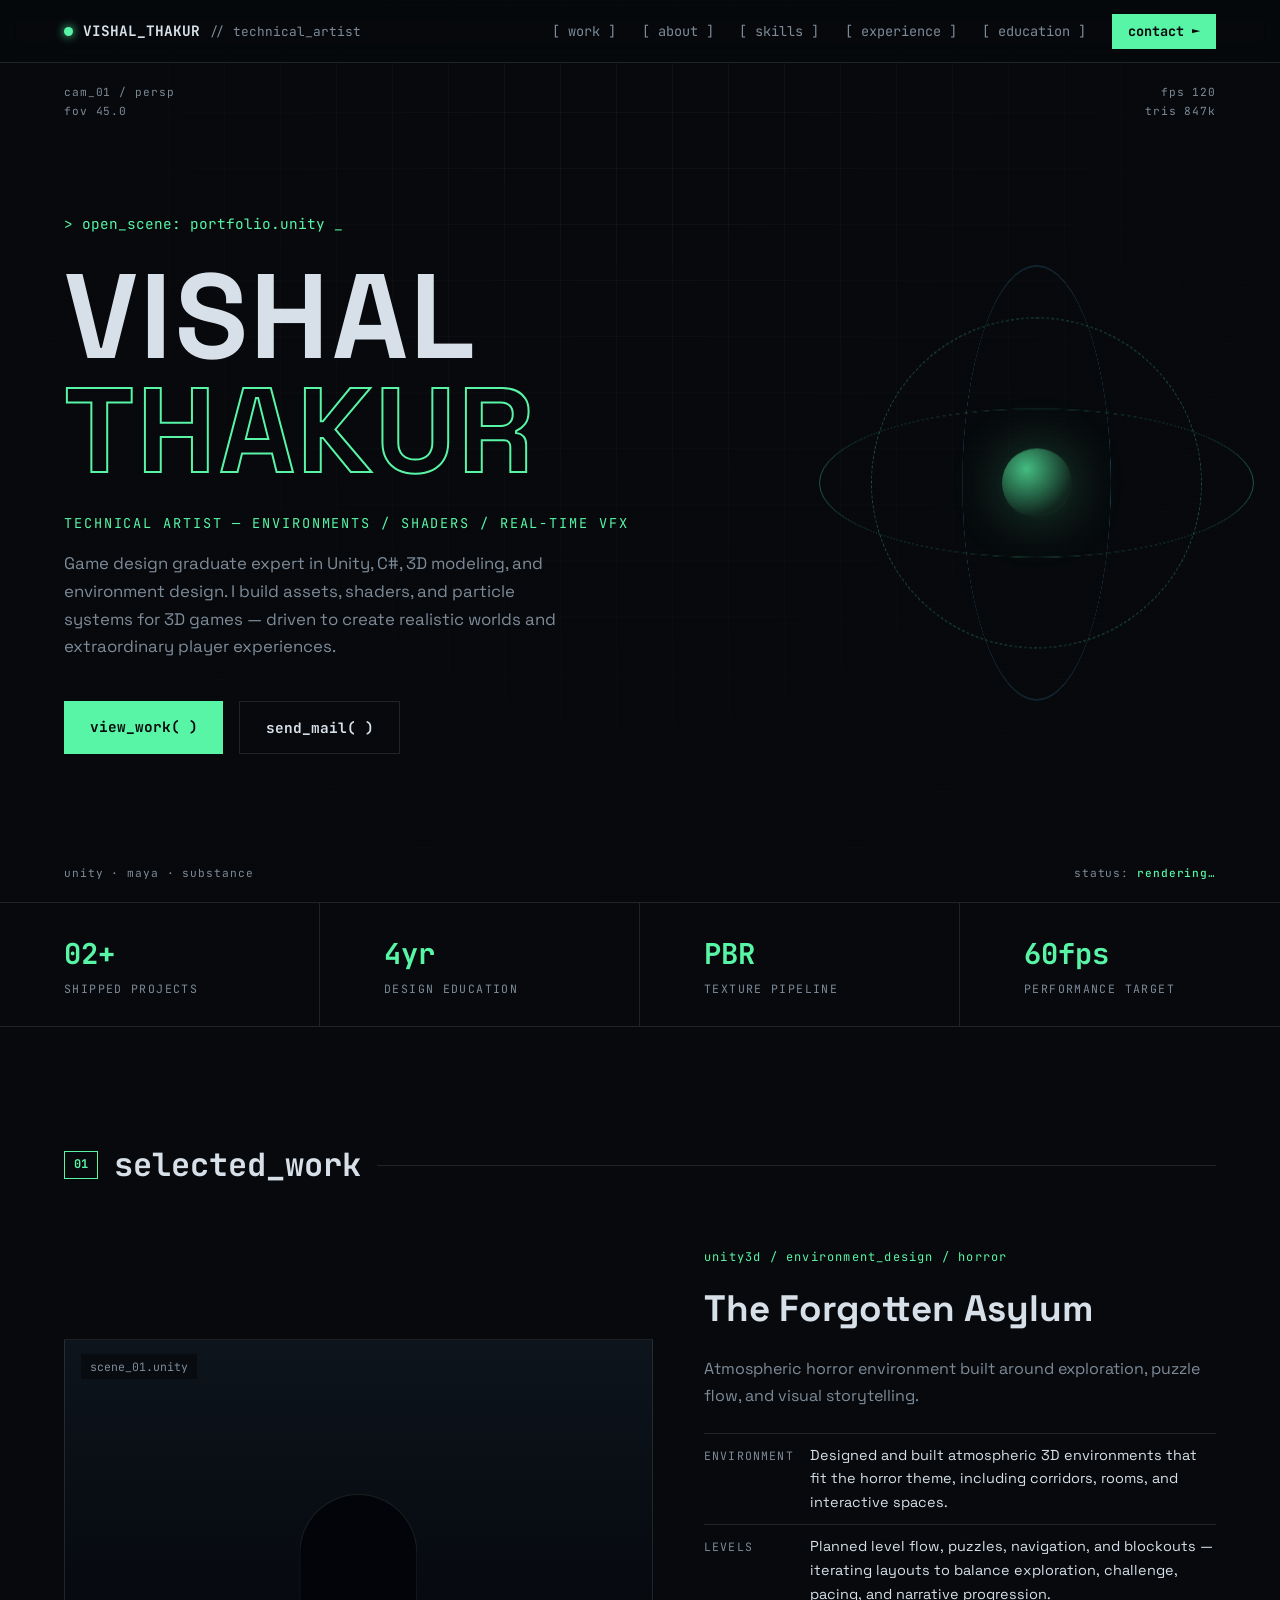
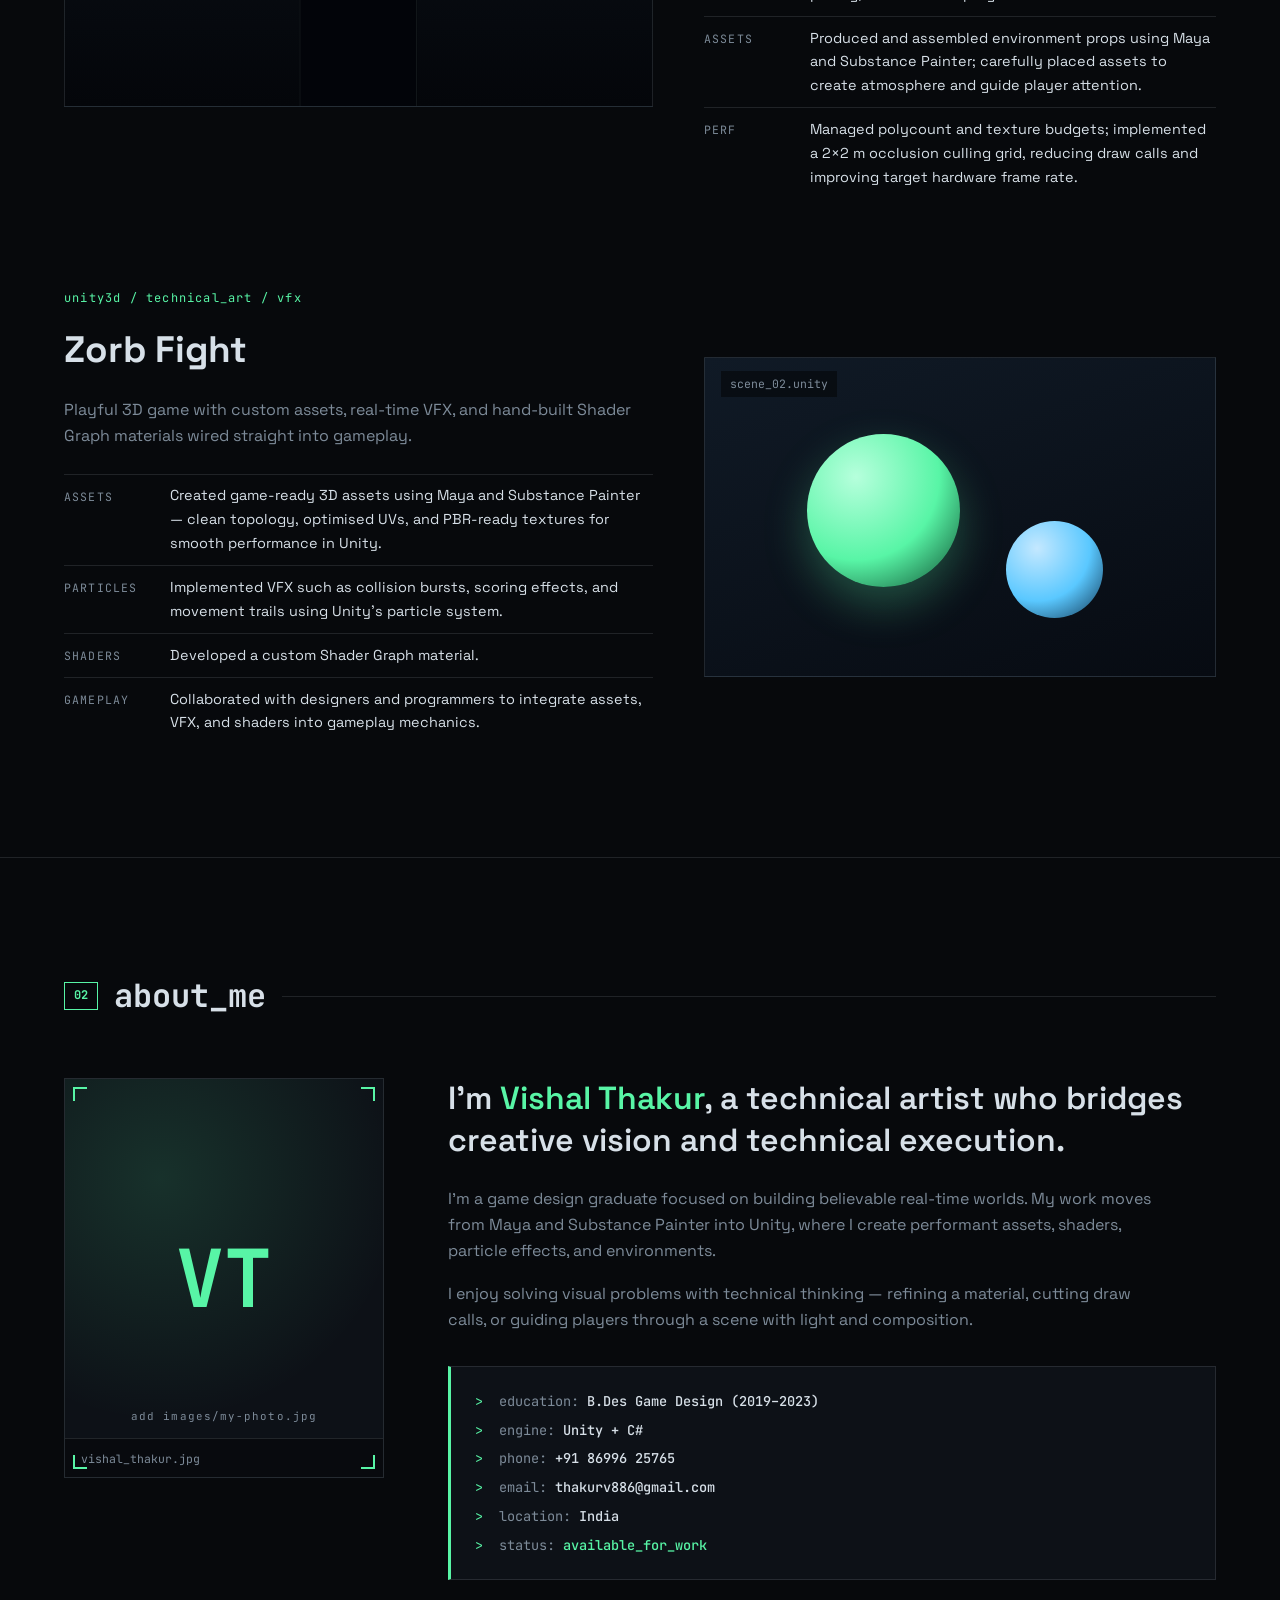
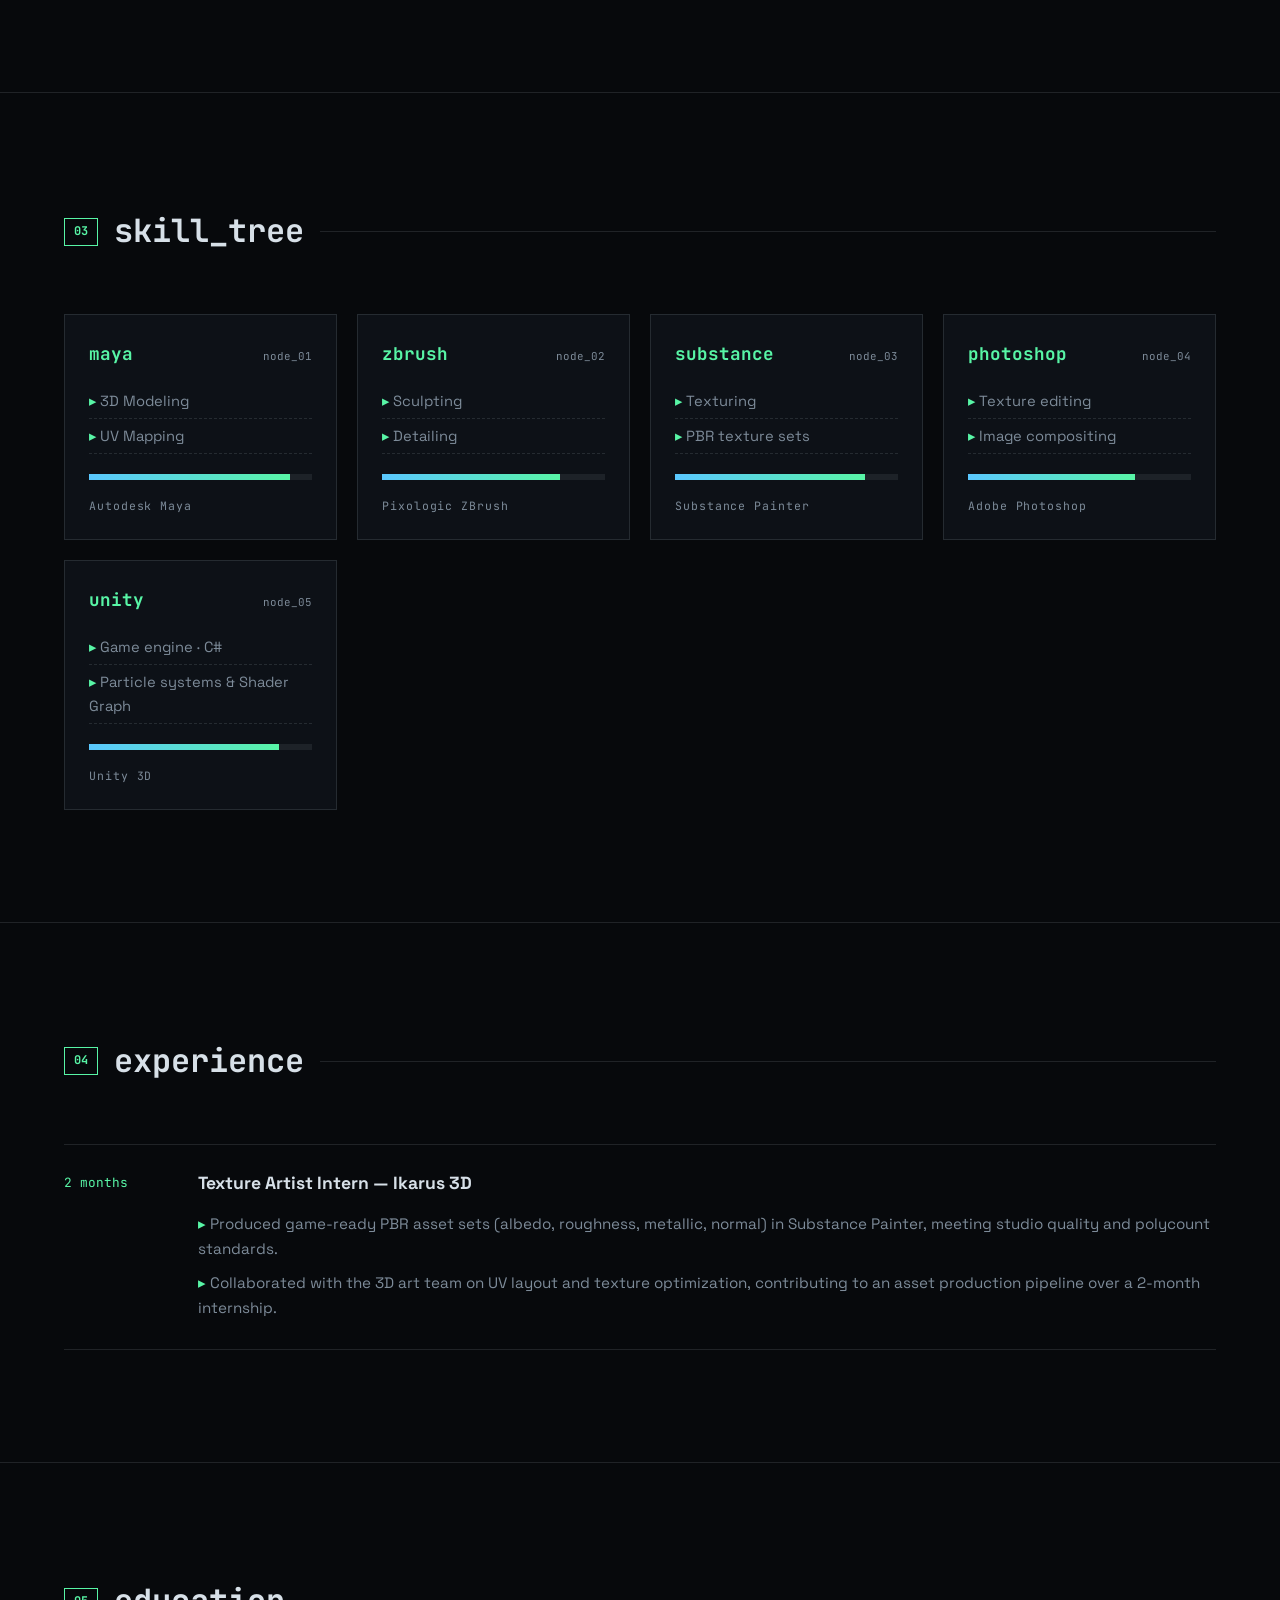
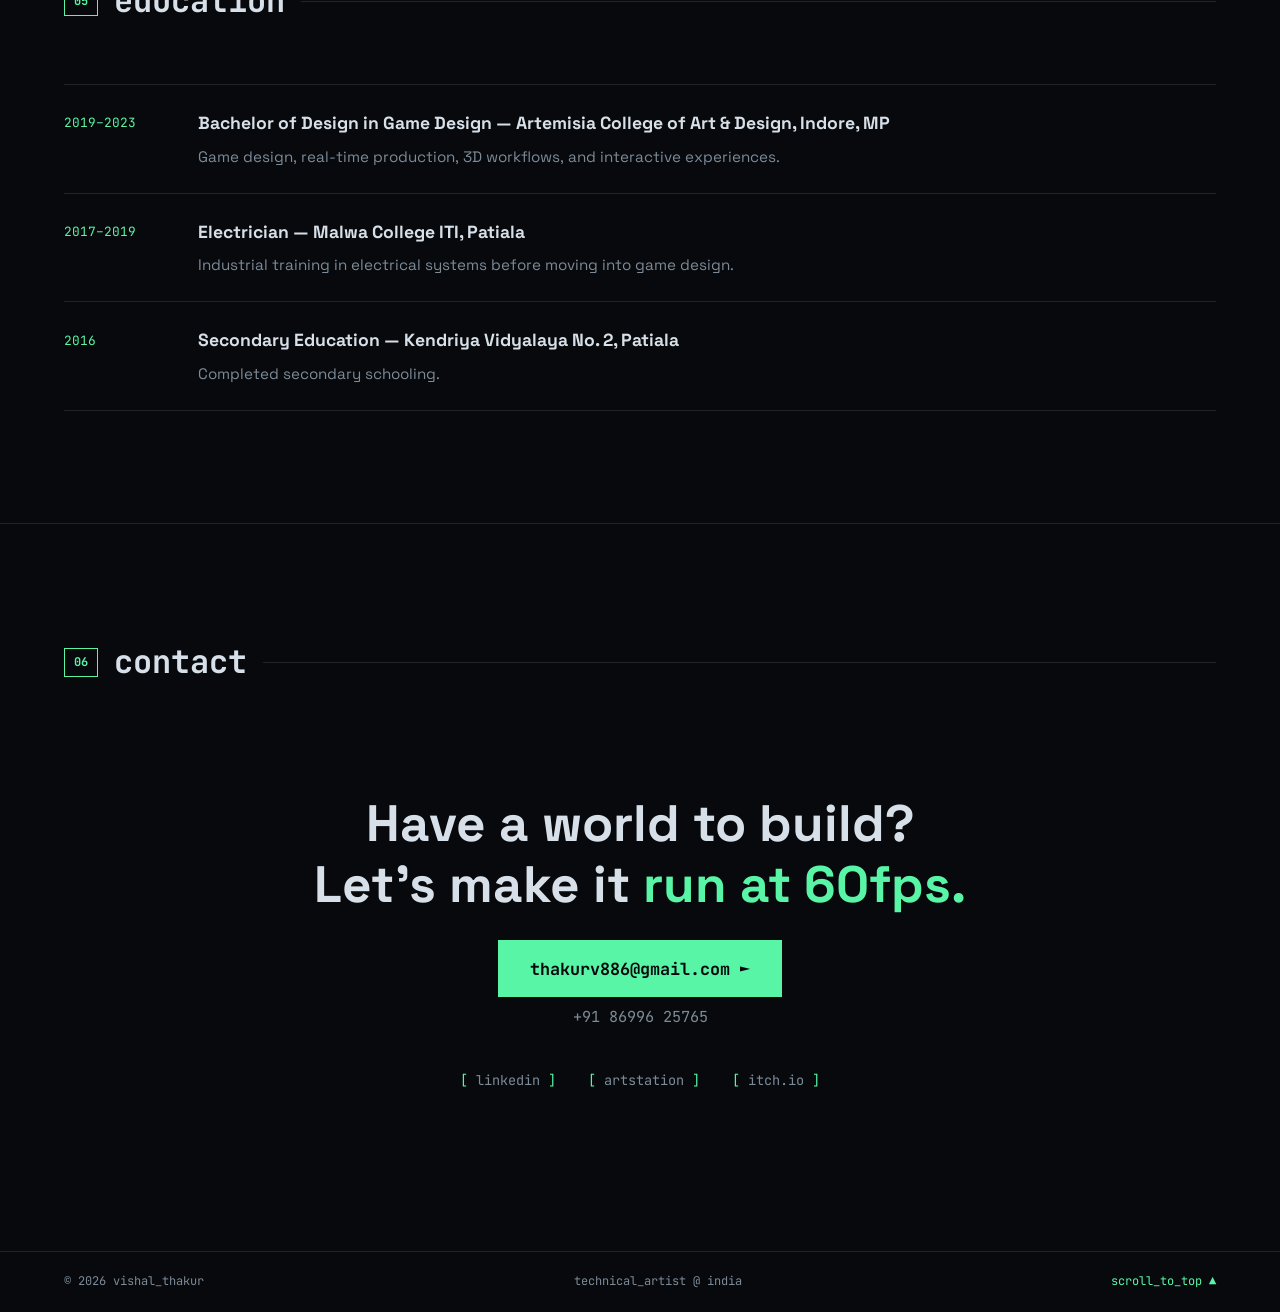
==== index.html @ ac9311f8 "updated links artstation and linkedin" ====
<!doctype html>
<html lang="en">
  <!--
  ================================================================
   HELLO! THIS IS YOUR PORTFOLIO WEBSITE.
   Style: "game engine viewport" — built for a technical artist.

   HOW TO EDIT:
   1. Look for comments that start with "EDIT:".
      They tell you exactly what you can change on that line.
   2. Change the words BETWEEN the tags, like:  <h3>Change me</h3>
      Do NOT delete the tags themselves ( the parts in < > ).
   3. Save the file, then open index.html in your browser to see it.

   HOW TO ADD PHOTOS:
   1. Put your pictures inside the "images" folder.
   2. Name them exactly like this:
        my-photo.jpg  ..... your face photo (About section)
        project1.jpg  ..... picture of project 1 (Forgotten Asylum)
        project2.jpg  ..... picture of project 2 (Zorb Fight)
   3. That is all! Refresh the page and they appear.
      If a picture is missing, the site shows nice artwork instead.

   Read EDIT-ME.md for the full simple guide.
  ================================================================
  -->
  <head>
    <meta charset="UTF-8" />
    <meta name="viewport" content="width=device-width, initial-scale=1.0" />
    <!-- EDIT: This description shows up in Google search results. -->
    <meta
      name="description"
      content="Vishal Thakur — Technical Artist. Real-time environments, game-ready assets, shaders, and VFX built in Unity."
    />
    <meta name="theme-color" content="#07090c" />
    <!-- EDIT: This is the name shown on the browser tab. -->
    <title>Vishal Thakur — Technical Artist</title>
    <link rel="preconnect" href="https://fonts.googleapis.com" />
    <link rel="preconnect" href="https://fonts.gstatic.com" crossorigin />
    <link
      href="https://fonts.googleapis.com/css2?family=JetBrains+Mono:wght@400;500;700&family=Space+Grotesk:wght@400;500;600;700&display=swap"
      rel="stylesheet"
    />
    <link rel="stylesheet" href="styles.css" />
    <script src="script.js" defer></script>
  </head>
  <body>
    <!-- Decorative viewport grid + scanline. No need to touch. -->
    <div class="viewport-grid" aria-hidden="true"></div>
    <div class="scanline" aria-hidden="true"></div>

    <!-- ============ TOP BAR (looks like an engine toolbar) ============ -->
    <header class="toolbar">
      <a class="toolbar-id" href="#top" aria-label="Vishal Thakur, home">
        <span class="toolbar-dot"></span>
        <!-- EDIT: Your name in the top-left corner. -->
        <strong>VISHAL_THAKUR</strong>
        <!-- EDIT: Your job title next to your name. -->
        <span class="toolbar-role">// technical_artist</span>
      </a>
      <button class="menu-toggle" aria-expanded="false" aria-controls="site-nav">
        <span></span><span></span>
        <span class="sr-only">Toggle navigation</span>
      </button>
      <nav id="site-nav">
        <a href="#work">[ work ]</a>
        <a href="#about">[ about ]</a>
        <a href="#skills">[ skills ]</a>
        <a href="#experience">[ experience ]</a>
        <a href="#education">[ education ]</a>
        <!-- EDIT: Your email address goes after "mailto:". -->
        <a class="nav-cta" href="mailto:thakurv886@gmail.com">contact ►</a>
      </nav>
    </header>

    <main id="top">
      <!-- ============ HERO (the first big screen people see) ============ -->
      <section class="hero" aria-labelledby="hero-title">
        <div class="hud hud-tl" aria-hidden="true">cam_01 / persp<br />fov 45.0</div>
        <div class="hud hud-tr" aria-hidden="true">fps 120<br />tris 847k</div>
        <div class="hud hud-bl" aria-hidden="true">unity · maya · substance</div>
        <div class="hud hud-br" aria-hidden="true">status: <b>rendering…</b></div>

        <div class="hero-inner">
          <!-- EDIT: The small line above your name. -->
          <p class="hero-tag">&gt; open_scene: portfolio.unity <span class="blink">_</span></p>

          <!-- EDIT: YOUR FULL NAME — the biggest text on the site. -->
          <h1 id="hero-title">
            <span class="glitch" data-text="VISHAL">VISHAL</span><br />
            <span class="glitch outline" data-text="THAKUR">THAKUR</span>
          </h1>

          <!-- EDIT: Your job title line. -->
          <p class="hero-role">TECHNICAL ARTIST — environments / shaders / real-time VFX</p>

          <!-- EDIT: One short paragraph about yourself. -->
          <p class="hero-intro">
            Game design graduate expert in Unity, C#, 3D modeling, and environment
            design. I build assets, shaders, and particle systems for 3D games —
            driven to create realistic worlds and extraordinary player experiences.
          </p>

          <div class="hero-actions">
            <a class="btn btn-solid" href="#work">view_work( )</a>
            <!-- EDIT: Your email address (after "mailto:" and the visible text). -->
            <a class="btn btn-ghost" href="mailto:thakurv886@gmail.com">send_mail( )</a>
          </div>
        </div>

        <!-- Decorative wireframe sphere. No need to touch. -->
        <div class="wire-sphere" aria-hidden="true">
          <div class="ring r1"></div>
          <div class="ring r2"></div>
          <div class="ring r3"></div>
          <div class="core"></div>
        </div>
      </section>

      <!-- ============ STAT STRIP ============ -->
      <!-- EDIT: Four quick stats about you. Change numbers and labels. -->
      <section class="statbar" aria-label="Quick stats">
        <div><b>02+</b><span>shipped projects</span></div>
        <div><b>4yr</b><span>design education</span></div>
        <div><b>PBR</b><span>texture pipeline</span></div>
        <div><b>60fps</b><span>performance target</span></div>
      </section>

      <!-- ============ PROJECTS (your work) ============ -->
      <section class="section" id="work">
        <h2 class="section-title"><i>01</i> selected_work<span class="title-line"></span></h2>

        <!-- ~~~~~~~~~~ PROJECT 1 ~~~~~~~~~~ -->
        <article class="build reveal">
          <!-- EDIT: The link (href=...) opens when someone clicks the picture. -->
          <a
            class="build-viewport scene-asylum"
            href="https://d3d-studios.itch.io/the-forgotten-asylum"
            target="_blank"
            rel="noreferrer"
            aria-label="View The Forgotten Asylum"
          >
            <!-- PHOTO: Put a file called "project1.jpg" in the images folder
                 and it will automatically show here. -->
            <img class="project-photo" src="images/project1.jpg" alt="The Forgotten Asylum screenshot" />
            <div class="scene-light"></div>
            <div class="scene-door"></div>
            <span class="corner c-tl"></span><span class="corner c-tr"></span>
            <span class="corner c-bl"></span><span class="corner c-br"></span>
            <span class="viewport-label">scene_01.unity</span>
            <span class="open-link">open ►</span>
          </a>
          <div class="build-info">
            <!-- EDIT: Small labels above the project name. -->
            <p class="build-meta">unity3d / environment_design / horror</p>
            <!-- EDIT: Project 1 name. -->
            <h3>The Forgotten Asylum</h3>
            <!-- EDIT: Project 1 description. -->
            <p class="build-desc">
              Atmospheric horror environment built around exploration, puzzle flow,
              and visual storytelling.
            </p>
            <!-- EDIT: The spec rows — one row per resume bullet point. -->
            <dl class="specs">
              <div>
                <dt>environment</dt>
                <dd>Designed and built atmospheric 3D environments that fit the horror theme, including corridors, rooms, and interactive spaces.</dd>
              </div>
              <div>
                <dt>levels</dt>
                <dd>Planned level flow, puzzles, navigation, and blockouts — iterating layouts to balance exploration, challenge, pacing, and narrative progression.</dd>
              </div>
              <div>
                <dt>assets</dt>
                <dd>Produced and assembled environment props using Maya and Substance Painter; carefully placed assets to create atmosphere and guide player attention.</dd>
              </div>
              <div>
                <dt>perf</dt>
                <dd>Managed polycount and texture budgets; implemented a 2×2 m occlusion culling grid, reducing draw calls and improving target hardware frame rate.</dd>
              </div>
            </dl>
          </div>
        </article>

        <!-- ~~~~~~~~~~ PROJECT 2 ~~~~~~~~~~ -->
        <article class="build reveal">
          <!-- EDIT: The link (href=...) opens when someone clicks the picture. -->
          <a
            class="build-viewport scene-zorb"
            href="https://d3d-studios.itch.io/zorb-fight"
            target="_blank"
            rel="noreferrer"
            aria-label="View Zorb Fight"
          >
            <!-- PHOTO: Put a file called "project2.jpg" in the images folder
                 and it will automatically show here. -->
            <img class="project-photo" src="images/project2.jpg" alt="Zorb Fight screenshot" />
            <div class="zorb-ball zorb-one"></div>
            <div class="zorb-ball zorb-two"></div>
            <span class="corner c-tl"></span><span class="corner c-tr"></span>
            <span class="corner c-bl"></span><span class="corner c-br"></span>
            <span class="viewport-label">scene_02.unity</span>
            <span class="open-link">open ►</span>
          </a>
          <div class="build-info">
            <!-- EDIT: Small labels above the project name. -->
            <p class="build-meta">unity3d / technical_art / vfx</p>
            <!-- EDIT: Project 2 name. -->
            <h3>Zorb Fight</h3>
            <!-- EDIT: Project 2 description. -->
            <p class="build-desc">
              Playful 3D game with custom assets, real-time VFX, and hand-built
              Shader Graph materials wired straight into gameplay.
            </p>
            <!-- EDIT: The spec rows — one row per resume bullet point. -->
            <dl class="specs">
              <div>
                <dt>assets</dt>
                <dd>Created game-ready 3D assets using Maya and Substance Painter — clean topology, optimised UVs, and PBR-ready textures for smooth performance in Unity.</dd>
              </div>
              <div>
                <dt>particles</dt>
                <dd>Implemented VFX such as collision bursts, scoring effects, and movement trails using Unity's particle system.</dd>
              </div>
              <div>
                <dt>shaders</dt>
                <dd>Developed a custom Shader Graph material.</dd>
              </div>
              <div>
                <dt>gameplay</dt>
                <dd>Collaborated with designers and programmers to integrate assets, VFX, and shaders into gameplay mechanics.</dd>
              </div>
            </dl>
          </div>
        </article>

        <!--
        WANT A THIRD PROJECT?
        Copy everything from "PROJECT 2" (the <article> down to </article>),
        paste it right here, and change the name, description, and link.
        Use "images/project3.jpg" for its photo.
        -->
      </section>

      <!-- ============ ABOUT (who you are) ============ -->
      <section class="section" id="about">
        <h2 class="section-title"><i>02</i> about_me<span class="title-line"></span></h2>
        <div class="about-layout reveal">
          <!-- PHOTO: Put a file called "my-photo.jpg" in the images folder
               and your photo will automatically show here. -->
          <figure class="profile-frame">
            <img class="profile-photo" src="images/my-photo.jpg" alt="Photo of Vishal Thakur" />
            <span class="corner c-tl"></span><span class="corner c-tr"></span>
            <span class="corner c-bl"></span><span class="corner c-br"></span>
            <figcaption class="profile-caption">vishal_thakur.jpg</figcaption>
          </figure>
          <div class="about-copy">
            <!-- EDIT: Your big about-me sentence. -->
            <h3>I'm <em>Vishal Thakur</em>, a technical artist who bridges creative vision and technical execution.</h3>
            <!-- EDIT: About paragraph 1. -->
            <p>
              I'm a game design graduate focused on building believable real-time
              worlds. My work moves from Maya and Substance Painter into Unity,
              where I create performant assets, shaders, particle effects, and
              environments.
            </p>
            <!-- EDIT: About paragraph 2. -->
            <p>
              I enjoy solving visual problems with technical thinking — refining a
              material, cutting draw calls, or guiding players through a scene with
              light and composition.
            </p>
            <!-- EDIT: The terminal-style facts. Change the values after the ":". -->
            <div class="terminal">
              <p><span>&gt;</span> education: <b>B.Des Game Design (2019–2023)</b></p>
              <p><span>&gt;</span> engine: <b>Unity + C#</b></p>
              <p><span>&gt;</span> phone: <b>+91 86996 25765</b></p>
              <p><span>&gt;</span> email: <b>thakurv886@gmail.com</b></p>
              <p><span>&gt;</span> location: <b>India</b></p>
              <p><span>&gt;</span> status: <b class="ok">available_for_work</b></p>
            </div>
          </div>
        </div>
      </section>

      <!-- ============ SKILLS (what you can do) ============ -->
      <section class="section" id="skills">
        <h2 class="section-title"><i>03</i> skill_tree<span class="title-line"></span></h2>
        <div class="skill-grid">
          <!-- EDIT: Each card = one tool from your resume. Change titles, lists, and levels.
               The number after data-level (0 to 100) sets the bar length. -->
          <div class="skill-node reveal">
            <header><b>maya</b><span>node_01</span></header>
            <ul>
              <li>3D Modeling</li>
              <li>UV Mapping</li>
            </ul>
            <div class="meter" data-level="90"><i></i></div>
            <footer>Autodesk Maya</footer>
          </div>
          <div class="skill-node reveal">
            <header><b>zbrush</b><span>node_02</span></header>
            <ul>
              <li>Sculpting</li>
              <li>Detailing</li>
            </ul>
            <div class="meter" data-level="80"><i></i></div>
            <footer>Pixologic ZBrush</footer>
          </div>
          <div class="skill-node reveal">
            <header><b>substance</b><span>node_03</span></header>
            <ul>
              <li>Texturing</li>
              <li>PBR texture sets</li>
            </ul>
            <div class="meter" data-level="85"><i></i></div>
            <footer>Substance Painter</footer>
          </div>
          <div class="skill-node reveal">
            <header><b>photoshop</b><span>node_04</span></header>
            <ul>
              <li>Texture editing</li>
              <li>Image compositing</li>
            </ul>
            <div class="meter" data-level="75"><i></i></div>
            <footer>Adobe Photoshop</footer>
          </div>
          <div class="skill-node reveal">
            <header><b>unity</b><span>node_05</span></header>
            <ul>
              <li>Game engine · C#</li>
              <li>Particle systems &amp; Shader Graph</li>
            </ul>
            <div class="meter" data-level="85"><i></i></div>
            <footer>Unity 3D</footer>
          </div>
        </div>
      </section>

      <!-- ============ EXPERIENCE (jobs and internships) ============ -->
      <section class="section" id="experience">
        <h2 class="section-title"><i>04</i> experience<span class="title-line"></span></h2>
        <!-- EDIT: Each row = one job. Copy a whole row to add more. -->
        <div class="log-row reveal">
          <span class="log-date">2 months</span>
          <div>
            <b>Texture Artist Intern — Ikarus 3D</b>
            <ul class="log-list">
              <li>Produced game-ready PBR asset sets (albedo, roughness, metallic, normal) in Substance Painter, meeting studio quality and polycount standards.</li>
              <li>Collaborated with the 3D art team on UV layout and texture optimization, contributing to an asset production pipeline over a 2-month internship.</li>
            </ul>
          </div>
        </div>
      </section>

      <!-- ============ EDUCATION (schools and degrees) ============ -->
      <section class="section" id="education">
        <h2 class="section-title"><i>05</i> education<span class="title-line"></span></h2>
        <!-- EDIT: Each row = one school or degree. Copy a whole row to add more. -->
        <div class="log-row reveal">
          <span class="log-date">2019–2023</span>
          <div>
            <b>Bachelor of Design in Game Design — Artemisia College of Art &amp; Design, Indore, MP</b>
            <p>Game design, real-time production, 3D workflows, and interactive experiences.</p>
          </div>
        </div>
        <div class="log-row reveal">
          <span class="log-date">2017–2019</span>
          <div>
            <b>Electrician — Malwa College ITI, Patiala</b>
            <p>Industrial training in electrical systems before moving into game design.</p>
          </div>
        </div>
        <div class="log-row reveal">
          <span class="log-date">2016</span>
          <div>
            <b>Secondary Education — Kendriya Vidyalaya No. 2, Patiala</b>
            <p>Completed secondary schooling.</p>
          </div>
        </div>
      </section>

      <!-- ============ CONTACT (how to reach you) ============ -->
      <section class="section contact" id="contact">
        <h2 class="section-title"><i>06</i> contact<span class="title-line"></span></h2>
        <div class="contact-box reveal">
          <!-- EDIT: The big invitation line. -->
          <p class="contact-big">Have a world to build?<br />Let's make it <em>run at 60fps.</em></p>
          <!-- EDIT: Your email address goes after "mailto:" and in the text. -->
          <a class="btn btn-solid btn-big" href="mailto:thakurv886@gmail.com">thakurv886@gmail.com ►</a>
          <!-- EDIT: Your phone number (after "tel:+91" and in the text). -->
          <p class="contact-phone"><a href="tel:+918699625765">+91 86996 25765</a></p>
          <!-- EDIT: Your links. Put your real profile web addresses in href="...". -->
          <div class="contact-links">
            <a href="https://www.linkedin.com/in/vishal-thakur-aba04a22a/" target="_blank" rel="noreferrer">linkedin</a>
            <a href="https://vishal886.artstation.com/" target="_blank" rel="noreferrer">artstation</a>
            <a href="https://d3d-studios.itch.io/" target="_blank" rel="noreferrer">itch.io</a>
          </div>
        </div>
      </section>
    </main>

    <!-- ============ FOOTER (the very bottom line) ============ -->
    <footer class="statusbar">
      <!-- EDIT: Your name. The year updates by itself. -->
      <span>© <span id="year"></span> vishal_thakur</span>
      <span>technical_artist @ india</span>
      <a href="#top">scroll_to_top ▲</a>
    </footer>
  </body>
</html>
---- styles.css ----
/* ==================================================================
   Vishal Thakur — Technical Artist portfolio
   Style: "game engine viewport" — dark HUD, wireframe, monospace UI

   WANT TO CHANGE COLORS? Edit the values below (they start with #).
   ================================================================== */

:root {
  --bg: #07090c;            /* page background */
  --panel: #0d1117;         /* card / panel background */
  --ink: #d7e0e8;           /* main text color */
  --ink-dim: #7d8b99;       /* faded text color */
  --accent: #58f5a6;        /* the neon green highlight */
  --accent-2: #5ac8ff;      /* secondary blue highlight */
  --line: rgba(215, 224, 232, 0.12);
  --font-ui: "Space Grotesk", system-ui, sans-serif;
  --font-mono: "JetBrains Mono", ui-monospace, monospace;
  --pad: clamp(1.25rem, 5vw, 5rem);
}

* {
  margin: 0;
  padding: 0;
  box-sizing: border-box;
}

html {
  scroll-behavior: smooth;
}

body {
  background: var(--bg);
  color: var(--ink);
  font-family: var(--font-ui);
  line-height: 1.65;
  overflow-x: hidden;
}

::selection {
  background: var(--accent);
  color: var(--bg);
}

.sr-only {
  position: absolute;
  width: 1px;
  height: 1px;
  overflow: hidden;
  clip: rect(0 0 0 0);
  white-space: nowrap;
}

/* Background grid + scanline ---------------------------------------- */

.viewport-grid {
  position: fixed;
  inset: 0;
  z-index: 0;
  pointer-events: none;
  background-image: linear-gradient(var(--line) 1px, transparent 1px),
    linear-gradient(90deg, var(--line) 1px, transparent 1px);
  background-size: 56px 56px;
  opacity: 0.35;
  mask-image: radial-gradient(ellipse at 50% 0%, black 20%, transparent 75%);
}

.scanline {
  position: fixed;
  inset: 0;
  z-index: 1;
  pointer-events: none;
  background: repeating-linear-gradient(
    0deg,
    transparent 0 3px,
    rgba(0, 0, 0, 0.08) 3px 4px
  );
}

main,
.toolbar,
.statusbar {
  position: relative;
  z-index: 2;
}

/* Toolbar (header) ---------------------------------------------------- */

.toolbar {
  position: sticky;
  top: 0;
  z-index: 40;
  display: flex;
  align-items: center;
  justify-content: space-between;
  padding: 0.85rem var(--pad);
  background: rgba(7, 9, 12, 0.85);
  backdrop-filter: blur(12px);
  border-bottom: 1px solid var(--line);
  font-family: var(--font-mono);
}

.toolbar-id {
  display: flex;
  align-items: center;
  gap: 0.6rem;
  text-decoration: none;
  color: var(--ink);
  font-size: 0.9rem;
}

.toolbar-dot {
  width: 9px;
  height: 9px;
  border-radius: 50%;
  background: var(--accent);
  box-shadow: 0 0 10px var(--accent);
  animation: pulse 2.2s ease-in-out infinite;
}

@keyframes pulse {
  50% {
    opacity: 0.35;
  }
}

.toolbar-role {
  color: var(--ink-dim);
  font-size: 0.8rem;
}

#site-nav {
  display: flex;
  align-items: center;
  gap: 1.6rem;
  font-size: 0.85rem;
}

#site-nav a {
  color: var(--ink-dim);
  text-decoration: none;
  transition: color 0.2s;
}

#site-nav a:hover {
  color: var(--accent);
}

.nav-cta {
  color: var(--bg) !important;
  background: var(--accent);
  padding: 0.4rem 1rem;
  font-weight: 700;
}

.nav-cta:hover {
  background: var(--ink);
}

.menu-toggle {
  display: none;
  flex-direction: column;
  gap: 6px;
  background: none;
  border: 0;
  cursor: pointer;
  padding: 0.5rem;
}

.menu-toggle span:not(.sr-only) {
  width: 24px;
  height: 2px;
  background: var(--ink);
  transition: transform 0.25s, opacity 0.25s;
}

/* Hero ------------------------------------------------------------------ */

.hero {
  position: relative;
  min-height: calc(100vh - 60px);
  display: flex;
  align-items: center;
  padding: 4rem var(--pad);
  border-bottom: 1px solid var(--line);
  overflow: hidden;
}

.hud {
  position: absolute;
  font-family: var(--font-mono);
  font-size: 0.7rem;
  letter-spacing: 0.08em;
  color: var(--ink-dim);
  text-transform: lowercase;
}

.hud b {
  color: var(--accent);
  font-weight: 500;
}

.hud-tl { top: 1.25rem; left: var(--pad); }
.hud-tr { top: 1.25rem; right: var(--pad); text-align: right; }
.hud-bl { bottom: 1.25rem; left: var(--pad); }
.hud-br { bottom: 1.25rem; right: var(--pad); text-align: right; }

.hero-inner {
  max-width: 46rem;
}

.hero-tag {
  font-family: var(--font-mono);
  font-size: 0.9rem;
  color: var(--accent);
  margin-bottom: 1.5rem;
}

.blink {
  animation: blink 1.1s steps(2) infinite;
}

@keyframes blink {
  50% {
    opacity: 0;
  }
}

h1 {
  font-size: clamp(3.2rem, 11vw, 7.5rem);
  line-height: 0.95;
  font-weight: 700;
  letter-spacing: 0.02em;
}

.glitch {
  position: relative;
  display: inline-block;
}

.glitch.outline {
  color: transparent;
  -webkit-text-stroke: 2px var(--accent);
}

/* Subtle RGB-split flicker on the name */
.glitch::before,
.glitch::after {
  content: attr(data-text);
  position: absolute;
  inset: 0;
  opacity: 0;
}

.glitch::before {
  color: var(--accent-2);
  animation: glitch-a 6s infinite;
}

.glitch::after {
  color: var(--accent);
  animation: glitch-b 6s infinite;
}

@keyframes glitch-a {
  0%, 92%, 100% { opacity: 0; transform: none; }
  93% { opacity: 0.7; transform: translate(-3px, 1px); }
  94% { opacity: 0; }
  96% { opacity: 0.5; transform: translate(2px, -1px); }
  97% { opacity: 0; }
}

@keyframes glitch-b {
  0%, 91%, 100% { opacity: 0; transform: none; }
  92% { opacity: 0.6; transform: translate(3px, -1px); }
  93% { opacity: 0; }
  95% { opacity: 0.5; transform: translate(-2px, 1px); }
  96% { opacity: 0; }
}

.hero-role {
  margin-top: 1.5rem;
  font-family: var(--font-mono);
  font-size: 0.85rem;
  letter-spacing: 0.14em;
  text-transform: uppercase;
  color: var(--accent);
}

.hero-intro {
  margin-top: 1rem;
  max-width: 32rem;
  color: var(--ink-dim);
  font-size: 1.05rem;
}

.hero-actions {
  display: flex;
  gap: 1rem;
  margin-top: 2.5rem;
  flex-wrap: wrap;
}

.btn {
  font-family: var(--font-mono);
  font-size: 0.9rem;
  font-weight: 700;
  text-decoration: none;
  padding: 0.85rem 1.6rem;
  transition: transform 0.2s, background 0.2s, color 0.2s;
}

.btn-solid {
  background: var(--accent);
  color: var(--bg);
}

.btn-solid:hover {
  background: var(--ink);
  transform: translateY(-2px);
}

.btn-ghost {
  color: var(--ink);
  border: 1px solid var(--line);
}

.btn-ghost:hover {
  border-color: var(--accent);
  color: var(--accent);
  transform: translateY(-2px);
}

.btn-big {
  font-size: 1.05rem;
  padding: 1.1rem 2rem;
}

/* Wireframe sphere ---------------------------------------------------- */

.wire-sphere {
  position: absolute;
  right: clamp(-8rem, 2vw, 6rem);
  top: 50%;
  transform: translateY(-50%);
  width: clamp(280px, 34vw, 460px);
  aspect-ratio: 1;
  opacity: 0.85;
  pointer-events: none;
}

.ring {
  position: absolute;
  inset: 0;
  border-radius: 50%;
  border: 1px solid rgba(88, 245, 166, 0.4);
}

.r1 {
  transform: rotateX(70deg);
  animation: ringspin 14s linear infinite;
}

.r2 {
  transform: rotateY(70deg);
  border-color: rgba(90, 200, 255, 0.35);
  animation: ringspin 18s linear infinite reverse;
}

.r3 {
  inset: 12%;
  border-style: dashed;
  animation: ringspin 24s linear infinite;
}

@keyframes ringspin {
  to {
    rotate: 360deg;
  }
}

.core {
  position: absolute;
  inset: 42%;
  border-radius: 50%;
  background: radial-gradient(circle at 35% 30%, rgba(88, 245, 166, 0.9), rgba(88, 245, 166, 0.15) 70%);
  box-shadow: 0 0 60px rgba(88, 245, 166, 0.35);
}

/* Stat bar --------------------------------------------------------------- */

.statbar {
  display: grid;
  grid-template-columns: repeat(auto-fit, minmax(160px, 1fr));
  border-bottom: 1px solid var(--line);
}

.statbar div {
  padding: 1.75rem var(--pad);
  border-right: 1px solid var(--line);
  display: flex;
  flex-direction: column;
}

.statbar div:last-child {
  border-right: 0;
}

.statbar b {
  font-family: var(--font-mono);
  font-size: 1.8rem;
  color: var(--accent);
}

.statbar span {
  font-family: var(--font-mono);
  font-size: 0.72rem;
  letter-spacing: 0.12em;
  text-transform: uppercase;
  color: var(--ink-dim);
}

/* Sections ----------------------------------------------------------------- */

.section {
  padding: clamp(4rem, 9vw, 7rem) var(--pad);
  border-bottom: 1px solid var(--line);
}

.section-title {
  display: flex;
  align-items: center;
  gap: 1rem;
  font-family: var(--font-mono);
  font-size: clamp(1.4rem, 3vw, 2rem);
  font-weight: 700;
  margin-bottom: 3.5rem;
  text-transform: lowercase;
}

.section-title i {
  font-style: normal;
  font-size: 0.75rem;
  color: var(--accent);
  border: 1px solid var(--accent);
  padding: 0.2rem 0.55rem;
}

.title-line {
  flex: 1;
  height: 1px;
  background: var(--line);
}

/* Projects ------------------------------------------------------------------- */

.build {
  display: grid;
  grid-template-columns: 1.15fr 1fr;
  gap: clamp(2rem, 4vw, 3.5rem);
  align-items: center;
  margin-bottom: clamp(4rem, 7vw, 6rem);
}

.build:last-of-type {
  margin-bottom: 0;
}

.build:nth-of-type(even) .build-viewport {
  order: 2;
}

.build-viewport {
  position: relative;
  display: block;
  aspect-ratio: 16 / 10;
  background: var(--panel);
  border: 1px solid var(--line);
  overflow: hidden;
  text-decoration: none;
  transition: border-color 0.3s, transform 0.3s;
}

.build-viewport:hover {
  border-color: var(--accent);
  transform: translateY(-4px);
}

/* Real screenshot covers the CSS artwork when present */
.project-photo {
  position: absolute;
  inset: 0;
  width: 100%;
  height: 100%;
  object-fit: cover;
  z-index: 1;
}

.corner {
  position: absolute;
  width: 14px;
  height: 14px;
  border: 2px solid var(--accent);
  z-index: 3;
  opacity: 0;
  transition: opacity 0.25s;
}

.build-viewport:hover .corner,
.profile-frame .corner {
  opacity: 1;
}

.c-tl { top: 8px; left: 8px; border-right: 0; border-bottom: 0; }
.c-tr { top: 8px; right: 8px; border-left: 0; border-bottom: 0; }
.c-bl { bottom: 8px; left: 8px; border-right: 0; border-top: 0; }
.c-br { bottom: 8px; right: 8px; border-left: 0; border-top: 0; }

.viewport-label {
  position: absolute;
  top: 0.85rem;
  left: 1rem;
  z-index: 3;
  font-family: var(--font-mono);
  font-size: 0.72rem;
  color: var(--ink-dim);
  background: rgba(7, 9, 12, 0.7);
  padding: 0.2rem 0.55rem;
}

.open-link {
  position: absolute;
  bottom: 0.85rem;
  right: 1rem;
  z-index: 3;
  font-family: var(--font-mono);
  font-size: 0.8rem;
  font-weight: 700;
  color: var(--bg);
  background: var(--accent);
  padding: 0.35rem 0.9rem;
  opacity: 0;
  transform: translateY(6px);
  transition: opacity 0.25s, transform 0.25s;
}

.build-viewport:hover .open-link {
  opacity: 1;
  transform: none;
}

/* Built-in scene artwork (shows when no screenshot exists) */

.scene-asylum {
  background: linear-gradient(180deg, #0d141c 0%, #04060a 100%);
}

.scene-light {
  position: absolute;
  top: -18%;
  left: 50%;
  width: 44%;
  aspect-ratio: 1 / 1.4;
  transform: translateX(-50%);
  background: conic-gradient(
    from 180deg at 50% 0%,
    transparent 42%,
    rgba(190, 230, 205, 0.15) 50%,
    transparent 58%
  );
  filter: blur(2px);
  animation: flicker 4s steps(12) infinite;
}

@keyframes flicker {
  0%, 100% { opacity: 1; }
  8% { opacity: 0.4; }
  12% { opacity: 1; }
  54% { opacity: 0.75; }
}

.scene-door {
  position: absolute;
  bottom: 0;
  left: 50%;
  transform: translateX(-50%);
  width: 20%;
  height: 58%;
  background: #020409;
  border: 1px solid rgba(190, 230, 205, 0.12);
  border-bottom: 0;
  border-radius: 60px 60px 0 0;
}

.scene-zorb {
  background: linear-gradient(160deg, #101a26 0%, #070b12 100%);
}

.zorb-ball {
  position: absolute;
  border-radius: 50%;
}

.zorb-one {
  width: 30%;
  aspect-ratio: 1;
  top: 24%;
  left: 20%;
  background: radial-gradient(circle at 32% 28%, #b6ffdc, var(--accent) 55%, #0c4a2e 100%);
  box-shadow: 0 18px 44px rgba(88, 245, 166, 0.28);
  animation: bounce 3.2s ease-in-out infinite;
}

.zorb-two {
  width: 19%;
  aspect-ratio: 1;
  bottom: 18%;
  right: 22%;
  background: radial-gradient(circle at 32% 28%, #c4e8ff, var(--accent-2) 55%, #103450 100%);
  animation: bounce 3.2s ease-in-out 0.4s infinite reverse;
}

@keyframes bounce {
  50% {
    transform: translateY(-14%);
  }
}

/* Project info */

.build-meta {
  font-family: var(--font-mono);
  font-size: 0.75rem;
  letter-spacing: 0.1em;
  color: var(--accent);
  margin-bottom: 0.75rem;
}

.build-info h3 {
  font-size: clamp(1.6rem, 3vw, 2.3rem);
  font-weight: 700;
  margin-bottom: 1rem;
}

.build-desc {
  color: var(--ink-dim);
  margin-bottom: 1.5rem;
}

.specs div {
  display: grid;
  grid-template-columns: 90px 1fr;
  gap: 1rem;
  padding: 0.6rem 0;
  border-top: 1px solid var(--line);
  font-size: 0.9rem;
}

.specs dt {
  font-family: var(--font-mono);
  font-size: 0.72rem;
  letter-spacing: 0.1em;
  text-transform: uppercase;
  color: var(--ink-dim);
  padding-top: 0.15rem;
}

.specs dd {
  color: var(--ink);
}

/* About ------------------------------------------------------------------------ */

.about-layout {
  display: grid;
  grid-template-columns: minmax(220px, 320px) 1fr;
  gap: clamp(2rem, 5vw, 4rem);
  align-items: start;
}

.profile-frame {
  position: relative;
  aspect-ratio: 4 / 5;
  background: var(--panel);
  border: 1px solid var(--line);
  overflow: hidden;
}

.profile-photo {
  width: 100%;
  height: 100%;
  object-fit: cover;
  display: block;
}

/* Placeholder shown until my-photo.jpg is added to the images folder */
.profile-frame.no-photo::before {
  content: "VT";
  position: absolute;
  inset: 0;
  display: flex;
  align-items: center;
  justify-content: center;
  font-family: var(--font-mono);
  font-size: clamp(3rem, 8vw, 5rem);
  font-weight: 700;
  color: var(--accent);
  background: radial-gradient(circle at 30% 25%, rgba(88, 245, 166, 0.14), transparent 65%), var(--panel);
}

.profile-frame.no-photo::after {
  content: "add images/my-photo.jpg";
  position: absolute;
  bottom: 3.2rem;
  left: 0;
  right: 0;
  text-align: center;
  font-family: var(--font-mono);
  font-size: 0.68rem;
  letter-spacing: 0.1em;
  color: var(--ink-dim);
}

.profile-caption {
  position: absolute;
  bottom: 0;
  left: 0;
  right: 0;
  z-index: 2;
  padding: 0.6rem 1rem;
  font-family: var(--font-mono);
  font-size: 0.72rem;
  color: var(--ink-dim);
  background: rgba(7, 9, 12, 0.8);
  border-top: 1px solid var(--line);
}

.about-copy h3 {
  font-size: clamp(1.4rem, 2.6vw, 2rem);
  font-weight: 600;
  line-height: 1.3;
  margin-bottom: 1.5rem;
}

.about-copy em {
  font-style: normal;
  color: var(--accent);
}

.about-copy > p {
  color: var(--ink-dim);
  max-width: 44rem;
  margin-bottom: 1rem;
}

.terminal {
  margin-top: 2rem;
  padding: 1.25rem 1.5rem;
  background: var(--panel);
  border: 1px solid var(--line);
  border-left: 3px solid var(--accent);
  font-family: var(--font-mono);
  font-size: 0.85rem;
}

.terminal p {
  padding: 0.2rem 0;
  color: var(--ink-dim);
}

.terminal span {
  color: var(--accent);
  margin-right: 0.5rem;
}

.terminal b {
  color: var(--ink);
  font-weight: 500;
}

.terminal .ok {
  color: var(--accent);
}

/* Skills -------------------------------------------------------------------------- */

.skill-grid {
  display: grid;
  grid-template-columns: repeat(auto-fit, minmax(260px, 1fr));
  gap: 1.25rem;
}

.skill-node {
  background: var(--panel);
  border: 1px solid var(--line);
  padding: 1.5rem;
  transition: border-color 0.3s, transform 0.3s;
}

.skill-node:hover {
  border-color: var(--accent);
  transform: translateY(-4px);
}

.skill-node header {
  display: flex;
  justify-content: space-between;
  align-items: baseline;
  font-family: var(--font-mono);
  margin-bottom: 1rem;
}

.skill-node header b {
  font-size: 1.1rem;
  color: var(--accent);
}

.skill-node header span {
  font-size: 0.68rem;
  color: var(--ink-dim);
}

.skill-node ul {
  list-style: none;
  margin-bottom: 1.25rem;
}

.skill-node li {
  font-size: 0.92rem;
  color: var(--ink-dim);
  padding: 0.3rem 0;
  border-bottom: 1px dashed var(--line);
}

.skill-node li::before {
  content: "▸ ";
  color: var(--accent);
}

.meter {
  height: 6px;
  background: rgba(215, 224, 232, 0.08);
  overflow: hidden;
  margin-bottom: 1rem;
}

.meter i {
  display: block;
  height: 100%;
  width: 0;
  background: linear-gradient(90deg, var(--accent-2), var(--accent));
  transition: width 1.2s ease;
}

.meter.filled i {
  width: var(--level, 80%);
}

.skill-node footer {
  font-family: var(--font-mono);
  font-size: 0.72rem;
  letter-spacing: 0.08em;
  color: var(--ink-dim);
}

/* Experience ------------------------------------------------------------------------ */

.log-row {
  display: grid;
  grid-template-columns: 110px 1fr;
  gap: 1.5rem;
  padding: 1.5rem 0;
  border-top: 1px solid var(--line);
}

.log-row:last-of-type {
  border-bottom: 1px solid var(--line);
}

.log-date {
  font-family: var(--font-mono);
  font-size: 0.8rem;
  color: var(--accent);
  padding-top: 0.2rem;
}

.log-row b {
  font-size: 1.1rem;
}

.log-row p {
  color: var(--ink-dim);
  font-size: 0.95rem;
  margin-top: 0.35rem;
}

.log-list {
  list-style: none;
  margin-top: 0.5rem;
}

.log-list li {
  color: var(--ink-dim);
  font-size: 0.95rem;
  padding: 0.3rem 0;
}

.log-list li::before {
  content: "▸ ";
  color: var(--accent);
}

/* Contact --------------------------------------------------------------------------- */

.contact-box {
  text-align: center;
  padding: clamp(1rem, 4vw, 3rem) 0;
}

.contact-big {
  font-size: clamp(1.8rem, 4.5vw, 3.2rem);
  font-weight: 700;
  line-height: 1.2;
  margin-bottom: 2.5rem;
}

.contact-big em {
  font-style: normal;
  color: var(--accent);
}

.contact-phone {
  margin-top: 1.25rem;
  font-family: var(--font-mono);
  font-size: 0.95rem;
}

.contact-phone a {
  color: var(--ink-dim);
  text-decoration: none;
  transition: color 0.2s;
}

.contact-phone a:hover {
  color: var(--accent);
}

.contact-links {
  display: flex;
  justify-content: center;
  gap: 2rem;
  margin-top: 2.5rem;
  font-family: var(--font-mono);
  font-size: 0.85rem;
}

.contact-links a {
  color: var(--ink-dim);
  text-decoration: none;
  transition: color 0.2s;
}

.contact-links a::before {
  content: "[ ";
  color: var(--accent);
}

.contact-links a::after {
  content: " ]";
  color: var(--accent);
}

.contact-links a:hover {
  color: var(--ink);
}

/* Status bar (footer) ------------------------------------------------------------------ */

.statusbar {
  display: flex;
  justify-content: space-between;
  gap: 1rem;
  flex-wrap: wrap;
  padding: 1.25rem var(--pad);
  font-family: var(--font-mono);
  font-size: 0.75rem;
  color: var(--ink-dim);
}

.statusbar a {
  color: var(--accent);
  text-decoration: none;
}

/* Reveal animation ----------------------------------------------------------------------- */

.reveal {
  opacity: 0;
  transform: translateY(24px);
  transition: opacity 0.7s ease, transform 0.7s ease;
}

.reveal.visible {
  opacity: 1;
  transform: none;
}

@media (prefers-reduced-motion: reduce) {
  *,
  *::before,
  *::after {
    animation-duration: 0.01ms !important;
    animation-iteration-count: 1 !important;
    transition-duration: 0.01ms !important;
  }

  .reveal {
    opacity: 1;
    transform: none;
  }
}

/* Responsive -------------------------------------------------------------------------------- */

@media (max-width: 960px) {
  .wire-sphere {
    opacity: 0.25;
  }

  .build {
    grid-template-columns: 1fr;
  }

  .build:nth-of-type(even) .build-viewport {
    order: 0;
  }

  .about-layout {
    grid-template-columns: 1fr;
  }

  .profile-frame {
    max-width: 320px;
  }
}

@media (max-width: 720px) {
  .menu-toggle {
    display: flex;
  }

  #site-nav {
    position: absolute;
    top: 100%;
    left: 0;
    right: 0;
    flex-direction: column;
    align-items: flex-start;
    gap: 0;
    background: var(--panel);
    border-bottom: 1px solid var(--line);
    display: none;
  }

  #site-nav.open {
    display: flex;
  }

  #site-nav a {
    width: 100%;
    padding: 1rem var(--pad);
    border-top: 1px solid var(--line);
  }

  .menu-toggle[aria-expanded="true"] span:not(.sr-only):first-of-type {
    transform: translateY(4px) rotate(45deg);
  }

  .menu-toggle[aria-expanded="true"] span:not(.sr-only):last-of-type {
    transform: translateY(-4px) rotate(-45deg);
  }

  .hud-tr,
  .hud-br {
    display: none;
  }

  .log-row {
    grid-template-columns: 1fr;
    gap: 0.5rem;
  }
}
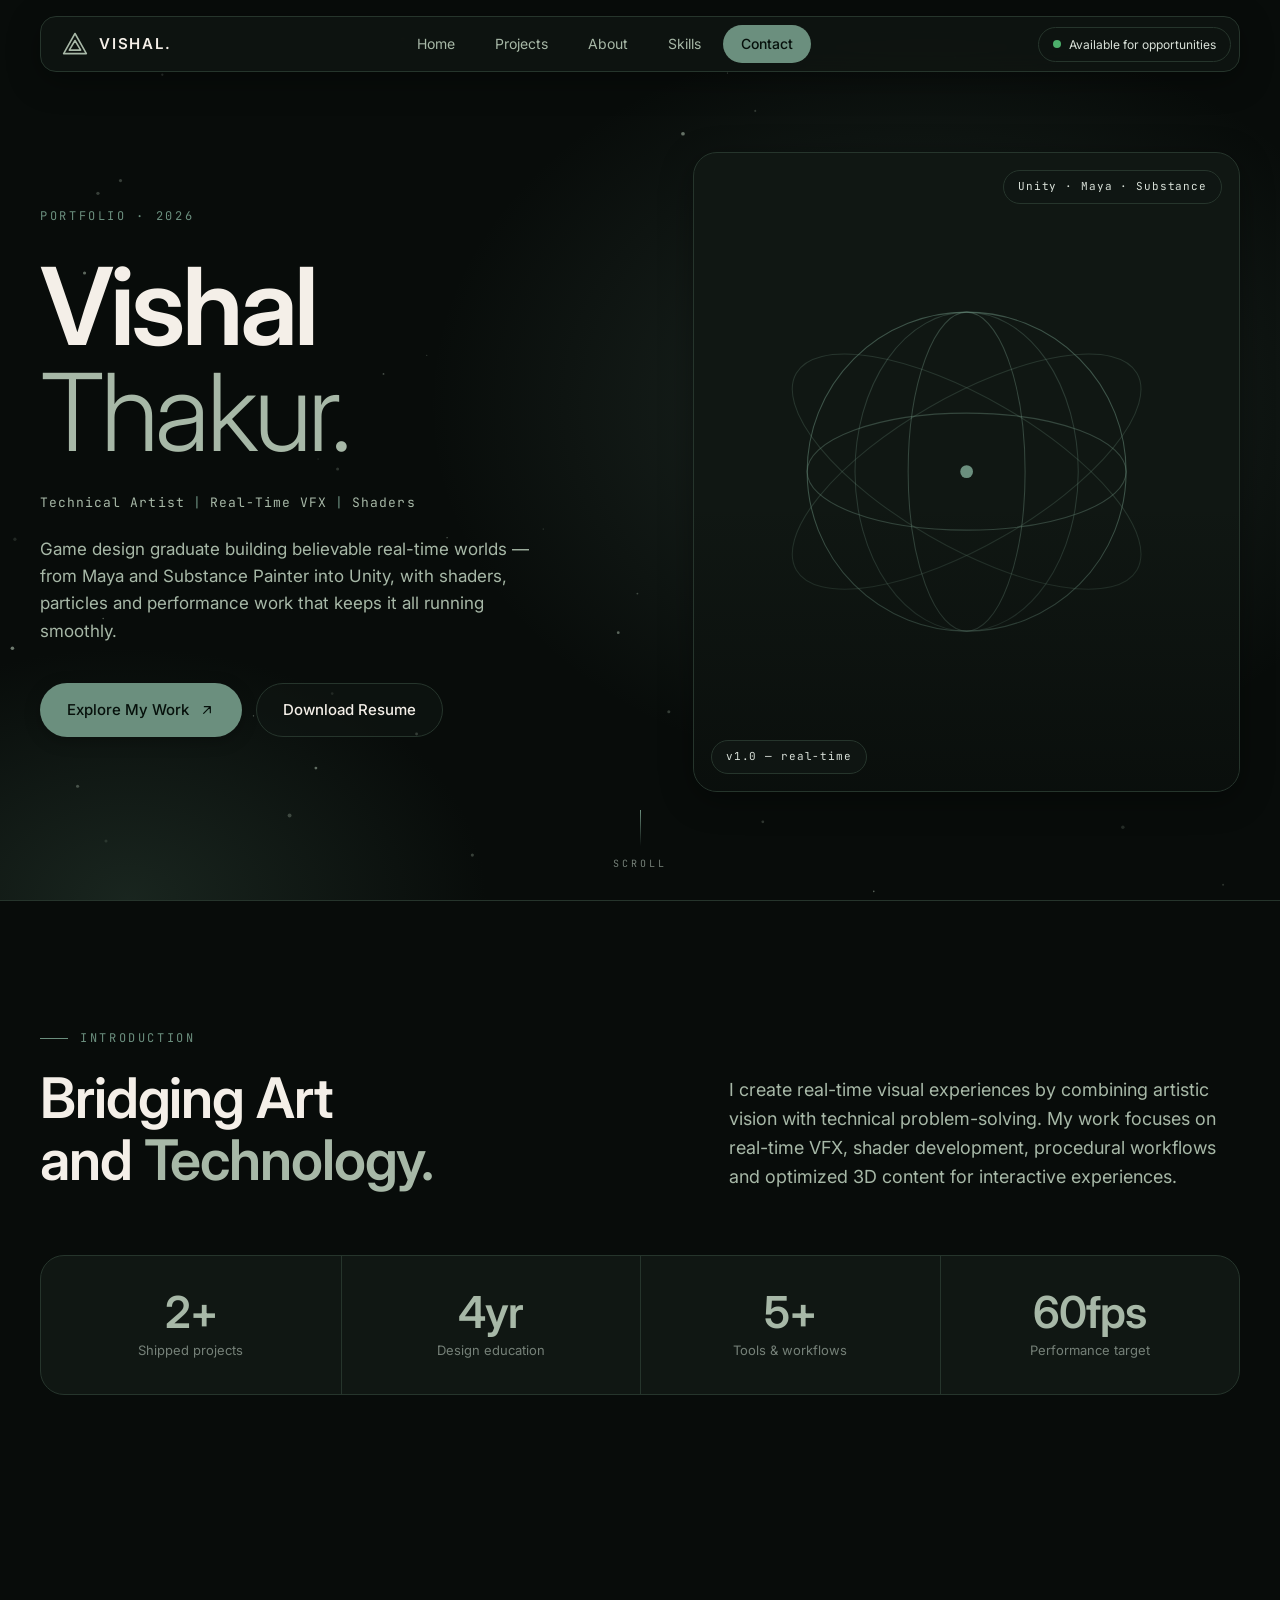
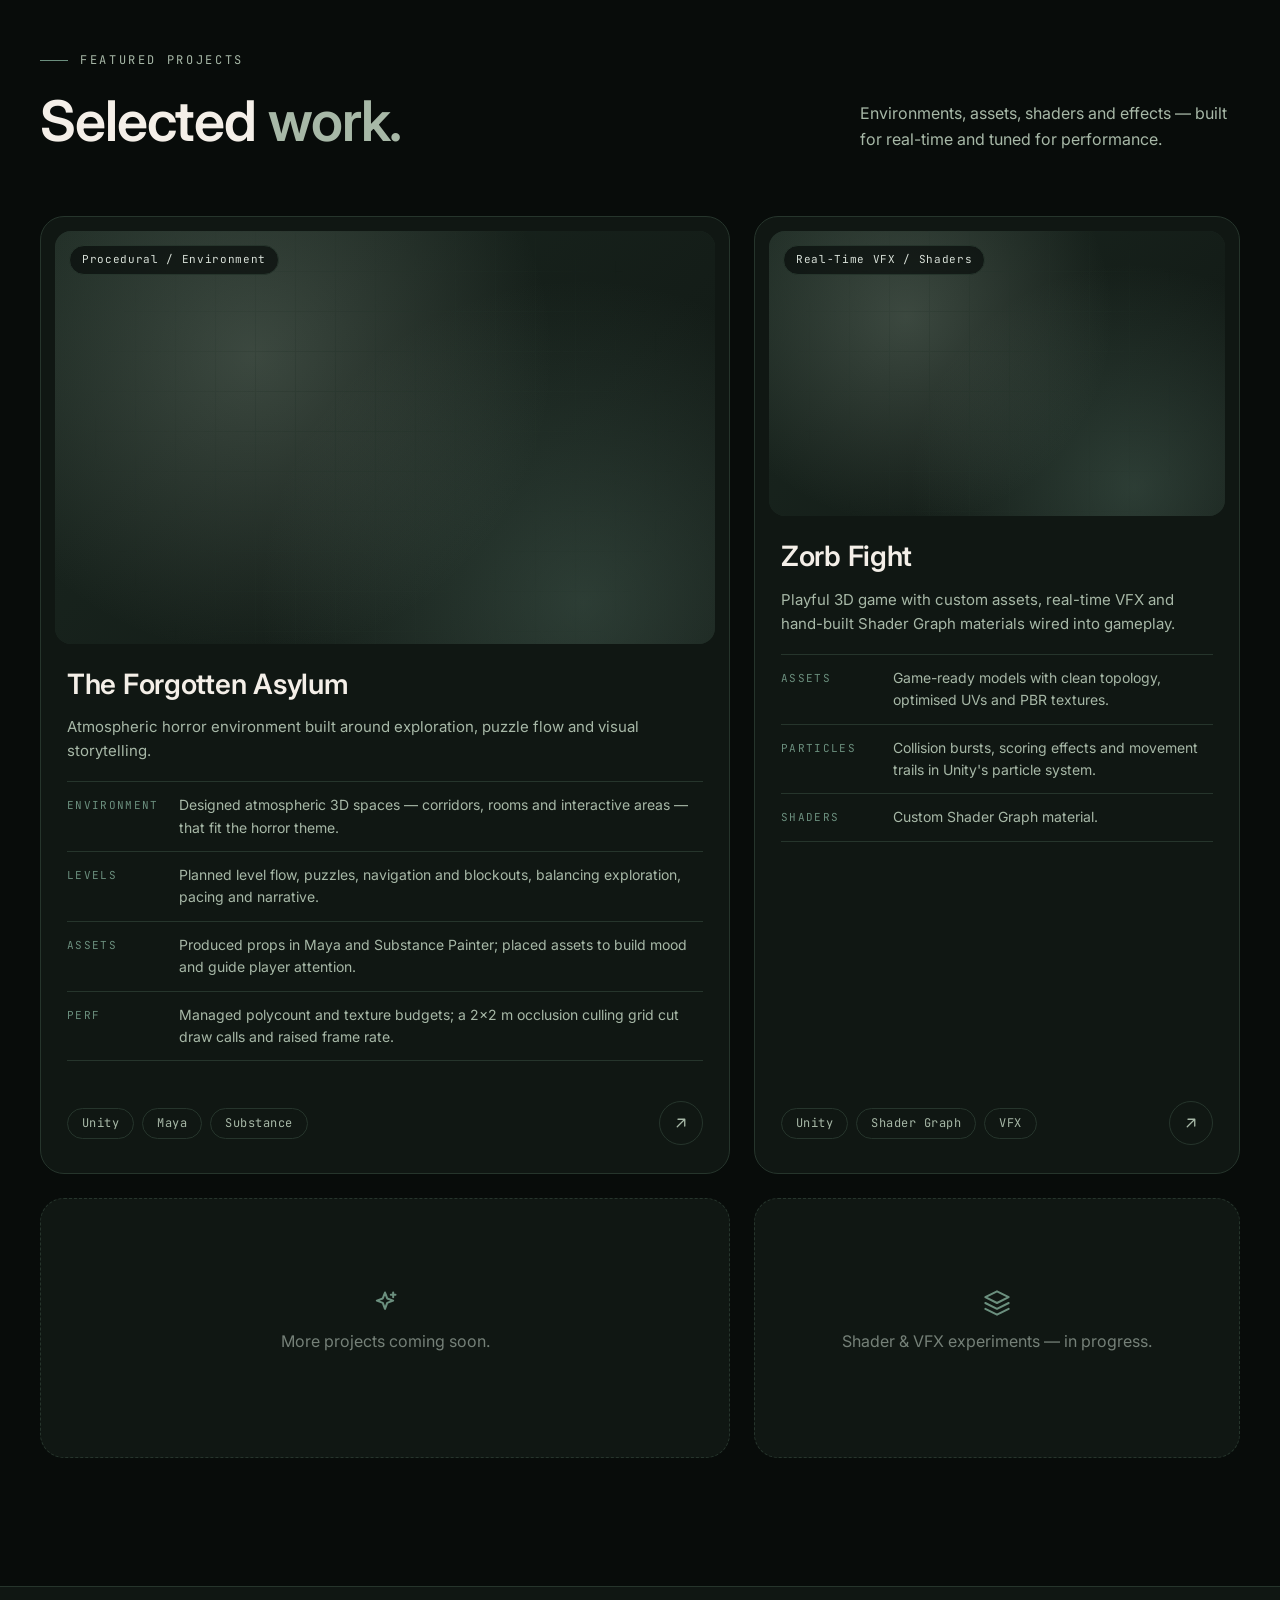
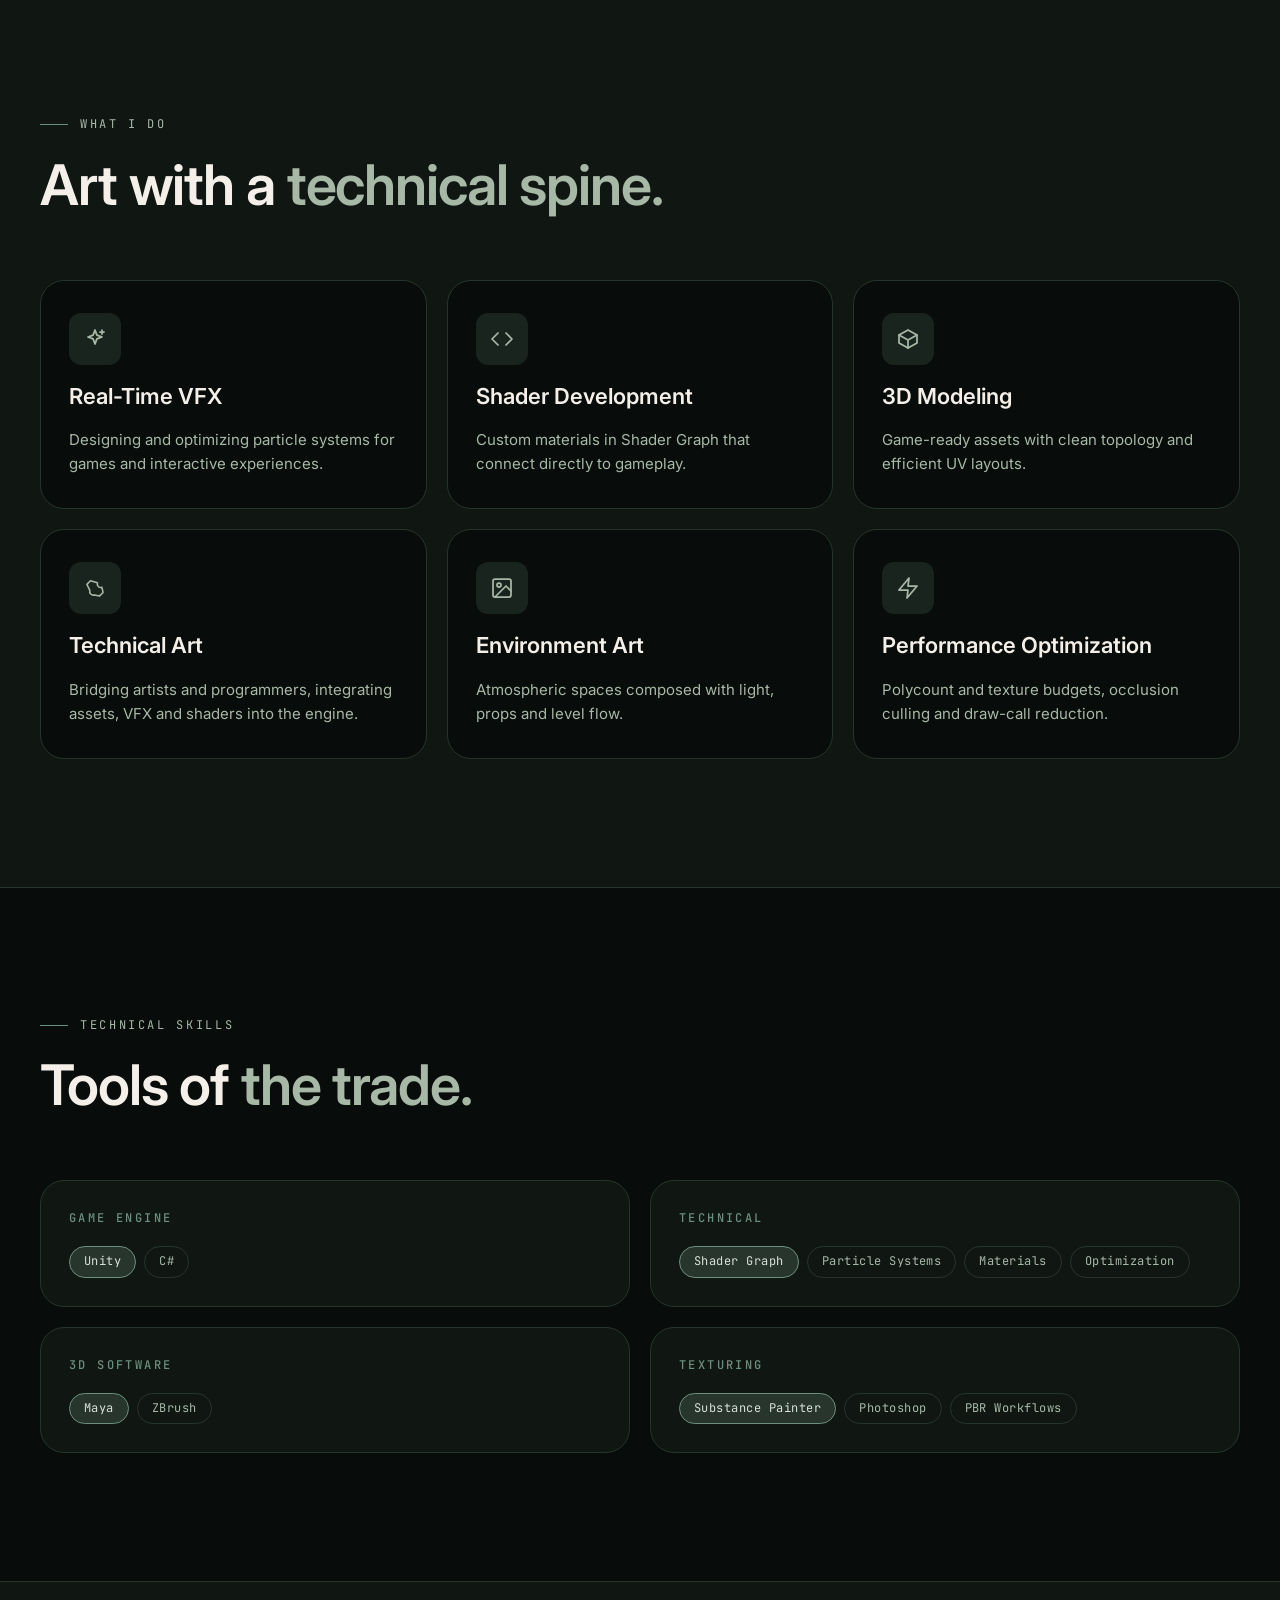
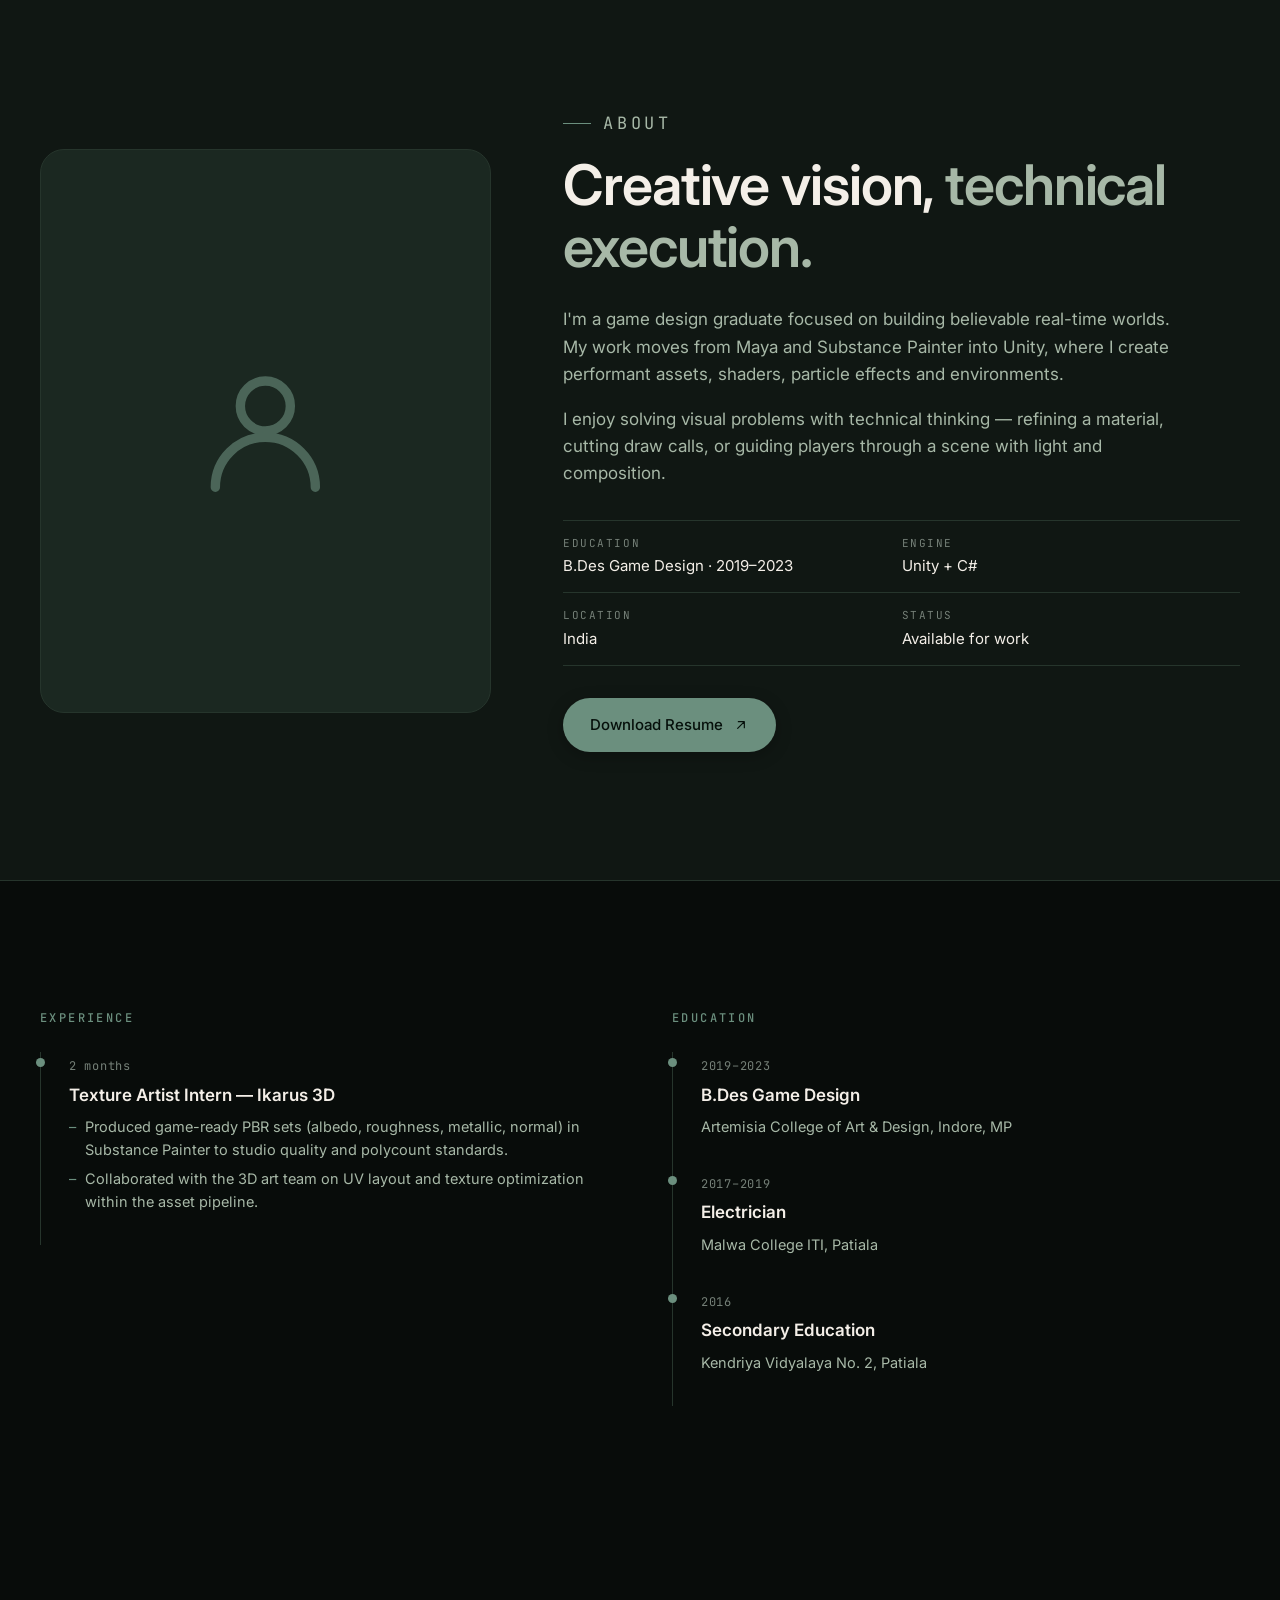
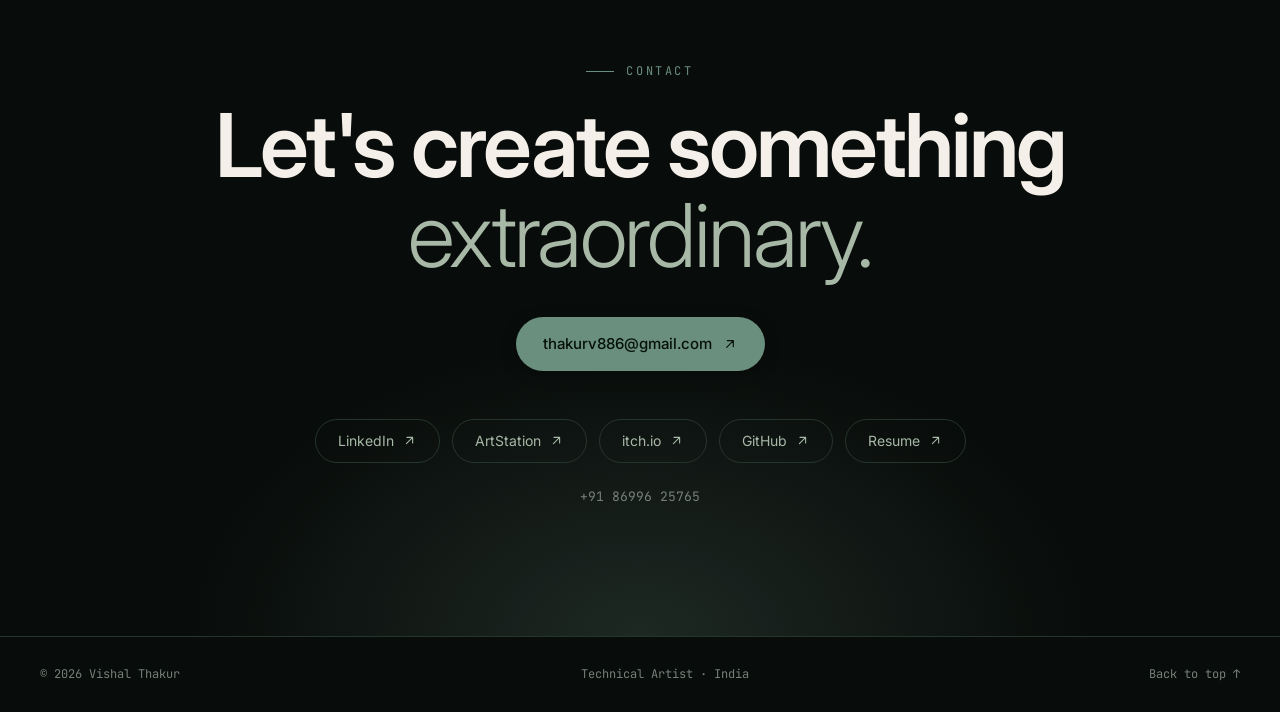
==== commit 4edb8d77: "Redesign in Dark Sage design system; back up previous version Co-Authored-By: Claude Sonnet 5.5 <nor" ====
--- a/index.html
+++ b/index.html
@@ -1,411 +1,334 @@
-<!doctype html>
-<html lang="en">
-  <!--
-  ================================================================
-   HELLO! THIS IS YOUR PORTFOLIO WEBSITE.
-   Style: "game engine viewport" — built for a technical artist.
-
-   HOW TO EDIT:
-   1. Look for comments that start with "EDIT:".
-      They tell you exactly what you can change on that line.
-   2. Change the words BETWEEN the tags, like:  <h3>Change me</h3>
-      Do NOT delete the tags themselves ( the parts in < > ).
-   3. Save the file, then open index.html in your browser to see it.
-
-   HOW TO ADD PHOTOS:
-   1. Put your pictures inside the "images" folder.
-   2. Name them exactly like this:
-        my-photo.jpg  ..... your face photo (About section)
-        project1.jpg  ..... picture of project 1 (Forgotten Asylum)
-        project2.jpg  ..... picture of project 2 (Zorb Fight)
-   3. That is all! Refresh the page and they appear.
-      If a picture is missing, the site shows nice artwork instead.
-
-   Read EDIT-ME.md for the full simple guide.
-  ================================================================
-  -->
-  <head>
-    <meta charset="UTF-8" />
-    <meta name="viewport" content="width=device-width, initial-scale=1.0" />
-    <!-- EDIT: This description shows up in Google search results. -->
-    <meta
-      name="description"
-      content="Vishal Thakur — Technical Artist. Real-time environments, game-ready assets, shaders, and VFX built in Unity."
-    />
-    <meta name="theme-color" content="#07090c" />
-    <!-- EDIT: This is the name shown on the browser tab. -->
-    <title>Vishal Thakur — Technical Artist</title>
-    <link rel="preconnect" href="https://fonts.googleapis.com" />
-    <link rel="preconnect" href="https://fonts.gstatic.com" crossorigin />
-    <link
-      href="https://fonts.googleapis.com/css2?family=JetBrains+Mono:wght@400;500;700&family=Space+Grotesk:wght@400;500;600;700&display=swap"
-      rel="stylesheet"
-    />
-    <link rel="stylesheet" href="styles.css" />
-    <script src="script.js" defer></script>
-  </head>
-  <body>
-    <!-- Decorative viewport grid + scanline. No need to touch. -->
-    <div class="viewport-grid" aria-hidden="true"></div>
-    <div class="scanline" aria-hidden="true"></div>
-
-    <!-- ============ TOP BAR (looks like an engine toolbar) ============ -->
-    <header class="toolbar">
-      <a class="toolbar-id" href="#top" aria-label="Vishal Thakur, home">
-        <span class="toolbar-dot"></span>
-        <!-- EDIT: Your name in the top-left corner. -->
-        <strong>VISHAL_THAKUR</strong>
-        <!-- EDIT: Your job title next to your name. -->
-        <span class="toolbar-role">// technical_artist</span>
-      </a>
-      <button class="menu-toggle" aria-expanded="false" aria-controls="site-nav">
-        <span></span><span></span>
-        <span class="sr-only">Toggle navigation</span>
-      </button>
-      <nav id="site-nav">
-        <a href="#work">[ work ]</a>
-        <a href="#about">[ about ]</a>
-        <a href="#skills">[ skills ]</a>
-        <a href="#experience">[ experience ]</a>
-        <a href="#education">[ education ]</a>
-        <!-- EDIT: Your email address goes after "mailto:". -->
-        <a class="nav-cta" href="mailto:thakurv886@gmail.com">contact ►</a>
-      </nav>
-    </header>
-
-    <main id="top">
-      <!-- ============ HERO (the first big screen people see) ============ -->
-      <section class="hero" aria-labelledby="hero-title">
-        <div class="hud hud-tl" aria-hidden="true">cam_01 / persp<br />fov 45.0</div>
-        <div class="hud hud-tr" aria-hidden="true">fps 120<br />tris 847k</div>
-        <div class="hud hud-bl" aria-hidden="true">unity · maya · substance</div>
-        <div class="hud hud-br" aria-hidden="true">status: <b>rendering…</b></div>
-
-        <div class="hero-inner">
-          <!-- EDIT: The small line above your name. -->
-          <p class="hero-tag">&gt; open_scene: portfolio.unity <span class="blink">_</span></p>
-
-          <!-- EDIT: YOUR FULL NAME — the biggest text on the site. -->
-          <h1 id="hero-title">
-            <span class="glitch" data-text="VISHAL">VISHAL</span><br />
-            <span class="glitch outline" data-text="THAKUR">THAKUR</span>
-          </h1>
-
-          <!-- EDIT: Your job title line. -->
-          <p class="hero-role">TECHNICAL ARTIST — environments / shaders / real-time VFX</p>
-
-          <!-- EDIT: One short paragraph about yourself. -->
-          <p class="hero-intro">
-            Game design graduate expert in Unity, C#, 3D modeling, and environment
-            design. I build assets, shaders, and particle systems for 3D games —
-            driven to create realistic worlds and extraordinary player experiences.
-          </p>
-
-          <div class="hero-actions">
-            <a class="btn btn-solid" href="#work">view_work( )</a>
-            <!-- EDIT: Your email address (after "mailto:" and the visible text). -->
-            <a class="btn btn-ghost" href="mailto:thakurv886@gmail.com">send_mail( )</a>
-          </div>
-        </div>
-
-        <!-- Decorative wireframe sphere. No need to touch. -->
-        <div class="wire-sphere" aria-hidden="true">
-          <div class="ring r1"></div>
-          <div class="ring r2"></div>
-          <div class="ring r3"></div>
-          <div class="core"></div>
-        </div>
-      </section>
-
-      <!-- ============ STAT STRIP ============ -->
-      <!-- EDIT: Four quick stats about you. Change numbers and labels. -->
-      <section class="statbar" aria-label="Quick stats">
-        <div><b>02+</b><span>shipped projects</span></div>
-        <div><b>4yr</b><span>design education</span></div>
-        <div><b>PBR</b><span>texture pipeline</span></div>
-        <div><b>60fps</b><span>performance target</span></div>
-      </section>
-
-      <!-- ============ PROJECTS (your work) ============ -->
-      <section class="section" id="work">
-        <h2 class="section-title"><i>01</i> selected_work<span class="title-line"></span></h2>
-
-        <!-- ~~~~~~~~~~ PROJECT 1 ~~~~~~~~~~ -->
-        <article class="build reveal">
-          <!-- EDIT: The link (href=...) opens when someone clicks the picture. -->
-          <a
-            class="build-viewport scene-asylum"
-            href="https://d3d-studios.itch.io/the-forgotten-asylum"
-            target="_blank"
-            rel="noreferrer"
-            aria-label="View The Forgotten Asylum"
-          >
-            <!-- PHOTO: Put a file called "project1.jpg" in the images folder
-                 and it will automatically show here. -->
-            <img class="project-photo" src="images/project1.jpg" alt="The Forgotten Asylum screenshot" />
-            <div class="scene-light"></div>
-            <div class="scene-door"></div>
-            <span class="corner c-tl"></span><span class="corner c-tr"></span>
-            <span class="corner c-bl"></span><span class="corner c-br"></span>
-            <span class="viewport-label">scene_01.unity</span>
-            <span class="open-link">open ►</span>
-          </a>
-          <div class="build-info">
-            <!-- EDIT: Small labels above the project name. -->
-            <p class="build-meta">unity3d / environment_design / horror</p>
-            <!-- EDIT: Project 1 name. -->
-            <h3>The Forgotten Asylum</h3>
-            <!-- EDIT: Project 1 description. -->
-            <p class="build-desc">
-              Atmospheric horror environment built around exploration, puzzle flow,
-              and visual storytelling.
-            </p>
-            <!-- EDIT: The spec rows — one row per resume bullet point. -->
-            <dl class="specs">
-              <div>
-                <dt>environment</dt>
-                <dd>Designed and built atmospheric 3D environments that fit the horror theme, including corridors, rooms, and interactive spaces.</dd>
-              </div>
-              <div>
-                <dt>levels</dt>
-                <dd>Planned level flow, puzzles, navigation, and blockouts — iterating layouts to balance exploration, challenge, pacing, and narrative progression.</dd>
-              </div>
-              <div>
-                <dt>assets</dt>
-                <dd>Produced and assembled environment props using Maya and Substance Painter; carefully placed assets to create atmosphere and guide player attention.</dd>
-              </div>
-              <div>
-                <dt>perf</dt>
-                <dd>Managed polycount and texture budgets; implemented a 2×2 m occlusion culling grid, reducing draw calls and improving target hardware frame rate.</dd>
-              </div>
-            </dl>
-          </div>
-        </article>
-
-        <!-- ~~~~~~~~~~ PROJECT 2 ~~~~~~~~~~ -->
-        <article class="build reveal">
-          <!-- EDIT: The link (href=...) opens when someone clicks the picture. -->
-          <a
-            class="build-viewport scene-zorb"
-            href="https://d3d-studios.itch.io/zorb-fight"
-            target="_blank"
-            rel="noreferrer"
-            aria-label="View Zorb Fight"
-          >
-            <!-- PHOTO: Put a file called "project2.jpg" in the images folder
-                 and it will automatically show here. -->
-            <img class="project-photo" src="images/project2.jpg" alt="Zorb Fight screenshot" />
-            <div class="zorb-ball zorb-one"></div>
-            <div class="zorb-ball zorb-two"></div>
-            <span class="corner c-tl"></span><span class="corner c-tr"></span>
-            <span class="corner c-bl"></span><span class="corner c-br"></span>
-            <span class="viewport-label">scene_02.unity</span>
-            <span class="open-link">open ►</span>
-          </a>
-          <div class="build-info">
-            <!-- EDIT: Small labels above the project name. -->
-            <p class="build-meta">unity3d / technical_art / vfx</p>
-            <!-- EDIT: Project 2 name. -->
-            <h3>Zorb Fight</h3>
-            <!-- EDIT: Project 2 description. -->
-            <p class="build-desc">
-              Playful 3D game with custom assets, real-time VFX, and hand-built
-              Shader Graph materials wired straight into gameplay.
-            </p>
-            <!-- EDIT: The spec rows — one row per resume bullet point. -->
-            <dl class="specs">
-              <div>
-                <dt>assets</dt>
-                <dd>Created game-ready 3D assets using Maya and Substance Painter — clean topology, optimised UVs, and PBR-ready textures for smooth performance in Unity.</dd>
-              </div>
-              <div>
-                <dt>particles</dt>
-                <dd>Implemented VFX such as collision bursts, scoring effects, and movement trails using Unity's particle system.</dd>
-              </div>
-              <div>
-                <dt>shaders</dt>
-                <dd>Developed a custom Shader Graph material.</dd>
-              </div>
-              <div>
-                <dt>gameplay</dt>
-                <dd>Collaborated with designers and programmers to integrate assets, VFX, and shaders into gameplay mechanics.</dd>
-              </div>
-            </dl>
-          </div>
-        </article>
-
-        <!--
-        WANT A THIRD PROJECT?
-        Copy everything from "PROJECT 2" (the <article> down to </article>),
-        paste it right here, and change the name, description, and link.
-        Use "images/project3.jpg" for its photo.
-        -->
-      </section>
-
-      <!-- ============ ABOUT (who you are) ============ -->
-      <section class="section" id="about">
-        <h2 class="section-title"><i>02</i> about_me<span class="title-line"></span></h2>
-        <div class="about-layout reveal">
-          <!-- PHOTO: Put a file called "my-photo.jpg" in the images folder
-               and your photo will automatically show here. -->
-          <figure class="profile-frame">
-            <img class="profile-photo" src="images/my-photo.jpg" alt="Photo of Vishal Thakur" />
-            <span class="corner c-tl"></span><span class="corner c-tr"></span>
-            <span class="corner c-bl"></span><span class="corner c-br"></span>
-            <figcaption class="profile-caption">vishal_thakur.jpg</figcaption>
-          </figure>
-          <div class="about-copy">
-            <!-- EDIT: Your big about-me sentence. -->
-            <h3>I'm <em>Vishal Thakur</em>, a technical artist who bridges creative vision and technical execution.</h3>
-            <!-- EDIT: About paragraph 1. -->
-            <p>
-              I'm a game design graduate focused on building believable real-time
-              worlds. My work moves from Maya and Substance Painter into Unity,
-              where I create performant assets, shaders, particle effects, and
-              environments.
-            </p>
-            <!-- EDIT: About paragraph 2. -->
-            <p>
-              I enjoy solving visual problems with technical thinking — refining a
-              material, cutting draw calls, or guiding players through a scene with
-              light and composition.
-            </p>
-            <!-- EDIT: The terminal-style facts. Change the values after the ":". -->
-            <div class="terminal">
-              <p><span>&gt;</span> education: <b>B.Des Game Design (2019–2023)</b></p>
-              <p><span>&gt;</span> engine: <b>Unity + C#</b></p>
-              <p><span>&gt;</span> phone: <b>+91 86996 25765</b></p>
-              <p><span>&gt;</span> email: <b>thakurv886@gmail.com</b></p>
-              <p><span>&gt;</span> location: <b>India</b></p>
-              <p><span>&gt;</span> status: <b class="ok">available_for_work</b></p>
-            </div>
-          </div>
-        </div>
-      </section>
-
-      <!-- ============ SKILLS (what you can do) ============ -->
-      <section class="section" id="skills">
-        <h2 class="section-title"><i>03</i> skill_tree<span class="title-line"></span></h2>
-        <div class="skill-grid">
-          <!-- EDIT: Each card = one tool from your resume. Change titles, lists, and levels.
-               The number after data-level (0 to 100) sets the bar length. -->
-          <div class="skill-node reveal">
-            <header><b>maya</b><span>node_01</span></header>
-            <ul>
-              <li>3D Modeling</li>
-              <li>UV Mapping</li>
-            </ul>
-            <div class="meter" data-level="90"><i></i></div>
-            <footer>Autodesk Maya</footer>
-          </div>
-          <div class="skill-node reveal">
-            <header><b>zbrush</b><span>node_02</span></header>
-            <ul>
-              <li>Sculpting</li>
-              <li>Detailing</li>
-            </ul>
-            <div class="meter" data-level="80"><i></i></div>
-            <footer>Pixologic ZBrush</footer>
-          </div>
-          <div class="skill-node reveal">
-            <header><b>substance</b><span>node_03</span></header>
-            <ul>
-              <li>Texturing</li>
-              <li>PBR texture sets</li>
-            </ul>
-            <div class="meter" data-level="85"><i></i></div>
-            <footer>Substance Painter</footer>
-          </div>
-          <div class="skill-node reveal">
-            <header><b>photoshop</b><span>node_04</span></header>
-            <ul>
-              <li>Texture editing</li>
-              <li>Image compositing</li>
-            </ul>
-            <div class="meter" data-level="75"><i></i></div>
-            <footer>Adobe Photoshop</footer>
-          </div>
-          <div class="skill-node reveal">
-            <header><b>unity</b><span>node_05</span></header>
-            <ul>
-              <li>Game engine · C#</li>
-              <li>Particle systems &amp; Shader Graph</li>
-            </ul>
-            <div class="meter" data-level="85"><i></i></div>
-            <footer>Unity 3D</footer>
-          </div>
-        </div>
-      </section>
-
-      <!-- ============ EXPERIENCE (jobs and internships) ============ -->
-      <section class="section" id="experience">
-        <h2 class="section-title"><i>04</i> experience<span class="title-line"></span></h2>
-        <!-- EDIT: Each row = one job. Copy a whole row to add more. -->
-        <div class="log-row reveal">
-          <span class="log-date">2 months</span>
-          <div>
-            <b>Texture Artist Intern — Ikarus 3D</b>
-            <ul class="log-list">
-              <li>Produced game-ready PBR asset sets (albedo, roughness, metallic, normal) in Substance Painter, meeting studio quality and polycount standards.</li>
-              <li>Collaborated with the 3D art team on UV layout and texture optimization, contributing to an asset production pipeline over a 2-month internship.</li>
-            </ul>
-          </div>
-        </div>
-      </section>
-
-      <!-- ============ EDUCATION (schools and degrees) ============ -->
-      <section class="section" id="education">
-        <h2 class="section-title"><i>05</i> education<span class="title-line"></span></h2>
-        <!-- EDIT: Each row = one school or degree. Copy a whole row to add more. -->
-        <div class="log-row reveal">
-          <span class="log-date">2019–2023</span>
-          <div>
-            <b>Bachelor of Design in Game Design — Artemisia College of Art &amp; Design, Indore, MP</b>
-            <p>Game design, real-time production, 3D workflows, and interactive experiences.</p>
-          </div>
-        </div>
-        <div class="log-row reveal">
-          <span class="log-date">2017–2019</span>
-          <div>
-            <b>Electrician — Malwa College ITI, Patiala</b>
-            <p>Industrial training in electrical systems before moving into game design.</p>
-          </div>
-        </div>
-        <div class="log-row reveal">
-          <span class="log-date">2016</span>
-          <div>
-            <b>Secondary Education — Kendriya Vidyalaya No. 2, Patiala</b>
-            <p>Completed secondary schooling.</p>
-          </div>
-        </div>
-      </section>
-
-      <!-- ============ CONTACT (how to reach you) ============ -->
-      <section class="section contact" id="contact">
-        <h2 class="section-title"><i>06</i> contact<span class="title-line"></span></h2>
-        <div class="contact-box reveal">
-          <!-- EDIT: The big invitation line. -->
-          <p class="contact-big">Have a world to build?<br />Let's make it <em>run at 60fps.</em></p>
-          <!-- EDIT: Your email address goes after "mailto:" and in the text. -->
-          <a class="btn btn-solid btn-big" href="mailto:thakurv886@gmail.com">thakurv886@gmail.com ►</a>
-          <!-- EDIT: Your phone number (after "tel:+91" and in the text). -->
-          <p class="contact-phone"><a href="tel:+918699625765">+91 86996 25765</a></p>
-          <!-- EDIT: Your links. Put your real profile web addresses in href="...". -->
-          <div class="contact-links">
-            <a href="https://www.linkedin.com/in/vishal-thakur-aba04a22a/" target="_blank" rel="noreferrer">linkedin</a>
-            <a href="https://vishal886.artstation.com/" target="_blank" rel="noreferrer">artstation</a>
-            <a href="https://d3d-studios.itch.io/" target="_blank" rel="noreferrer">itch.io</a>
-          </div>
-        </div>
-      </section>
-    </main>
-
-    <!-- ============ FOOTER (the very bottom line) ============ -->
-    <footer class="statusbar">
-      <!-- EDIT: Your name. The year updates by itself. -->
-      <span>© <span id="year"></span> vishal_thakur</span>
-      <span>technical_artist @ india</span>
-      <a href="#top">scroll_to_top ▲</a>
-    </footer>
-  </body>
-</html>
+<!doctype html>
+<html lang="en">
+  <!--
+  ================================================================
+   YOUR PORTFOLIO — "Dark Sage" design system.
+   Look for comments that start with "EDIT:" to change text/links.
+   Photos: put hero.jpg, my-photo.jpg, project1.jpg, project2.jpg
+   in the "images" folder. Missing photos show a tasteful placeholder.
+   The previous version is backed up in backups/engine-viewport-v1/
+  ================================================================
+  -->
+  <head>
+    <meta charset="UTF-8" />
+    <meta name="viewport" content="width=device-width, initial-scale=1.0" />
+    <meta
+      name="description"
+      content="Vishal Thakur — Technical Artist. Real-time environments, shaders and VFX built in Unity."
+    />
+    <meta name="theme-color" content="#080c0a" />
+    <title>Vishal Thakur — Technical Artist</title>
+    <link rel="preconnect" href="https://fonts.googleapis.com" />
+    <link rel="preconnect" href="https://fonts.gstatic.com" crossorigin />
+    <link
+      href="https://fonts.googleapis.com/css2?family=Inter:wght@300;400;500;600&family=JetBrains+Mono:wght@400;500&display=swap"
+      rel="stylesheet"
+    />
+    <link rel="stylesheet" href="styles.css" />
+    <script src="script.js" defer></script>
+  </head>
+  <body>
+    <!-- Icon set (Lucide outline style, inlined so there is nothing to install) -->
+    <svg width="0" height="0" style="position:absolute" aria-hidden="true">
+      <defs>
+        <symbol id="i-arrow" viewBox="0 0 24 24" fill="none" stroke="currentColor" stroke-width="1.75" stroke-linecap="round" stroke-linejoin="round"><path d="M7 17 17 7M8 7h9v9"/></symbol>
+        <symbol id="i-menu" viewBox="0 0 24 24" fill="none" stroke="currentColor" stroke-width="1.75" stroke-linecap="round"><path d="M4 8h16M4 16h16"/></symbol>
+        <symbol id="i-sparkles" viewBox="0 0 24 24" fill="none" stroke="currentColor" stroke-width="1.75" stroke-linecap="round" stroke-linejoin="round"><path d="m12 3 1.9 5.1L19 10l-5.1 1.9L12 17l-1.9-5.1L5 10l5.1-1.9z"/><path d="M19 3v4M17 5h4"/></symbol>
+        <symbol id="i-code" viewBox="0 0 24 24" fill="none" stroke="currentColor" stroke-width="1.75" stroke-linecap="round" stroke-linejoin="round"><path d="m16 18 6-6-6-6M8 6l-6 6 6 6"/></symbol>
+        <symbol id="i-cube" viewBox="0 0 24 24" fill="none" stroke="currentColor" stroke-width="1.75" stroke-linecap="round" stroke-linejoin="round"><path d="M21 8 12 3 3 8v8l9 5 9-5z"/><path d="m3 8 9 5 9-5M12 13v8"/></symbol>
+        <symbol id="i-wrench" viewBox="0 0 24 24" fill="none" stroke="currentColor" stroke-width="1.75" stroke-linecap="round" stroke-linejoin="round"><path d="M14.7 6.3a4 4 0 0 0 5 5L21 17l-4 4-5.7-1.3a4 4 0 0 1-5-5L3 8l4-4z" transform="scale(.9) translate(1.3 1.3)"/></symbol>
+        <symbol id="i-image" viewBox="0 0 24 24" fill="none" stroke="currentColor" stroke-width="1.75" stroke-linecap="round" stroke-linejoin="round"><rect x="3" y="3" width="18" height="18" rx="2"/><circle cx="9" cy="9" r="2"/><path d="m21 15-5-5L5 21"/></symbol>
+        <symbol id="i-layers" viewBox="0 0 24 24" fill="none" stroke="currentColor" stroke-width="1.75" stroke-linecap="round" stroke-linejoin="round"><path d="m12 2 10 5-10 5L2 7z"/><path d="m2 12 10 5 10-5M2 17l10 5 10-5"/></symbol>
+        <symbol id="i-bolt" viewBox="0 0 24 24" fill="none" stroke="currentColor" stroke-width="1.75" stroke-linecap="round" stroke-linejoin="round"><path d="M13 2 3 14h9l-1 8 10-12h-9z"/></symbol>
+        <symbol id="i-user" viewBox="0 0 24 24" fill="none" stroke="currentColor" stroke-width="1.5" stroke-linecap="round" stroke-linejoin="round"><circle cx="12" cy="8" r="4"/><path d="M4 21a8 8 0 0 1 16 0"/></symbol>
+        <symbol id="i-mail" viewBox="0 0 24 24" fill="none" stroke="currentColor" stroke-width="1.75" stroke-linecap="round" stroke-linejoin="round"><rect x="2" y="4" width="20" height="16" rx="2"/><path d="m22 7-10 6L2 7"/></symbol>
+        <symbol id="i-logo" viewBox="0 0 32 32" fill="none" stroke="currentColor" stroke-width="1.8" stroke-linejoin="round"><path d="M16 4 29 27H3z"/><path d="M16 12l6.5 11h-13z"/></symbol>
+      </defs>
+    </svg>
+
+    <!-- ============ FLOATING NAV ============ -->
+    <header class="nav">
+      <div class="nav-inner">
+        <a class="logo" href="#top" aria-label="Vishal Thakur, home">
+          <svg><use href="#i-logo" /></svg>
+          <!-- EDIT: Your name/monogram. -->
+          VISHAL.
+        </a>
+        <nav class="nav-links" id="site-nav" aria-label="Primary">
+          <a href="#top" data-nav="top" class="active">Home</a>
+          <a href="#projects" data-nav="projects">Projects</a>
+          <a href="#about" data-nav="about">About</a>
+          <a href="#skills" data-nav="skills">Skills</a>
+          <a href="#contact" data-nav="contact">Contact</a>
+        </nav>
+        <div class="nav-right">
+          <span class="avail"><span class="dot"></span>Available for opportunities</span>
+          <button class="menu-toggle" aria-expanded="false" aria-controls="site-nav">
+            <svg><use href="#i-menu" /></svg>
+            <span class="sr-only">Toggle navigation</span>
+          </button>
+        </div>
+      </div>
+    </header>
+
+    <main id="top">
+      <!-- ============ HERO ============ -->
+      <section class="hero" aria-labelledby="hero-title">
+        <canvas id="particles" aria-hidden="true"></canvas>
+        <div class="container hero-grid">
+          <div>
+            <p class="hero-meta">Portfolio · 2026</p>
+            <!-- EDIT: Your full name. -->
+            <h1 id="hero-title">
+              <span>Vishal</span>
+              <span class="soft">Thakur.</span>
+            </h1>
+            <p class="hero-role">
+              Technical Artist<i>|</i>Real-Time VFX<i>|</i>Shaders
+            </p>
+            <!-- EDIT: Short intro. -->
+            <p class="hero-intro">
+              Game design graduate building believable real-time worlds — from
+              Maya and Substance Painter into Unity, with shaders, particles and
+              performance work that keeps it all running smoothly.
+            </p>
+            <div class="hero-actions">
+              <a class="btn btn-primary" href="#projects">Explore My Work <svg><use href="#i-arrow" /></svg></a>
+              <!-- EDIT: Point this at your resume PDF (put resume.pdf next to index.html). -->
+              <a class="btn btn-secondary" href="resume.pdf" download>Download Resume</a>
+            </div>
+          </div>
+
+          <div class="hero-visual">
+            <div class="hero-frame">
+              <!-- PHOTO: images/hero.jpg — your best 3D render / environment shot. -->
+              <div class="hero-art" aria-hidden="true">
+                <svg viewBox="0 0 400 400" fill="none" stroke="currentColor" stroke-width="1">
+                  <g class="spin"><ellipse cx="200" cy="200" rx="150" ry="150" opacity=".5"/><ellipse cx="200" cy="200" rx="150" ry="55" opacity=".4"/><ellipse cx="200" cy="200" rx="55" ry="150" opacity=".4"/><ellipse cx="200" cy="200" rx="105" ry="150" opacity=".3"/></g>
+                  <g class="spin rev"><ellipse cx="200" cy="200" rx="185" ry="70" opacity=".25" transform="rotate(30 200 200)"/><ellipse cx="200" cy="200" rx="185" ry="70" opacity=".25" transform="rotate(-30 200 200)"/></g>
+                  <circle cx="200" cy="200" r="6" fill="currentColor" stroke="none"/>
+                </svg>
+              </div>
+              <img src="images/hero.jpg" alt="Featured 3D artwork by Vishal Thakur" class="hero-img" fetchpriority="high" />
+            </div>
+            <span class="hero-chip b">Unity · Maya · Substance</span>
+            <span class="hero-chip a">v1.0 — real-time</span>
+          </div>
+        </div>
+        <div class="scroll-ind" aria-hidden="true"><span></span>Scroll</div>
+      </section>
+
+      <!-- ============ INTRO ============ -->
+      <section class="section intro">
+        <div class="container">
+          <div class="intro-grid">
+            <div class="reveal">
+              <p class="label">Introduction</p>
+              <h2 class="title">Bridging Art<br />and <em>Technology.</em></h2>
+            </div>
+            <p class="lead reveal d1">
+              I create real-time visual experiences by combining artistic vision
+              with technical problem-solving. My work focuses on real-time VFX,
+              shader development, procedural workflows and optimized 3D content
+              for interactive experiences.
+            </p>
+          </div>
+          <!-- EDIT: Four highlight numbers. -->
+          <div class="stats reveal">
+            <div><b>2+</b><span>Shipped projects</span></div>
+            <div><b>4yr</b><span>Design education</span></div>
+            <div><b>5+</b><span>Tools &amp; workflows</span></div>
+            <div><b>60fps</b><span>Performance target</span></div>
+          </div>
+        </div>
+      </section>
+
+      <!-- ============ PROJECTS ============ -->
+      <section class="section" id="projects">
+        <div class="container">
+          <div class="section-head">
+            <div class="reveal">
+              <p class="label">Featured Projects</p>
+              <h2 class="title">Selected <em>work.</em></h2>
+            </div>
+            <p class="reveal d1">Environments, assets, shaders and effects — built for real-time and tuned for performance.</p>
+          </div>
+
+          <div class="projects">
+            <!-- ~~~~~~~~ PROJECT 1 ~~~~~~~~ -->
+            <article class="card wide reveal">
+              <a class="thumb" href="https://d3d-studios.itch.io/the-forgotten-asylum" target="_blank" rel="noreferrer" aria-label="View The Forgotten Asylum">
+                <div class="ph"></div>
+                <!-- PHOTO: images/project1.jpg -->
+                <img class="project-photo" src="images/project1.jpg" alt="The Forgotten Asylum screenshot" loading="lazy" />
+                <span class="badge">Procedural / Environment</span>
+              </a>
+              <div class="card-body">
+                <h3>The Forgotten Asylum</h3>
+                <p class="card-desc">Atmospheric horror environment built around exploration, puzzle flow and visual storytelling.</p>
+                <dl class="specs">
+                  <div><dt>Environment</dt><dd>Designed atmospheric 3D spaces — corridors, rooms and interactive areas — that fit the horror theme.</dd></div>
+                  <div><dt>Levels</dt><dd>Planned level flow, puzzles, navigation and blockouts, balancing exploration, pacing and narrative.</dd></div>
+                  <div><dt>Assets</dt><dd>Produced props in Maya and Substance Painter; placed assets to build mood and guide player attention.</dd></div>
+                  <div><dt>Perf</dt><dd>Managed polycount and texture budgets; a 2×2 m occlusion culling grid cut draw calls and raised frame rate.</dd></div>
+                </dl>
+                <div class="card-foot">
+                  <div class="tags"><span class="tag">Unity</span><span class="tag">Maya</span><span class="tag">Substance</span></div>
+                  <a class="icon-btn" href="https://d3d-studios.itch.io/the-forgotten-asylum" target="_blank" rel="noreferrer" aria-label="Open project"><svg><use href="#i-arrow" /></svg></a>
+                </div>
+              </div>
+            </article>
+
+            <!-- ~~~~~~~~ PROJECT 2 ~~~~~~~~ -->
+            <article class="card narrow reveal d1">
+              <a class="thumb" href="https://d3d-studios.itch.io/zorb-fight" target="_blank" rel="noreferrer" aria-label="View Zorb Fight">
+                <div class="ph"></div>
+                <!-- PHOTO: images/project2.jpg -->
+                <img class="project-photo" src="images/project2.jpg" alt="Zorb Fight screenshot" loading="lazy" />
+                <span class="badge">Real-Time VFX / Shaders</span>
+              </a>
+              <div class="card-body">
+                <h3>Zorb Fight</h3>
+                <p class="card-desc">Playful 3D game with custom assets, real-time VFX and hand-built Shader Graph materials wired into gameplay.</p>
+                <dl class="specs">
+                  <div><dt>Assets</dt><dd>Game-ready models with clean topology, optimised UVs and PBR textures.</dd></div>
+                  <div><dt>Particles</dt><dd>Collision bursts, scoring effects and movement trails in Unity's particle system.</dd></div>
+                  <div><dt>Shaders</dt><dd>Custom Shader Graph material.</dd></div>
+                </dl>
+                <div class="card-foot">
+                  <div class="tags"><span class="tag">Unity</span><span class="tag">Shader Graph</span><span class="tag">VFX</span></div>
+                  <a class="icon-btn" href="https://d3d-studios.itch.io/zorb-fight" target="_blank" rel="noreferrer" aria-label="Open project"><svg><use href="#i-arrow" /></svg></a>
+                </div>
+              </div>
+            </article>
+
+            <!--
+            WANT A THIRD PROJECT? Copy a whole <article> above, paste it here,
+            and change the text + link. Use class "card wide" or "card narrow".
+            -->
+            <article class="card soon wide reveal">
+              <svg><use href="#i-sparkles" /></svg>
+              <p>More projects coming soon.</p>
+            </article>
+            <article class="card soon narrow reveal d1">
+              <svg><use href="#i-layers" /></svg>
+              <p>Shader &amp; VFX experiments — in progress.</p>
+            </article>
+          </div>
+        </div>
+      </section>
+
+      <!-- ============ WHAT I DO ============ -->
+      <section class="section do">
+        <div class="container">
+          <div class="section-head">
+            <div class="reveal">
+              <p class="label">What I Do</p>
+              <h2 class="title">Art with a <em>technical spine.</em></h2>
+            </div>
+          </div>
+          <div class="grid3">
+            <div class="feature reveal"><div class="ico"><svg width="24" height="24"><use href="#i-sparkles" /></svg></div><h3>Real-Time VFX</h3><p>Designing and optimizing particle systems for games and interactive experiences.</p></div>
+            <div class="feature reveal d1"><div class="ico"><svg width="24" height="24"><use href="#i-code" /></svg></div><h3>Shader Development</h3><p>Custom materials in Shader Graph that connect directly to gameplay.</p></div>
+            <div class="feature reveal d2"><div class="ico"><svg width="24" height="24"><use href="#i-cube" /></svg></div><h3>3D Modeling</h3><p>Game-ready assets with clean topology and efficient UV layouts.</p></div>
+            <div class="feature reveal"><div class="ico"><svg width="24" height="24"><use href="#i-wrench" /></svg></div><h3>Technical Art</h3><p>Bridging artists and programmers, integrating assets, VFX and shaders into the engine.</p></div>
+            <div class="feature reveal d1"><div class="ico"><svg width="24" height="24"><use href="#i-image" /></svg></div><h3>Environment Art</h3><p>Atmospheric spaces composed with light, props and level flow.</p></div>
+            <div class="feature reveal d2"><div class="ico"><svg width="24" height="24"><use href="#i-bolt" /></svg></div><h3>Performance Optimization</h3><p>Polycount and texture budgets, occlusion culling and draw-call reduction.</p></div>
+          </div>
+        </div>
+      </section>
+
+      <!-- ============ SKILLS ============ -->
+      <section class="section" id="skills">
+        <div class="container">
+          <div class="section-head">
+            <div class="reveal">
+              <p class="label">Technical Skills</p>
+              <h2 class="title">Tools of <em>the trade.</em></h2>
+            </div>
+          </div>
+          <!-- EDIT: Add or remove tags freely. Class "on" highlights a tag. -->
+          <div class="skills-grid">
+            <div class="skill-card reveal"><h3>Game Engine</h3><div class="tags"><span class="tag on">Unity</span><span class="tag">C#</span></div></div>
+            <div class="skill-card reveal d1"><h3>Technical</h3><div class="tags"><span class="tag on">Shader Graph</span><span class="tag">Particle Systems</span><span class="tag">Materials</span><span class="tag">Optimization</span></div></div>
+            <div class="skill-card reveal"><h3>3D Software</h3><div class="tags"><span class="tag on">Maya</span><span class="tag">ZBrush</span></div></div>
+            <div class="skill-card reveal d1"><h3>Texturing</h3><div class="tags"><span class="tag on">Substance Painter</span><span class="tag">Photoshop</span><span class="tag">PBR Workflows</span></div></div>
+          </div>
+        </div>
+      </section>
+
+      <!-- ============ ABOUT ============ -->
+      <section class="section about" id="about">
+        <div class="container about-grid">
+          <figure class="portrait reveal" style="margin:0">
+            <div class="ph" aria-hidden="true"><svg><use href="#i-user" /></svg></div>
+            <!-- PHOTO: images/my-photo.jpg -->
+            <img class="profile-photo" src="images/my-photo.jpg" alt="Portrait of Vishal Thakur" loading="lazy" />
+          </figure>
+          <div class="about-copy reveal d1">
+            <p class="label">About</p>
+            <h2 class="title">Creative vision, <em>technical execution.</em></h2>
+            <!-- EDIT: Your biography. -->
+            <p>I'm a game design graduate focused on building believable real-time worlds. My work moves from Maya and Substance Painter into Unity, where I create performant assets, shaders, particle effects and environments.</p>
+            <p>I enjoy solving visual problems with technical thinking — refining a material, cutting draw calls, or guiding players through a scene with light and composition.</p>
+            <dl class="facts">
+              <div><dt>Education</dt><dd>B.Des Game Design · 2019–2023</dd></div>
+              <div><dt>Engine</dt><dd>Unity + C#</dd></div>
+              <div><dt>Location</dt><dd>India</dd></div>
+              <div><dt>Status</dt><dd>Available for work</dd></div>
+            </dl>
+            <a class="btn btn-primary" href="resume.pdf" download>Download Resume <svg><use href="#i-arrow" /></svg></a>
+          </div>
+        </div>
+      </section>
+
+      <!-- ============ EXPERIENCE + EDUCATION ============ -->
+      <section class="section">
+        <div class="container timeline-wrap">
+          <div class="tl reveal">
+            <h3>Experience</h3>
+            <div class="tl-item">
+              <time>2 months</time>
+              <b>Texture Artist Intern — Ikarus 3D</b>
+              <ul>
+                <li>Produced game-ready PBR sets (albedo, roughness, metallic, normal) in Substance Painter to studio quality and polycount standards.</li>
+                <li>Collaborated with the 3D art team on UV layout and texture optimization within the asset pipeline.</li>
+              </ul>
+            </div>
+          </div>
+          <div class="tl reveal d1">
+            <h3>Education</h3>
+            <div class="tl-item"><time>2019–2023</time><b>B.Des Game Design</b><p>Artemisia College of Art &amp; Design, Indore, MP</p></div>
+            <div class="tl-item"><time>2017–2019</time><b>Electrician</b><p>Malwa College ITI, Patiala</p></div>
+            <div class="tl-item"><time>2016</time><b>Secondary Education</b><p>Kendriya Vidyalaya No. 2, Patiala</p></div>
+          </div>
+        </div>
+      </section>
+
+      <!-- ============ CONTACT ============ -->
+      <section class="section contact" id="contact">
+        <div class="container">
+          <p class="label" style="justify-content:center">Contact</p>
+          <h2 class="reveal">Let's create something <em>extraordinary.</em></h2>
+          <a class="btn btn-primary reveal d1" href="mailto:thakurv886@gmail.com">thakurv886@gmail.com <svg><use href="#i-arrow" /></svg></a>
+          <div class="contact-links reveal d2">
+            <a href="https://www.linkedin.com/in/vishal-thakur-aba04a22a/" target="_blank" rel="noreferrer">LinkedIn <svg><use href="#i-arrow" /></svg></a>
+            <a href="https://vishal886.artstation.com/" target="_blank" rel="noreferrer">ArtStation <svg><use href="#i-arrow" /></svg></a>
+            <a href="https://d3d-studios.itch.io/" target="_blank" rel="noreferrer">itch.io <svg><use href="#i-arrow" /></svg></a>
+            <a href="https://github.com/Vishu886" target="_blank" rel="noreferrer">GitHub <svg><use href="#i-arrow" /></svg></a>
+            <a href="resume.pdf" download>Resume <svg><use href="#i-arrow" /></svg></a>
+          </div>
+          <p class="contact-phone"><a href="tel:+918699625765">+91 86996 25765</a></p>
+        </div>
+      </section>
+    </main>
+
+    <footer class="footer">
+      <div class="container">
+        <span>© <span id="year"></span> Vishal Thakur</span>
+        <span>Technical Artist · India</span>
+        <a href="#top">Back to top ↑</a>
+      </div>
+    </footer>
+  </body>
+</html>
--- a/styles.css
+++ b/styles.css
@@ -1,1091 +1,395 @@
-/* ==================================================================
-   Vishal Thakur — Technical Artist portfolio
-   Style: "game engine viewport" — dark HUD, wireframe, monospace UI
-
-   WANT TO CHANGE COLORS? Edit the values below (they start with #).
-   ================================================================== */
-
-:root {
-  --bg: #07090c;            /* page background */
-  --panel: #0d1117;         /* card / panel background */
-  --ink: #d7e0e8;           /* main text color */
-  --ink-dim: #7d8b99;       /* faded text color */
-  --accent: #58f5a6;        /* the neon green highlight */
-  --accent-2: #5ac8ff;      /* secondary blue highlight */
-  --line: rgba(215, 224, 232, 0.12);
-  --font-ui: "Space Grotesk", system-ui, sans-serif;
-  --font-mono: "JetBrains Mono", ui-monospace, monospace;
-  --pad: clamp(1.25rem, 5vw, 5rem);
-}
-
-* {
-  margin: 0;
-  padding: 0;
-  box-sizing: border-box;
-}
-
-html {
-  scroll-behavior: smooth;
-}
-
-body {
-  background: var(--bg);
-  color: var(--ink);
-  font-family: var(--font-ui);
-  line-height: 1.65;
-  overflow-x: hidden;
-}
-
-::selection {
-  background: var(--accent);
-  color: var(--bg);
-}
-
-.sr-only {
-  position: absolute;
-  width: 1px;
-  height: 1px;
-  overflow: hidden;
-  clip: rect(0 0 0 0);
-  white-space: nowrap;
-}
-
-/* Background grid + scanline ---------------------------------------- */
-
-.viewport-grid {
-  position: fixed;
-  inset: 0;
-  z-index: 0;
-  pointer-events: none;
-  background-image: linear-gradient(var(--line) 1px, transparent 1px),
-    linear-gradient(90deg, var(--line) 1px, transparent 1px);
-  background-size: 56px 56px;
-  opacity: 0.35;
-  mask-image: radial-gradient(ellipse at 50% 0%, black 20%, transparent 75%);
-}
-
-.scanline {
-  position: fixed;
-  inset: 0;
-  z-index: 1;
-  pointer-events: none;
-  background: repeating-linear-gradient(
-    0deg,
-    transparent 0 3px,
-    rgba(0, 0, 0, 0.08) 3px 4px
-  );
-}
-
-main,
-.toolbar,
-.statusbar {
-  position: relative;
-  z-index: 2;
-}
-
-/* Toolbar (header) ---------------------------------------------------- */
-
-.toolbar {
-  position: sticky;
-  top: 0;
-  z-index: 40;
-  display: flex;
-  align-items: center;
-  justify-content: space-between;
-  padding: 0.85rem var(--pad);
-  background: rgba(7, 9, 12, 0.85);
-  backdrop-filter: blur(12px);
-  border-bottom: 1px solid var(--line);
-  font-family: var(--font-mono);
-}
-
-.toolbar-id {
-  display: flex;
-  align-items: center;
-  gap: 0.6rem;
-  text-decoration: none;
-  color: var(--ink);
-  font-size: 0.9rem;
-}
-
-.toolbar-dot {
-  width: 9px;
-  height: 9px;
-  border-radius: 50%;
-  background: var(--accent);
-  box-shadow: 0 0 10px var(--accent);
-  animation: pulse 2.2s ease-in-out infinite;
-}
-
-@keyframes pulse {
-  50% {
-    opacity: 0.35;
-  }
-}
-
-.toolbar-role {
-  color: var(--ink-dim);
-  font-size: 0.8rem;
-}
-
-#site-nav {
-  display: flex;
-  align-items: center;
-  gap: 1.6rem;
-  font-size: 0.85rem;
-}
-
-#site-nav a {
-  color: var(--ink-dim);
-  text-decoration: none;
-  transition: color 0.2s;
-}
-
-#site-nav a:hover {
-  color: var(--accent);
-}
-
-.nav-cta {
-  color: var(--bg) !important;
-  background: var(--accent);
-  padding: 0.4rem 1rem;
-  font-weight: 700;
-}
-
-.nav-cta:hover {
-  background: var(--ink);
-}
-
-.menu-toggle {
-  display: none;
-  flex-direction: column;
-  gap: 6px;
-  background: none;
-  border: 0;
-  cursor: pointer;
-  padding: 0.5rem;
-}
-
-.menu-toggle span:not(.sr-only) {
-  width: 24px;
-  height: 2px;
-  background: var(--ink);
-  transition: transform 0.25s, opacity 0.25s;
-}
-
-/* Hero ------------------------------------------------------------------ */
-
-.hero {
-  position: relative;
-  min-height: calc(100vh - 60px);
-  display: flex;
-  align-items: center;
-  padding: 4rem var(--pad);
-  border-bottom: 1px solid var(--line);
-  overflow: hidden;
-}
-
-.hud {
-  position: absolute;
-  font-family: var(--font-mono);
-  font-size: 0.7rem;
-  letter-spacing: 0.08em;
-  color: var(--ink-dim);
-  text-transform: lowercase;
-}
-
-.hud b {
-  color: var(--accent);
-  font-weight: 500;
-}
-
-.hud-tl { top: 1.25rem; left: var(--pad); }
-.hud-tr { top: 1.25rem; right: var(--pad); text-align: right; }
-.hud-bl { bottom: 1.25rem; left: var(--pad); }
-.hud-br { bottom: 1.25rem; right: var(--pad); text-align: right; }
-
-.hero-inner {
-  max-width: 46rem;
-}
-
-.hero-tag {
-  font-family: var(--font-mono);
-  font-size: 0.9rem;
-  color: var(--accent);
-  margin-bottom: 1.5rem;
-}
-
-.blink {
-  animation: blink 1.1s steps(2) infinite;
-}
-
-@keyframes blink {
-  50% {
-    opacity: 0;
-  }
-}
-
-h1 {
-  font-size: clamp(3.2rem, 11vw, 7.5rem);
-  line-height: 0.95;
-  font-weight: 700;
-  letter-spacing: 0.02em;
-}
-
-.glitch {
-  position: relative;
-  display: inline-block;
-}
-
-.glitch.outline {
-  color: transparent;
-  -webkit-text-stroke: 2px var(--accent);
-}
-
-/* Subtle RGB-split flicker on the name */
-.glitch::before,
-.glitch::after {
-  content: attr(data-text);
-  position: absolute;
-  inset: 0;
-  opacity: 0;
-}
-
-.glitch::before {
-  color: var(--accent-2);
-  animation: glitch-a 6s infinite;
-}
-
-.glitch::after {
-  color: var(--accent);
-  animation: glitch-b 6s infinite;
-}
-
-@keyframes glitch-a {
-  0%, 92%, 100% { opacity: 0; transform: none; }
-  93% { opacity: 0.7; transform: translate(-3px, 1px); }
-  94% { opacity: 0; }
-  96% { opacity: 0.5; transform: translate(2px, -1px); }
-  97% { opacity: 0; }
-}
-
-@keyframes glitch-b {
-  0%, 91%, 100% { opacity: 0; transform: none; }
-  92% { opacity: 0.6; transform: translate(3px, -1px); }
-  93% { opacity: 0; }
-  95% { opacity: 0.5; transform: translate(-2px, 1px); }
-  96% { opacity: 0; }
-}
-
-.hero-role {
-  margin-top: 1.5rem;
-  font-family: var(--font-mono);
-  font-size: 0.85rem;
-  letter-spacing: 0.14em;
-  text-transform: uppercase;
-  color: var(--accent);
-}
-
-.hero-intro {
-  margin-top: 1rem;
-  max-width: 32rem;
-  color: var(--ink-dim);
-  font-size: 1.05rem;
-}
-
-.hero-actions {
-  display: flex;
-  gap: 1rem;
-  margin-top: 2.5rem;
-  flex-wrap: wrap;
-}
-
-.btn {
-  font-family: var(--font-mono);
-  font-size: 0.9rem;
-  font-weight: 700;
-  text-decoration: none;
-  padding: 0.85rem 1.6rem;
-  transition: transform 0.2s, background 0.2s, color 0.2s;
-}
-
-.btn-solid {
-  background: var(--accent);
-  color: var(--bg);
-}
-
-.btn-solid:hover {
-  background: var(--ink);
-  transform: translateY(-2px);
-}
-
-.btn-ghost {
-  color: var(--ink);
-  border: 1px solid var(--line);
-}
-
-.btn-ghost:hover {
-  border-color: var(--accent);
-  color: var(--accent);
-  transform: translateY(-2px);
-}
-
-.btn-big {
-  font-size: 1.05rem;
-  padding: 1.1rem 2rem;
-}
-
-/* Wireframe sphere ---------------------------------------------------- */
-
-.wire-sphere {
-  position: absolute;
-  right: clamp(-8rem, 2vw, 6rem);
-  top: 50%;
-  transform: translateY(-50%);
-  width: clamp(280px, 34vw, 460px);
-  aspect-ratio: 1;
-  opacity: 0.85;
-  pointer-events: none;
-}
-
-.ring {
-  position: absolute;
-  inset: 0;
-  border-radius: 50%;
-  border: 1px solid rgba(88, 245, 166, 0.4);
-}
-
-.r1 {
-  transform: rotateX(70deg);
-  animation: ringspin 14s linear infinite;
-}
-
-.r2 {
-  transform: rotateY(70deg);
-  border-color: rgba(90, 200, 255, 0.35);
-  animation: ringspin 18s linear infinite reverse;
-}
-
-.r3 {
-  inset: 12%;
-  border-style: dashed;
-  animation: ringspin 24s linear infinite;
-}
-
-@keyframes ringspin {
-  to {
-    rotate: 360deg;
-  }
-}
-
-.core {
-  position: absolute;
-  inset: 42%;
-  border-radius: 50%;
-  background: radial-gradient(circle at 35% 30%, rgba(88, 245, 166, 0.9), rgba(88, 245, 166, 0.15) 70%);
-  box-shadow: 0 0 60px rgba(88, 245, 166, 0.35);
-}
-
-/* Stat bar --------------------------------------------------------------- */
-
-.statbar {
-  display: grid;
-  grid-template-columns: repeat(auto-fit, minmax(160px, 1fr));
-  border-bottom: 1px solid var(--line);
-}
-
-.statbar div {
-  padding: 1.75rem var(--pad);
-  border-right: 1px solid var(--line);
-  display: flex;
-  flex-direction: column;
-}
-
-.statbar div:last-child {
-  border-right: 0;
-}
-
-.statbar b {
-  font-family: var(--font-mono);
-  font-size: 1.8rem;
-  color: var(--accent);
-}
-
-.statbar span {
-  font-family: var(--font-mono);
-  font-size: 0.72rem;
-  letter-spacing: 0.12em;
-  text-transform: uppercase;
-  color: var(--ink-dim);
-}
-
-/* Sections ----------------------------------------------------------------- */
-
-.section {
-  padding: clamp(4rem, 9vw, 7rem) var(--pad);
-  border-bottom: 1px solid var(--line);
-}
-
-.section-title {
-  display: flex;
-  align-items: center;
-  gap: 1rem;
-  font-family: var(--font-mono);
-  font-size: clamp(1.4rem, 3vw, 2rem);
-  font-weight: 700;
-  margin-bottom: 3.5rem;
-  text-transform: lowercase;
-}
-
-.section-title i {
-  font-style: normal;
-  font-size: 0.75rem;
-  color: var(--accent);
-  border: 1px solid var(--accent);
-  padding: 0.2rem 0.55rem;
-}
-
-.title-line {
-  flex: 1;
-  height: 1px;
-  background: var(--line);
-}
-
-/* Projects ------------------------------------------------------------------- */
-
-.build {
-  display: grid;
-  grid-template-columns: 1.15fr 1fr;
-  gap: clamp(2rem, 4vw, 3.5rem);
-  align-items: center;
-  margin-bottom: clamp(4rem, 7vw, 6rem);
-}
-
-.build:last-of-type {
-  margin-bottom: 0;
-}
-
-.build:nth-of-type(even) .build-viewport {
-  order: 2;
-}
-
-.build-viewport {
-  position: relative;
-  display: block;
-  aspect-ratio: 16 / 10;
-  background: var(--panel);
-  border: 1px solid var(--line);
-  overflow: hidden;
-  text-decoration: none;
-  transition: border-color 0.3s, transform 0.3s;
-}
-
-.build-viewport:hover {
-  border-color: var(--accent);
-  transform: translateY(-4px);
-}
-
-/* Real screenshot covers the CSS artwork when present */
-.project-photo {
-  position: absolute;
-  inset: 0;
-  width: 100%;
-  height: 100%;
-  object-fit: cover;
-  z-index: 1;
-}
-
-.corner {
-  position: absolute;
-  width: 14px;
-  height: 14px;
-  border: 2px solid var(--accent);
-  z-index: 3;
-  opacity: 0;
-  transition: opacity 0.25s;
-}
-
-.build-viewport:hover .corner,
-.profile-frame .corner {
-  opacity: 1;
-}
-
-.c-tl { top: 8px; left: 8px; border-right: 0; border-bottom: 0; }
-.c-tr { top: 8px; right: 8px; border-left: 0; border-bottom: 0; }
-.c-bl { bottom: 8px; left: 8px; border-right: 0; border-top: 0; }
-.c-br { bottom: 8px; right: 8px; border-left: 0; border-top: 0; }
-
-.viewport-label {
-  position: absolute;
-  top: 0.85rem;
-  left: 1rem;
-  z-index: 3;
-  font-family: var(--font-mono);
-  font-size: 0.72rem;
-  color: var(--ink-dim);
-  background: rgba(7, 9, 12, 0.7);
-  padding: 0.2rem 0.55rem;
-}
-
-.open-link {
-  position: absolute;
-  bottom: 0.85rem;
-  right: 1rem;
-  z-index: 3;
-  font-family: var(--font-mono);
-  font-size: 0.8rem;
-  font-weight: 700;
-  color: var(--bg);
-  background: var(--accent);
-  padding: 0.35rem 0.9rem;
-  opacity: 0;
-  transform: translateY(6px);
-  transition: opacity 0.25s, transform 0.25s;
-}
-
-.build-viewport:hover .open-link {
-  opacity: 1;
-  transform: none;
-}
-
-/* Built-in scene artwork (shows when no screenshot exists) */
-
-.scene-asylum {
-  background: linear-gradient(180deg, #0d141c 0%, #04060a 100%);
-}
-
-.scene-light {
-  position: absolute;
-  top: -18%;
-  left: 50%;
-  width: 44%;
-  aspect-ratio: 1 / 1.4;
-  transform: translateX(-50%);
-  background: conic-gradient(
-    from 180deg at 50% 0%,
-    transparent 42%,
-    rgba(190, 230, 205, 0.15) 50%,
-    transparent 58%
-  );
-  filter: blur(2px);
-  animation: flicker 4s steps(12) infinite;
-}
-
-@keyframes flicker {
-  0%, 100% { opacity: 1; }
-  8% { opacity: 0.4; }
-  12% { opacity: 1; }
-  54% { opacity: 0.75; }
-}
-
-.scene-door {
-  position: absolute;
-  bottom: 0;
-  left: 50%;
-  transform: translateX(-50%);
-  width: 20%;
-  height: 58%;
-  background: #020409;
-  border: 1px solid rgba(190, 230, 205, 0.12);
-  border-bottom: 0;
-  border-radius: 60px 60px 0 0;
-}
-
-.scene-zorb {
-  background: linear-gradient(160deg, #101a26 0%, #070b12 100%);
-}
-
-.zorb-ball {
-  position: absolute;
-  border-radius: 50%;
-}
-
-.zorb-one {
-  width: 30%;
-  aspect-ratio: 1;
-  top: 24%;
-  left: 20%;
-  background: radial-gradient(circle at 32% 28%, #b6ffdc, var(--accent) 55%, #0c4a2e 100%);
-  box-shadow: 0 18px 44px rgba(88, 245, 166, 0.28);
-  animation: bounce 3.2s ease-in-out infinite;
-}
-
-.zorb-two {
-  width: 19%;
-  aspect-ratio: 1;
-  bottom: 18%;
-  right: 22%;
-  background: radial-gradient(circle at 32% 28%, #c4e8ff, var(--accent-2) 55%, #103450 100%);
-  animation: bounce 3.2s ease-in-out 0.4s infinite reverse;
-}
-
-@keyframes bounce {
-  50% {
-    transform: translateY(-14%);
-  }
-}
-
-/* Project info */
-
-.build-meta {
-  font-family: var(--font-mono);
-  font-size: 0.75rem;
-  letter-spacing: 0.1em;
-  color: var(--accent);
-  margin-bottom: 0.75rem;
-}
-
-.build-info h3 {
-  font-size: clamp(1.6rem, 3vw, 2.3rem);
-  font-weight: 700;
-  margin-bottom: 1rem;
-}
-
-.build-desc {
-  color: var(--ink-dim);
-  margin-bottom: 1.5rem;
-}
-
-.specs div {
-  display: grid;
-  grid-template-columns: 90px 1fr;
-  gap: 1rem;
-  padding: 0.6rem 0;
-  border-top: 1px solid var(--line);
-  font-size: 0.9rem;
-}
-
-.specs dt {
-  font-family: var(--font-mono);
-  font-size: 0.72rem;
-  letter-spacing: 0.1em;
-  text-transform: uppercase;
-  color: var(--ink-dim);
-  padding-top: 0.15rem;
-}
-
-.specs dd {
-  color: var(--ink);
-}
-
-/* About ------------------------------------------------------------------------ */
-
-.about-layout {
-  display: grid;
-  grid-template-columns: minmax(220px, 320px) 1fr;
-  gap: clamp(2rem, 5vw, 4rem);
-  align-items: start;
-}
-
-.profile-frame {
-  position: relative;
-  aspect-ratio: 4 / 5;
-  background: var(--panel);
-  border: 1px solid var(--line);
-  overflow: hidden;
-}
-
-.profile-photo {
-  width: 100%;
-  height: 100%;
-  object-fit: cover;
-  display: block;
-}
-
-/* Placeholder shown until my-photo.jpg is added to the images folder */
-.profile-frame.no-photo::before {
-  content: "VT";
-  position: absolute;
-  inset: 0;
-  display: flex;
-  align-items: center;
-  justify-content: center;
-  font-family: var(--font-mono);
-  font-size: clamp(3rem, 8vw, 5rem);
-  font-weight: 700;
-  color: var(--accent);
-  background: radial-gradient(circle at 30% 25%, rgba(88, 245, 166, 0.14), transparent 65%), var(--panel);
-}
-
-.profile-frame.no-photo::after {
-  content: "add images/my-photo.jpg";
-  position: absolute;
-  bottom: 3.2rem;
-  left: 0;
-  right: 0;
-  text-align: center;
-  font-family: var(--font-mono);
-  font-size: 0.68rem;
-  letter-spacing: 0.1em;
-  color: var(--ink-dim);
-}
-
-.profile-caption {
-  position: absolute;
-  bottom: 0;
-  left: 0;
-  right: 0;
-  z-index: 2;
-  padding: 0.6rem 1rem;
-  font-family: var(--font-mono);
-  font-size: 0.72rem;
-  color: var(--ink-dim);
-  background: rgba(7, 9, 12, 0.8);
-  border-top: 1px solid var(--line);
-}
-
-.about-copy h3 {
-  font-size: clamp(1.4rem, 2.6vw, 2rem);
-  font-weight: 600;
-  line-height: 1.3;
-  margin-bottom: 1.5rem;
-}
-
-.about-copy em {
-  font-style: normal;
-  color: var(--accent);
-}
-
-.about-copy > p {
-  color: var(--ink-dim);
-  max-width: 44rem;
-  margin-bottom: 1rem;
-}
-
-.terminal {
-  margin-top: 2rem;
-  padding: 1.25rem 1.5rem;
-  background: var(--panel);
-  border: 1px solid var(--line);
-  border-left: 3px solid var(--accent);
-  font-family: var(--font-mono);
-  font-size: 0.85rem;
-}
-
-.terminal p {
-  padding: 0.2rem 0;
-  color: var(--ink-dim);
-}
-
-.terminal span {
-  color: var(--accent);
-  margin-right: 0.5rem;
-}
-
-.terminal b {
-  color: var(--ink);
-  font-weight: 500;
-}
-
-.terminal .ok {
-  color: var(--accent);
-}
-
-/* Skills -------------------------------------------------------------------------- */
-
-.skill-grid {
-  display: grid;
-  grid-template-columns: repeat(auto-fit, minmax(260px, 1fr));
-  gap: 1.25rem;
-}
-
-.skill-node {
-  background: var(--panel);
-  border: 1px solid var(--line);
-  padding: 1.5rem;
-  transition: border-color 0.3s, transform 0.3s;
-}
-
-.skill-node:hover {
-  border-color: var(--accent);
-  transform: translateY(-4px);
-}
-
-.skill-node header {
-  display: flex;
-  justify-content: space-between;
-  align-items: baseline;
-  font-family: var(--font-mono);
-  margin-bottom: 1rem;
-}
-
-.skill-node header b {
-  font-size: 1.1rem;
-  color: var(--accent);
-}
-
-.skill-node header span {
-  font-size: 0.68rem;
-  color: var(--ink-dim);
-}
-
-.skill-node ul {
-  list-style: none;
-  margin-bottom: 1.25rem;
-}
-
-.skill-node li {
-  font-size: 0.92rem;
-  color: var(--ink-dim);
-  padding: 0.3rem 0;
-  border-bottom: 1px dashed var(--line);
-}
-
-.skill-node li::before {
-  content: "▸ ";
-  color: var(--accent);
-}
-
-.meter {
-  height: 6px;
-  background: rgba(215, 224, 232, 0.08);
-  overflow: hidden;
-  margin-bottom: 1rem;
-}
-
-.meter i {
-  display: block;
-  height: 100%;
-  width: 0;
-  background: linear-gradient(90deg, var(--accent-2), var(--accent));
-  transition: width 1.2s ease;
-}
-
-.meter.filled i {
-  width: var(--level, 80%);
-}
-
-.skill-node footer {
-  font-family: var(--font-mono);
-  font-size: 0.72rem;
-  letter-spacing: 0.08em;
-  color: var(--ink-dim);
-}
-
-/* Experience ------------------------------------------------------------------------ */
-
-.log-row {
-  display: grid;
-  grid-template-columns: 110px 1fr;
-  gap: 1.5rem;
-  padding: 1.5rem 0;
-  border-top: 1px solid var(--line);
-}
-
-.log-row:last-of-type {
-  border-bottom: 1px solid var(--line);
-}
-
-.log-date {
-  font-family: var(--font-mono);
-  font-size: 0.8rem;
-  color: var(--accent);
-  padding-top: 0.2rem;
-}
-
-.log-row b {
-  font-size: 1.1rem;
-}
-
-.log-row p {
-  color: var(--ink-dim);
-  font-size: 0.95rem;
-  margin-top: 0.35rem;
-}
-
-.log-list {
-  list-style: none;
-  margin-top: 0.5rem;
-}
-
-.log-list li {
-  color: var(--ink-dim);
-  font-size: 0.95rem;
-  padding: 0.3rem 0;
-}
-
-.log-list li::before {
-  content: "▸ ";
-  color: var(--accent);
-}
-
-/* Contact --------------------------------------------------------------------------- */
-
-.contact-box {
-  text-align: center;
-  padding: clamp(1rem, 4vw, 3rem) 0;
-}
-
-.contact-big {
-  font-size: clamp(1.8rem, 4.5vw, 3.2rem);
-  font-weight: 700;
-  line-height: 1.2;
-  margin-bottom: 2.5rem;
-}
-
-.contact-big em {
-  font-style: normal;
-  color: var(--accent);
-}
-
-.contact-phone {
-  margin-top: 1.25rem;
-  font-family: var(--font-mono);
-  font-size: 0.95rem;
-}
-
-.contact-phone a {
-  color: var(--ink-dim);
-  text-decoration: none;
-  transition: color 0.2s;
-}
-
-.contact-phone a:hover {
-  color: var(--accent);
-}
-
-.contact-links {
-  display: flex;
-  justify-content: center;
-  gap: 2rem;
-  margin-top: 2.5rem;
-  font-family: var(--font-mono);
-  font-size: 0.85rem;
-}
-
-.contact-links a {
-  color: var(--ink-dim);
-  text-decoration: none;
-  transition: color 0.2s;
-}
-
-.contact-links a::before {
-  content: "[ ";
-  color: var(--accent);
-}
-
-.contact-links a::after {
-  content: " ]";
-  color: var(--accent);
-}
-
-.contact-links a:hover {
-  color: var(--ink);
-}
-
-/* Status bar (footer) ------------------------------------------------------------------ */
-
-.statusbar {
-  display: flex;
-  justify-content: space-between;
-  gap: 1rem;
-  flex-wrap: wrap;
-  padding: 1.25rem var(--pad);
-  font-family: var(--font-mono);
-  font-size: 0.75rem;
-  color: var(--ink-dim);
-}
-
-.statusbar a {
-  color: var(--accent);
-  text-decoration: none;
-}
-
-/* Reveal animation ----------------------------------------------------------------------- */
-
-.reveal {
-  opacity: 0;
-  transform: translateY(24px);
-  transition: opacity 0.7s ease, transform 0.7s ease;
-}
-
-.reveal.visible {
-  opacity: 1;
-  transform: none;
-}
-
-@media (prefers-reduced-motion: reduce) {
-  *,
-  *::before,
-  *::after {
-    animation-duration: 0.01ms !important;
-    animation-iteration-count: 1 !important;
-    transition-duration: 0.01ms !important;
-  }
-
-  .reveal {
-    opacity: 1;
-    transform: none;
-  }
-}
-
-/* Responsive -------------------------------------------------------------------------------- */
-
-@media (max-width: 960px) {
-  .wire-sphere {
-    opacity: 0.25;
-  }
-
-  .build {
-    grid-template-columns: 1fr;
-  }
-
-  .build:nth-of-type(even) .build-viewport {
-    order: 0;
-  }
-
-  .about-layout {
-    grid-template-columns: 1fr;
-  }
-
-  .profile-frame {
-    max-width: 320px;
-  }
-}
-
-@media (max-width: 720px) {
-  .menu-toggle {
-    display: flex;
-  }
-
-  #site-nav {
-    position: absolute;
-    top: 100%;
-    left: 0;
-    right: 0;
-    flex-direction: column;
-    align-items: flex-start;
-    gap: 0;
-    background: var(--panel);
-    border-bottom: 1px solid var(--line);
-    display: none;
-  }
-
-  #site-nav.open {
-    display: flex;
-  }
-
-  #site-nav a {
-    width: 100%;
-    padding: 1rem var(--pad);
-    border-top: 1px solid var(--line);
-  }
-
-  .menu-toggle[aria-expanded="true"] span:not(.sr-only):first-of-type {
-    transform: translateY(4px) rotate(45deg);
-  }
-
-  .menu-toggle[aria-expanded="true"] span:not(.sr-only):last-of-type {
-    transform: translateY(-4px) rotate(-45deg);
-  }
-
-  .hud-tr,
-  .hud-br {
-    display: none;
-  }
-
-  .log-row {
-    grid-template-columns: 1fr;
-    gap: 0.5rem;
-  }
-}
+/* ==========================================================
+   DARK SAGE DESIGN SYSTEM  (v1.0)
+   Tokens come from reference/Dark Sage Portfolio UI Design System.png
+   ========================================================== */
+:root {
+  --sage: #6b8f7e;
+  --moss: #a7b8a7;
+  --mist: #d9e1d9;
+  --ivory: #f4efe8;
+  --sand: #c9bdaf;
+
+  --bg: #080c0a;
+  --surface: #101713;
+  --elevated: #1b2821;
+  --border: #26352c;
+
+  --text: #f4efe8;
+  --text-2: #a7b8a7;
+  --text-3: #758078;
+
+  --success: #4caf6b;
+
+  --r-sm: 8px;
+  --r-md: 12px;
+  --r-lg: 16px;
+  --r-xl: 24px;
+  --r-full: 999px;
+
+  --shadow-low: 0 2px 8px rgba(0, 0, 0, 0.15);
+  --shadow-med: 0 4px 16px rgba(0, 0, 0, 0.25);
+  --shadow-high: 0 8px 32px rgba(0, 0, 0, 0.35);
+
+  --font: "Inter", system-ui, -apple-system, "Segoe UI", sans-serif;
+  --mono: "JetBrains Mono", ui-monospace, Consolas, monospace;
+  --container: 1200px;
+}
+
+*, *::before, *::after { box-sizing: border-box; }
+html { scroll-behavior: smooth; scroll-padding-top: 96px; }
+body {
+  margin: 0;
+  background: var(--bg);
+  color: var(--text);
+  font-family: var(--font);
+  font-size: 16px;
+  line-height: 1.6;
+  -webkit-font-smoothing: antialiased;
+}
+img { max-width: 100%; display: block; }
+a { color: inherit; text-decoration: none; }
+ul { margin: 0; padding: 0; list-style: none; }
+h1, h2, h3, p { margin: 0; }
+:focus-visible { outline: 2px solid var(--moss); outline-offset: 3px; border-radius: 6px; }
+.sr-only { position: absolute; width: 1px; height: 1px; overflow: hidden; clip: rect(0 0 0 0); white-space: nowrap; }
+
+.container { width: min(100% - 48px, var(--container)); margin-inline: auto; }
+.section { padding: 128px 0; }
+.label {
+  font-family: var(--mono);
+  font-size: 12px;
+  letter-spacing: 0.22em;
+  text-transform: uppercase;
+  color: var(--sage);
+  display: flex;
+  align-items: center;
+  gap: 12px;
+  margin-bottom: 20px;
+}
+.label::before { content: ""; width: 28px; height: 1px; background: var(--sage); }
+h2.title {
+  font-size: clamp(34px, 5vw, 56px);
+  line-height: 1.1;
+  font-weight: 600;
+  letter-spacing: -0.02em;
+}
+h2.title em { font-style: normal; color: var(--moss); }
+
+/* ---------- Buttons ---------- */
+.btn {
+  display: inline-flex; align-items: center; gap: 10px;
+  padding: 14px 26px;
+  border-radius: var(--r-full);
+  font-weight: 500; font-size: 15px;
+  border: 1px solid transparent;
+  cursor: pointer;
+  transition: background .25s, border-color .25s, color .25s, transform .25s, box-shadow .25s;
+  min-height: 48px;
+}
+.btn svg { width: 16px; height: 16px; transition: transform .25s; }
+.btn:hover svg { transform: translate(2px, -2px); }
+.btn-primary { background: var(--sage); color: #06100b; box-shadow: var(--shadow-med); }
+.btn-primary:hover { background: var(--moss); transform: translateY(-2px); }
+.btn-secondary { border-color: var(--border); color: var(--text); background: rgba(16, 23, 19, .6); }
+.btn-secondary:hover { border-color: var(--moss); color: var(--mist); }
+.btn-ghost { padding-inline: 4px; color: var(--text-2); border-radius: 0; border-bottom: 1px solid transparent; }
+.btn-ghost:hover { color: var(--mist); border-color: var(--moss); }
+
+.icon-btn {
+  width: 44px; height: 44px; border-radius: 50%;
+  border: 1px solid var(--border);
+  display: grid; place-items: center;
+  color: var(--text-2);
+  transition: background .25s, color .25s, border-color .25s;
+}
+.icon-btn:hover { background: var(--sage); color: #06100b; border-color: var(--sage); }
+.icon-btn svg { width: 18px; height: 18px; }
+
+/* ---------- Tags ---------- */
+.tags { display: flex; flex-wrap: wrap; gap: 8px; }
+.tag {
+  font-family: var(--mono);
+  font-size: 12px;
+  letter-spacing: .04em;
+  padding: 5px 14px;
+  border-radius: var(--r-full);
+  border: 1px solid var(--border);
+  color: var(--text-2);
+}
+.tag.on { background: rgba(107, 143, 126, .25); border-color: var(--sage); color: var(--mist); }
+
+/* ---------- Floating nav ---------- */
+.nav {
+  position: fixed; top: 16px; left: 0; right: 0; z-index: 50;
+  display: flex; justify-content: center;
+  padding: 0 16px;
+}
+.nav-inner {
+  width: min(100%, var(--container));
+  display: flex; align-items: center; justify-content: space-between; gap: 16px;
+  padding: 8px 8px 8px 20px;
+  background: rgba(16, 23, 19, .78);
+  backdrop-filter: blur(14px);
+  -webkit-backdrop-filter: blur(14px);
+  border: 1px solid var(--border);
+  border-radius: var(--r-lg);
+  box-shadow: var(--shadow-high);
+}
+.logo { display: flex; align-items: center; gap: 10px; font-weight: 600; letter-spacing: .12em; font-size: 15px; }
+.logo svg { width: 28px; height: 28px; color: var(--moss); }
+.nav-links { display: flex; align-items: center; gap: 4px; }
+.nav-links a {
+  position: relative;
+  padding: 8px 18px;
+  border-radius: var(--r-full);
+  font-size: 14px;
+  color: var(--text-2);
+  transition: color .25s, background .25s;
+}
+.nav-links a:hover { color: var(--text); }
+.nav-links a.active { background: var(--sage); color: #06100b; font-weight: 500; }
+.avail {
+  display: inline-flex; align-items: center; gap: 8px;
+  padding: 7px 14px;
+  border: 1px solid var(--border);
+  border-radius: var(--r-full);
+  font-size: 12px; color: var(--mist);
+  white-space: nowrap;
+}
+.dot { width: 8px; height: 8px; border-radius: 50%; background: var(--success); box-shadow: 0 0 0 0 rgba(76, 175, 107, .6); animation: pulse 2.4s infinite; }
+@keyframes pulse { 70% { box-shadow: 0 0 0 8px rgba(76, 175, 107, 0); } 100% { box-shadow: 0 0 0 0 rgba(76, 175, 107, 0); } }
+.nav-right { display: flex; align-items: center; gap: 14px; }
+.menu-toggle { display: none; background: none; border: 0; color: var(--text); width: 44px; height: 44px; cursor: pointer; }
+.menu-toggle svg { width: 22px; height: 22px; }
+
+/* ---------- Hero ---------- */
+.hero {
+  position: relative;
+  min-height: 100svh;
+  display: flex; align-items: center;
+  padding: 140px 0 96px;
+  overflow: hidden;
+  isolation: isolate;
+}
+#particles { position: absolute; inset: 0; width: 100%; height: 100%; z-index: -1; }
+.hero::before { /* atmospheric green light */
+  content: ""; position: absolute; z-index: -2; inset: 0;
+  background:
+    radial-gradient(ellipse 55% 60% at 72% 45%, rgba(107, 143, 126, .22), transparent 70%),
+    radial-gradient(ellipse 40% 40% at 10% 100%, rgba(27, 40, 33, .9), transparent 70%);
+}
+.hero-grid { display: grid; grid-template-columns: 1.05fr .95fr; gap: 48px; align-items: center; }
+.hero-meta { font-family: var(--mono); font-size: 12px; letter-spacing: .22em; text-transform: uppercase; color: var(--sage); margin-bottom: 28px; }
+.hero h1 {
+  font-size: clamp(54px, 8.4vw, 108px);
+  line-height: .98;
+  font-weight: 600;
+  letter-spacing: -0.035em;
+}
+.hero h1 span { display: block; }
+.hero h1 .soft { color: var(--moss); font-weight: 300; }
+.hero-role { margin-top: 28px; font-family: var(--mono); font-size: 13px; letter-spacing: .08em; color: var(--text-2); }
+.hero-role i { color: var(--sage); font-style: normal; padding: 0 8px; }
+.hero-intro { margin-top: 22px; max-width: 520px; color: var(--text-2); font-size: 17px; }
+.hero-actions { margin-top: 38px; display: flex; flex-wrap: wrap; gap: 14px; }
+
+.hero-visual { position: relative; aspect-ratio: 4 / 5; max-height: 640px; justify-self: end; width: 100%; }
+.hero-frame {
+  position: absolute; inset: 0;
+  border-radius: var(--r-xl);
+  border: 1px solid var(--border);
+  background: var(--surface);
+  overflow: hidden;
+  box-shadow: var(--shadow-high);
+}
+.hero-frame img { width: 100%; height: 100%; object-fit: cover; }
+.hero-frame::after { content: ""; position: absolute; inset: 0; background: linear-gradient(to top, rgba(8,12,10,.75), transparent 45%); pointer-events: none; }
+.hero-art { position: absolute; inset: 0; display: grid; place-items: center; }
+.hero-art svg { width: 78%; height: auto; color: var(--sage); }
+.hero-art .spin { transform-origin: 50% 50%; animation: spin 40s linear infinite; }
+.hero-art .spin.rev { animation-duration: 60s; animation-direction: reverse; }
+@keyframes spin { to { transform: rotate(360deg); } }
+.hero-chip {
+  position: absolute; z-index: 2;
+  font-family: var(--mono); font-size: 11px; letter-spacing: .08em;
+  padding: 7px 14px; border-radius: var(--r-full);
+  background: rgba(16, 23, 19, .85); border: 1px solid var(--border); color: var(--mist);
+}
+.hero-chip.a { left: 18px; bottom: 18px; }
+.hero-chip.b { right: 18px; top: 18px; }
+.scroll-ind {
+  position: absolute; left: 50%; bottom: 28px; transform: translateX(-50%);
+  display: flex; flex-direction: column; align-items: center; gap: 10px;
+  font-family: var(--mono); font-size: 10px; letter-spacing: .3em; text-transform: uppercase; color: var(--text-3);
+}
+.scroll-ind span { width: 1px; height: 36px; background: linear-gradient(var(--sage), transparent); animation: drip 2s ease-in-out infinite; transform-origin: top; }
+@keyframes drip { 0% { transform: scaleY(0); } 50% { transform: scaleY(1); } 100% { transform: scaleY(1); opacity: 0; } }
+
+/* ---------- Intro ---------- */
+.intro { border-top: 1px solid var(--border); }
+.intro-grid { display: grid; grid-template-columns: 1.1fr .9fr; gap: 64px; align-items: end; }
+.intro p.lead { color: var(--text-2); font-size: 18px; max-width: 520px; }
+.stats { margin-top: 64px; display: grid; grid-template-columns: repeat(4, 1fr); border: 1px solid var(--border); border-radius: var(--r-xl); background: var(--surface); }
+.stats div { padding: 32px 24px; text-align: center; }
+.stats div + div { border-left: 1px solid var(--border); }
+.stats b { display: block; font-size: 44px; font-weight: 600; color: var(--moss); line-height: 1.1; letter-spacing: -.02em; }
+.stats span { font-size: 13px; color: var(--text-3); }
+
+/* ---------- Projects ---------- */
+.section-head { display: flex; justify-content: space-between; align-items: flex-end; gap: 24px; margin-bottom: 64px; flex-wrap: wrap; }
+.section-head p { color: var(--text-2); max-width: 380px; }
+.projects { display: grid; grid-template-columns: repeat(12, 1fr); gap: 24px; }
+.card {
+  position: relative;
+  background: var(--surface);
+  border: 1px solid var(--border);
+  border-radius: var(--r-xl);
+  padding: 14px 14px 28px;
+  display: flex; flex-direction: column;
+  transition: border-color .3s, transform .3s, box-shadow .3s;
+}
+.card:hover { border-color: var(--sage); transform: translateY(-4px); box-shadow: var(--shadow-high); }
+.card.wide { grid-column: span 7; }
+.card.narrow { grid-column: span 5; }
+.thumb {
+  position: relative; display: block;
+  aspect-ratio: 16 / 10;
+  border-radius: var(--r-lg);
+  overflow: hidden;
+  background: var(--elevated);
+}
+.thumb img, .thumb .ph { position: absolute; inset: 0; width: 100%; height: 100%; object-fit: cover; transition: transform .8s cubic-bezier(.2,.7,.2,1); }
+.card:hover .thumb img, .card:hover .thumb .ph { transform: scale(1.06); }
+.thumb .ph {
+  background:
+    radial-gradient(circle at 30% 30%, rgba(167, 184, 167, .25), transparent 55%),
+    radial-gradient(circle at 80% 90%, rgba(107, 143, 126, .3), transparent 50%),
+    linear-gradient(135deg, var(--elevated), var(--surface));
+}
+.thumb .ph::after {
+  content: ""; position: absolute; inset: 0;
+  background-image: linear-gradient(var(--border) 1px, transparent 1px), linear-gradient(90deg, var(--border) 1px, transparent 1px);
+  background-size: 40px 40px; opacity: .5;
+  mask-image: radial-gradient(circle at 50% 50%, #000, transparent 75%);
+  -webkit-mask-image: radial-gradient(circle at 50% 50%, #000, transparent 75%);
+}
+.thumb .badge {
+  position: absolute; z-index: 2; top: 14px; left: 14px;
+  font-family: var(--mono); font-size: 11px; letter-spacing: .06em;
+  padding: 5px 12px; border-radius: var(--r-full);
+  background: rgba(8, 12, 10, .7); border: 1px solid var(--border); color: var(--mist);
+}
+.card-body { padding: 24px 12px 0; display: flex; flex-direction: column; gap: 14px; flex: 1; }
+.card h3 { font-size: clamp(22px, 2.4vw, 28px); line-height: 1.2; font-weight: 600; letter-spacing: -.01em; }
+.card-desc { color: var(--text-2); font-size: 15px; }
+.card-foot { margin-top: auto; padding-top: 10px; display: flex; align-items: center; justify-content: space-between; gap: 12px; }
+.specs { border-top: 1px solid var(--border); margin-top: 4px; }
+.specs div { display: grid; grid-template-columns: 96px 1fr; gap: 16px; padding: 12px 0; border-bottom: 1px solid var(--border); font-size: 14px; }
+.specs dt { font-family: var(--mono); font-size: 11px; letter-spacing: .12em; text-transform: uppercase; color: var(--sage); padding-top: 3px; }
+.specs dd { margin: 0; color: var(--text-2); }
+.card.soon { border-style: dashed; justify-content: center; align-items: center; text-align: center; min-height: 260px; color: var(--text-3); gap: 12px; }
+.card.soon:hover { transform: none; box-shadow: none; border-color: var(--border); }
+.card.soon svg { width: 28px; height: 28px; color: var(--sage); }
+
+/* ---------- What I do ---------- */
+.do { background: var(--surface); border-block: 1px solid var(--border); }
+.grid3 { display: grid; grid-template-columns: repeat(3, 1fr); gap: 20px; }
+.feature {
+  background: var(--bg);
+  border: 1px solid var(--border);
+  border-radius: var(--r-xl);
+  padding: 32px 28px;
+  display: flex; flex-direction: column; gap: 14px;
+  transition: border-color .3s, background .3s;
+}
+.feature:hover { border-color: var(--sage); background: var(--elevated); }
+.ico { width: 52px; height: 52px; border-radius: var(--r-md); background: rgba(107, 143, 126, .18); display: grid; place-items: center; color: var(--moss); }
+.ico svg { width: 24px; height: 24px; }
+.feature h3 { font-size: 22px; font-weight: 600; }
+.feature p { color: var(--text-2); font-size: 15px; }
+
+/* ---------- Skills ---------- */
+.skills-grid { display: grid; grid-template-columns: repeat(2, 1fr); gap: 20px; }
+.skill-card { border: 1px solid var(--border); border-radius: var(--r-xl); padding: 28px; background: var(--surface); }
+.skill-card h3 { font-family: var(--mono); font-size: 12px; font-weight: 500; letter-spacing: .2em; text-transform: uppercase; color: var(--sage); margin-bottom: 18px; }
+
+/* ---------- About ---------- */
+.about { background: var(--surface); border-block: 1px solid var(--border); }
+.about-grid { display: grid; grid-template-columns: .8fr 1.2fr; gap: 72px; align-items: center; }
+.portrait { position: relative; aspect-ratio: 4 / 5; border-radius: var(--r-xl); overflow: hidden; border: 1px solid var(--border); background: var(--elevated); }
+.portrait img { position: absolute; inset: 0; width: 100%; height: 100%; object-fit: cover; }
+.portrait .ph { position: absolute; inset: 0; display: grid; place-items: center; color: var(--sage); }
+.portrait .ph svg { width: 38%; opacity: .6; }
+.about-copy h2 { margin-bottom: 28px; }
+.about-copy p { color: var(--text-2); margin-bottom: 18px; font-size: 17px; max-width: 620px; }
+.facts { margin: 32px 0; display: grid; grid-template-columns: 1fr 1fr; gap: 0; border-top: 1px solid var(--border); }
+.facts div { padding: 14px 0; border-bottom: 1px solid var(--border); }
+.facts dt { font-family: var(--mono); font-size: 11px; letter-spacing: .14em; text-transform: uppercase; color: var(--text-3); }
+.facts dd { margin: 2px 0 0; color: var(--ivory); font-size: 15px; }
+
+/* ---------- Timeline ---------- */
+.timeline-wrap { display: grid; grid-template-columns: 1fr 1fr; gap: 64px; }
+.tl h3 { font-family: var(--mono); font-size: 12px; font-weight: 500; letter-spacing: .2em; text-transform: uppercase; color: var(--sage); margin-bottom: 24px; }
+.tl-item { position: relative; padding: 0 0 32px 28px; border-left: 1px solid var(--border); }
+.tl-item::before { content: ""; position: absolute; left: -5px; top: 6px; width: 9px; height: 9px; border-radius: 50%; background: var(--sage); }
+.tl-item time { font-family: var(--mono); font-size: 12px; color: var(--text-3); letter-spacing: .06em; }
+.tl-item b { display: block; font-weight: 600; font-size: 17px; margin: 4px 0 6px; }
+.tl-item p, .tl-item li { color: var(--text-2); font-size: 14.5px; }
+.tl-item li { padding-left: 16px; position: relative; margin-top: 6px; }
+.tl-item li::before { content: "–"; position: absolute; left: 0; color: var(--sage); }
+
+/* ---------- Contact ---------- */
+.contact { text-align: center; position: relative; overflow: hidden; isolation: isolate; }
+.contact::before { content: ""; position: absolute; inset: 0; z-index: -1; background: radial-gradient(ellipse 50% 60% at 50% 100%, rgba(107,143,126,.22), transparent 70%); }
+.contact h2 { font-size: clamp(40px, 7vw, 88px); line-height: 1.02; letter-spacing: -.03em; font-weight: 600; max-width: 900px; margin: 0 auto 36px; }
+.contact h2 em { font-style: normal; color: var(--moss); font-weight: 300; }
+.contact-links { margin-top: 48px; display: flex; flex-wrap: wrap; gap: 12px; justify-content: center; }
+.contact-links a { display: inline-flex; align-items: center; gap: 8px; padding: 10px 22px; border: 1px solid var(--border); border-radius: var(--r-full); font-size: 14px; color: var(--text-2); transition: all .25s; }
+.contact-links a:hover { border-color: var(--moss); color: var(--mist); background: var(--surface); }
+.contact-links svg { width: 15px; height: 15px; }
+.contact-phone { margin-top: 24px; font-family: var(--mono); font-size: 13px; color: var(--text-3); }
+
+.footer { border-top: 1px solid var(--border); padding: 28px 0; font-family: var(--mono); font-size: 12px; color: var(--text-3); }
+.footer .container { display: flex; justify-content: space-between; gap: 16px; flex-wrap: wrap; }
+.footer a:hover { color: var(--moss); }
+
+/* ---------- Reveal ---------- */
+.reveal { opacity: 0; transform: translateY(28px); transition: opacity .8s cubic-bezier(.2,.7,.2,1), transform .8s cubic-bezier(.2,.7,.2,1); }
+.reveal.visible { opacity: 1; transform: none; }
+.reveal.d1 { transition-delay: .08s; } .reveal.d2 { transition-delay: .16s; }
+
+/* ---------- Responsive ---------- */
+@media (max-width: 1024px) {
+  .hero-grid, .intro-grid, .about-grid, .timeline-wrap { grid-template-columns: 1fr; gap: 48px; }
+  .hero-visual { max-width: 460px; justify-self: start; }
+  .grid3 { grid-template-columns: repeat(2, 1fr); }
+  .card.wide, .card.narrow { grid-column: span 12; }
+  .portrait { max-width: 420px; }
+}
+@media (max-width: 820px) {
+  .menu-toggle { display: grid; place-items: center; }
+  .nav-inner { flex-wrap: wrap; }
+  .nav-links {
+    display: none; width: 100%; flex-direction: column; align-items: stretch; padding: 8px 0 12px; order: 3;
+  }
+  .nav-links.open { display: flex; }
+  .nav-links a { padding: 14px 18px; }
+  .avail { display: none; }
+  .section { padding: 88px 0; }
+}
+@media (max-width: 640px) {
+  .container { width: min(100% - 32px, var(--container)); }
+  .grid3, .skills-grid { grid-template-columns: 1fr; }
+  .stats { grid-template-columns: repeat(2, 1fr); }
+  .stats div:nth-child(3) { border-left: 0; }
+  .stats div:nth-child(n+3) { border-top: 1px solid var(--border); }
+  .facts { grid-template-columns: 1fr; }
+  .specs div { grid-template-columns: 1fr; gap: 4px; }
+  .btn { width: 100%; justify-content: center; }
+  .scroll-ind { display: none; }
+}
+@media (prefers-reduced-motion: reduce) {
+  html { scroll-behavior: auto; }
+  *, *::before, *::after { animation: none !important; transition: none !important; }
+  .reveal { opacity: 1; transform: none; }
+}
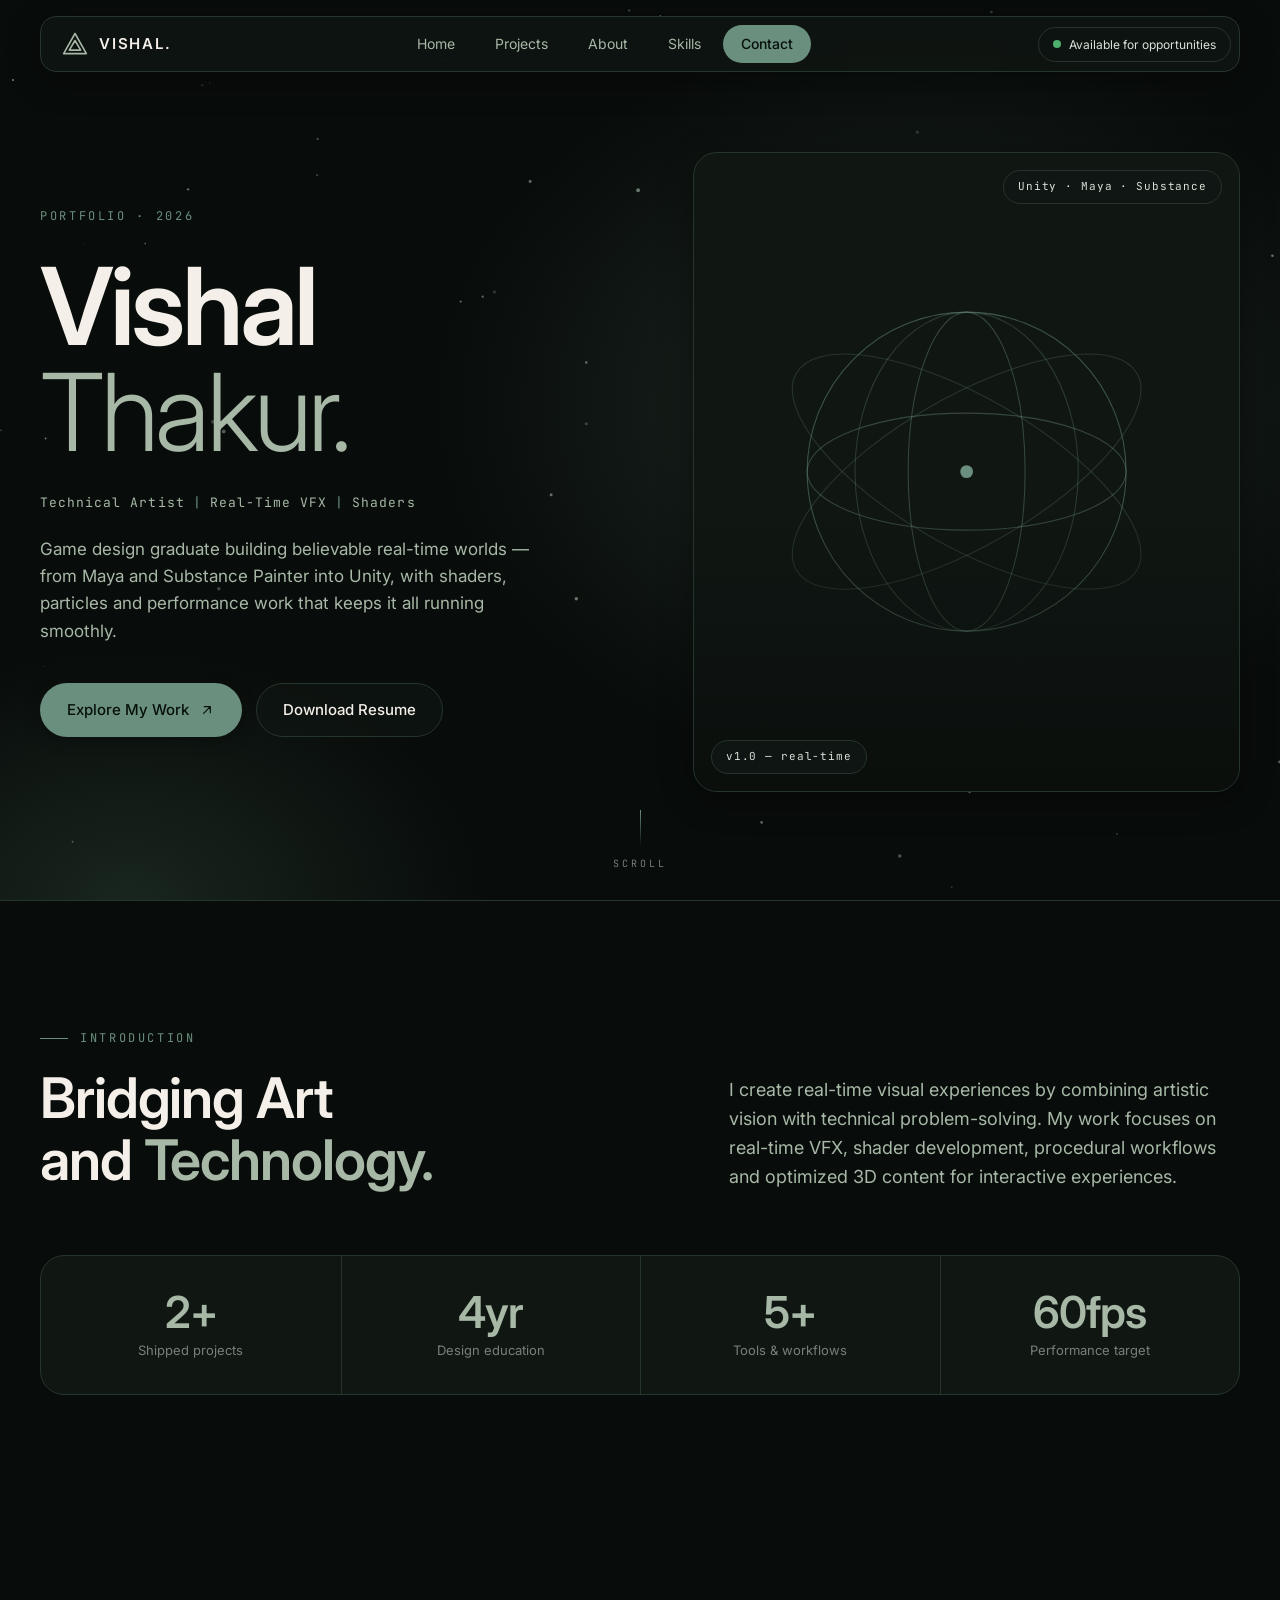
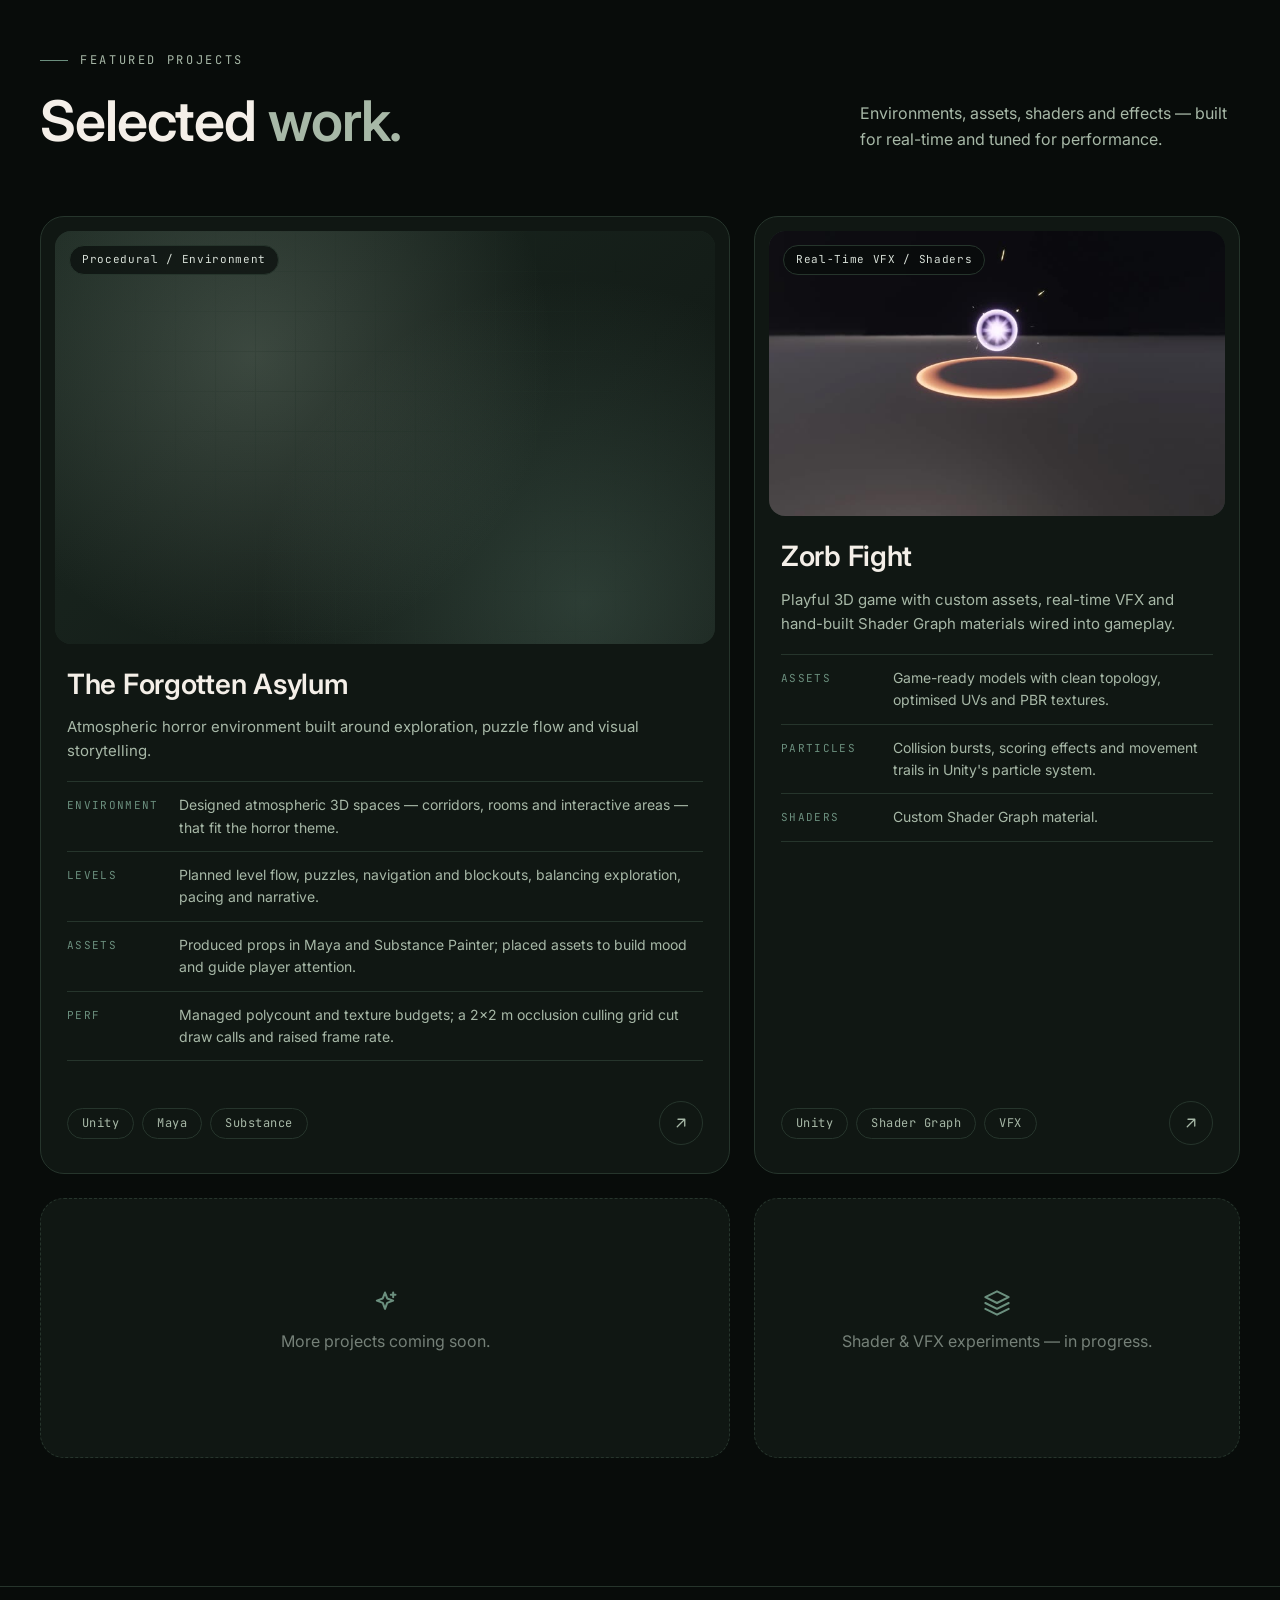
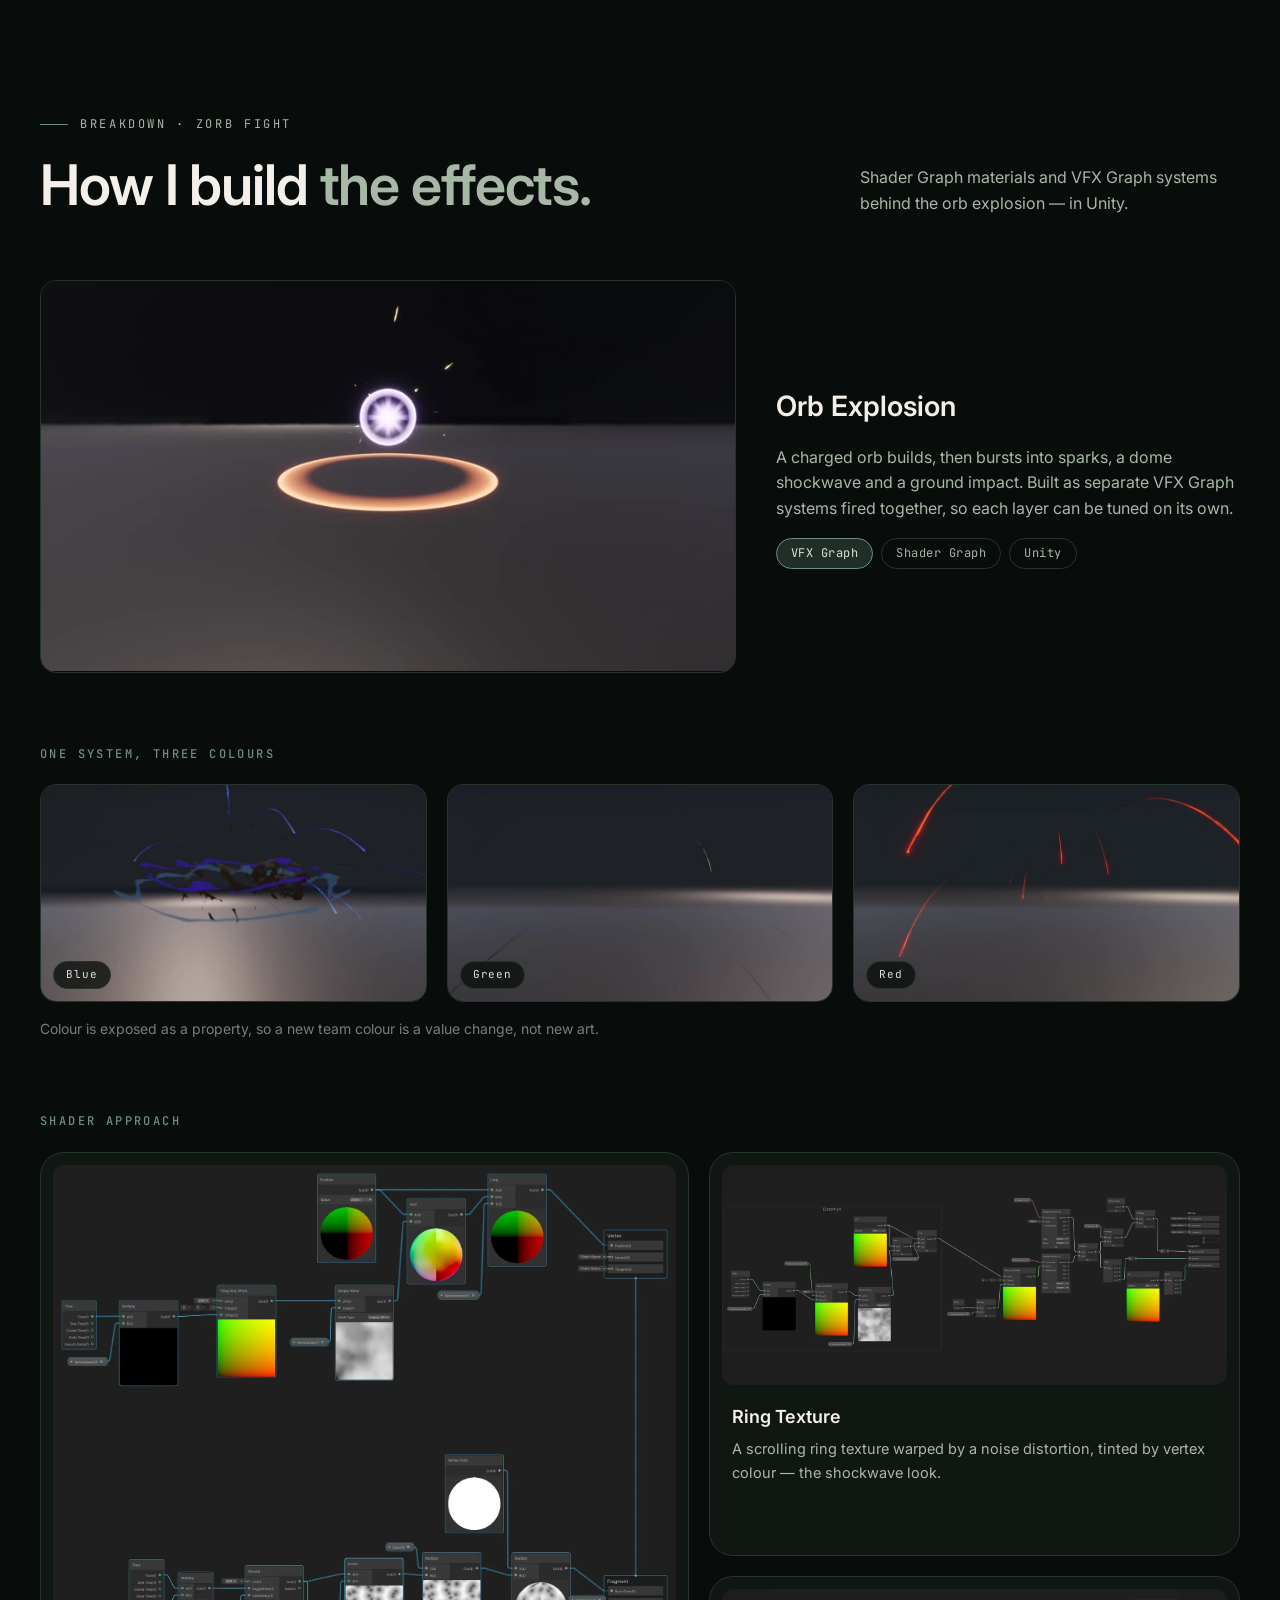
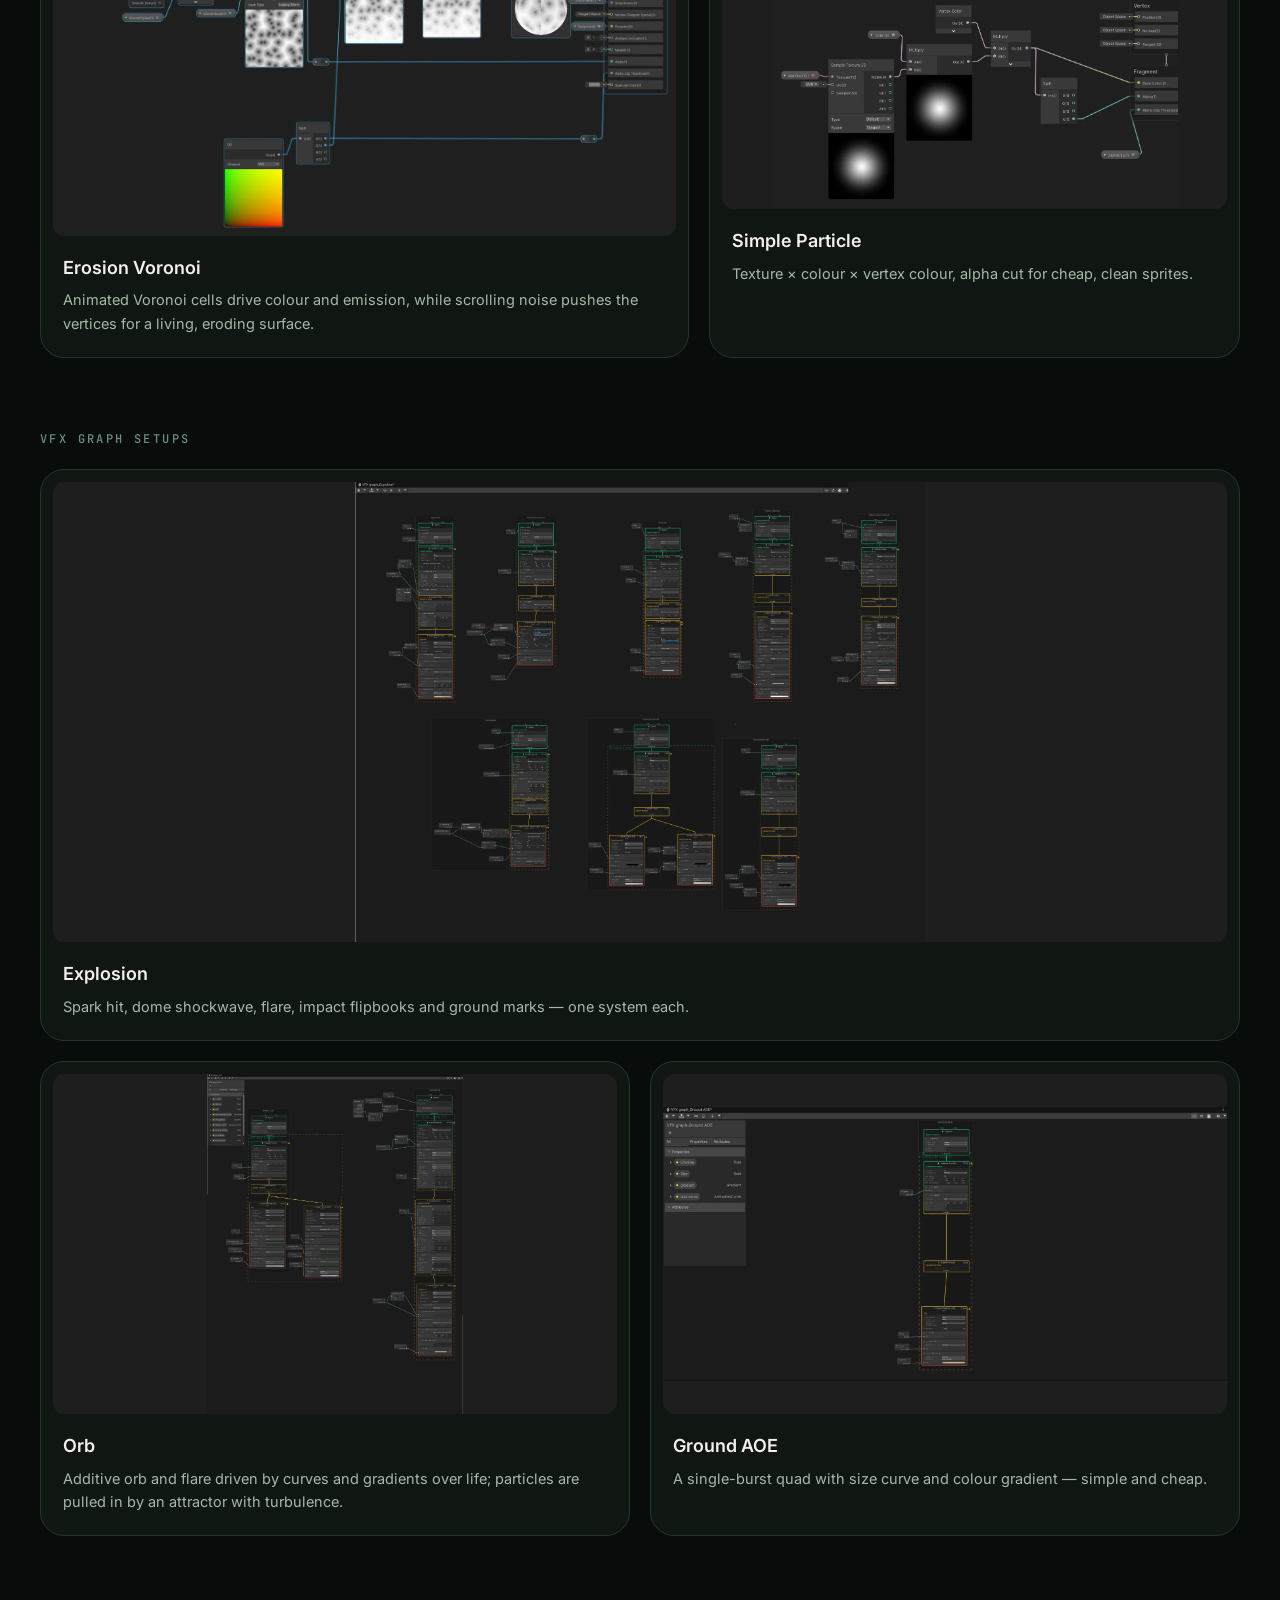
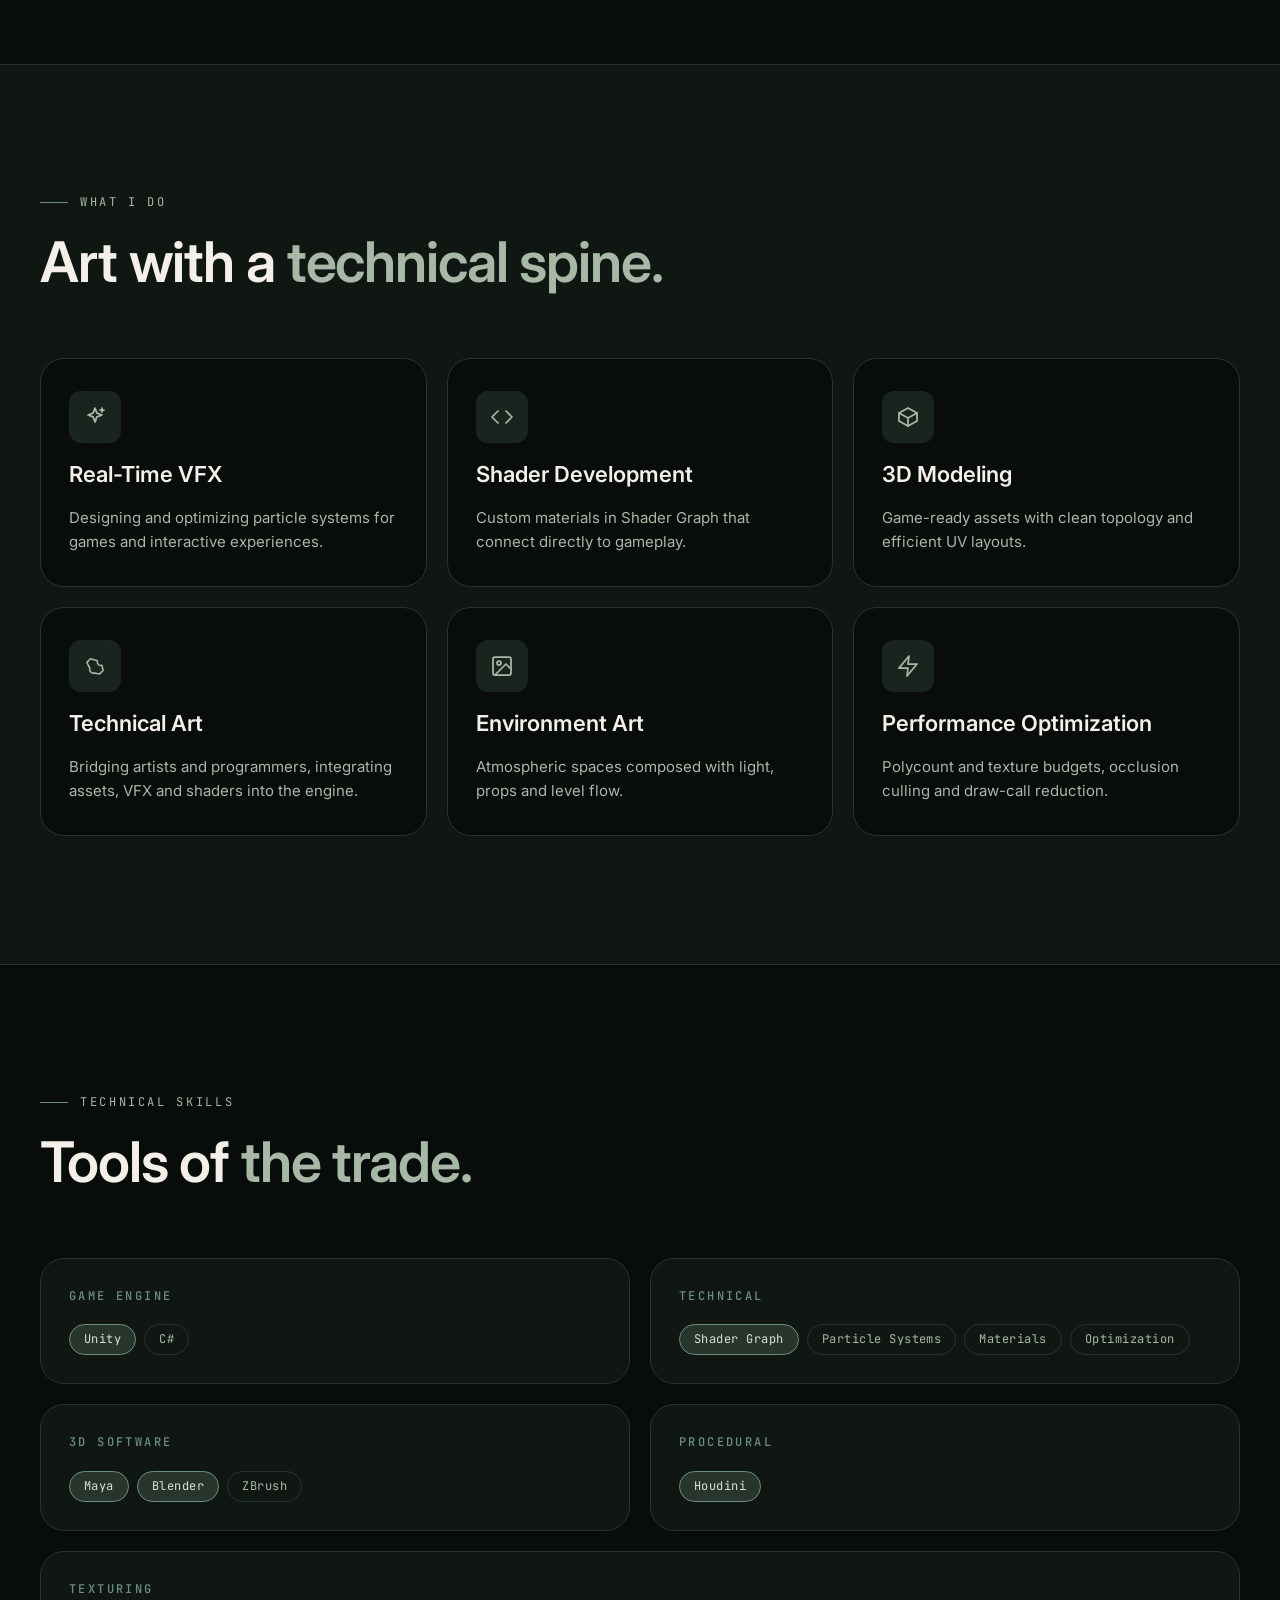
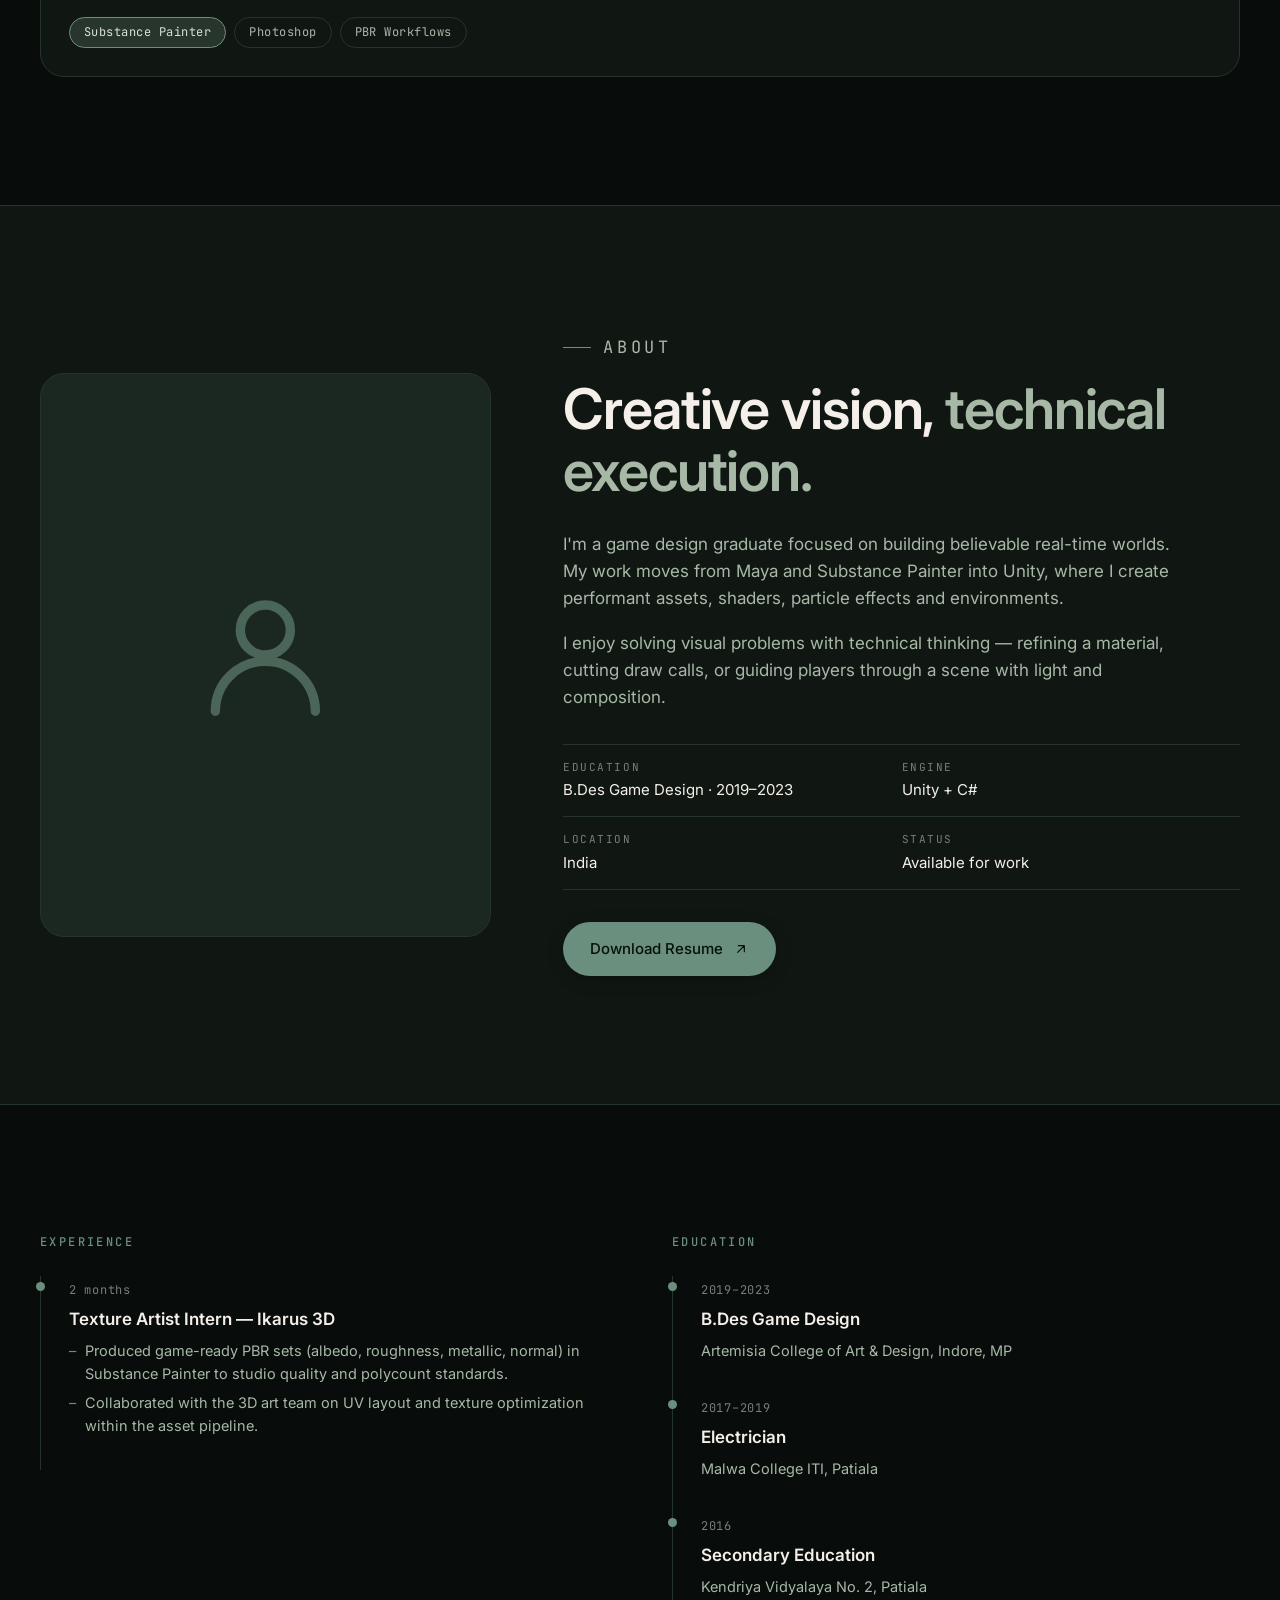
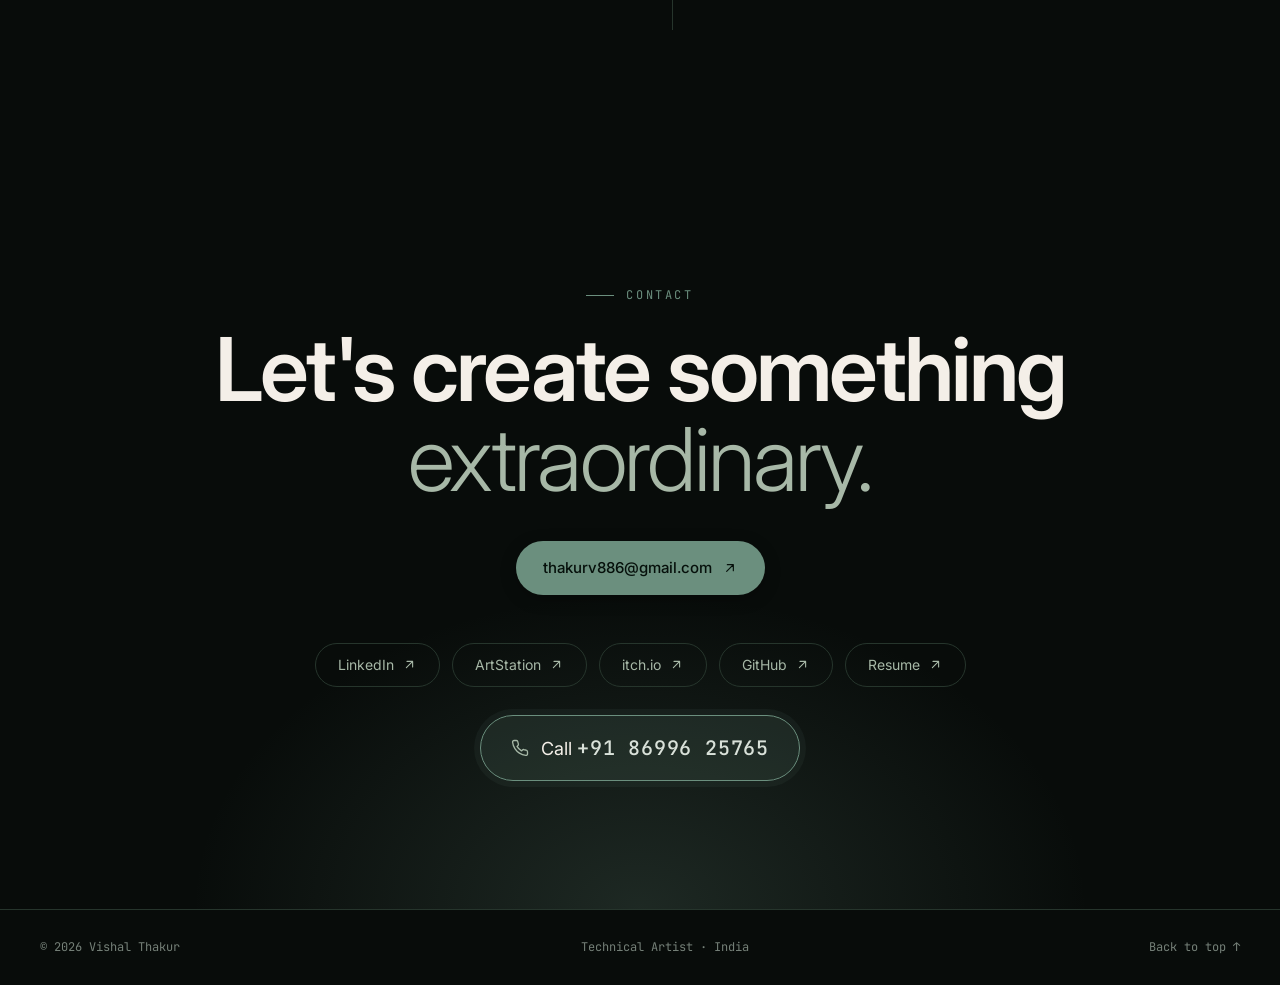
==== commit cb01547a: "Add Zorb Fight breakdown, Blender/Houdini skills, highlighted phone Co-Authored-By: Claude Sonnet 5." ====
--- a/index.html
+++ b/index.html
@@ -42,6 +42,7 @@
         <symbol id="i-bolt" viewBox="0 0 24 24" fill="none" stroke="currentColor" stroke-width="1.75" stroke-linecap="round" stroke-linejoin="round"><path d="M13 2 3 14h9l-1 8 10-12h-9z"/></symbol>
         <symbol id="i-user" viewBox="0 0 24 24" fill="none" stroke="currentColor" stroke-width="1.5" stroke-linecap="round" stroke-linejoin="round"><circle cx="12" cy="8" r="4"/><path d="M4 21a8 8 0 0 1 16 0"/></symbol>
         <symbol id="i-mail" viewBox="0 0 24 24" fill="none" stroke="currentColor" stroke-width="1.75" stroke-linecap="round" stroke-linejoin="round"><rect x="2" y="4" width="20" height="16" rx="2"/><path d="m22 7-10 6L2 7"/></symbol>
+        <symbol id="i-phone" viewBox="0 0 24 24" fill="none" stroke="currentColor" stroke-width="1.75" stroke-linecap="round" stroke-linejoin="round"><path d="M22 16.9v3a2 2 0 0 1-2.2 2 19.8 19.8 0 0 1-8.6-3.1 19.5 19.5 0 0 1-6-6A19.8 19.8 0 0 1 2.1 4.2 2 2 0 0 1 4.1 2h3a2 2 0 0 1 2 1.7c.1 1 .4 1.9.7 2.8a2 2 0 0 1-.5 2.1L8 9.9a16 16 0 0 0 6 6l1.3-1.3a2 2 0 0 1 2.1-.4c.9.3 1.8.6 2.8.7a2 2 0 0 1 1.7 2z"/></symbol>
         <symbol id="i-logo" viewBox="0 0 32 32" fill="none" stroke="currentColor" stroke-width="1.8" stroke-linejoin="round"><path d="M16 4 29 27H3z"/><path d="M16 12l6.5 11h-13z"/></symbol>
       </defs>
     </svg>
@@ -183,8 +184,7 @@
             <article class="card narrow reveal d1">
               <a class="thumb" href="https://d3d-studios.itch.io/zorb-fight" target="_blank" rel="noreferrer" aria-label="View Zorb Fight">
                 <div class="ph"></div>
-                <!-- PHOTO: images/project2.jpg -->
-                <img class="project-photo" src="images/project2.jpg" alt="Zorb Fight screenshot" loading="lazy" />
+                <video class="lazy-vid" src="images/zorb/orb.mp4" poster="images/zorb/orb.jpg" muted loop playsinline preload="none" aria-label="Zorb Fight orb explosion VFX"></video>
                 <span class="badge">Real-Time VFX / Shaders</span>
               </a>
               <div class="card-body">
@@ -197,7 +197,7 @@
                 </dl>
                 <div class="card-foot">
                   <div class="tags"><span class="tag">Unity</span><span class="tag">Shader Graph</span><span class="tag">VFX</span></div>
-                  <a class="icon-btn" href="https://d3d-studios.itch.io/zorb-fight" target="_blank" rel="noreferrer" aria-label="Open project"><svg><use href="#i-arrow" /></svg></a>
+                  <a class="icon-btn" href="#zorb" aria-label="See the Zorb Fight breakdown"><svg><use href="#i-arrow" /></svg></a>
                 </div>
               </div>
             </article>
@@ -218,6 +218,74 @@
         </div>
       </section>
 
+      <!-- ============ ZORB FIGHT BREAKDOWN ============ -->
+      <section class="section zorb" id="zorb">
+        <div class="container">
+          <div class="section-head">
+            <div class="reveal">
+              <p class="label">Breakdown · Zorb Fight</p>
+              <h2 class="title">How I build <em>the effects.</em></h2>
+            </div>
+            <p class="reveal d1">Shader Graph materials and VFX Graph systems behind the orb explosion — in Unity.</p>
+          </div>
+
+          <!-- Hero video -->
+          <div class="bd-hero reveal">
+            <figure class="media">
+              <video class="lazy-vid" src="images/zorb/orb.mp4" poster="images/zorb/orb.jpg" muted loop playsinline preload="none" aria-label="Orb explosion VFX"></video>
+            </figure>
+            <div class="bd-copy">
+              <h3>Orb Explosion</h3>
+              <p>A charged orb builds, then bursts into sparks, a dome shockwave and a ground impact. Built as separate VFX Graph systems fired together, so each layer can be tuned on its own.</p>
+              <div class="tags"><span class="tag on">VFX Graph</span><span class="tag">Shader Graph</span><span class="tag">Unity</span></div>
+            </div>
+          </div>
+
+          <!-- Colour variants -->
+          <h3 class="bd-sub reveal">One system, three colours</h3>
+          <div class="variants">
+            <figure class="media reveal"><video class="lazy-vid" src="images/zorb/blue.mp4" poster="images/zorb/blue.jpg" muted loop playsinline preload="none" aria-label="Blue explosion"></video><figcaption>Blue</figcaption></figure>
+            <figure class="media reveal d1"><video class="lazy-vid" src="images/zorb/green.mp4" poster="images/zorb/green.jpg" muted loop playsinline preload="none" aria-label="Green explosion"></video><figcaption>Green</figcaption></figure>
+            <figure class="media reveal d2"><video class="lazy-vid" src="images/zorb/red.mp4" poster="images/zorb/red.jpg" muted loop playsinline preload="none" aria-label="Red explosion"></video><figcaption>Red</figcaption></figure>
+          </div>
+          <p class="bd-note reveal">Colour is exposed as a property, so a new team colour is a value change, not new art.</p>
+
+          <!-- Shaders -->
+          <h3 class="bd-sub reveal">Shader approach</h3>
+          <div class="shots split">
+            <a class="shot tall reveal" href="images/zorb/voronoi.webp" target="_blank" rel="noreferrer">
+              <img src="images/zorb/voronoi.webp" alt="Erosion Voronoi Shader Graph" loading="lazy" />
+              <div><b>Erosion Voronoi</b><p>Animated Voronoi cells drive colour and emission, while scrolling noise pushes the vertices for a living, eroding surface.</p></div>
+            </a>
+            <a class="shot reveal d1" href="images/zorb/ring.webp" target="_blank" rel="noreferrer">
+              <img src="images/zorb/ring.webp" alt="Ring texture Shader Graph" loading="lazy" />
+              <div><b>Ring Texture</b><p>A scrolling ring texture warped by a noise distortion, tinted by vertex colour — the shockwave look.</p></div>
+            </a>
+            <a class="shot reveal d2" href="images/zorb/particle.webp" target="_blank" rel="noreferrer">
+              <img src="images/zorb/particle.webp" alt="Simple particle Shader Graph" loading="lazy" />
+              <div><b>Simple Particle</b><p>Texture × colour × vertex colour, alpha cut for cheap, clean sprites.</p></div>
+            </a>
+          </div>
+
+          <!-- VFX graphs -->
+          <h3 class="bd-sub reveal">VFX Graph setups</h3>
+          <div class="shots">
+            <a class="shot wide reveal" href="images/zorb/vfx-explosion.webp" target="_blank" rel="noreferrer">
+              <img src="images/zorb/vfx-explosion.webp" alt="Explosion VFX Graph" loading="lazy" />
+              <div><b>Explosion</b><p>Spark hit, dome shockwave, flare, impact flipbooks and ground marks — one system each.</p></div>
+            </a>
+            <a class="shot reveal d1" href="images/zorb/vfx-orb.webp" target="_blank" rel="noreferrer">
+              <img src="images/zorb/vfx-orb.webp" alt="Orb VFX Graph" loading="lazy" />
+              <div><b>Orb</b><p>Additive orb and flare driven by curves and gradients over life; particles are pulled in by an attractor with turbulence.</p></div>
+            </a>
+            <a class="shot reveal d2" href="images/zorb/vfx-ground.webp" target="_blank" rel="noreferrer">
+              <img src="images/zorb/vfx-ground.webp" alt="Ground AOE VFX Graph" loading="lazy" />
+              <div><b>Ground AOE</b><p>A single-burst quad with size curve and colour gradient — simple and cheap.</p></div>
+            </a>
+          </div>
+        </div>
+      </section>
+
       <!-- ============ WHAT I DO ============ -->
       <section class="section do">
         <div class="container">
@@ -251,8 +319,9 @@
           <div class="skills-grid">
             <div class="skill-card reveal"><h3>Game Engine</h3><div class="tags"><span class="tag on">Unity</span><span class="tag">C#</span></div></div>
             <div class="skill-card reveal d1"><h3>Technical</h3><div class="tags"><span class="tag on">Shader Graph</span><span class="tag">Particle Systems</span><span class="tag">Materials</span><span class="tag">Optimization</span></div></div>
-            <div class="skill-card reveal"><h3>3D Software</h3><div class="tags"><span class="tag on">Maya</span><span class="tag">ZBrush</span></div></div>
-            <div class="skill-card reveal d1"><h3>Texturing</h3><div class="tags"><span class="tag on">Substance Painter</span><span class="tag">Photoshop</span><span class="tag">PBR Workflows</span></div></div>
+            <div class="skill-card reveal"><h3>3D Software</h3><div class="tags"><span class="tag on">Maya</span><span class="tag on">Blender</span><span class="tag">ZBrush</span></div></div>
+            <div class="skill-card reveal d1"><h3>Procedural</h3><div class="tags"><span class="tag on">Houdini</span></div></div>
+            <div class="skill-card reveal"><h3>Texturing</h3><div class="tags"><span class="tag on">Substance Painter</span><span class="tag">Photoshop</span><span class="tag">PBR Workflows</span></div></div>
           </div>
         </div>
       </section>
@@ -318,7 +387,7 @@
             <a href="https://github.com/Vishu886" target="_blank" rel="noreferrer">GitHub <svg><use href="#i-arrow" /></svg></a>
             <a href="resume.pdf" download>Resume <svg><use href="#i-arrow" /></svg></a>
           </div>
-          <p class="contact-phone"><a href="tel:+918699625765">+91 86996 25765</a></p>
+          <a class="phone-btn reveal d2" href="tel:+918699625765"><svg width="18" height="18"><use href="#i-phone" /></svg><span>Call <b>+91 86996 25765</b></span></a>
         </div>
       </section>
     </main>
--- a/styles.css
+++ b/styles.css
@@ -393,3 +393,55 @@
   *, *::before, *::after { animation: none !important; transition: none !important; }
   .reveal { opacity: 1; transform: none; }
 }
+
+/* ---------- Zorb Fight breakdown ---------- */
+.zorb { border-top: 1px solid var(--border); }
+.media { margin: 0; position: relative; border-radius: var(--r-lg); overflow: hidden; border: 1px solid var(--border); background: var(--surface); }
+.media video { display: block; width: 100%; height: auto; aspect-ratio: 16 / 9; object-fit: cover; }
+.media figcaption { position: absolute; left: 12px; bottom: 12px; font-family: var(--mono); font-size: 11px; letter-spacing: .08em; padding: 4px 12px; border-radius: var(--r-full); background: rgba(8,12,10,.75); border: 1px solid var(--border); color: var(--mist); }
+.bd-hero { display: grid; grid-template-columns: 1.5fr 1fr; gap: 40px; align-items: center; }
+.bd-copy { display: flex; flex-direction: column; gap: 16px; }
+.bd-copy h3 { font-size: 28px; font-weight: 600; }
+.bd-copy p { color: var(--text-2); }
+.bd-sub { font-family: var(--mono); font-size: 12px; font-weight: 500; letter-spacing: .2em; text-transform: uppercase; color: var(--sage); margin: 72px 0 20px; }
+.variants { display: grid; grid-template-columns: repeat(3, 1fr); gap: 20px; }
+.bd-note { margin-top: 16px; color: var(--text-3); font-size: 14px; }
+.shots { display: grid; grid-template-columns: repeat(2, 1fr); gap: 20px; }
+.shot { display: flex; flex-direction: column; background: var(--surface); border: 1px solid var(--border); border-radius: var(--r-xl); padding: 12px 12px 22px; transition: border-color .3s, transform .3s; }
+.shot:hover { border-color: var(--sage); transform: translateY(-3px); }
+.shot.wide { grid-column: 1 / -1; }
+.shot img { width: 100%; height: 340px; object-fit: contain; background: #1e1e1e; border-radius: var(--r-md); }
+.shot.wide img { height: 460px; }
+.shot div { padding: 18px 10px 0; }
+.shot b { font-weight: 600; font-size: 18px; }
+.shot p { color: var(--text-2); font-size: 14.5px; margin-top: 6px; max-width: 760px; }
+.skills-grid .skill-card:last-child:nth-child(odd) { grid-column: 1 / -1; }
+
+/* Phone highlight */
+.phone-btn {
+  display: inline-flex; align-items: center; gap: 12px; margin-top: 28px;
+  padding: 16px 30px; border-radius: var(--r-full);
+  background: rgba(107, 143, 126, .16); border: 1px solid var(--sage);
+  color: var(--ivory); font-size: 18px;
+  box-shadow: 0 0 0 6px rgba(107, 143, 126, .08);
+  transition: background .25s, transform .25s;
+}
+.phone-btn b { font-family: var(--mono); font-weight: 500; font-size: 20px; letter-spacing: .04em; color: var(--mist); }
+.phone-btn svg { color: var(--moss); }
+.phone-btn:hover { background: rgba(107, 143, 126, .3); transform: translateY(-2px); }
+
+@media (max-width: 1024px) { .bd-hero { grid-template-columns: 1fr; } }
+@media (max-width: 640px) {
+  .variants, .shots { grid-template-columns: 1fr; }
+  .shot img, .shot.wide img { height: 240px; }
+  .phone-btn { width: 100%; justify-content: center; padding-inline: 16px; font-size: 16px; }
+  .phone-btn b { font-size: 17px; }
+}
+
+.thumb video { position: absolute; inset: 0; width: 100%; height: 100%; object-fit: cover; transition: transform .8s cubic-bezier(.2,.7,.2,1); }
+.card:hover .thumb video { transform: scale(1.06); }
+.shots.split { grid-template-columns: 1.1fr .9fr; }
+.shots.split .shot.tall { grid-row: span 2; }
+.shots.split .shot.tall img { flex: 1; height: auto; min-height: 520px; }
+.shots.split .shot:not(.tall) img { height: 220px; }
+@media (max-width: 1024px) { .shots.split { grid-template-columns: 1fr; } .shots.split .shot.tall { grid-row: auto; } .shots.split .shot.tall img { min-height: 360px; } }
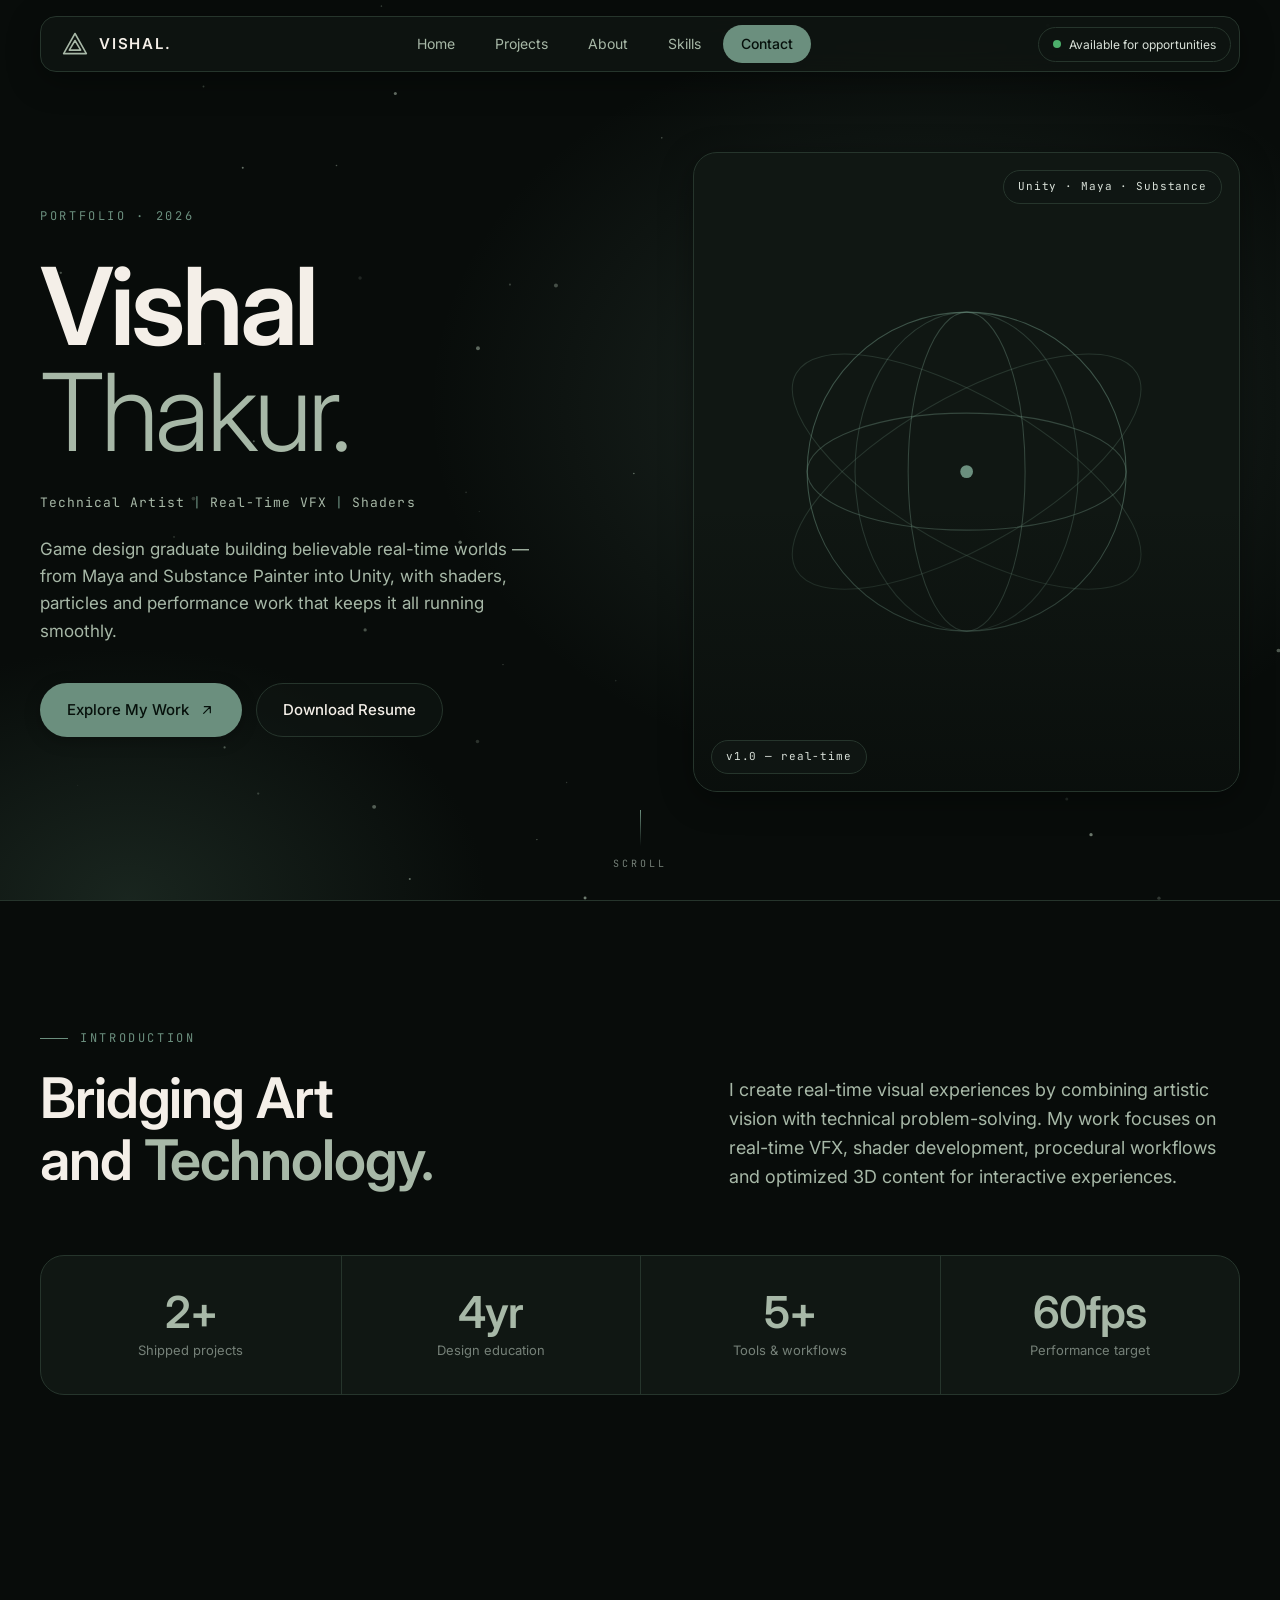
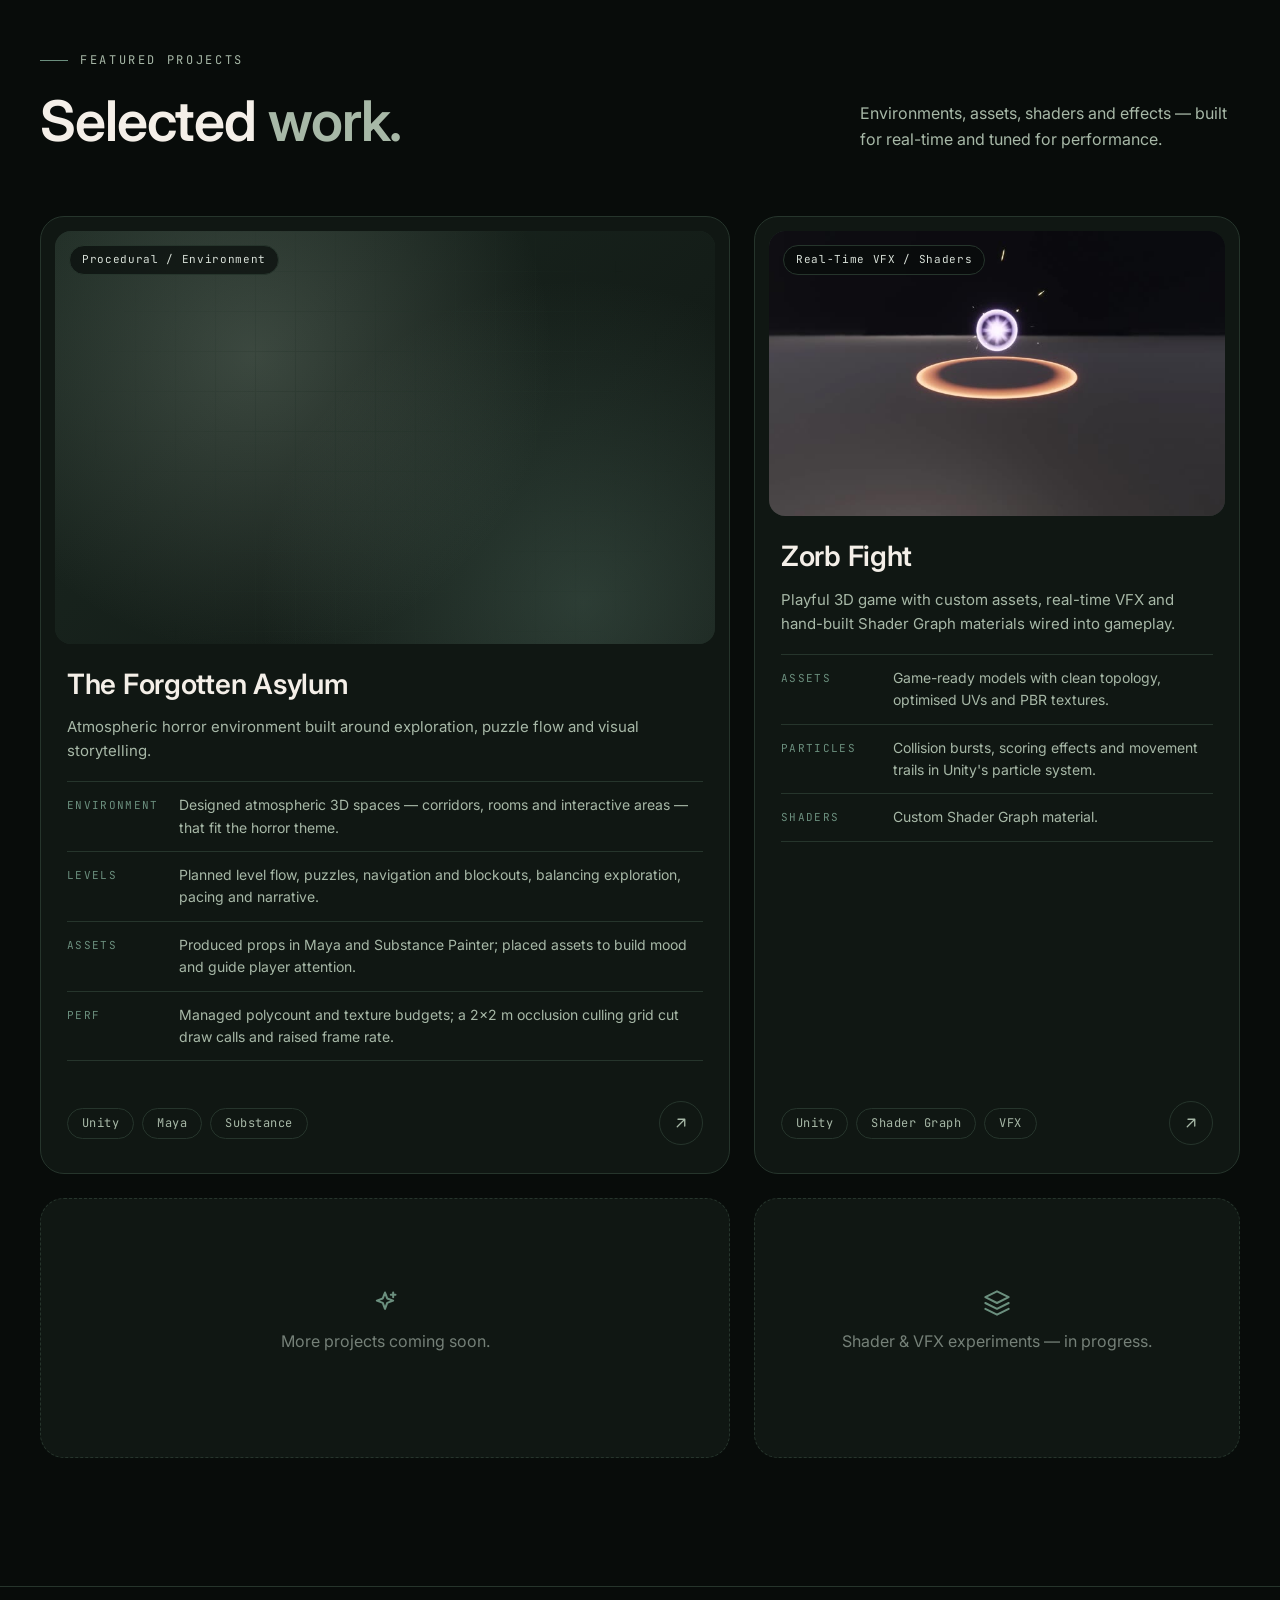
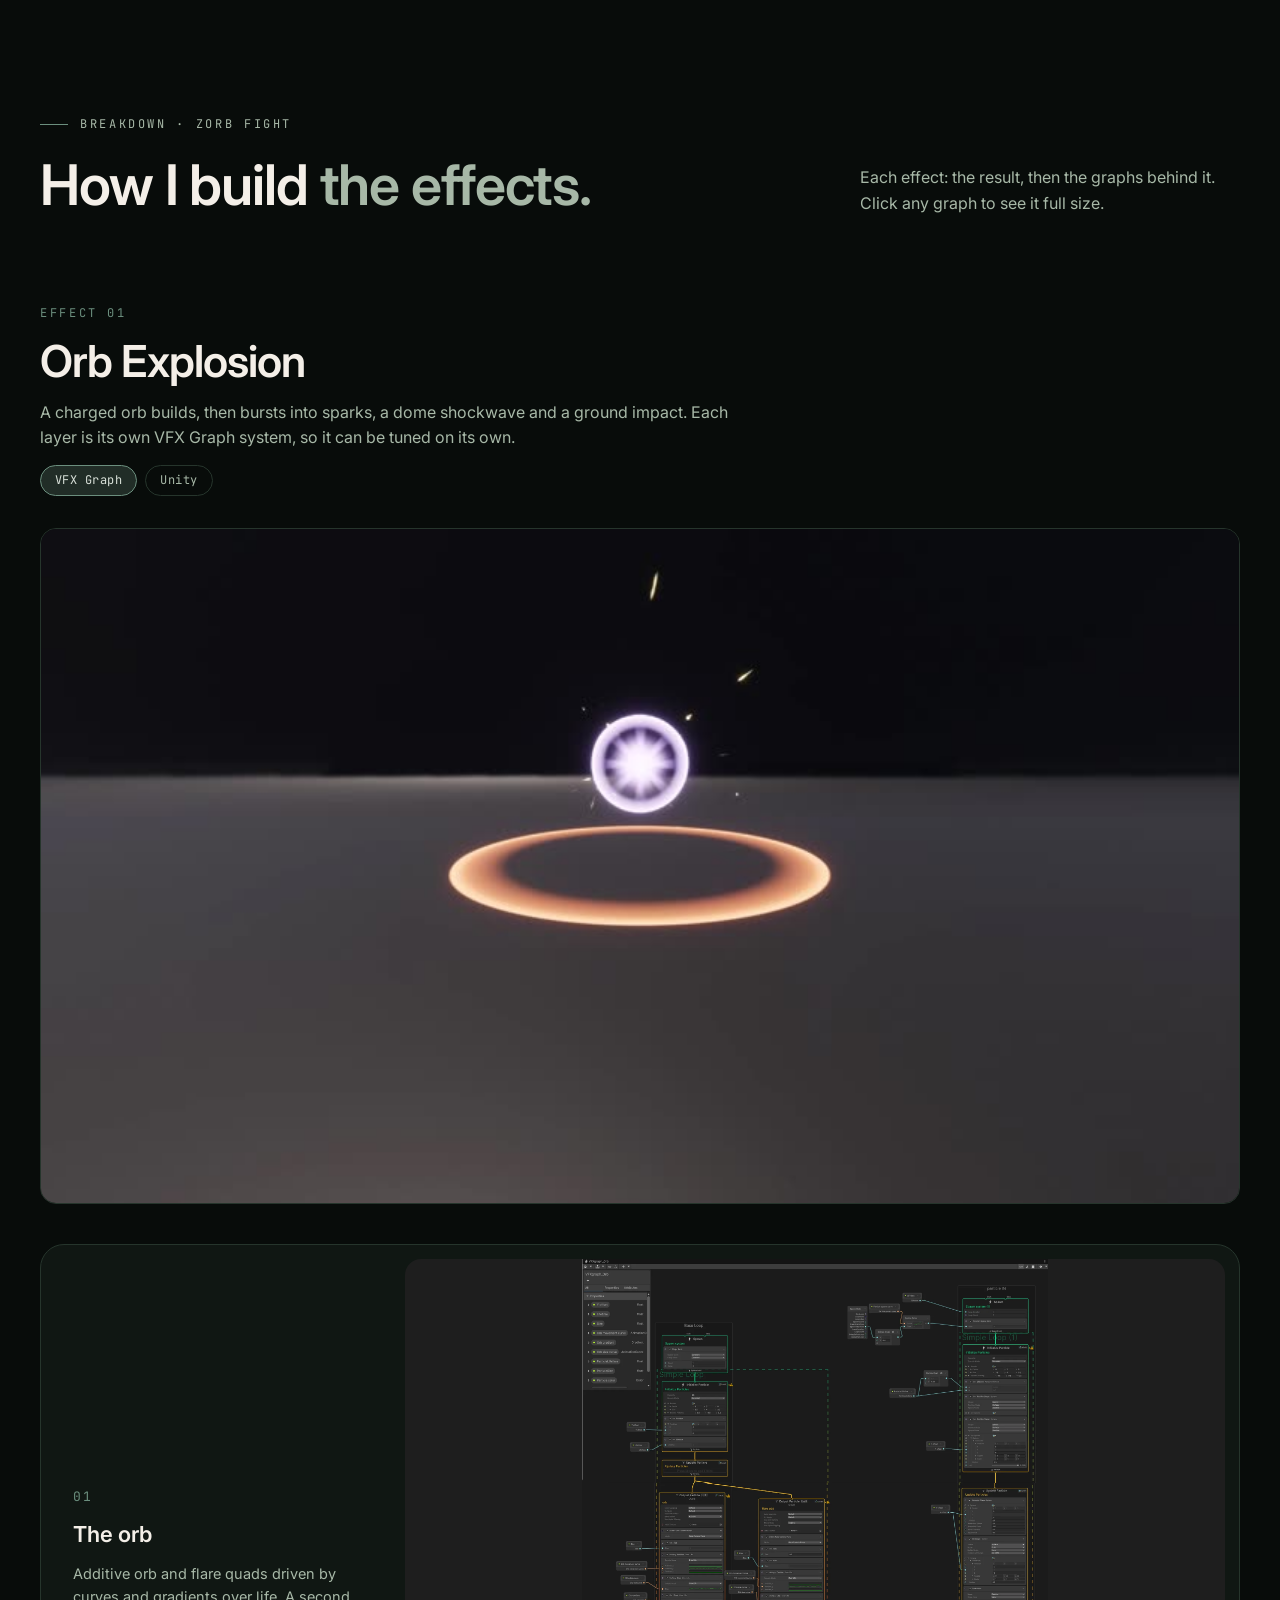
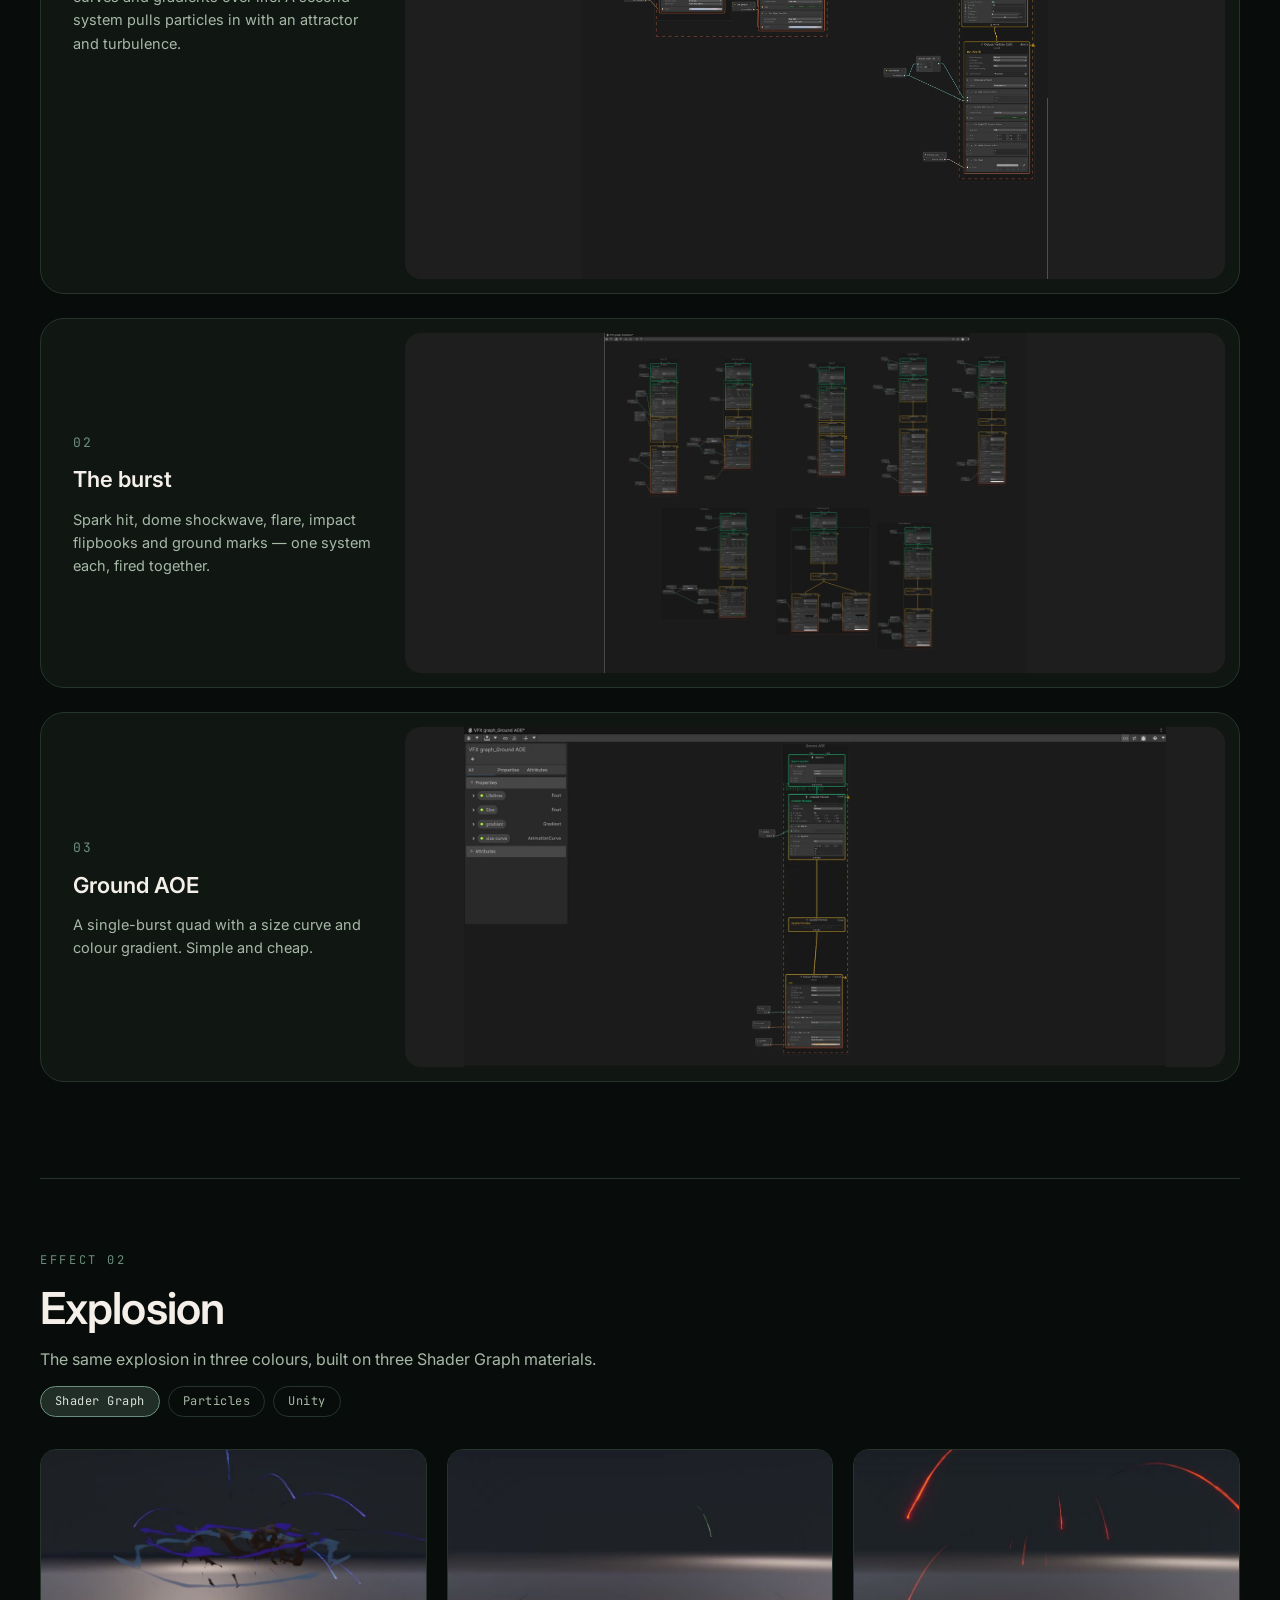
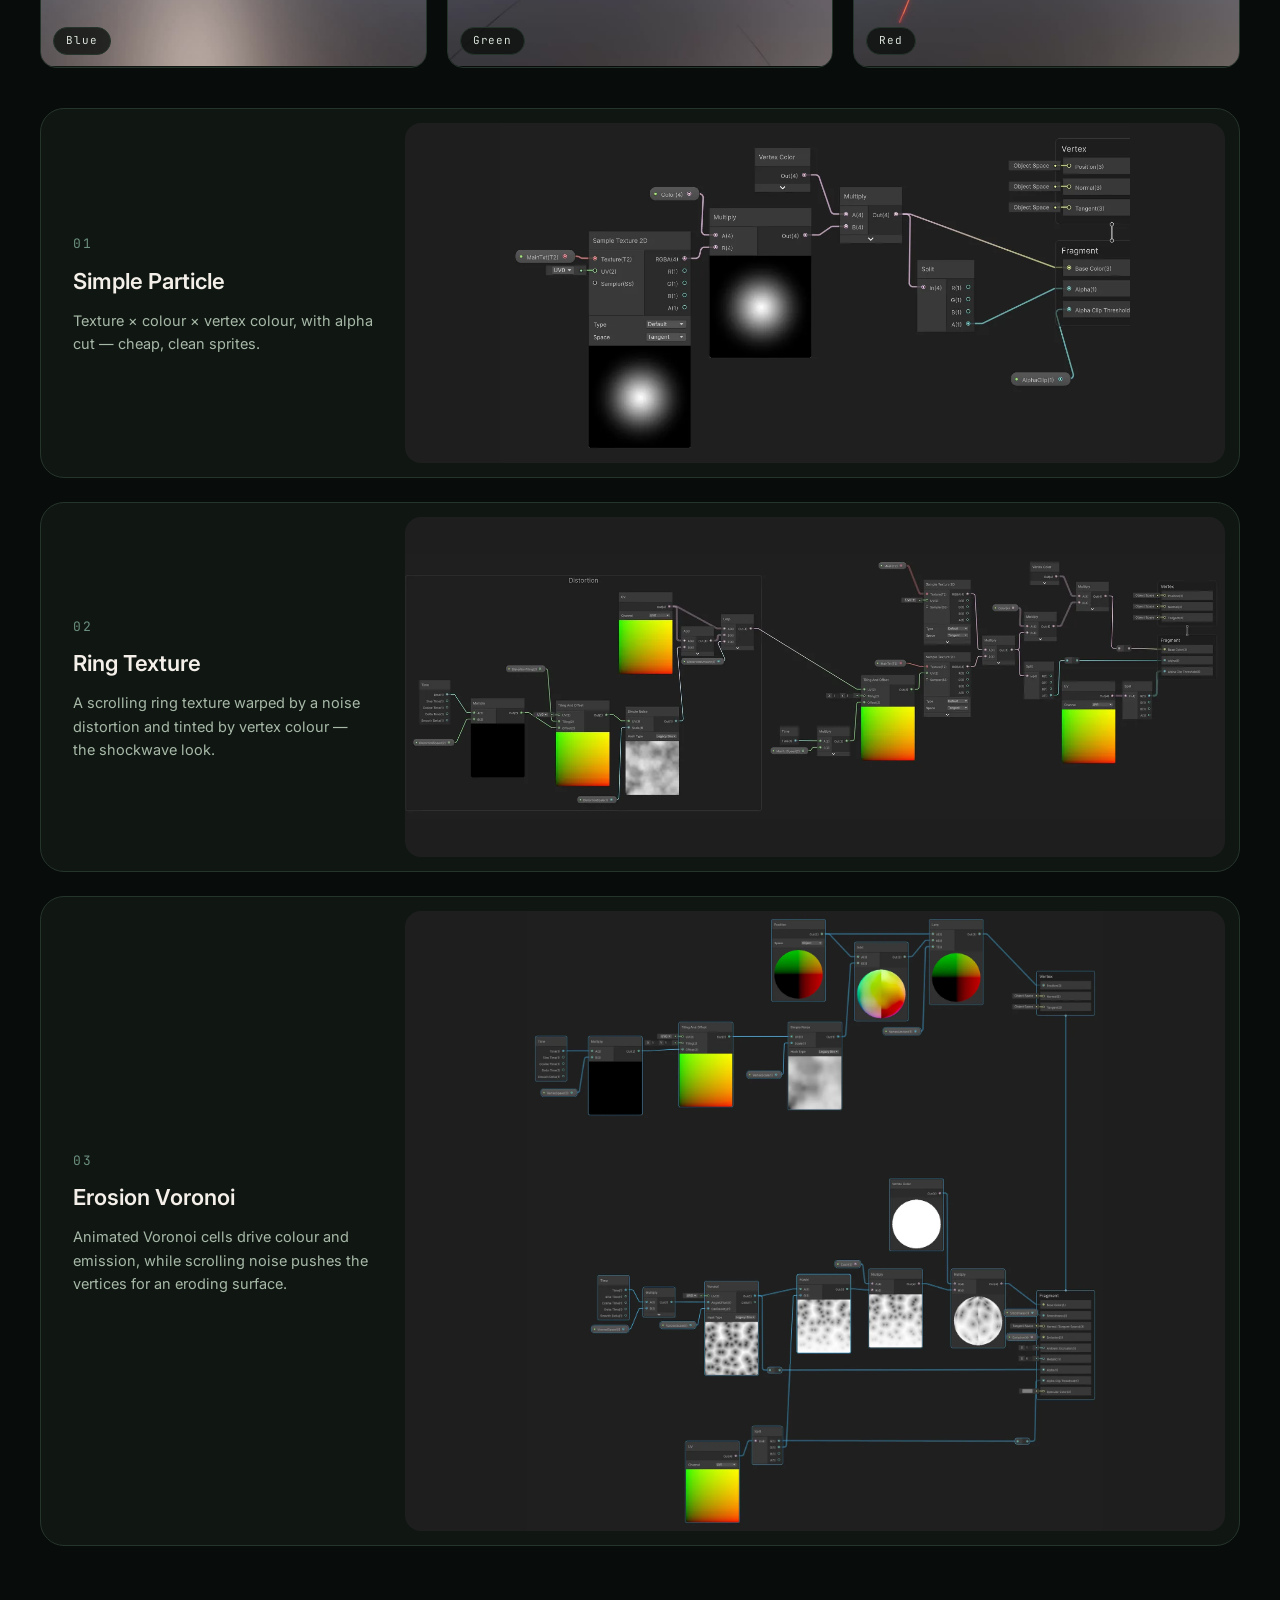
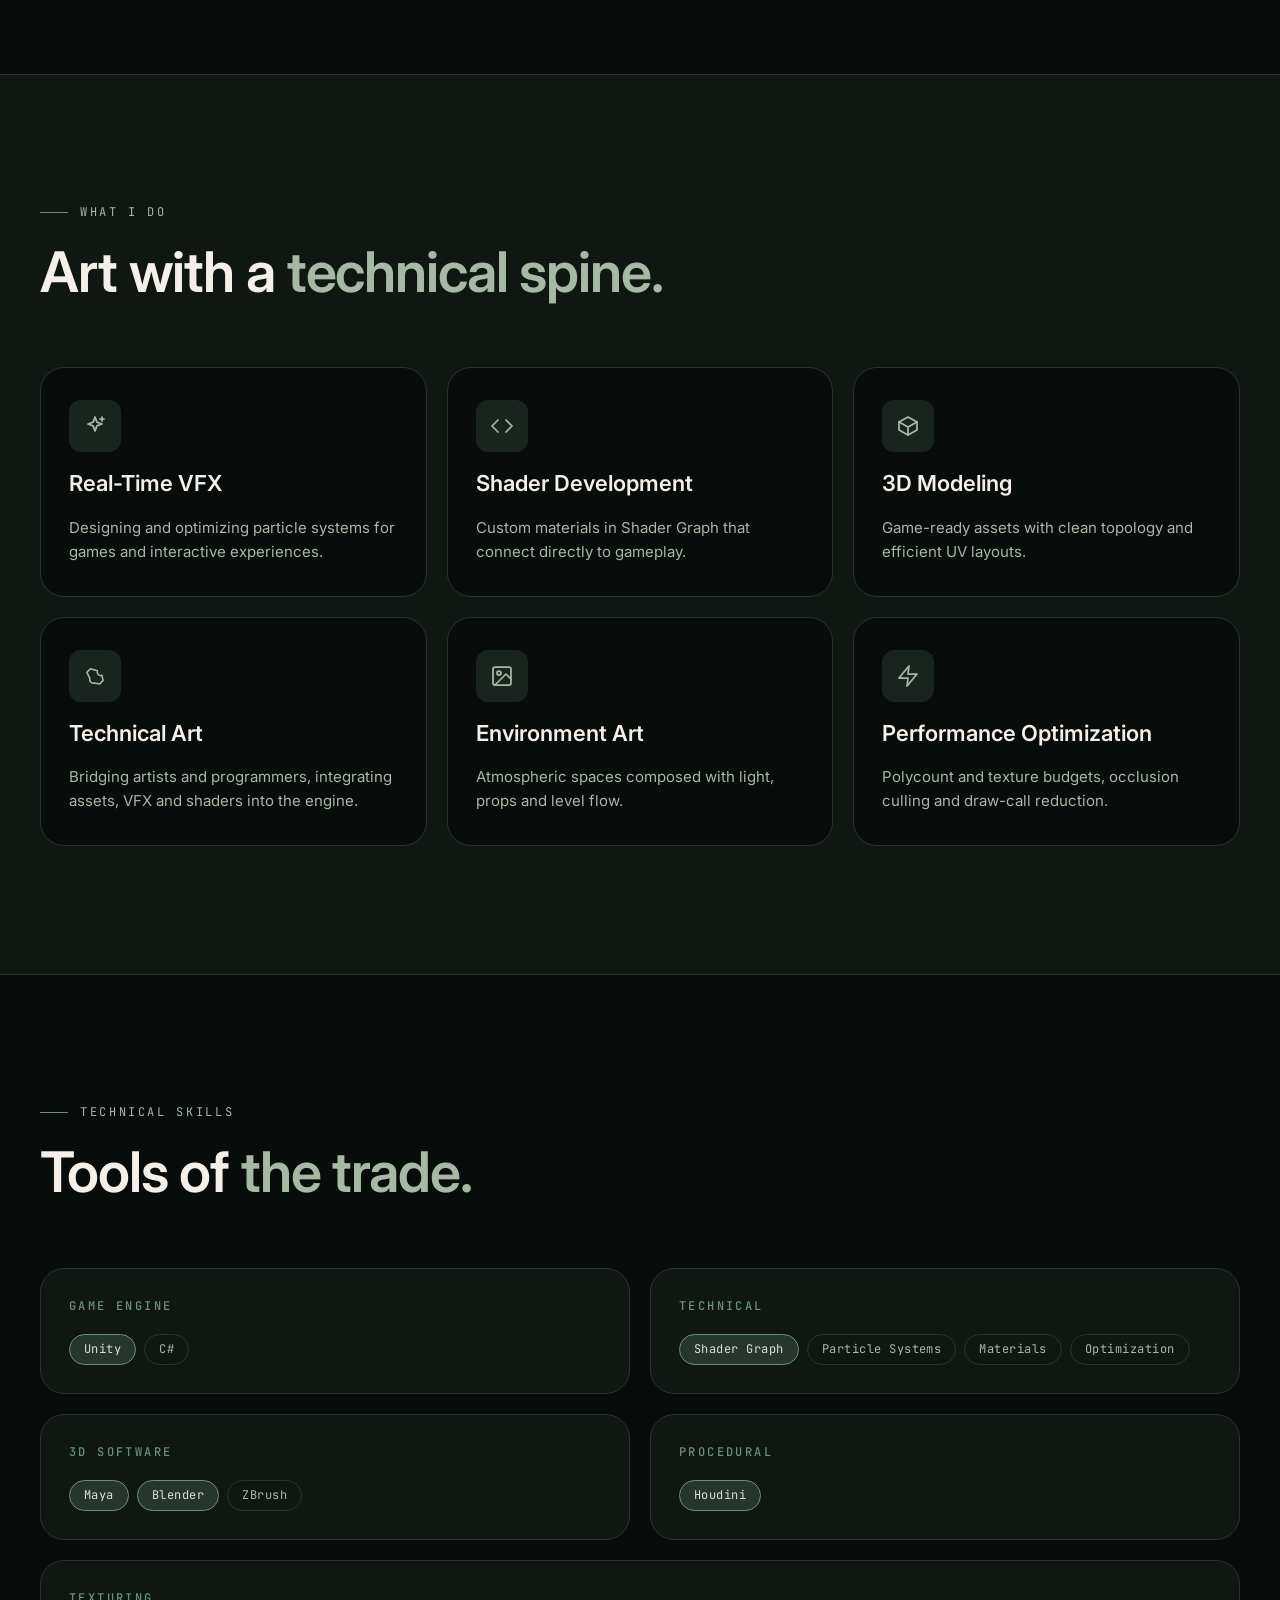
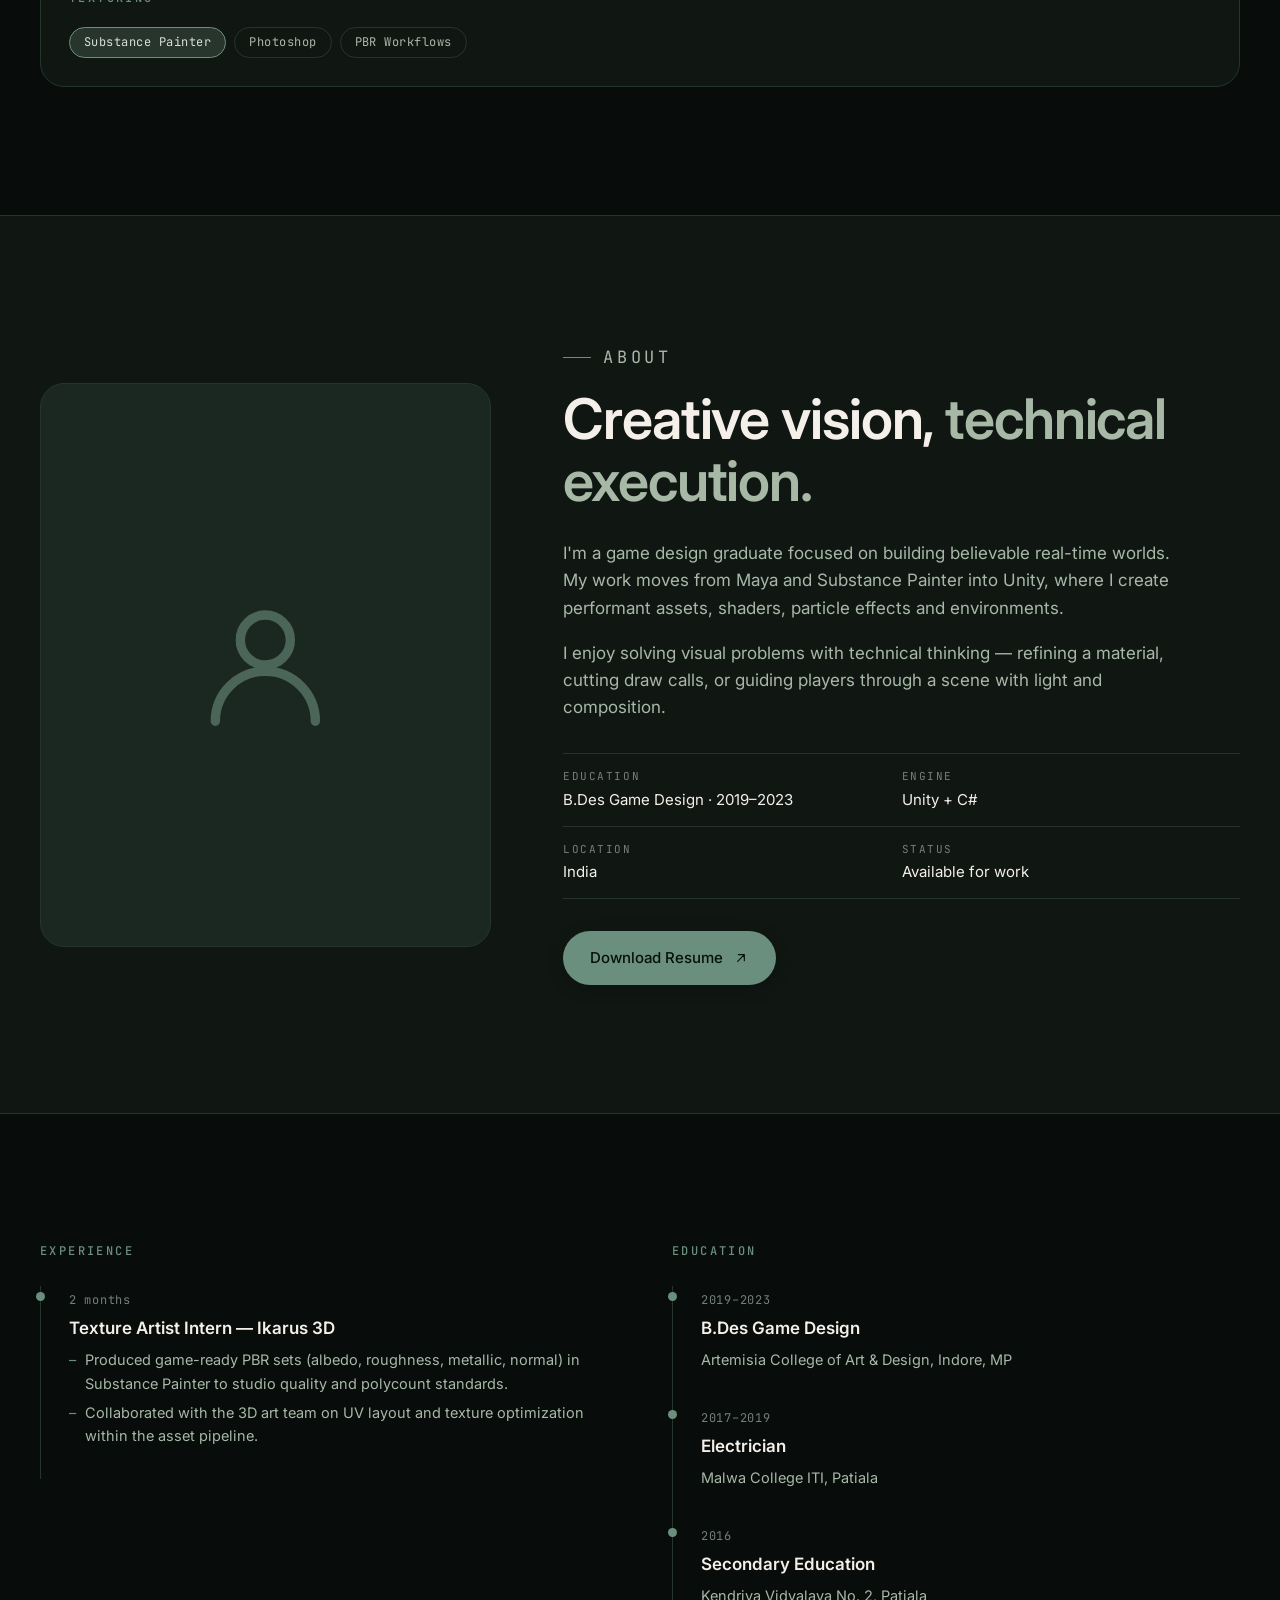
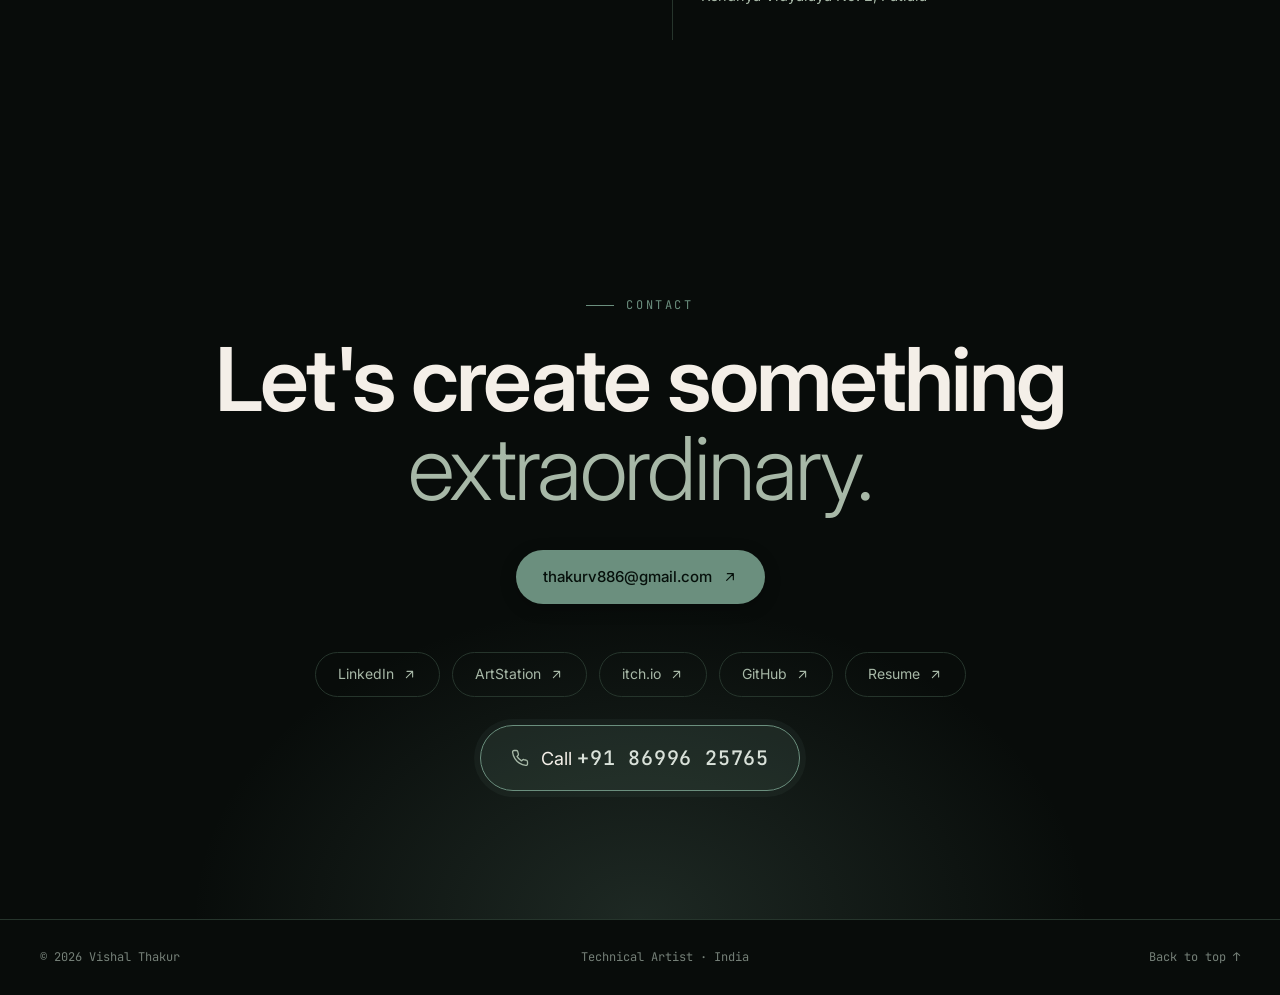
==== commit 64a97a51: "Reorganize Zorb Fight breakdown into per-effect stacked case studies Co-Authored-By: Claude Sonnet 5" ====
--- a/index.html
+++ b/index.html
@@ -219,6 +219,7 @@
       </section>
 
       <!-- ============ ZORB FIGHT BREAKDOWN ============ -->
+      <!-- Each effect = result video(s) on top, then the graphs that make it, stacked step by step. -->
       <section class="section zorb" id="zorb">
         <div class="container">
           <div class="section-head">
@@ -226,63 +227,64 @@
               <p class="label">Breakdown · Zorb Fight</p>
               <h2 class="title">How I build <em>the effects.</em></h2>
             </div>
-            <p class="reveal d1">Shader Graph materials and VFX Graph systems behind the orb explosion — in Unity.</p>
-          </div>
-
-          <!-- Hero video -->
-          <div class="bd-hero reveal">
-            <figure class="media">
+            <p class="reveal d1">Each effect: the result, then the graphs behind it. Click any graph to see it full size.</p>
+          </div>
+
+          <!-- ========== EFFECT 01: ORB EXPLOSION ========== -->
+          <article class="effect">
+            <header class="effect-head reveal">
+              <span class="effect-no">Effect 01</span>
+              <h3>Orb Explosion</h3>
+              <p>A charged orb builds, then bursts into sparks, a dome shockwave and a ground impact. Each layer is its own VFX Graph system, so it can be tuned on its own.</p>
+              <div class="tags"><span class="tag on">VFX Graph</span><span class="tag">Unity</span></div>
+            </header>
+            <figure class="media reveal">
               <video class="lazy-vid" src="images/zorb/orb.mp4" poster="images/zorb/orb.jpg" muted loop playsinline preload="none" aria-label="Orb explosion VFX"></video>
             </figure>
-            <div class="bd-copy">
-              <h3>Orb Explosion</h3>
-              <p>A charged orb builds, then bursts into sparks, a dome shockwave and a ground impact. Built as separate VFX Graph systems fired together, so each layer can be tuned on its own.</p>
-              <div class="tags"><span class="tag on">VFX Graph</span><span class="tag">Shader Graph</span><span class="tag">Unity</span></div>
-            </div>
-          </div>
-
-          <!-- Colour variants -->
-          <h3 class="bd-sub reveal">One system, three colours</h3>
-          <div class="variants">
-            <figure class="media reveal"><video class="lazy-vid" src="images/zorb/blue.mp4" poster="images/zorb/blue.jpg" muted loop playsinline preload="none" aria-label="Blue explosion"></video><figcaption>Blue</figcaption></figure>
-            <figure class="media reveal d1"><video class="lazy-vid" src="images/zorb/green.mp4" poster="images/zorb/green.jpg" muted loop playsinline preload="none" aria-label="Green explosion"></video><figcaption>Green</figcaption></figure>
-            <figure class="media reveal d2"><video class="lazy-vid" src="images/zorb/red.mp4" poster="images/zorb/red.jpg" muted loop playsinline preload="none" aria-label="Red explosion"></video><figcaption>Red</figcaption></figure>
-          </div>
-          <p class="bd-note reveal">Colour is exposed as a property, so a new team colour is a value change, not new art.</p>
-
-          <!-- Shaders -->
-          <h3 class="bd-sub reveal">Shader approach</h3>
-          <div class="shots split">
-            <a class="shot tall reveal" href="images/zorb/voronoi.webp" target="_blank" rel="noreferrer">
-              <img src="images/zorb/voronoi.webp" alt="Erosion Voronoi Shader Graph" loading="lazy" />
-              <div><b>Erosion Voronoi</b><p>Animated Voronoi cells drive colour and emission, while scrolling noise pushes the vertices for a living, eroding surface.</p></div>
-            </a>
-            <a class="shot reveal d1" href="images/zorb/ring.webp" target="_blank" rel="noreferrer">
-              <img src="images/zorb/ring.webp" alt="Ring texture Shader Graph" loading="lazy" />
-              <div><b>Ring Texture</b><p>A scrolling ring texture warped by a noise distortion, tinted by vertex colour — the shockwave look.</p></div>
-            </a>
-            <a class="shot reveal d2" href="images/zorb/particle.webp" target="_blank" rel="noreferrer">
-              <img src="images/zorb/particle.webp" alt="Simple particle Shader Graph" loading="lazy" />
-              <div><b>Simple Particle</b><p>Texture × colour × vertex colour, alpha cut for cheap, clean sprites.</p></div>
-            </a>
-          </div>
-
-          <!-- VFX graphs -->
-          <h3 class="bd-sub reveal">VFX Graph setups</h3>
-          <div class="shots">
-            <a class="shot wide reveal" href="images/zorb/vfx-explosion.webp" target="_blank" rel="noreferrer">
-              <img src="images/zorb/vfx-explosion.webp" alt="Explosion VFX Graph" loading="lazy" />
-              <div><b>Explosion</b><p>Spark hit, dome shockwave, flare, impact flipbooks and ground marks — one system each.</p></div>
-            </a>
-            <a class="shot reveal d1" href="images/zorb/vfx-orb.webp" target="_blank" rel="noreferrer">
-              <img src="images/zorb/vfx-orb.webp" alt="Orb VFX Graph" loading="lazy" />
-              <div><b>Orb</b><p>Additive orb and flare driven by curves and gradients over life; particles are pulled in by an attractor with turbulence.</p></div>
-            </a>
-            <a class="shot reveal d2" href="images/zorb/vfx-ground.webp" target="_blank" rel="noreferrer">
-              <img src="images/zorb/vfx-ground.webp" alt="Ground AOE VFX Graph" loading="lazy" />
-              <div><b>Ground AOE</b><p>A single-burst quad with size curve and colour gradient — simple and cheap.</p></div>
-            </a>
-          </div>
+            <ol class="steps">
+              <li class="step reveal">
+                <div class="step-text"><span class="step-no">01</span><h4>The orb</h4><p>Additive orb and flare quads driven by curves and gradients over life. A second system pulls particles in with an attractor and turbulence.</p></div>
+                <a class="step-img tall" href="images/zorb/vfx-orb.webp" target="_blank" rel="noreferrer"><img src="images/zorb/vfx-orb.webp" alt="Orb VFX Graph" loading="lazy" /></a>
+              </li>
+              <li class="step reveal">
+                <div class="step-text"><span class="step-no">02</span><h4>The burst</h4><p>Spark hit, dome shockwave, flare, impact flipbooks and ground marks — one system each, fired together.</p></div>
+                <a class="step-img" href="images/zorb/vfx-explosion.webp" target="_blank" rel="noreferrer"><img src="images/zorb/vfx-explosion.webp" alt="Explosion VFX Graph" loading="lazy" /></a>
+              </li>
+              <li class="step reveal">
+                <div class="step-text"><span class="step-no">03</span><h4>Ground AOE</h4><p>A single-burst quad with a size curve and colour gradient. Simple and cheap.</p></div>
+                <a class="step-img" href="images/zorb/vfx-ground.webp" target="_blank" rel="noreferrer"><img src="images/zorb/vfx-ground.webp" alt="Ground AOE VFX Graph" loading="lazy" /></a>
+              </li>
+            </ol>
+          </article>
+
+          <!-- ========== EFFECT 02: EXPLOSION (3 COLOURS) ========== -->
+          <article class="effect">
+            <header class="effect-head reveal">
+              <span class="effect-no">Effect 02</span>
+              <h3>Explosion</h3>
+              <p>The same explosion in three colours, built on three Shader Graph materials.</p>
+              <div class="tags"><span class="tag on">Shader Graph</span><span class="tag">Particles</span><span class="tag">Unity</span></div>
+            </header>
+            <div class="variants">
+              <figure class="media reveal"><video class="lazy-vid" src="images/zorb/blue.mp4" poster="images/zorb/blue.jpg" muted loop playsinline preload="none" aria-label="Blue explosion"></video><figcaption>Blue</figcaption></figure>
+              <figure class="media reveal d1"><video class="lazy-vid" src="images/zorb/green.mp4" poster="images/zorb/green.jpg" muted loop playsinline preload="none" aria-label="Green explosion"></video><figcaption>Green</figcaption></figure>
+              <figure class="media reveal d2"><video class="lazy-vid" src="images/zorb/red.mp4" poster="images/zorb/red.jpg" muted loop playsinline preload="none" aria-label="Red explosion"></video><figcaption>Red</figcaption></figure>
+            </div>
+            <ol class="steps">
+              <li class="step reveal">
+                <div class="step-text"><span class="step-no">01</span><h4>Simple Particle</h4><p>Texture × colour × vertex colour, with alpha cut — cheap, clean sprites.</p></div>
+                <a class="step-img" href="images/zorb/particle.webp" target="_blank" rel="noreferrer"><img src="images/zorb/particle.webp" alt="Simple particle Shader Graph" loading="lazy" /></a>
+              </li>
+              <li class="step reveal">
+                <div class="step-text"><span class="step-no">02</span><h4>Ring Texture</h4><p>A scrolling ring texture warped by a noise distortion and tinted by vertex colour — the shockwave look.</p></div>
+                <a class="step-img" href="images/zorb/ring.webp" target="_blank" rel="noreferrer"><img src="images/zorb/ring.webp" alt="Ring texture Shader Graph" loading="lazy" /></a>
+              </li>
+              <li class="step reveal">
+                <div class="step-text"><span class="step-no">03</span><h4>Erosion Voronoi</h4><p>Animated Voronoi cells drive colour and emission, while scrolling noise pushes the vertices for an eroding surface.</p></div>
+                <a class="step-img tall" href="images/zorb/voronoi.webp" target="_blank" rel="noreferrer"><img src="images/zorb/voronoi.webp" alt="Erosion Voronoi Shader Graph" loading="lazy" /></a>
+              </li>
+            </ol>
+          </article>
         </div>
       </section>
 
--- a/styles.css
+++ b/styles.css
@@ -445,3 +445,28 @@
 .shots.split .shot.tall img { flex: 1; height: auto; min-height: 520px; }
 .shots.split .shot:not(.tall) img { height: 220px; }
 @media (max-width: 1024px) { .shots.split { grid-template-columns: 1fr; } .shots.split .shot.tall { grid-row: auto; } .shots.split .shot.tall img { min-height: 360px; } }
+
+/* ---------- Effect case studies (video + stacked graph steps) ---------- */
+.effect { margin-top: 24px; padding-top: 24px; }
+.effect + .effect { margin-top: 96px; padding-top: 72px; border-top: 1px solid var(--border); }
+.effect-head { max-width: 720px; margin-bottom: 32px; display: flex; flex-direction: column; gap: 14px; }
+.effect-no { font-family: var(--mono); font-size: 12px; letter-spacing: .22em; text-transform: uppercase; color: var(--sage); }
+.effect-head h3 { font-size: clamp(30px, 4vw, 44px); font-weight: 600; letter-spacing: -.02em; line-height: 1.1; }
+.effect-head p { color: var(--text-2); }
+.steps { list-style: none; margin: 40px 0 0; padding: 0; display: flex; flex-direction: column; gap: 24px; }
+.step { display: grid; grid-template-columns: 300px 1fr; gap: 32px; align-items: center; background: var(--surface); border: 1px solid var(--border); border-radius: var(--r-xl); padding: 14px 14px 14px 32px; transition: border-color .3s; }
+.step:hover { border-color: var(--sage); }
+.step-no { font-family: var(--mono); font-size: 13px; color: var(--sage); letter-spacing: .12em; }
+.step-text h4 { margin: 8px 0 10px; font-size: 22px; font-weight: 600; }
+.step-text p { color: var(--text-2); font-size: 14.5px; }
+.step-img { display: block; background: #1e1e1e; border-radius: var(--r-lg); overflow: hidden; }
+.step-img img { width: 100%; height: 340px; object-fit: contain; transition: transform .6s cubic-bezier(.2,.7,.2,1); }
+.step-img.tall img { height: 620px; }
+.step-img:hover img { transform: scale(1.03); }
+@media (max-width: 900px) {
+  .step { grid-template-columns: 1fr; padding: 14px 14px 20px; gap: 18px; }
+  .step-text { padding: 8px 8px 0; order: 2; }
+  .step-img { order: 1; }
+  .step-img img { height: 240px; }
+  .step-img.tall img { height: 380px; }
+}
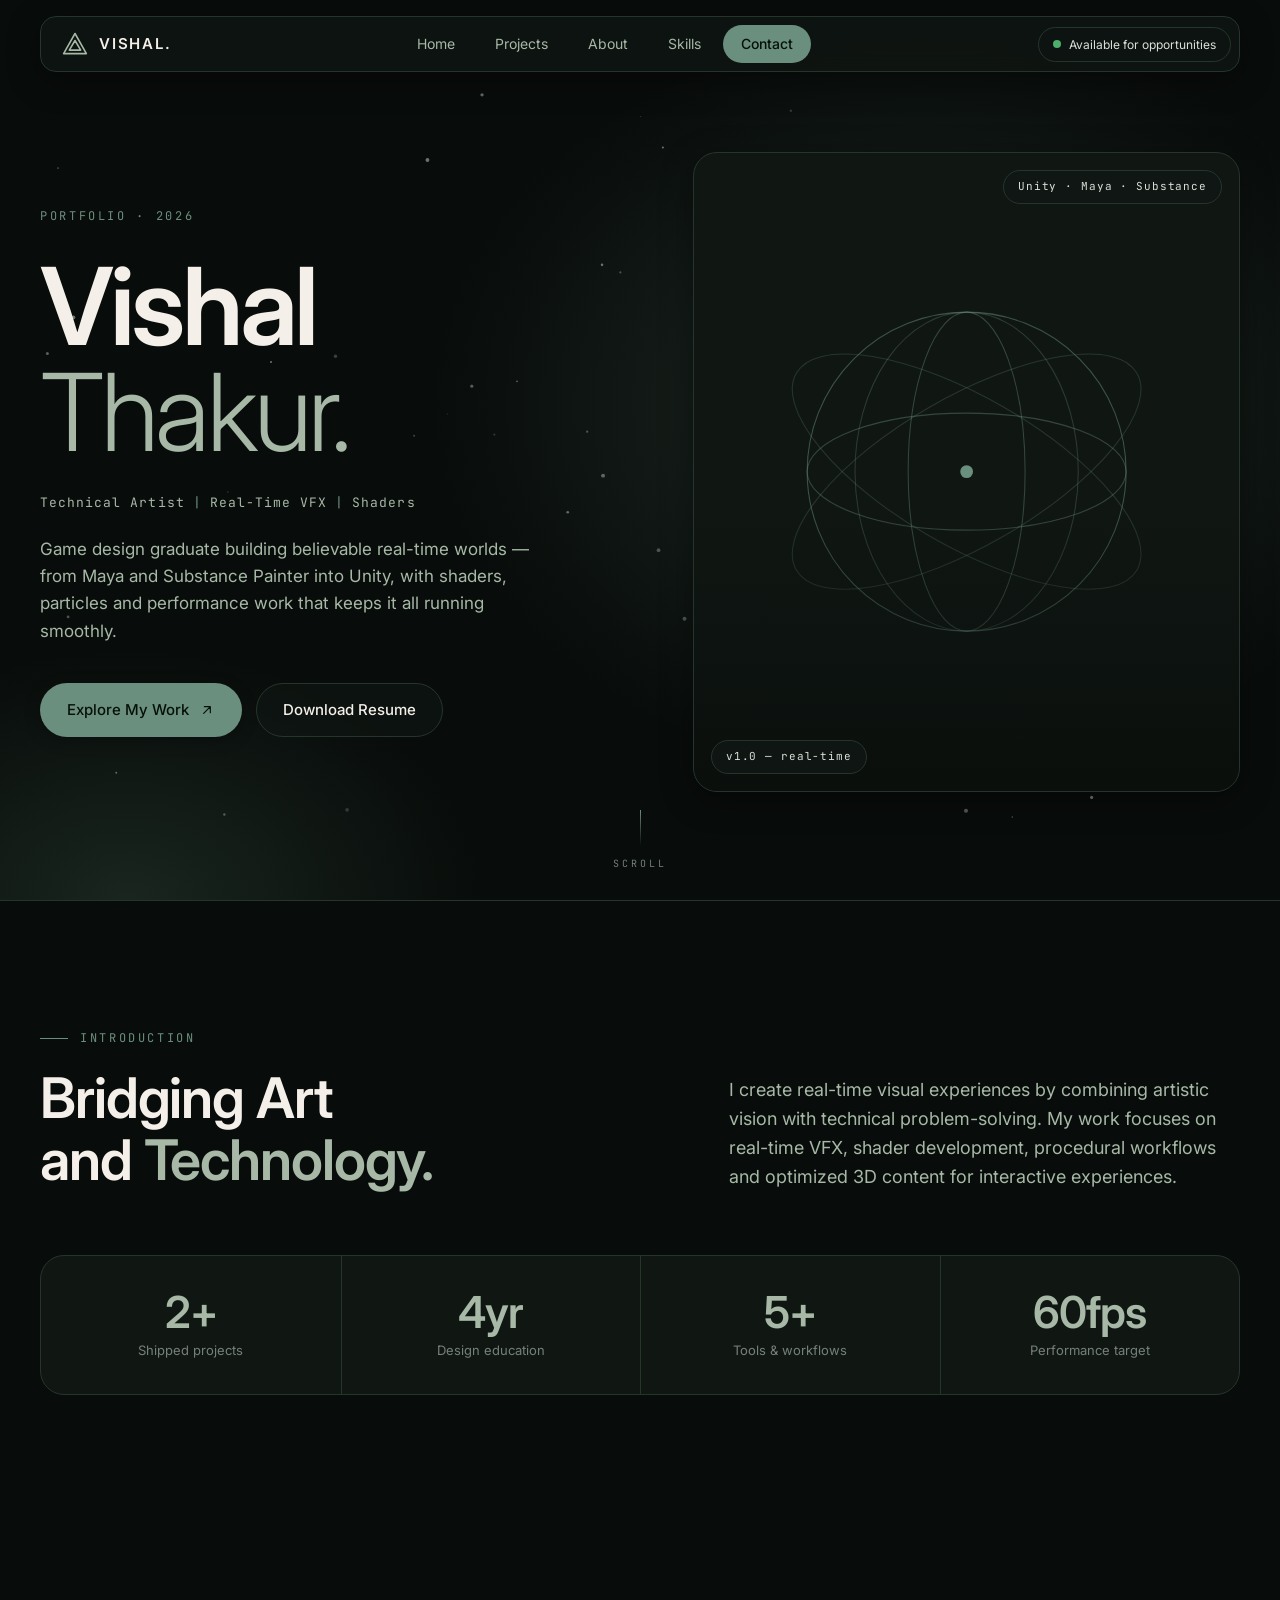
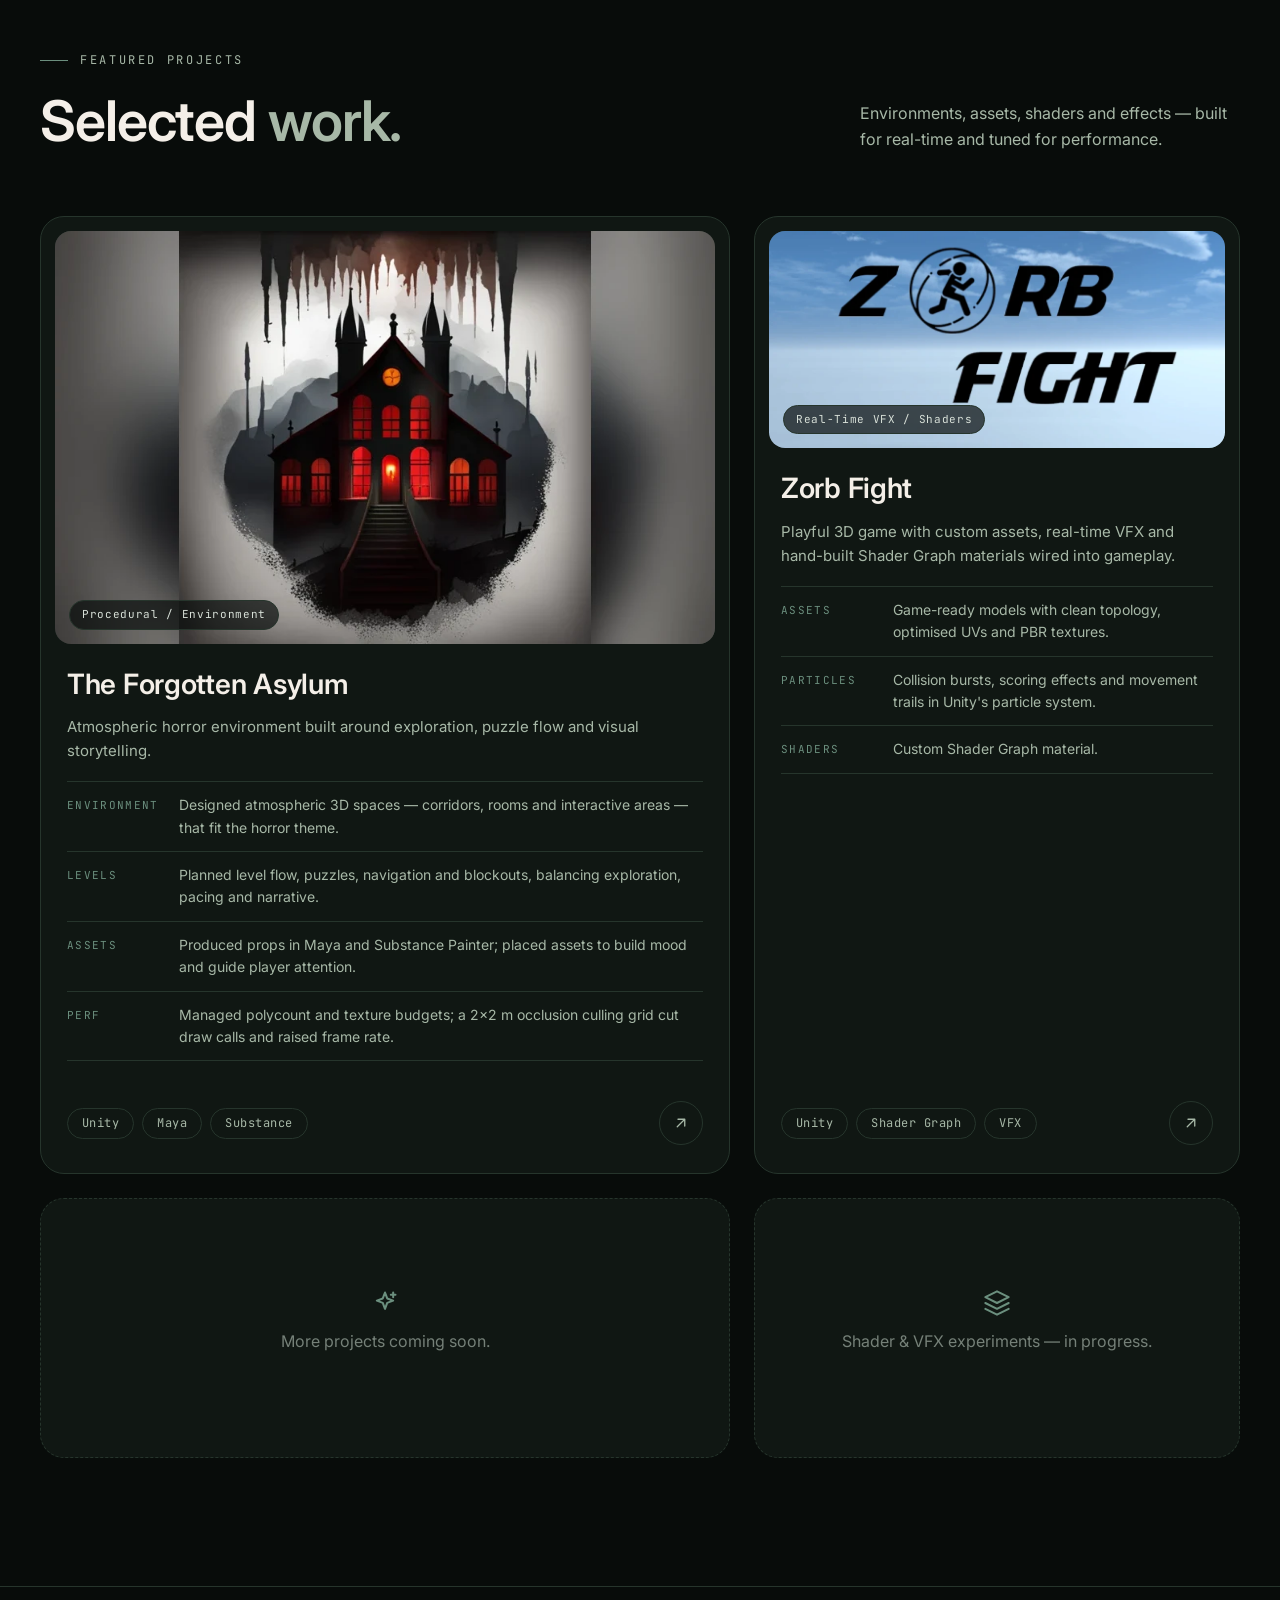
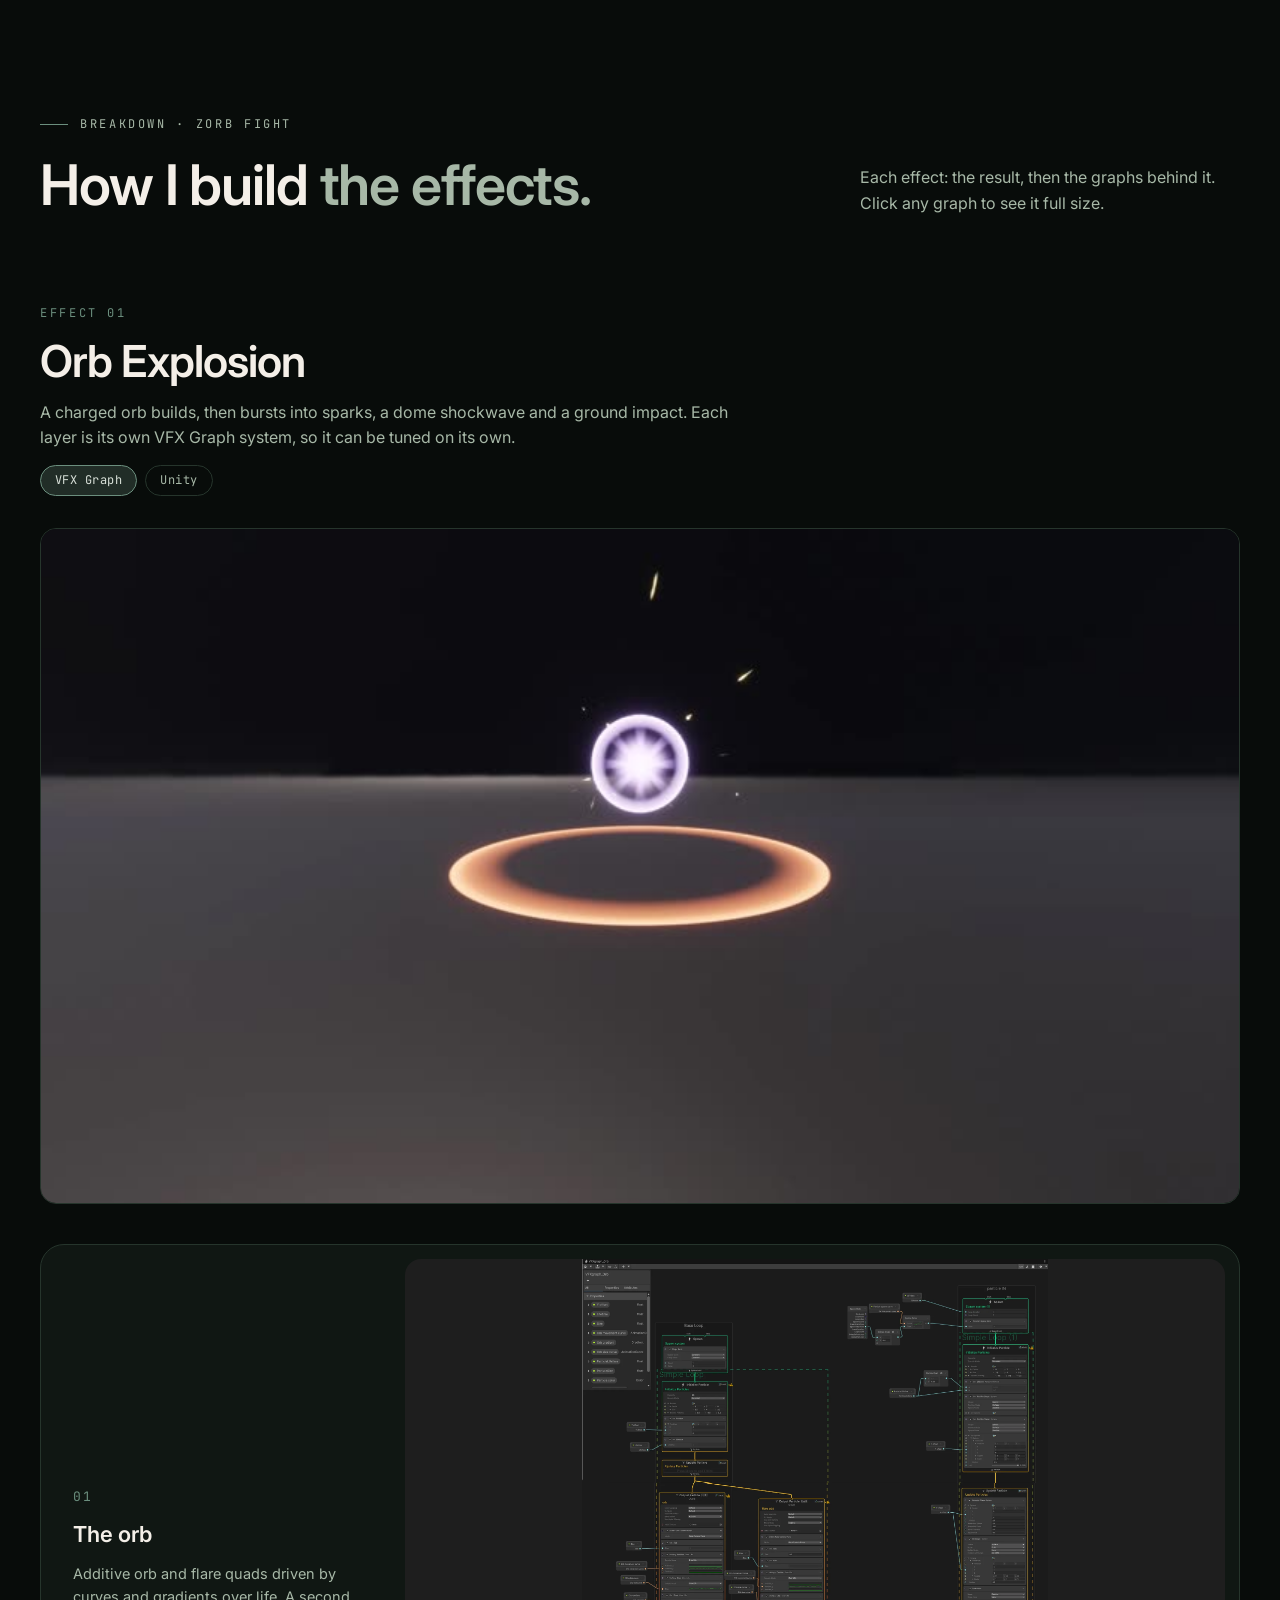
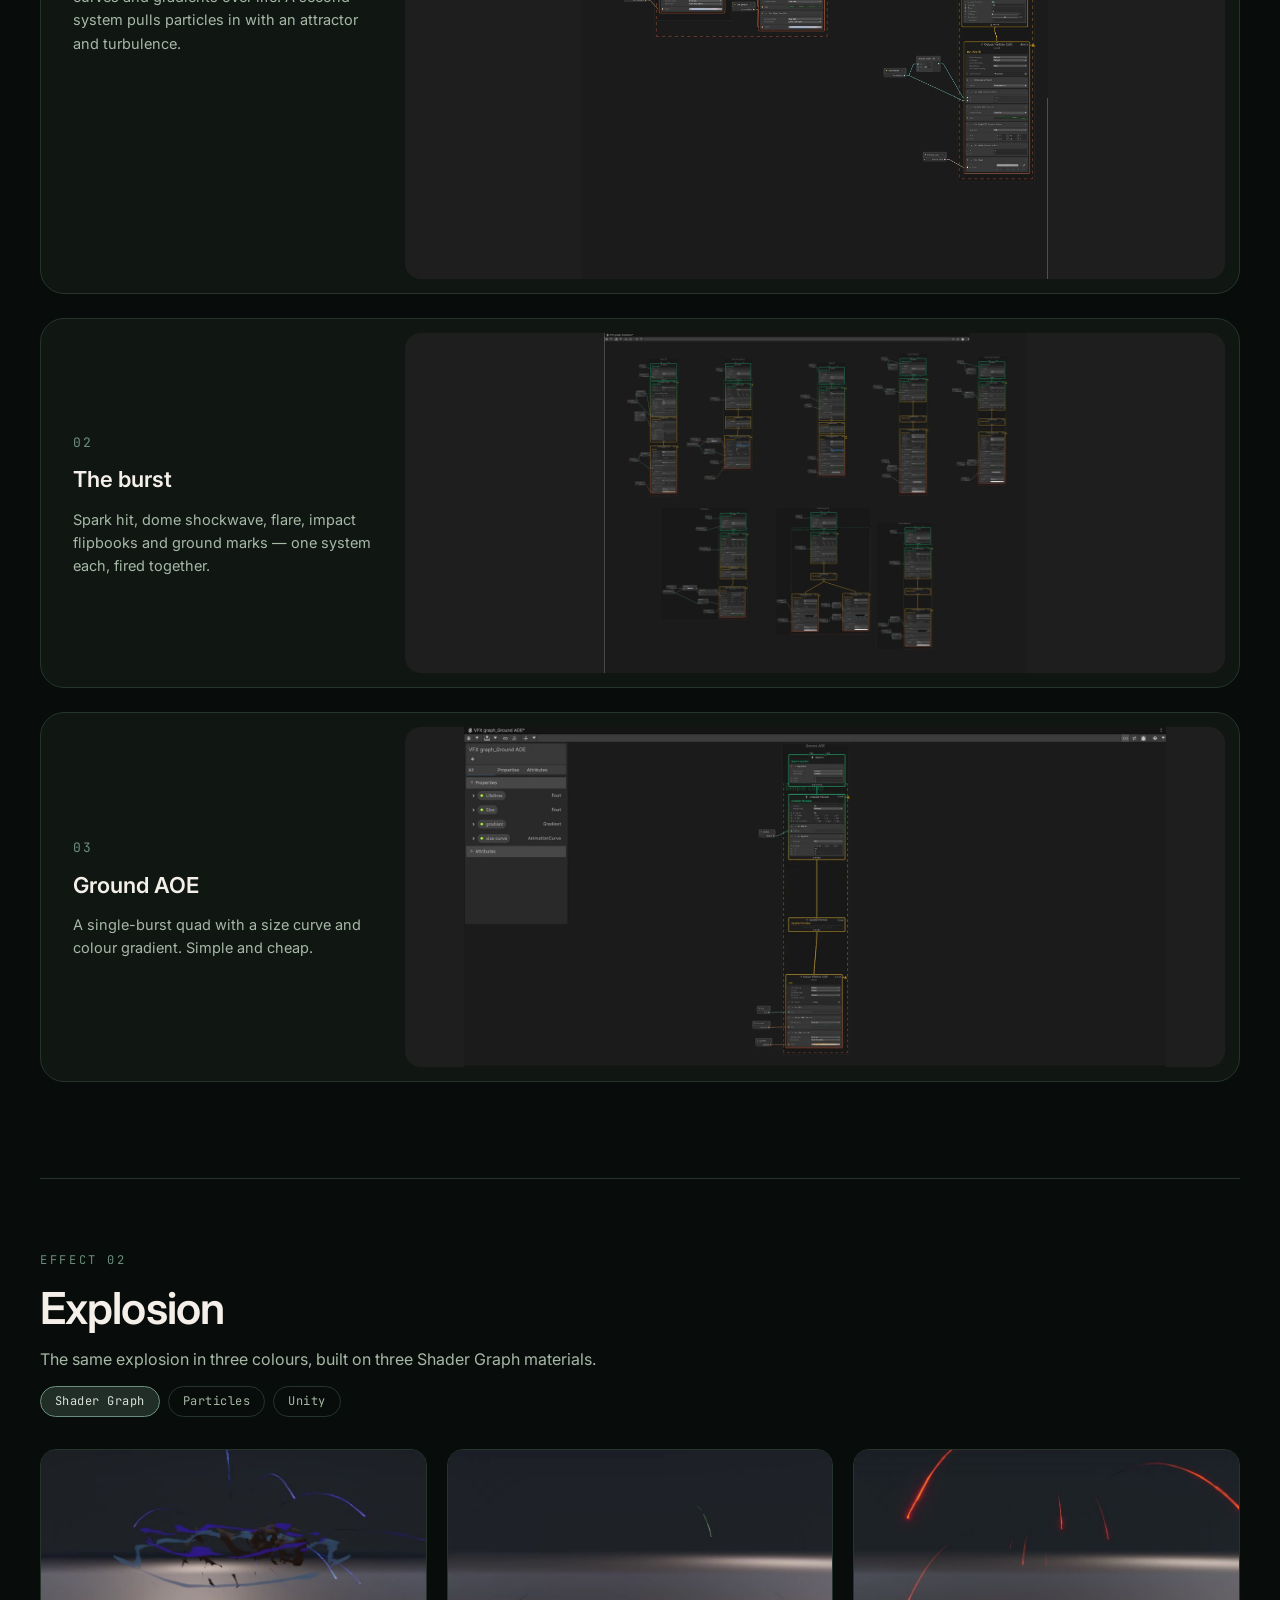
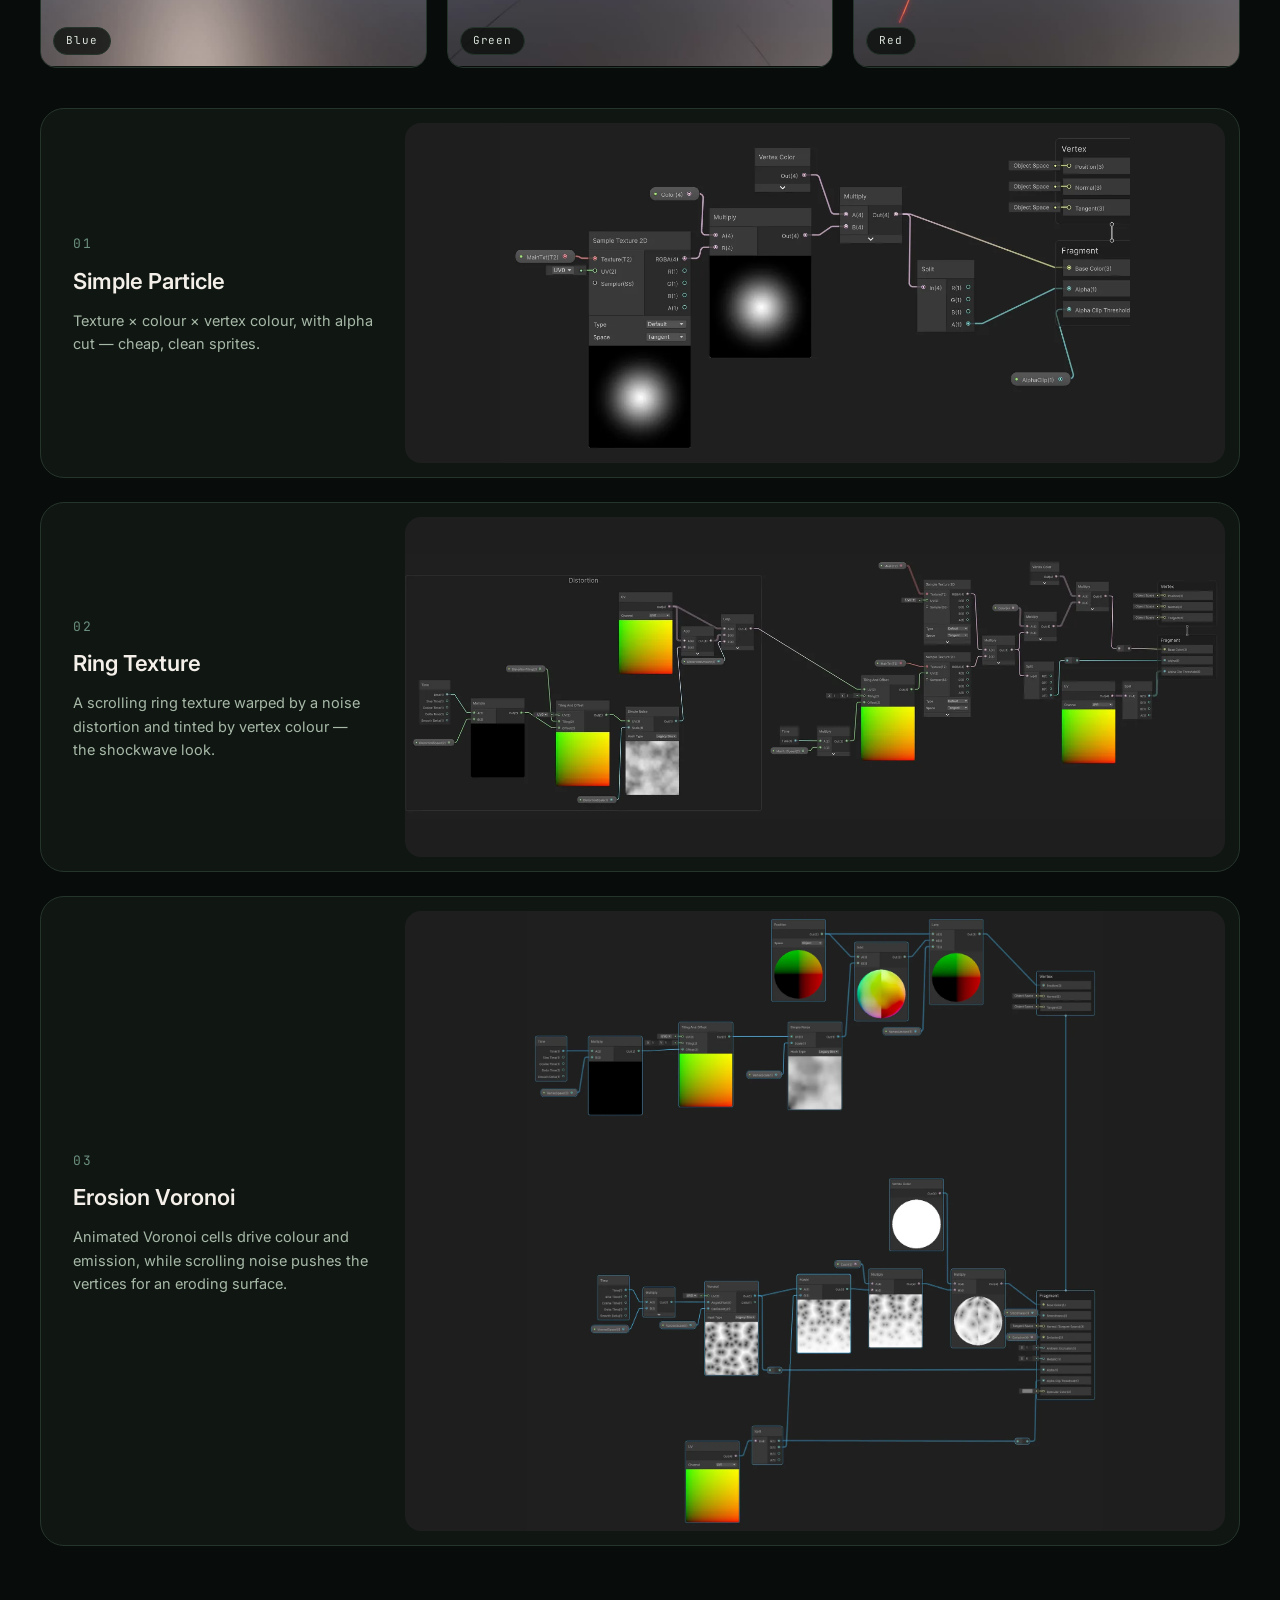
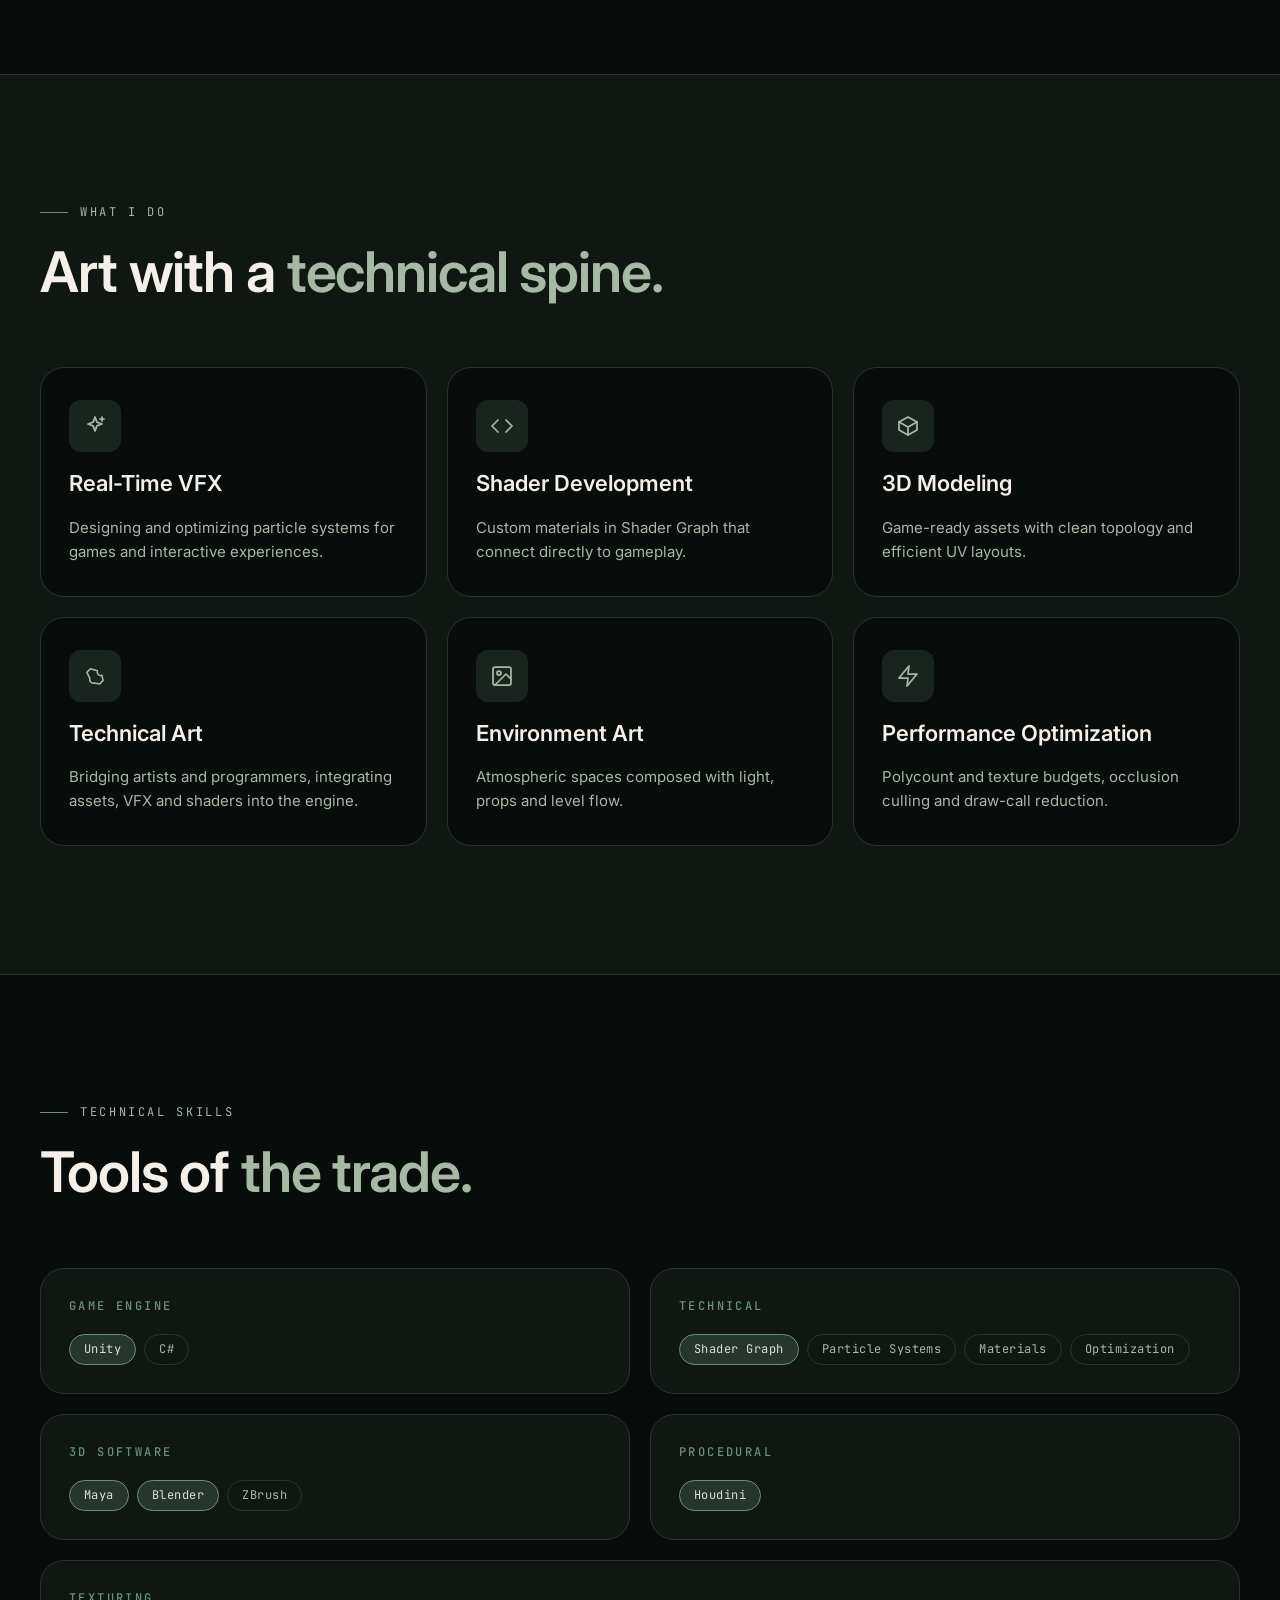
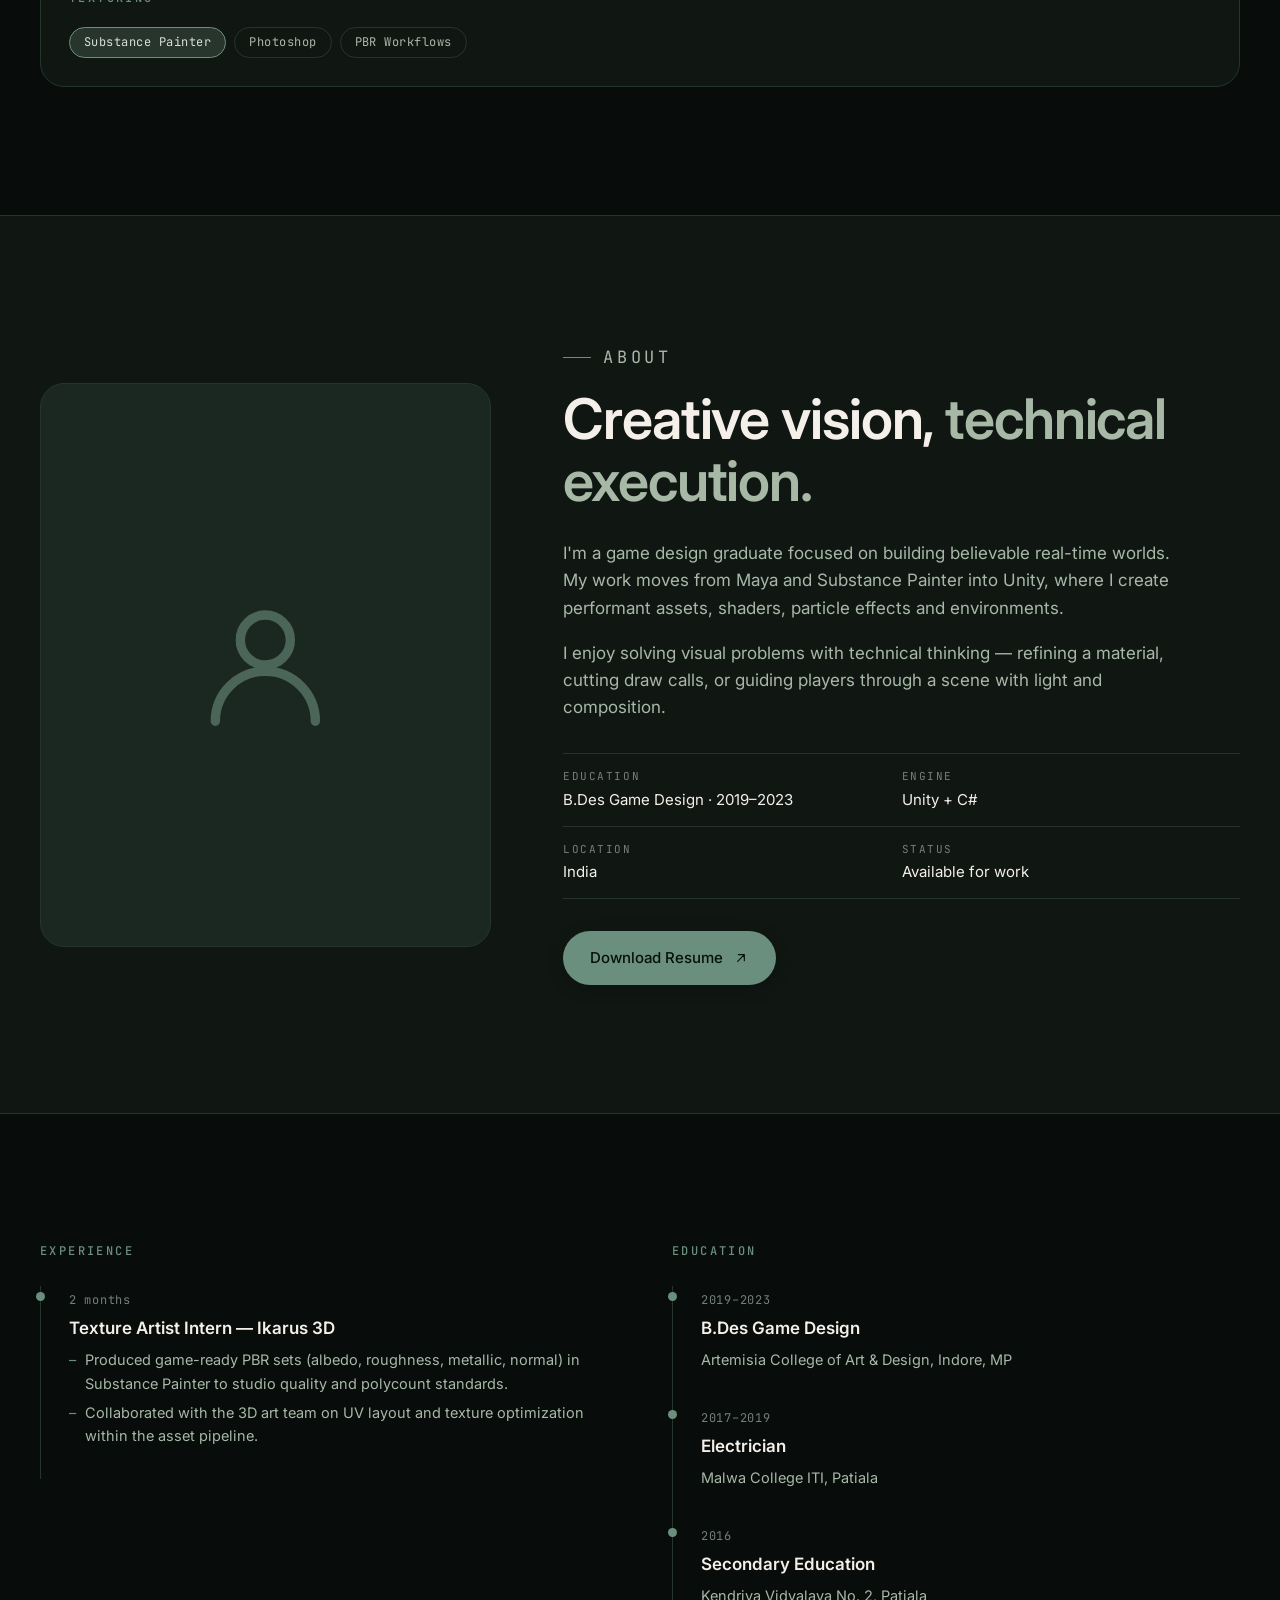
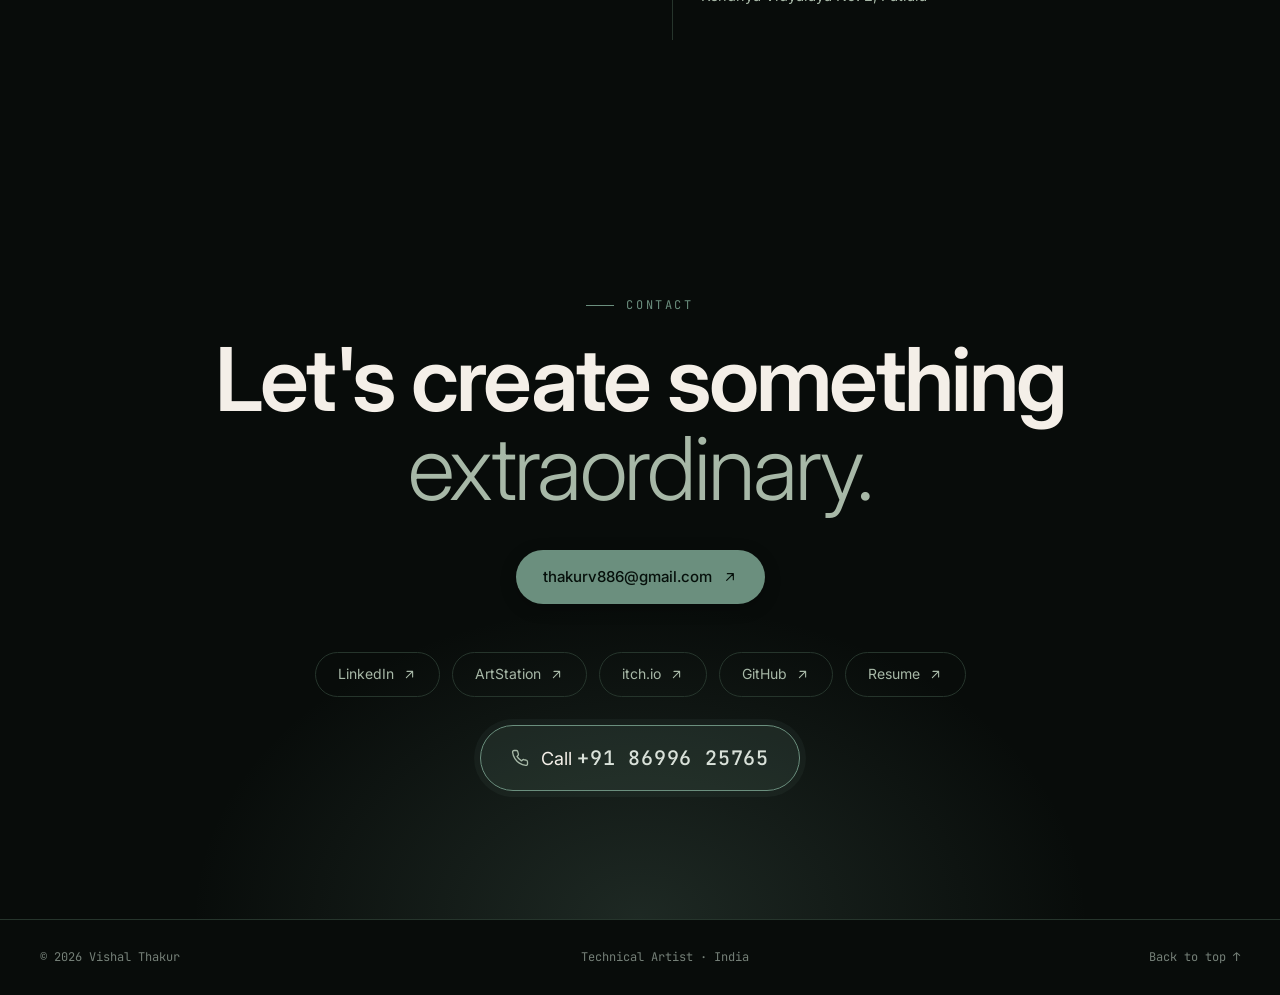
==== commit c844894f: "Use itch.io game logos as project card thumbnails Co-Authored-By: Claude Sonnet 5.5 <noreply@anthrop" ====
--- a/index.html
+++ b/index.html
@@ -160,8 +160,7 @@
             <article class="card wide reveal">
               <a class="thumb" href="https://d3d-studios.itch.io/the-forgotten-asylum" target="_blank" rel="noreferrer" aria-label="View The Forgotten Asylum">
                 <div class="ph"></div>
-                <!-- PHOTO: images/project1.jpg -->
-                <img class="project-photo" src="images/project1.jpg" alt="The Forgotten Asylum screenshot" loading="lazy" />
+                <img class="cover" src="images/asylum-cover.webp" alt="The Forgotten Asylum logo" loading="lazy" />
                 <span class="badge">Procedural / Environment</span>
               </a>
               <div class="card-body">
@@ -182,9 +181,9 @@
 
             <!-- ~~~~~~~~ PROJECT 2 ~~~~~~~~ -->
             <article class="card narrow reveal d1">
-              <a class="thumb" href="https://d3d-studios.itch.io/zorb-fight" target="_blank" rel="noreferrer" aria-label="View Zorb Fight">
+              <a class="thumb logo-wide" href="https://d3d-studios.itch.io/zorb-fight" target="_blank" rel="noreferrer" aria-label="View Zorb Fight">
                 <div class="ph"></div>
-                <video class="lazy-vid" src="images/zorb/orb.mp4" poster="images/zorb/orb.jpg" muted loop playsinline preload="none" aria-label="Zorb Fight orb explosion VFX"></video>
+                <img class="cover" src="images/zorb-cover.webp" alt="Zorb Fight logo" loading="lazy" />
                 <span class="badge">Real-Time VFX / Shaders</span>
               </a>
               <div class="card-body">
--- a/styles.css
+++ b/styles.css
@@ -470,3 +470,10 @@
   .step-img img { height: 240px; }
   .step-img.tall img { height: 380px; }
 }
+
+/* Game logos from itch.io as card thumbnails */
+.thumb img.cover { position: absolute; inset: 0; width: 100%; height: 100%; object-fit: cover; z-index: 1; }
+.thumb img.cover.contain { object-fit: contain; background: #d9d6d0; }
+.thumb .badge { z-index: 2; }
+.thumb.logo-wide { aspect-ratio: 933 / 444; }
+.thumb:has(img.cover) .badge { top: auto; bottom: 14px; }
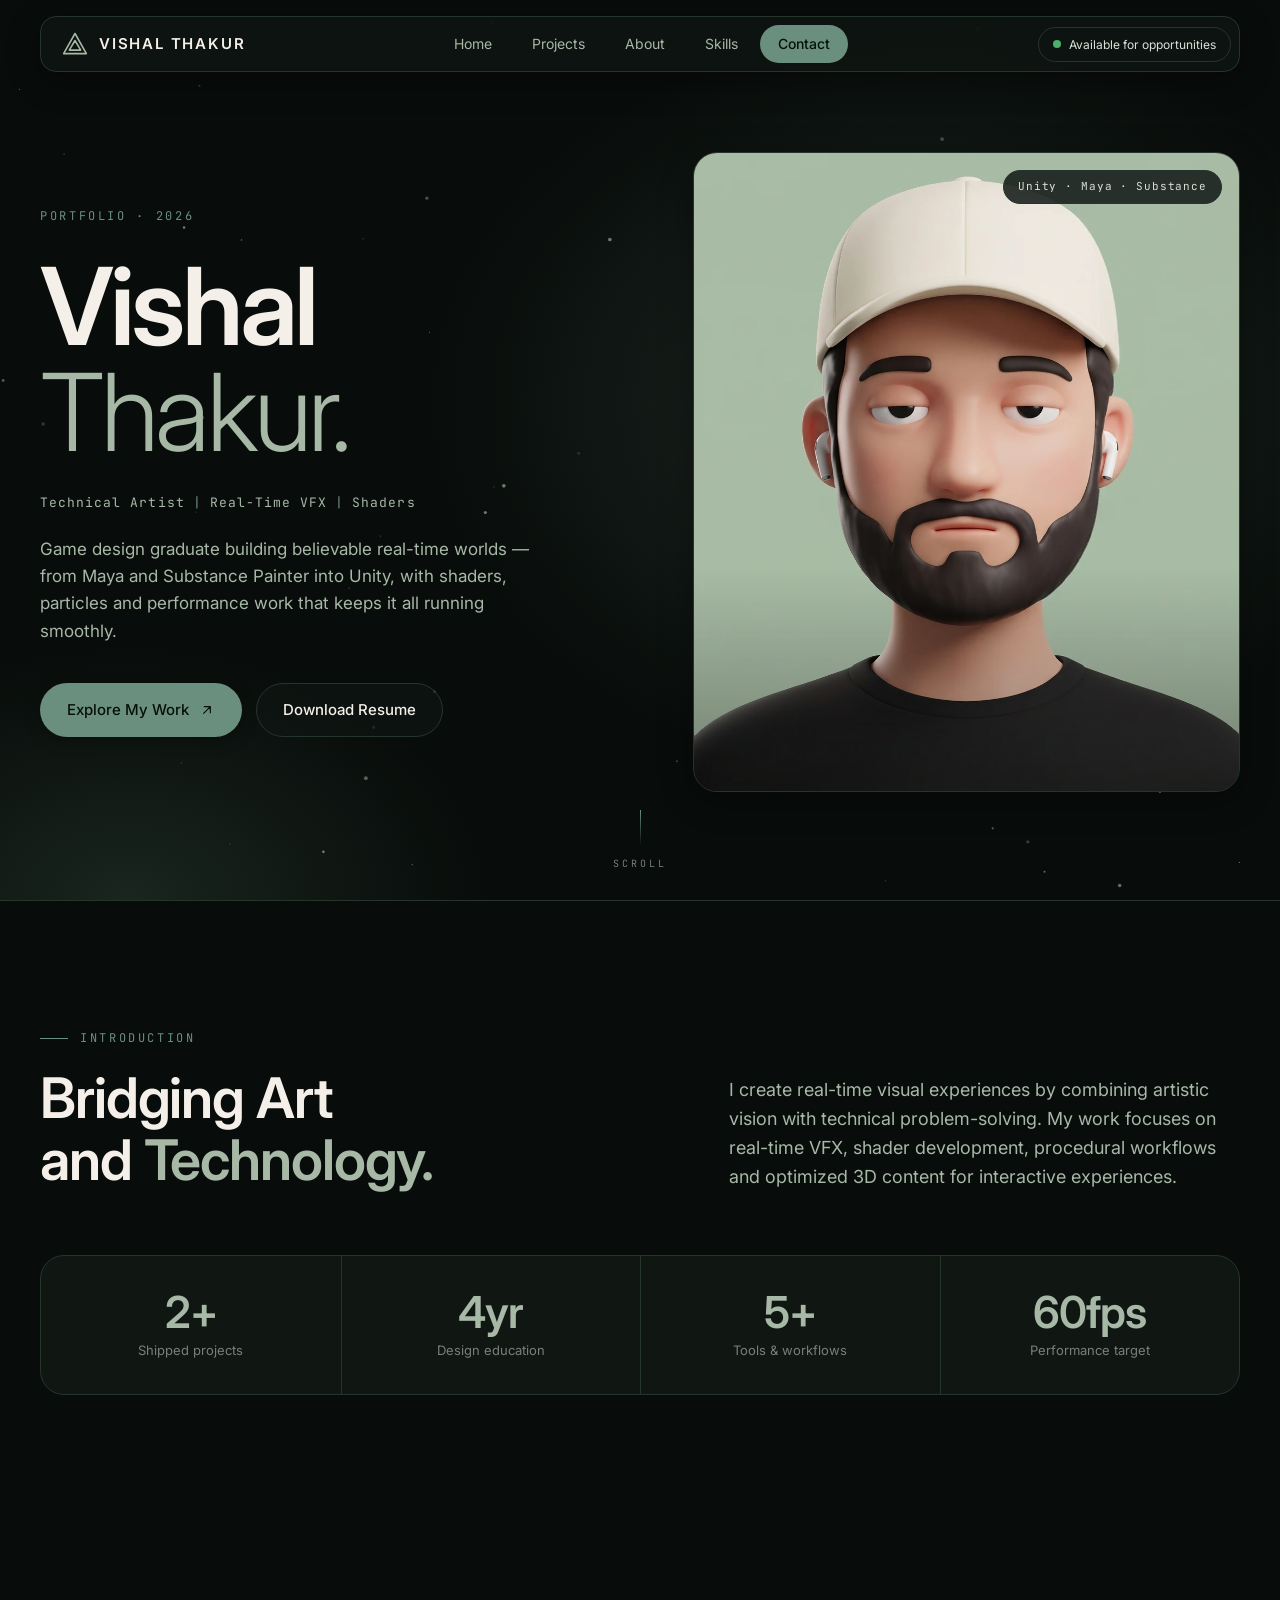
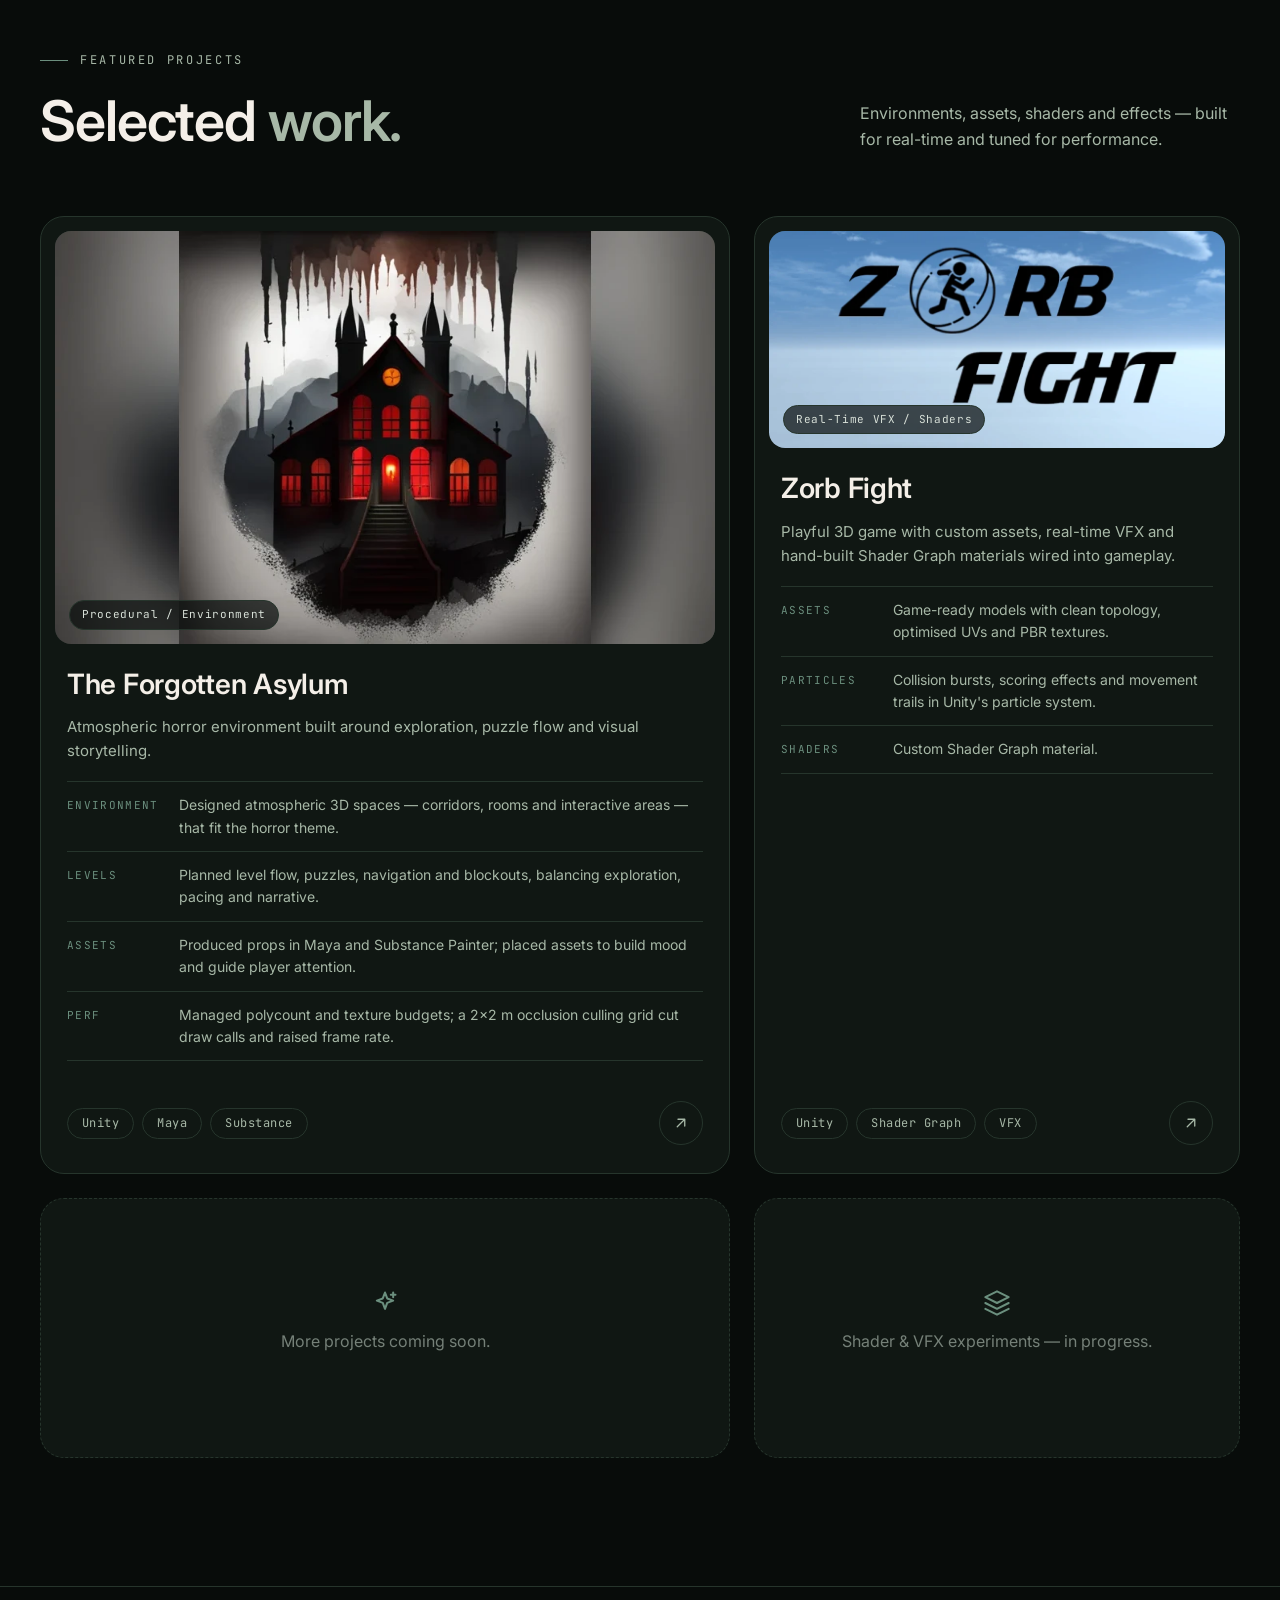
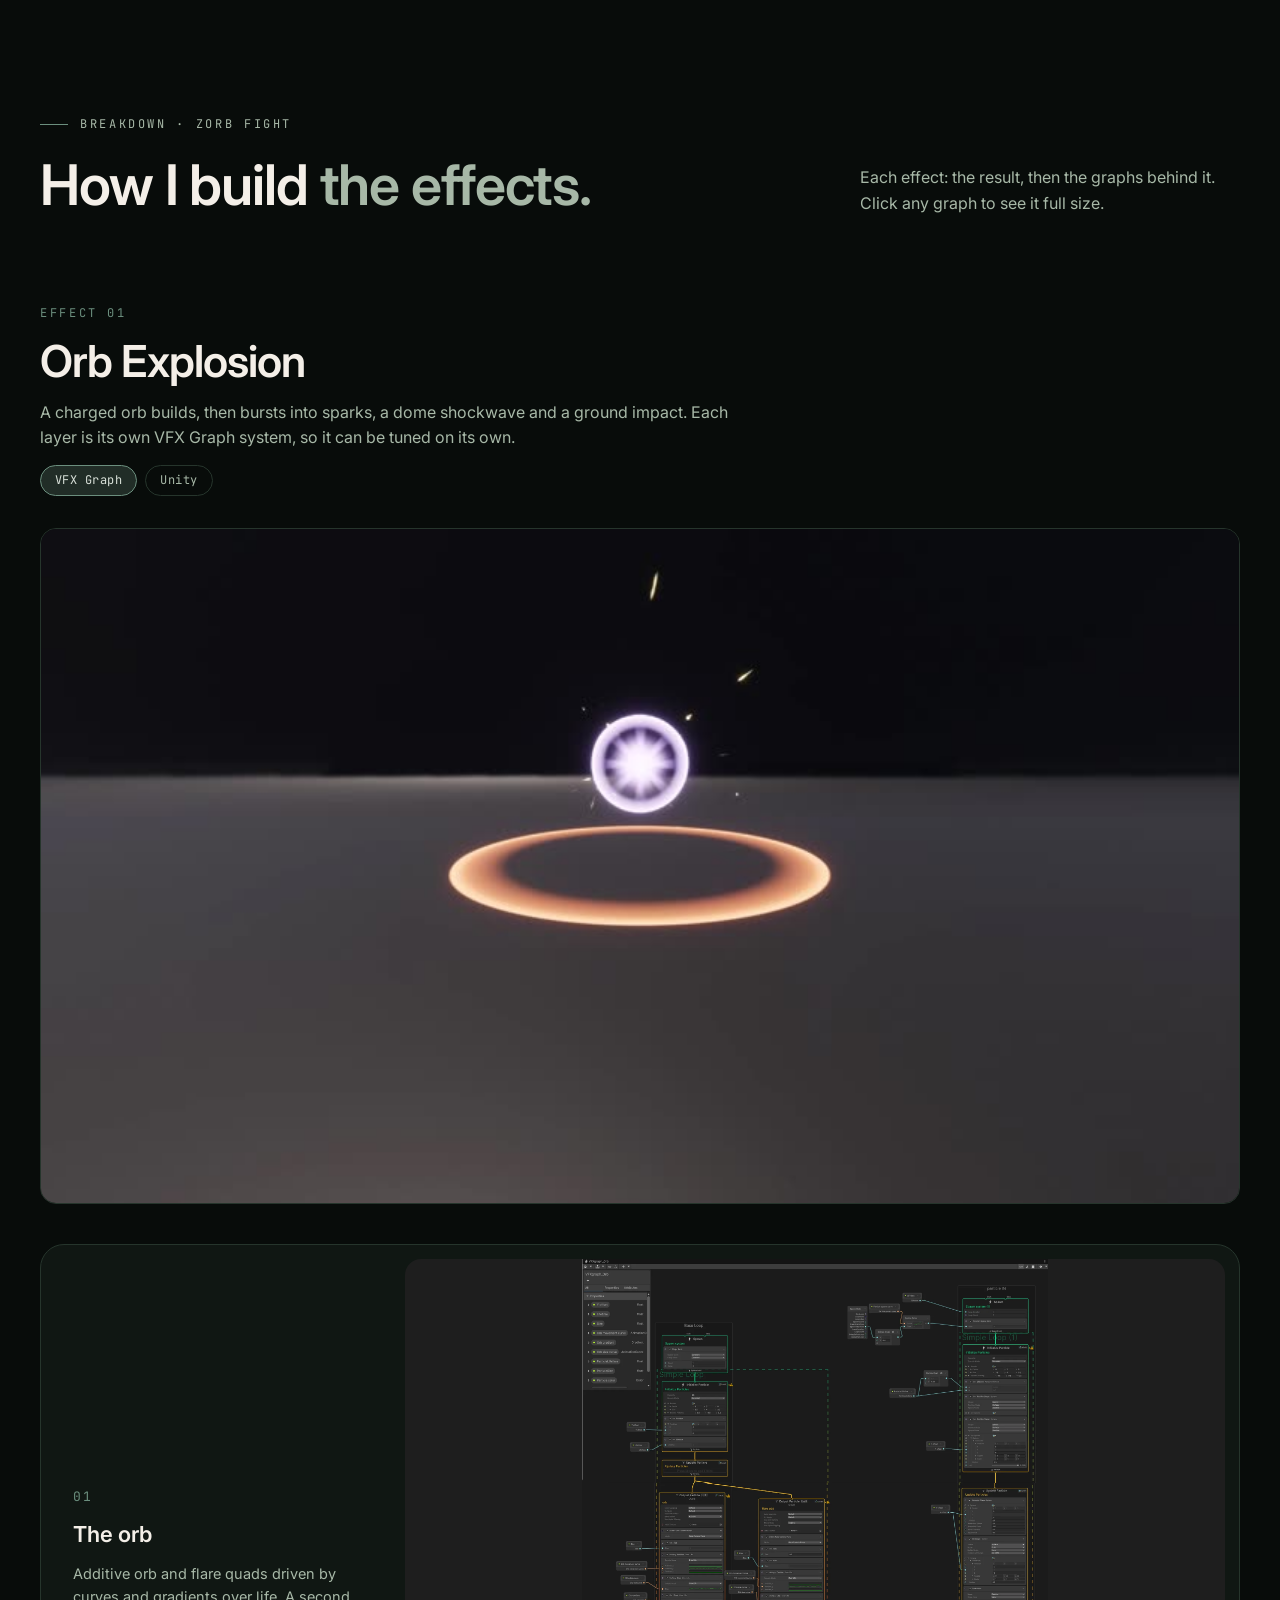
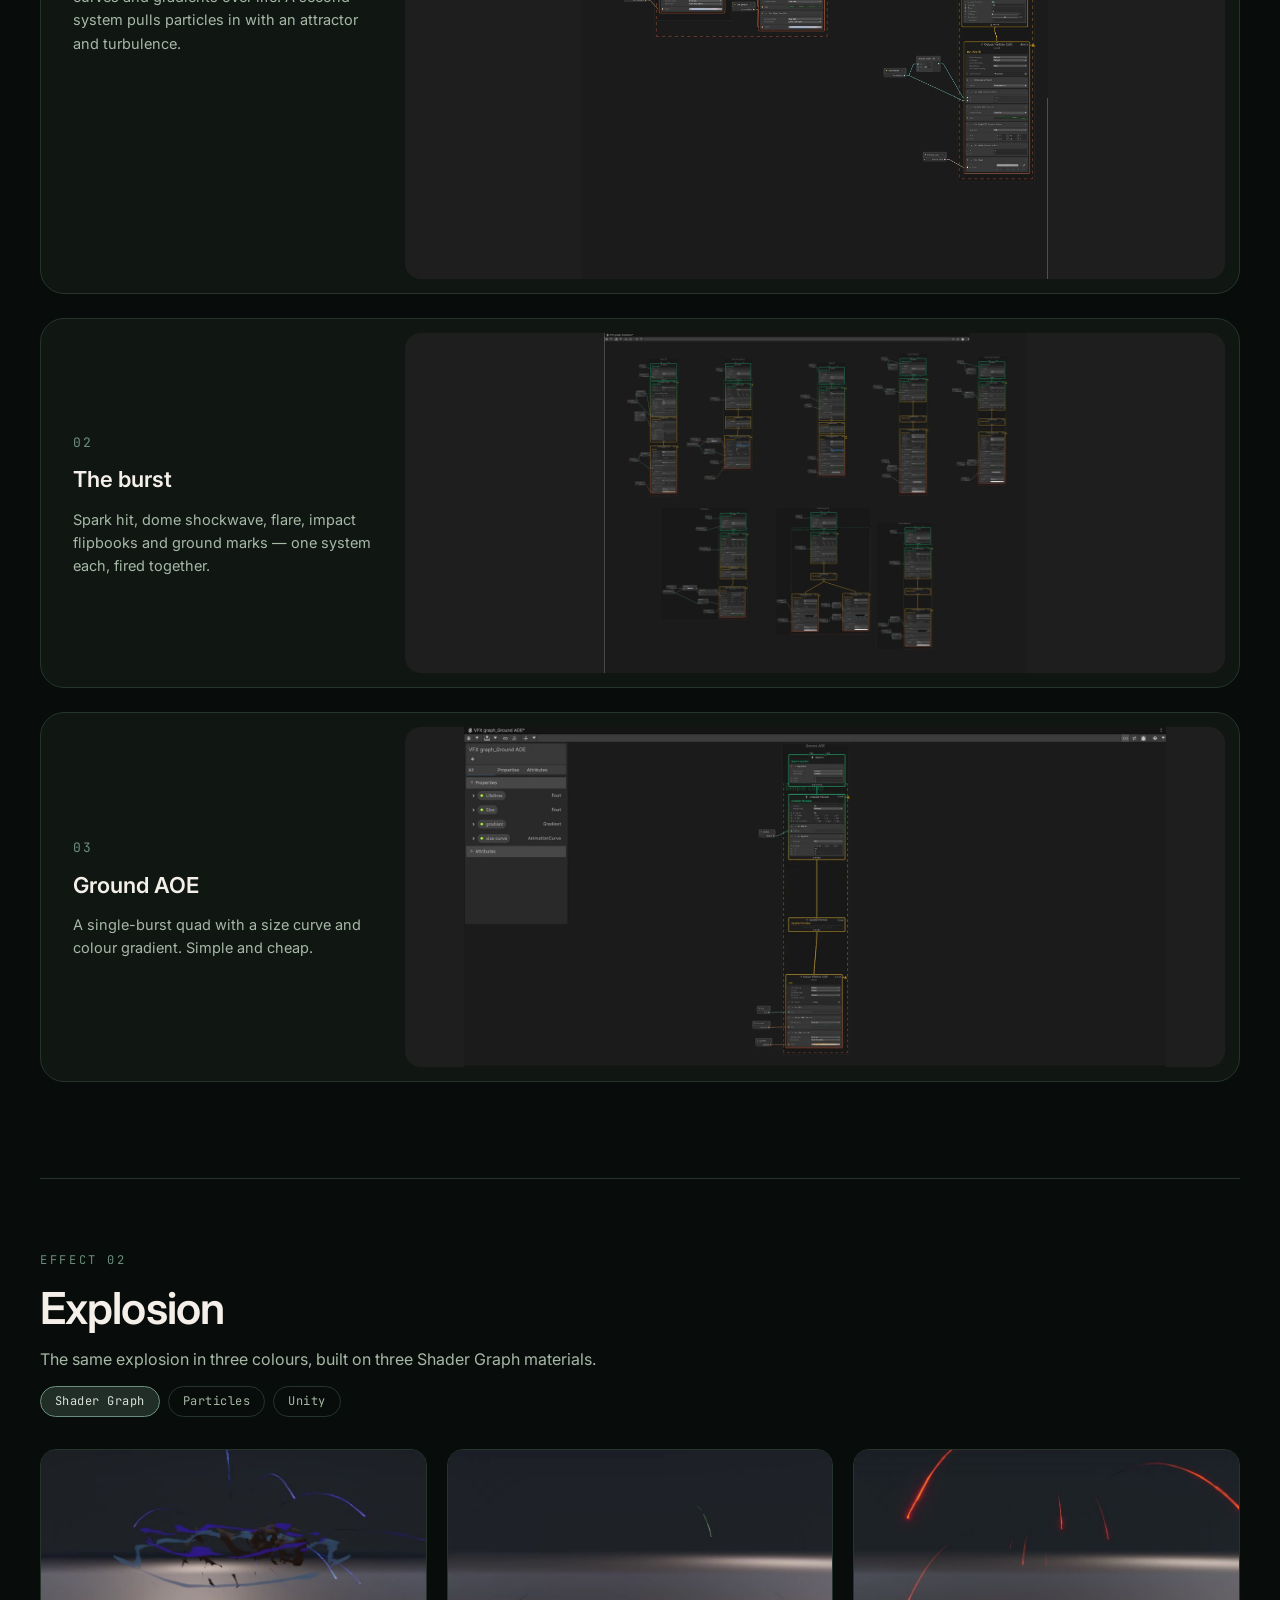
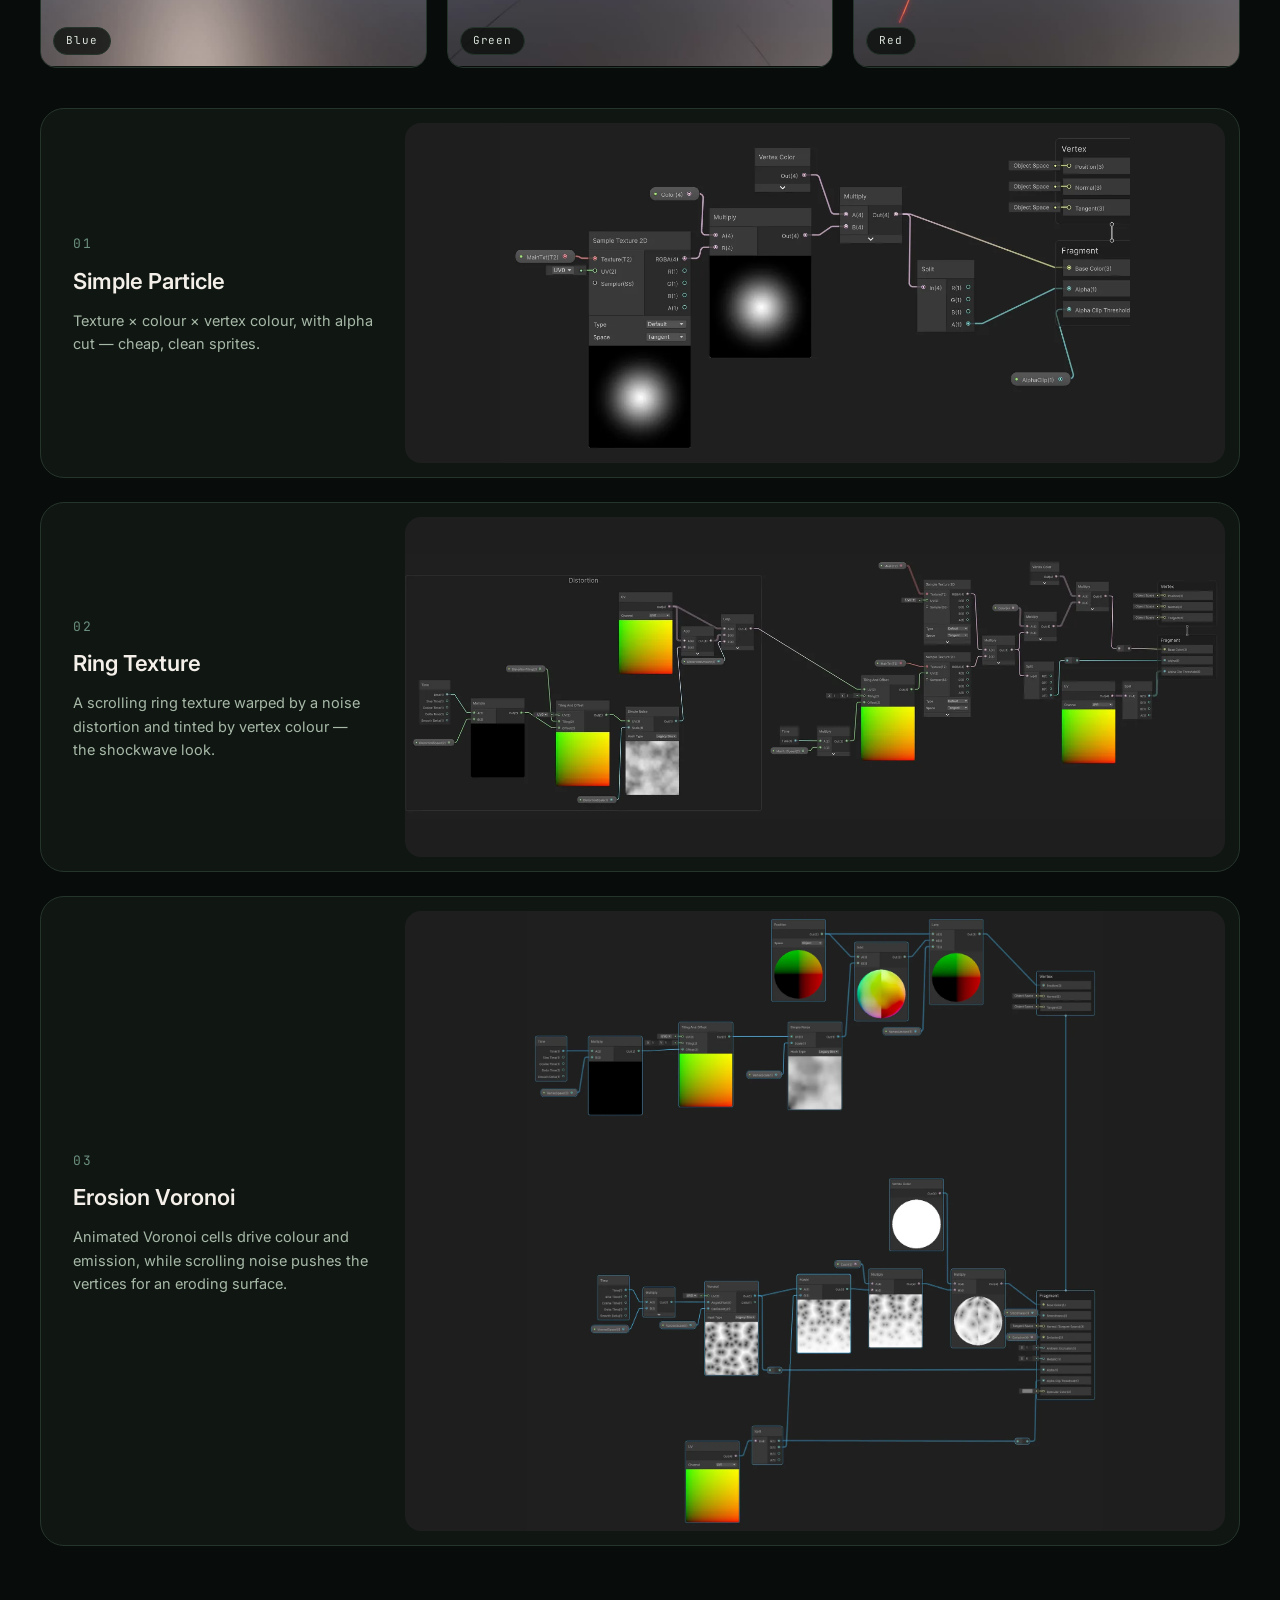
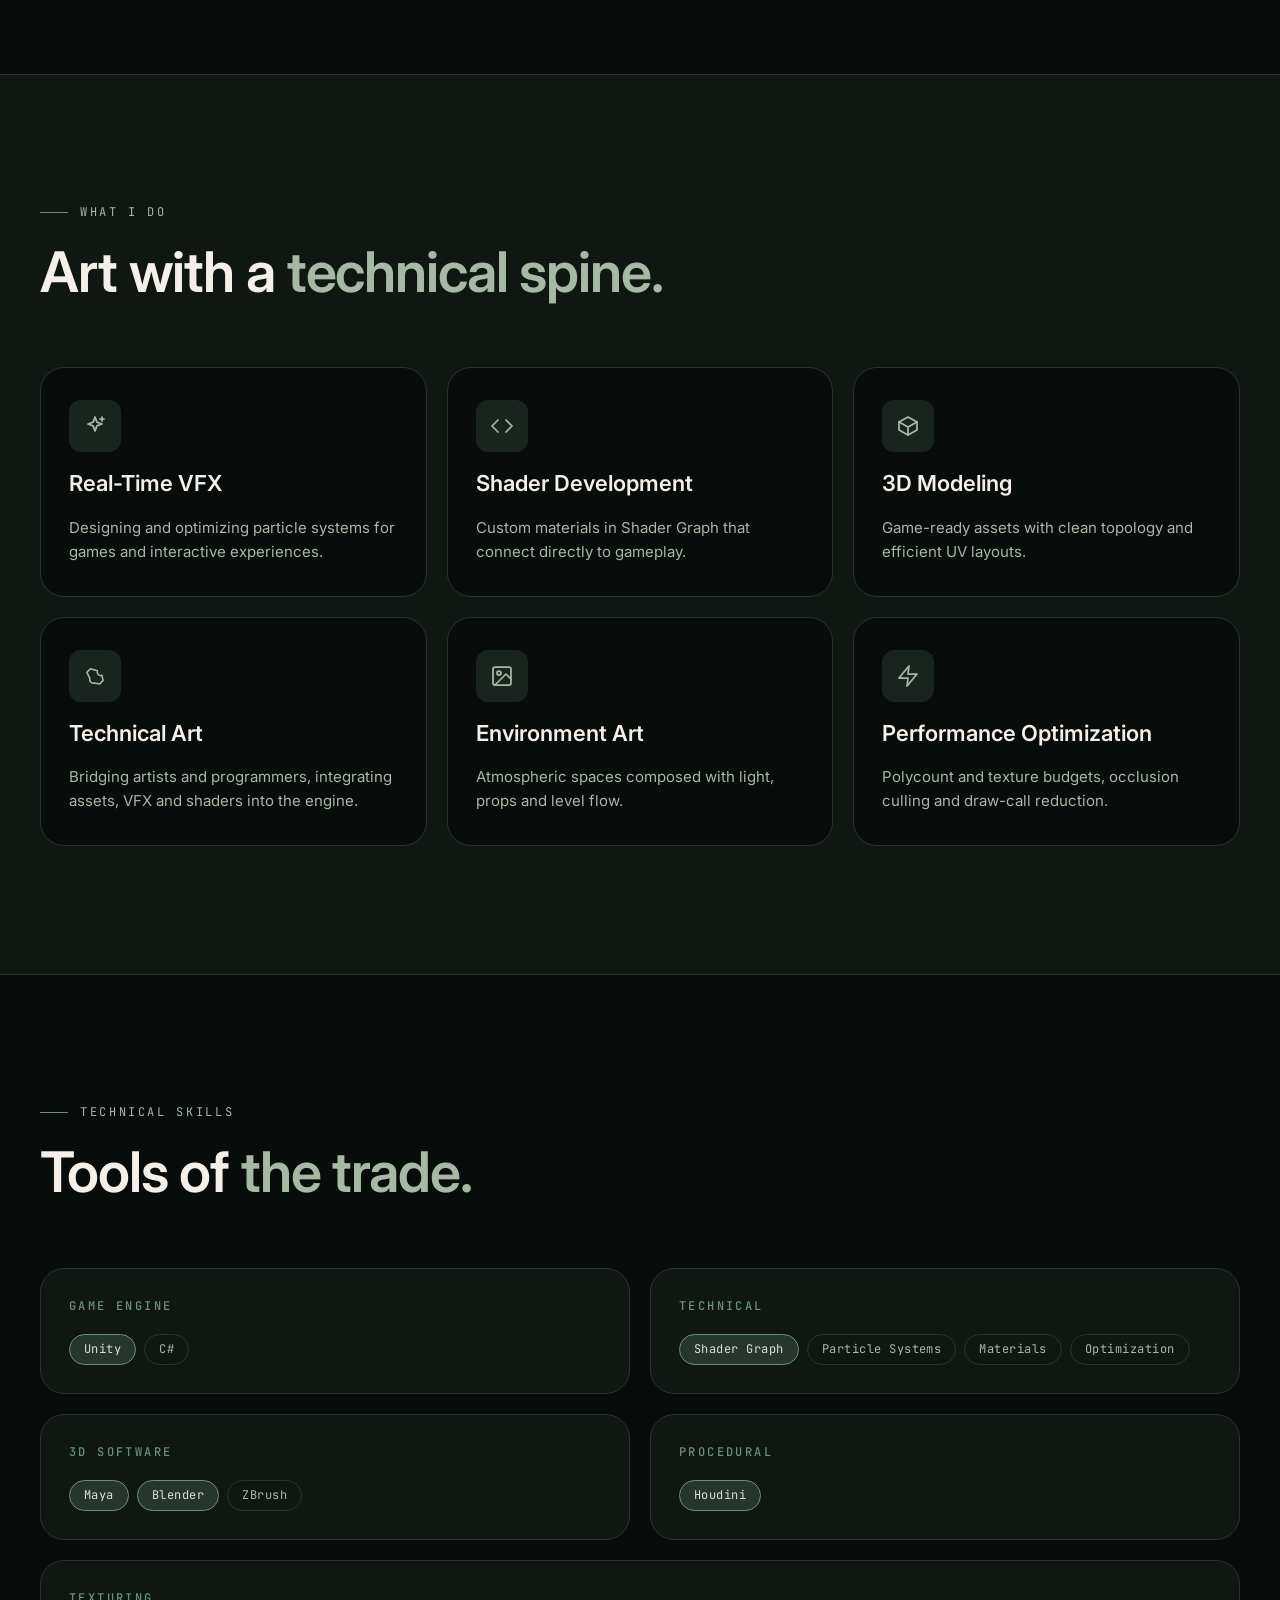
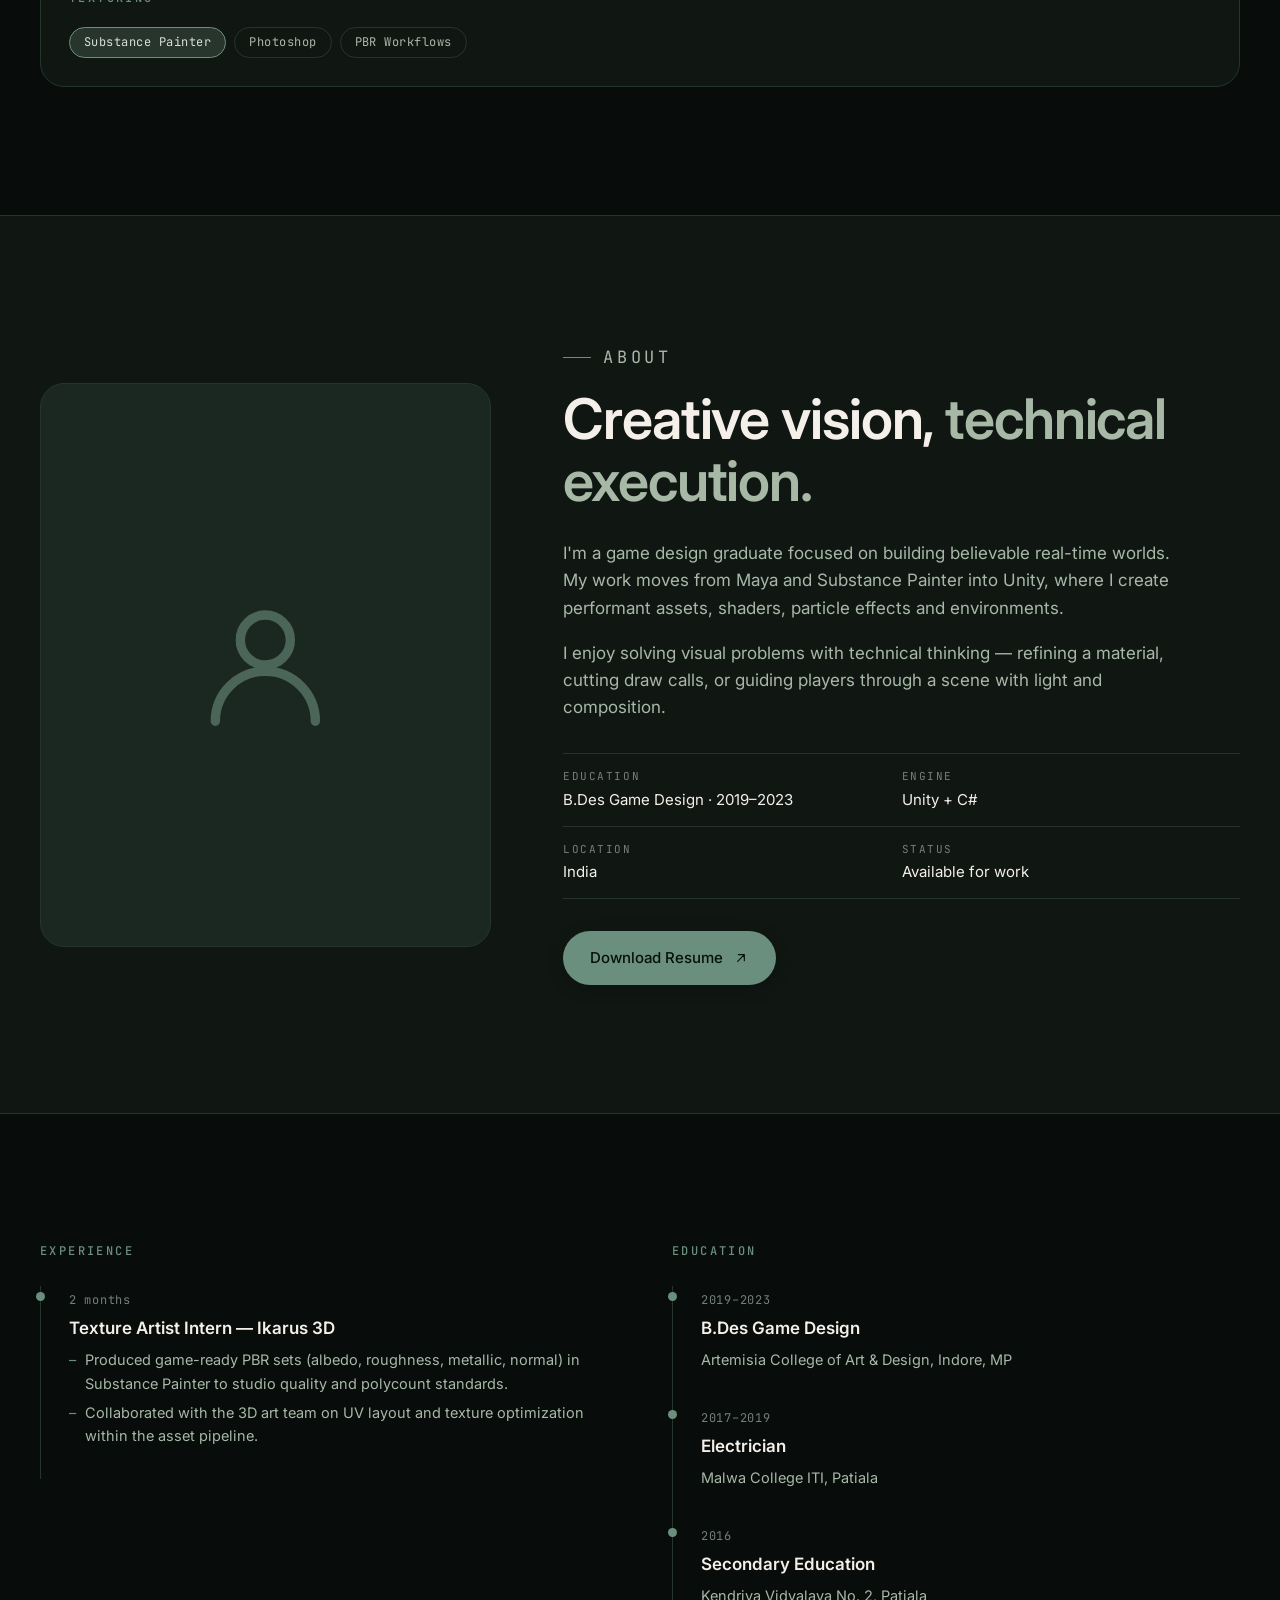
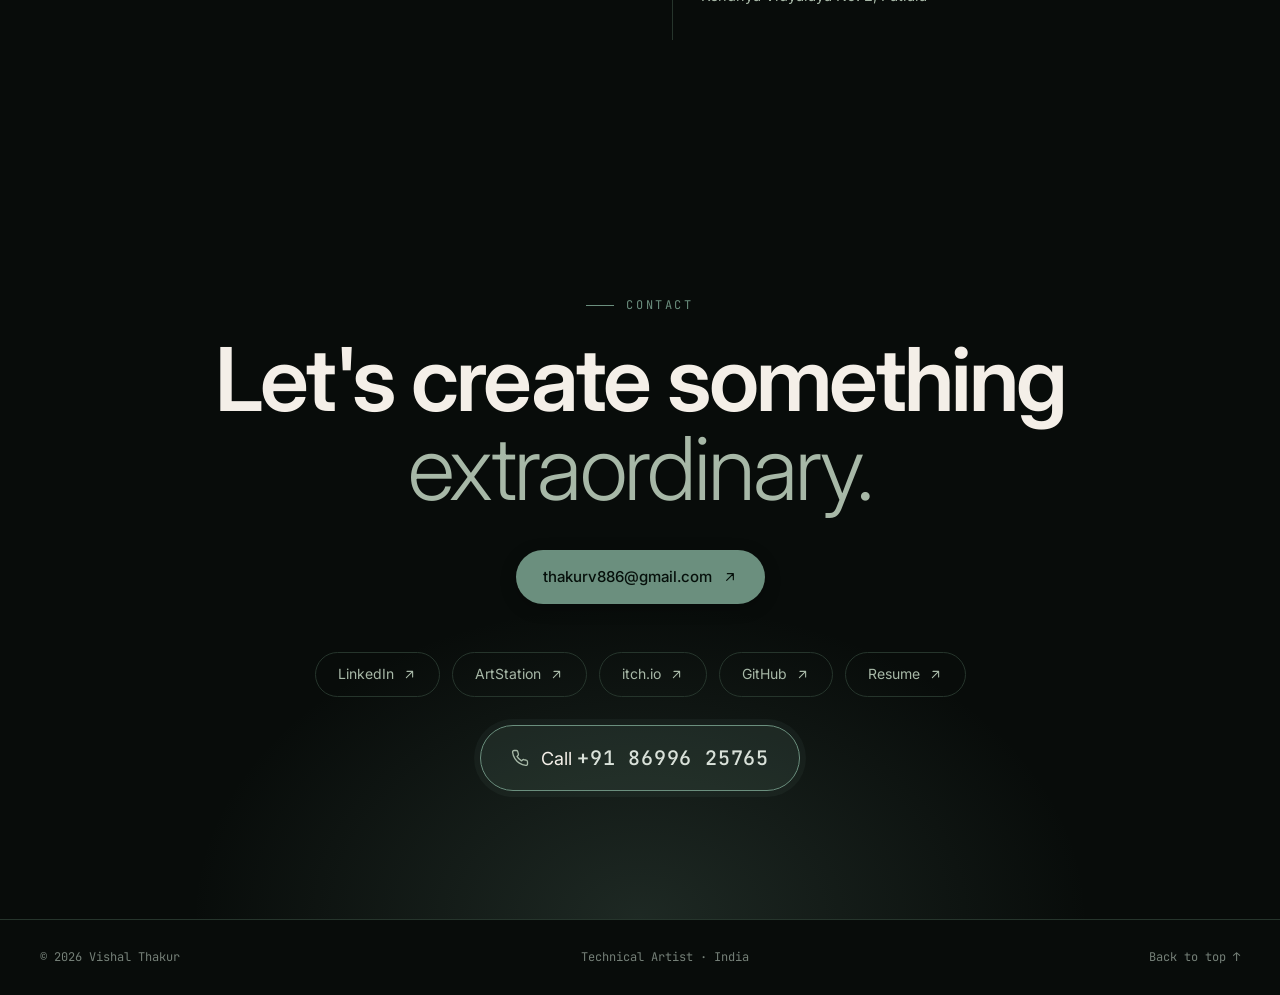
==== commit fb679b00: "Full name in nav; 3D avatar hero with depth-map spatial parallax Co-Authored-By: Claude Sonnet 5.5 <" ====
--- a/index.html
+++ b/index.html
@@ -53,7 +53,7 @@
         <a class="logo" href="#top" aria-label="Vishal Thakur, home">
           <svg><use href="#i-logo" /></svg>
           <!-- EDIT: Your name/monogram. -->
-          VISHAL.
+          VISHAL THAKUR
         </a>
         <nav class="nav-links" id="site-nav" aria-label="Primary">
           <a href="#top" data-nav="top" class="active">Home</a>
@@ -102,18 +102,12 @@
 
           <div class="hero-visual">
             <div class="hero-frame">
-              <!-- PHOTO: images/hero.jpg — your best 3D render / environment shot. -->
-              <div class="hero-art" aria-hidden="true">
-                <svg viewBox="0 0 400 400" fill="none" stroke="currentColor" stroke-width="1">
-                  <g class="spin"><ellipse cx="200" cy="200" rx="150" ry="150" opacity=".5"/><ellipse cx="200" cy="200" rx="150" ry="55" opacity=".4"/><ellipse cx="200" cy="200" rx="55" ry="150" opacity=".4"/><ellipse cx="200" cy="200" rx="105" ry="150" opacity=".3"/></g>
-                  <g class="spin rev"><ellipse cx="200" cy="200" rx="185" ry="70" opacity=".25" transform="rotate(30 200 200)"/><ellipse cx="200" cy="200" rx="185" ry="70" opacity=".25" transform="rotate(-30 200 200)"/></g>
-                  <circle cx="200" cy="200" r="6" fill="currentColor" stroke="none"/>
-                </svg>
-              </div>
-              <img src="images/hero.jpg" alt="Featured 3D artwork by Vishal Thakur" class="hero-img" fetchpriority="high" />
+              <!-- 3D avatar. If WebGL is available the script turns this into a depth "spatial" scene
+                   (images/hero-depth.webp is the depth map). Otherwise this plain image is shown. -->
+              <img src="images/hero-avatar.webp" alt="3D avatar of Vishal Thakur" class="hero-img" id="hero-img" width="1000" height="1250" fetchpriority="high" data-depth="images/hero-depth.webp" />
+              <canvas id="hero-spatial" aria-hidden="true"></canvas>
             </div>
             <span class="hero-chip b">Unity · Maya · Substance</span>
-            <span class="hero-chip a">v1.0 — real-time</span>
           </div>
         </div>
         <div class="scroll-ind" aria-hidden="true"><span></span>Scroll</div>
--- a/styles.css
+++ b/styles.css
@@ -477,3 +477,9 @@
 .thumb .badge { z-index: 2; }
 .thumb.logo-wide { aspect-ratio: 933 / 444; }
 .thumb:has(img.cover) .badge { top: auto; bottom: 14px; }
+
+/* Hero avatar + spatial canvas */
+.hero-frame #hero-spatial { position: absolute; inset: 0; width: 100%; height: 100%; display: none; }
+.hero-frame.spatial #hero-spatial { display: block; }
+.hero-frame.spatial .hero-img { visibility: hidden; }
+.hero-frame::after { background: linear-gradient(to top, rgba(8,12,10,.35), transparent 35%); }
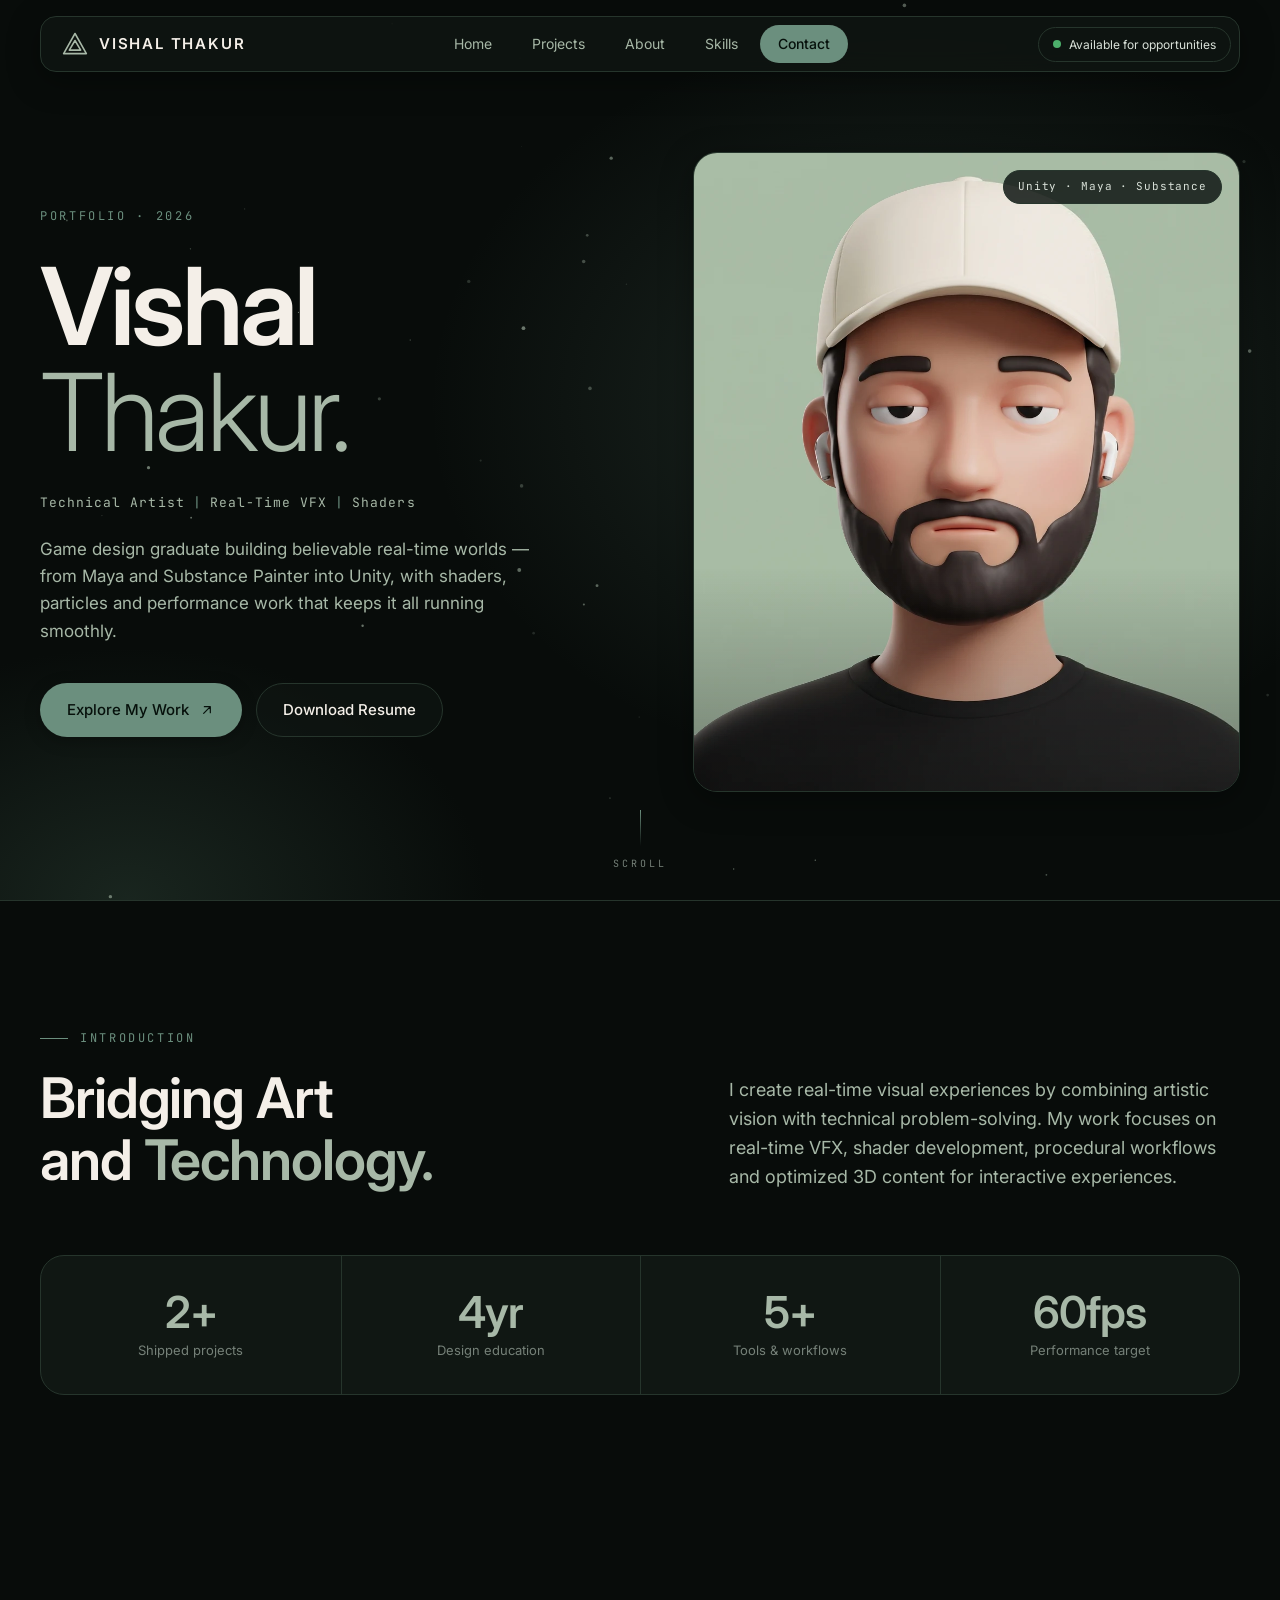
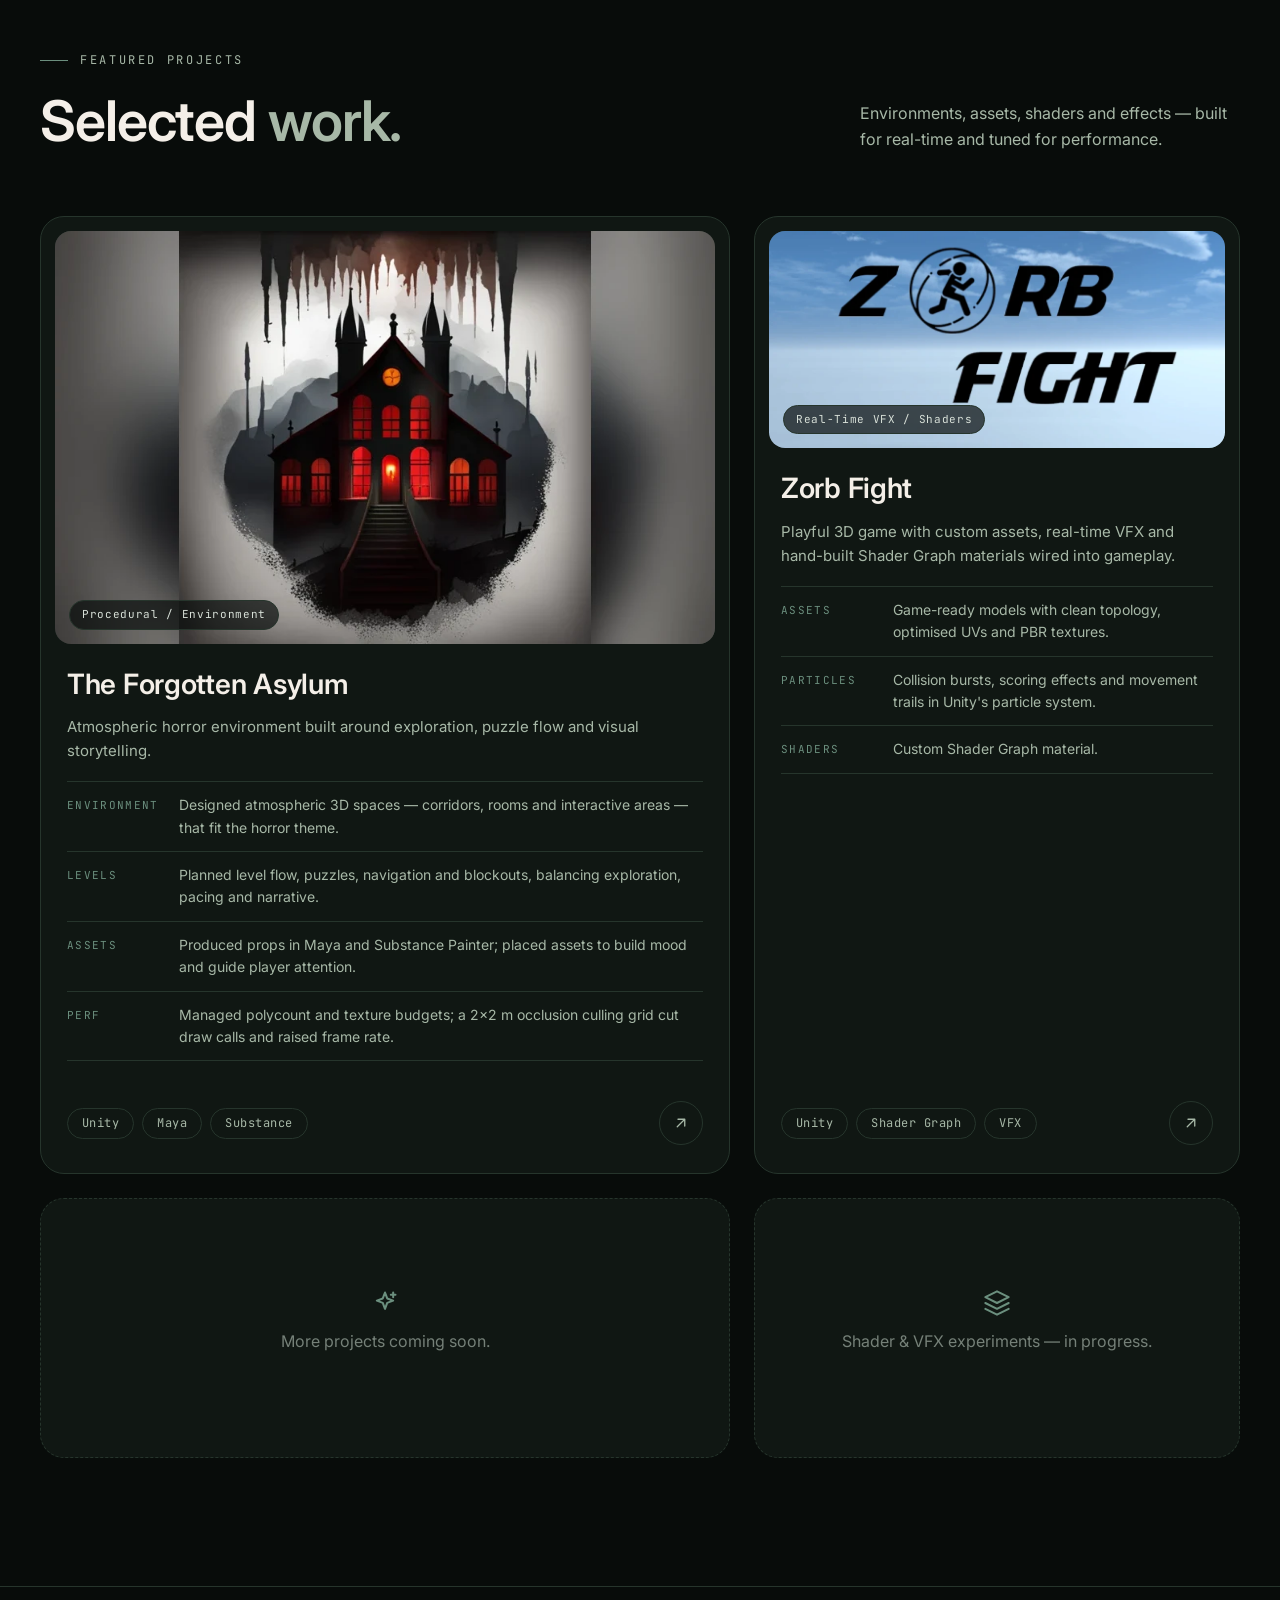
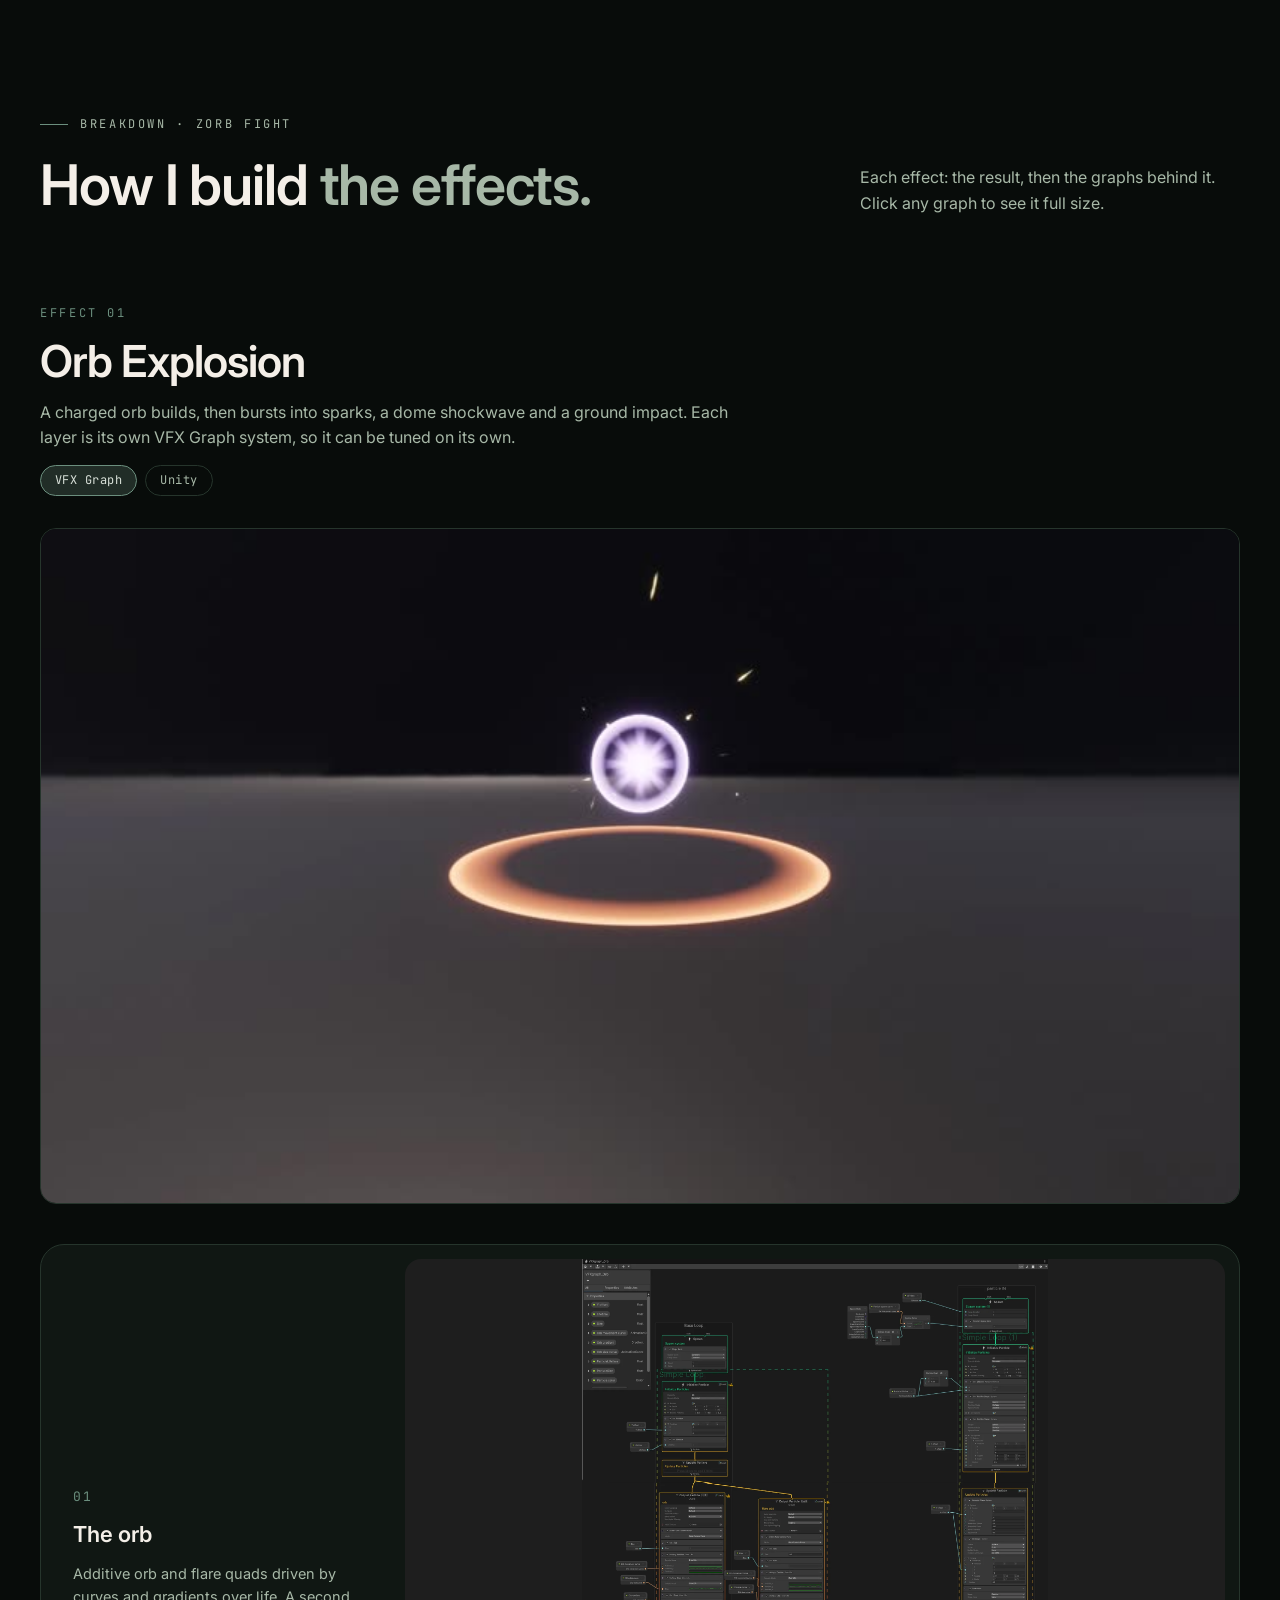
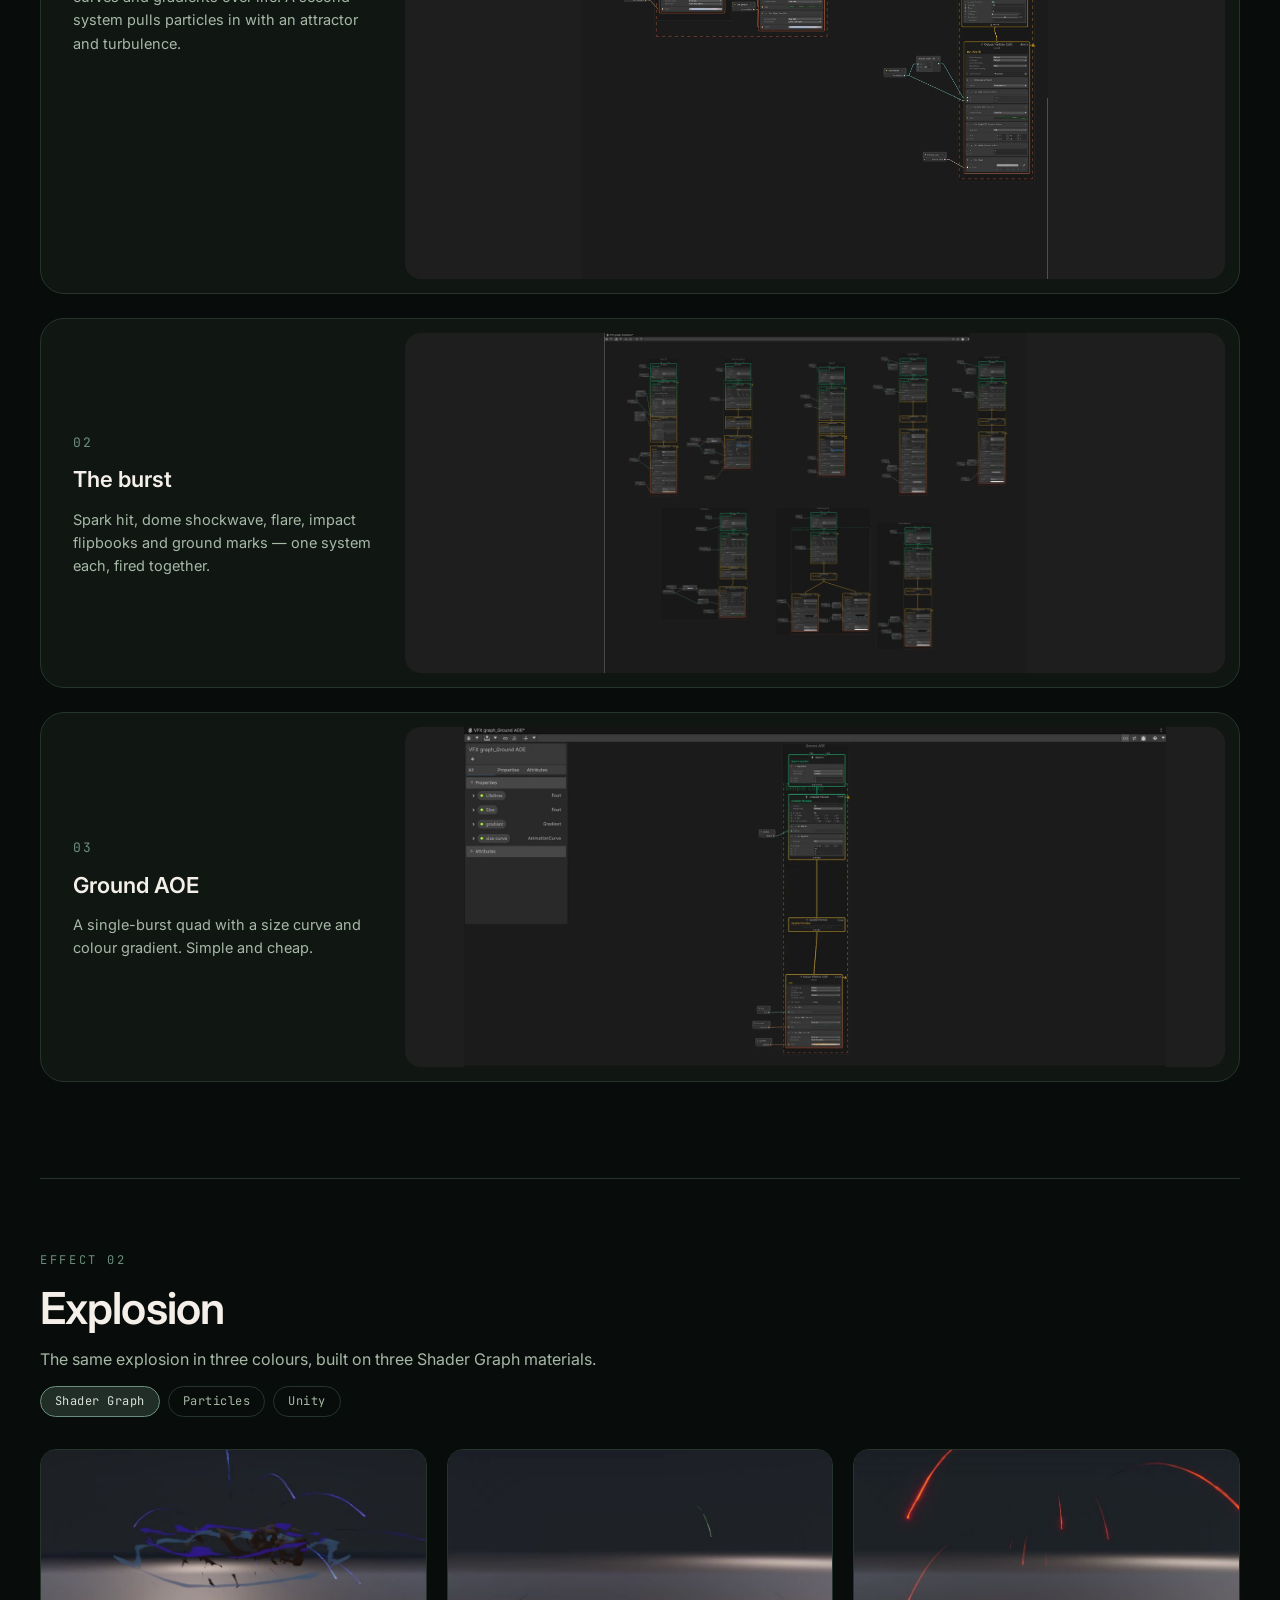
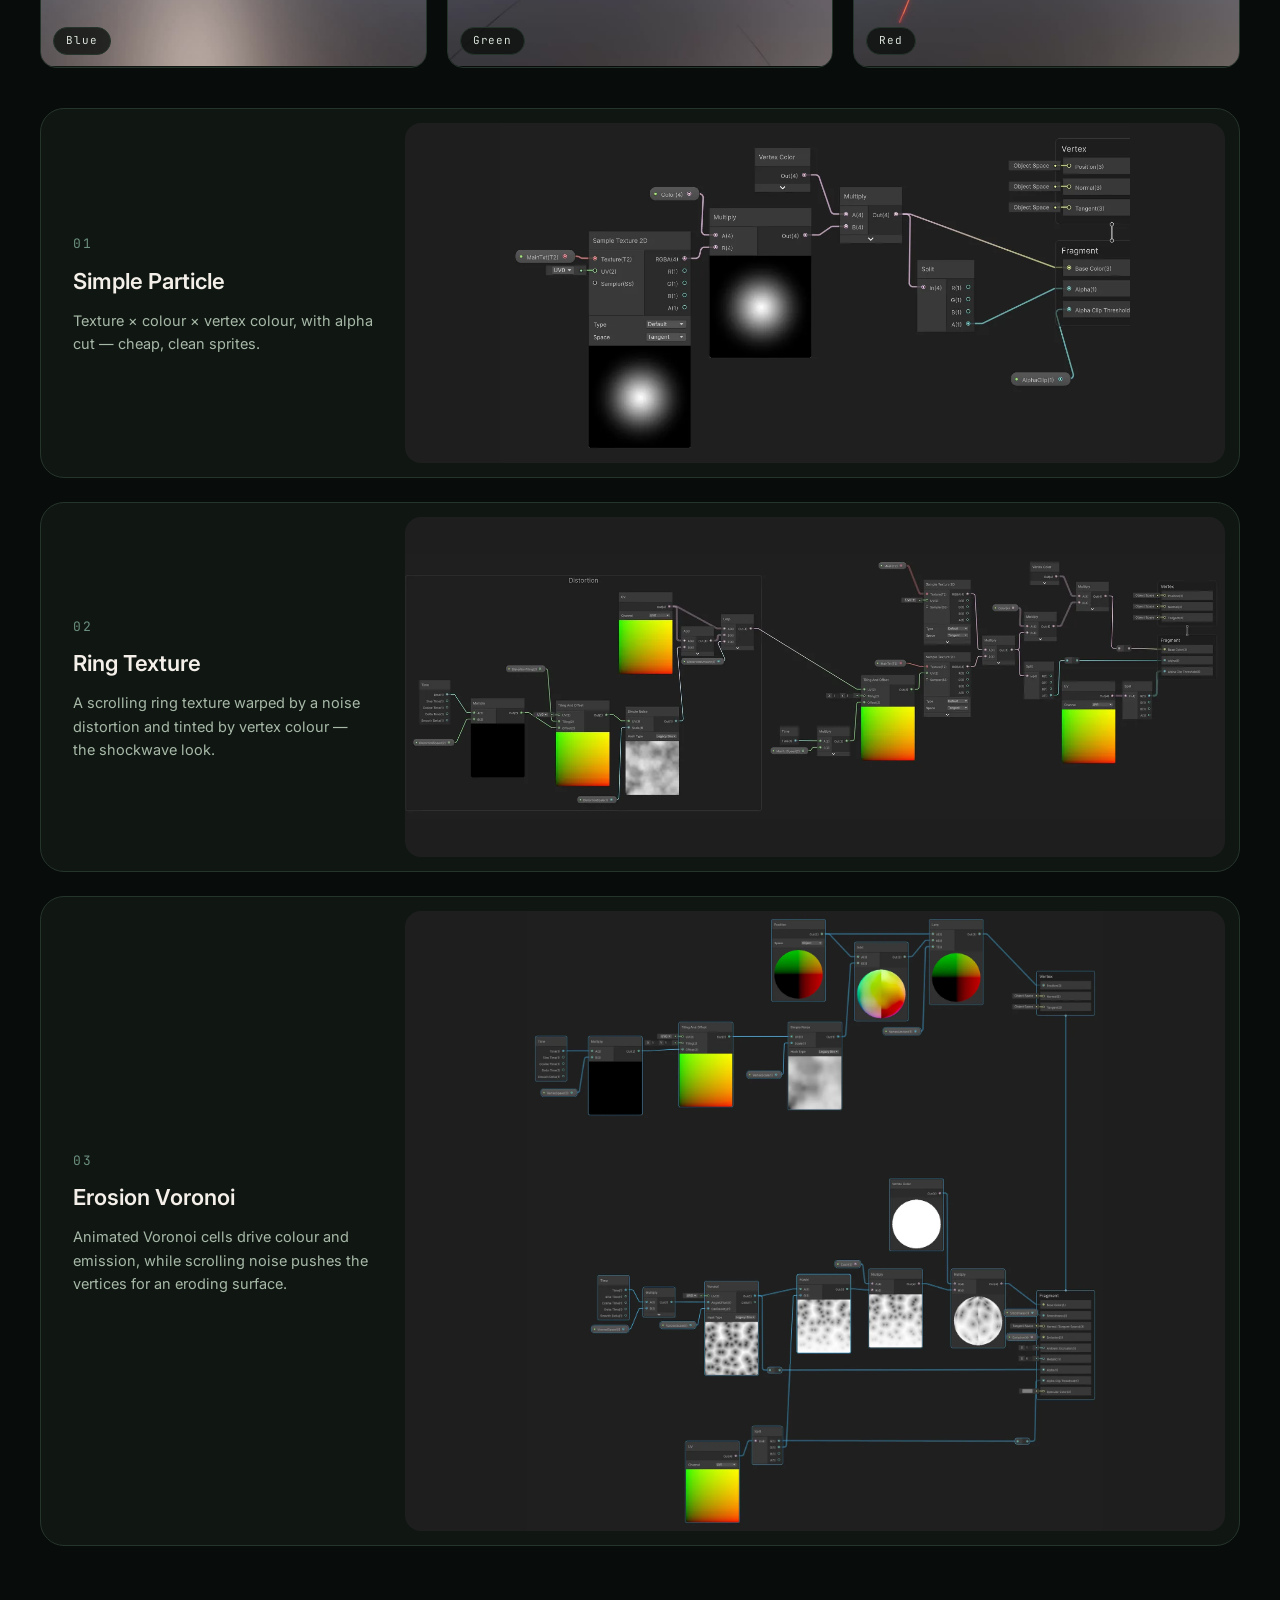
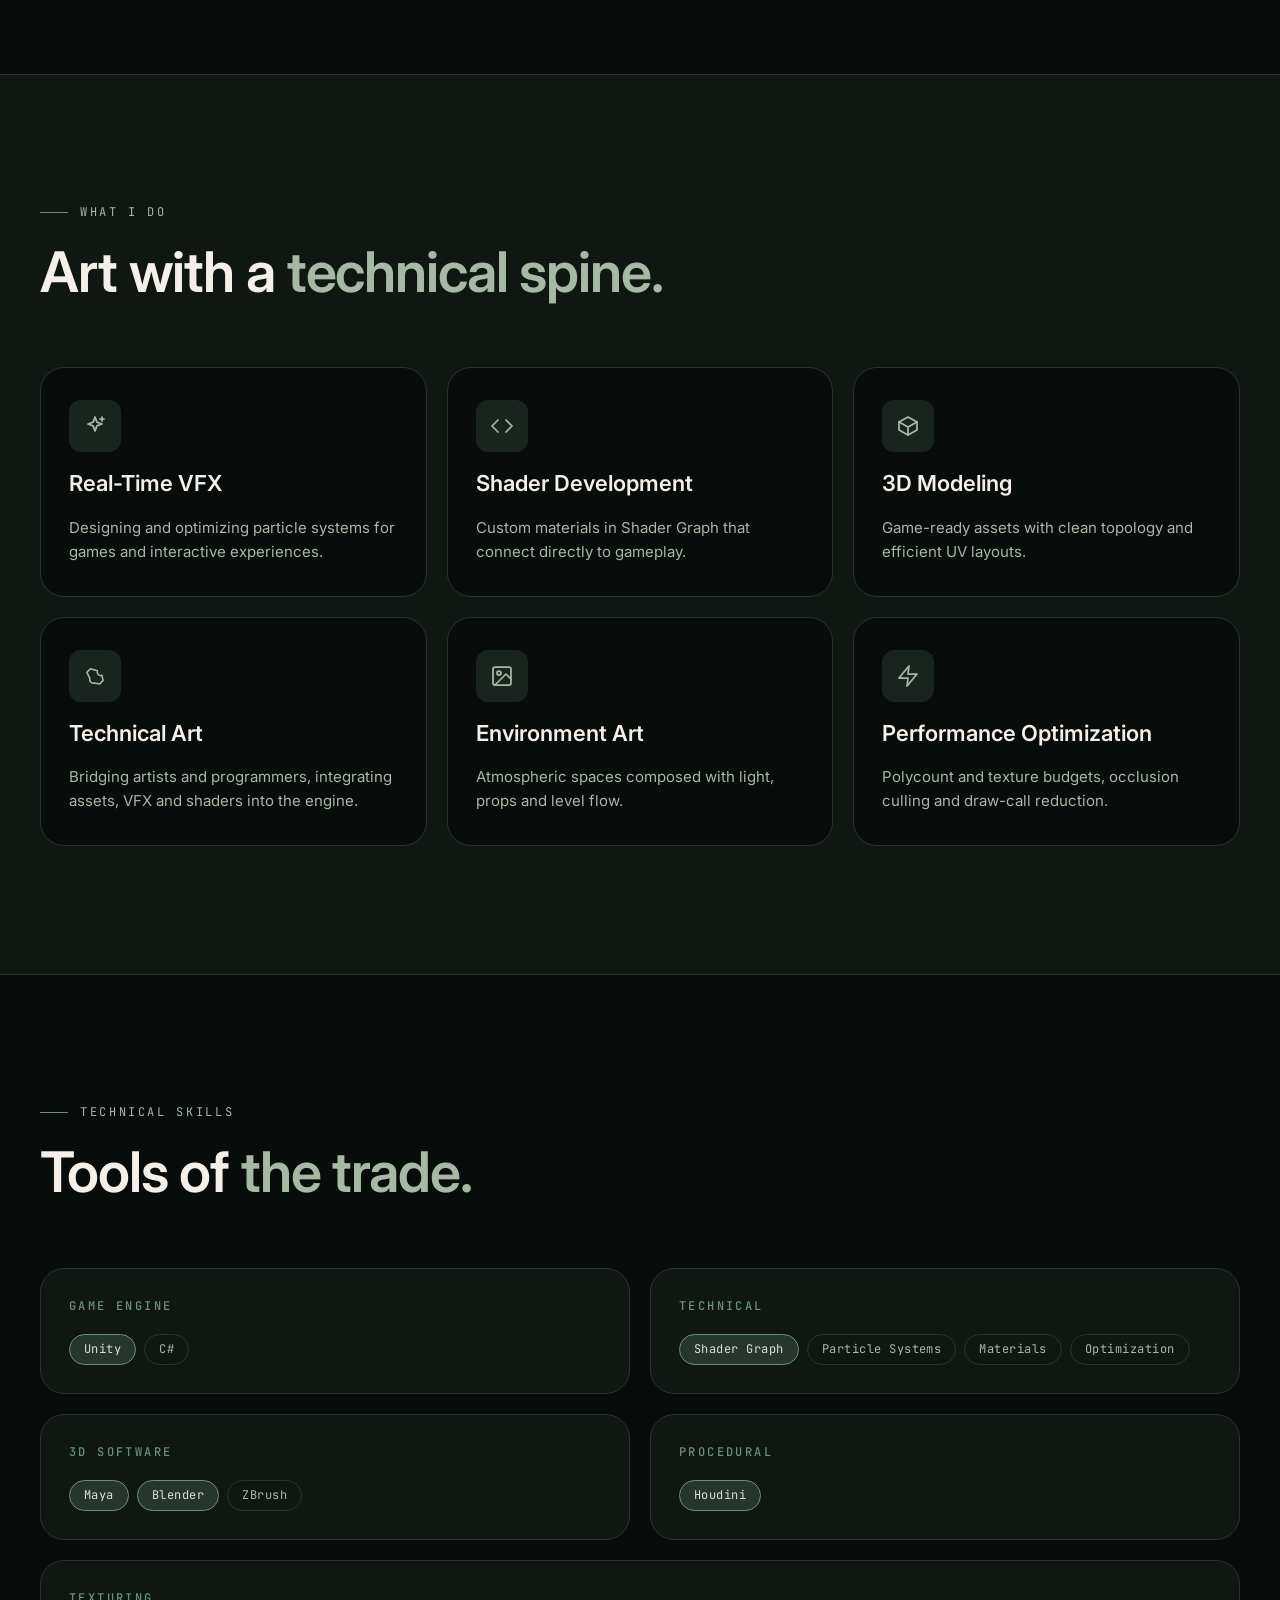
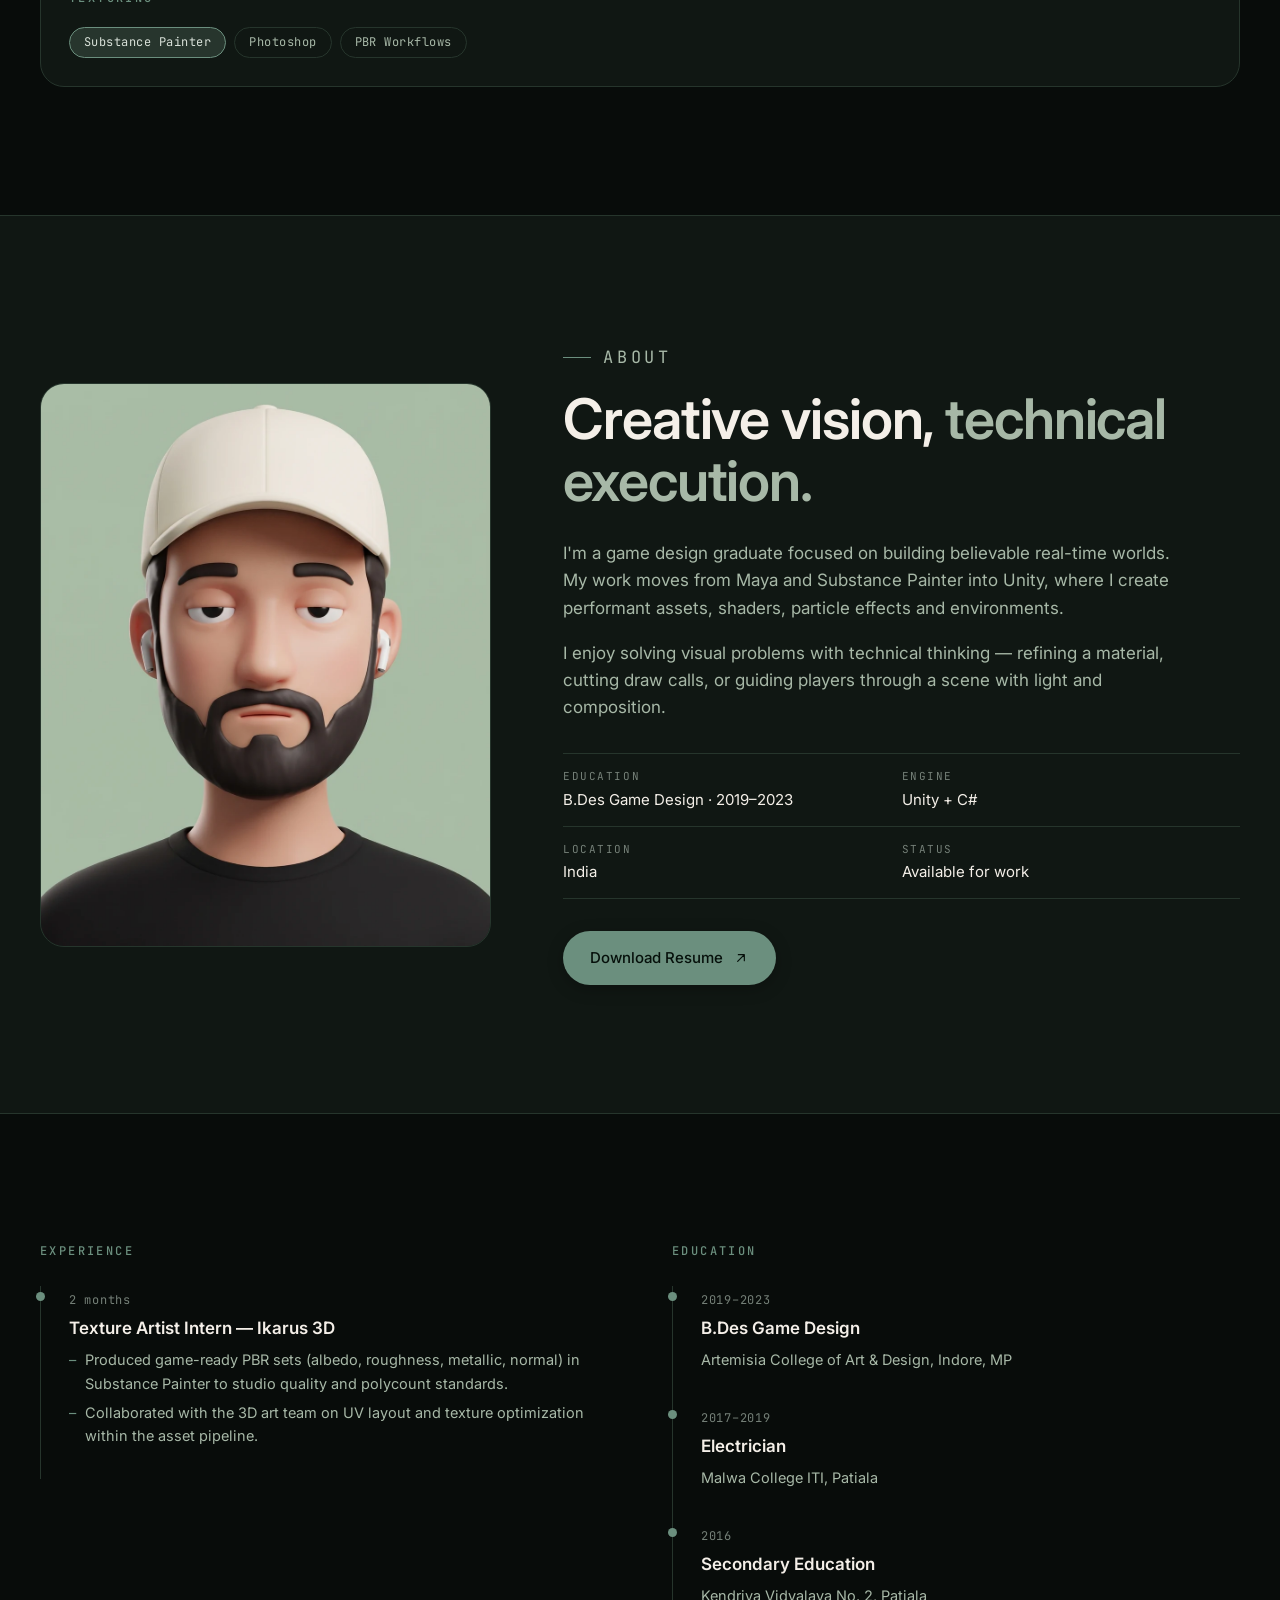
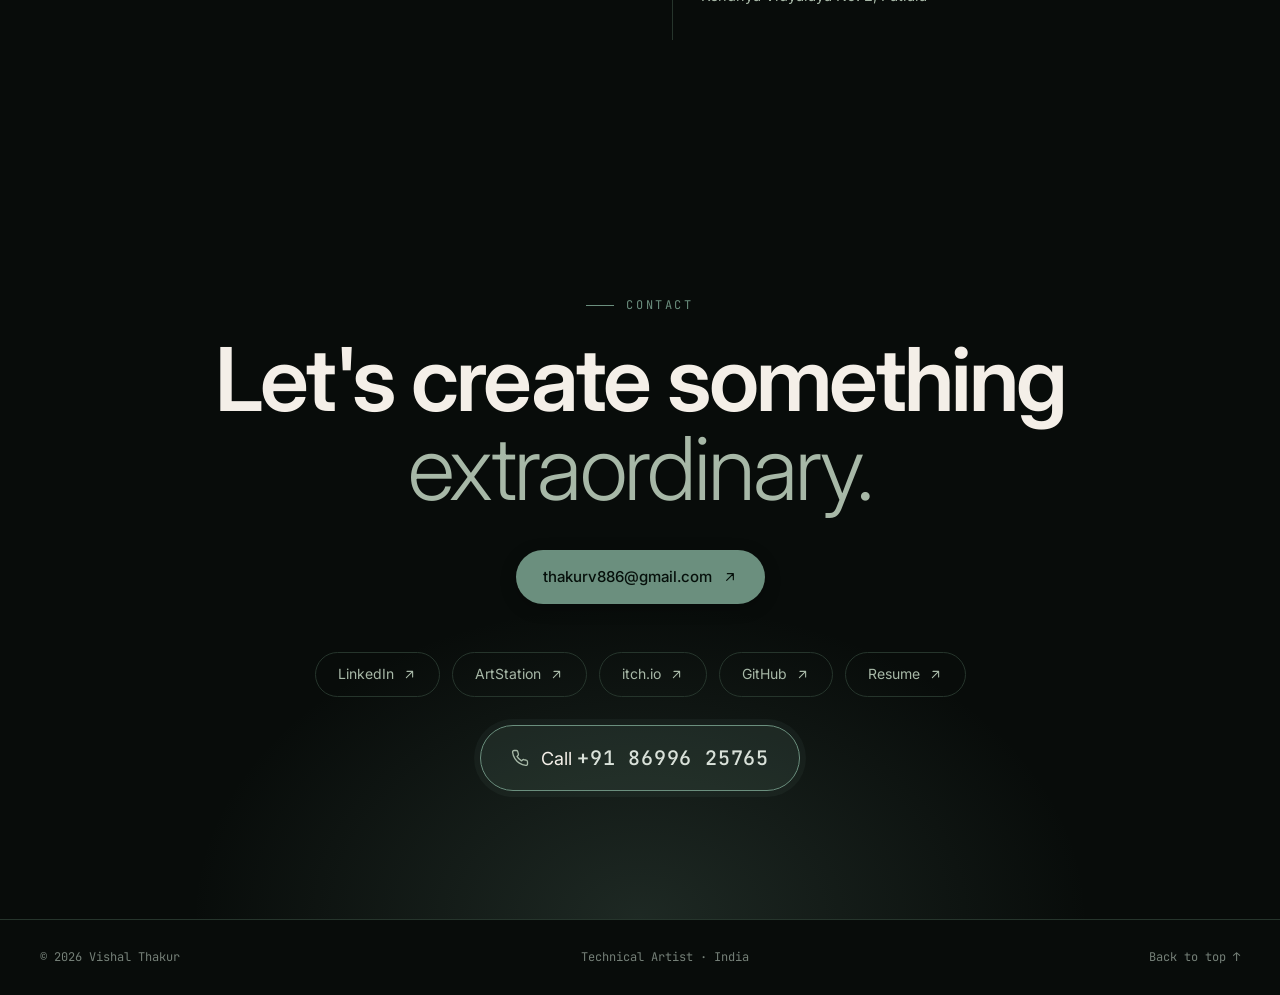
==== commit 6d255fda: "Use 3D avatar in About portrait Co-Authored-By: Claude Sonnet 5.5 <noreply@anthropic.com>" ====
--- a/index.html
+++ b/index.html
@@ -326,8 +326,8 @@
         <div class="container about-grid">
           <figure class="portrait reveal" style="margin:0">
             <div class="ph" aria-hidden="true"><svg><use href="#i-user" /></svg></div>
-            <!-- PHOTO: images/my-photo.jpg -->
-            <img class="profile-photo" src="images/my-photo.jpg" alt="Portrait of Vishal Thakur" loading="lazy" />
+            <!-- IMAGE: 3D avatar (swap for images/my-photo.jpg if you want a real photo here) -->
+            <img class="profile-photo" src="images/hero-avatar.webp" alt="3D avatar of Vishal Thakur" width="1000" height="1250" loading="lazy" />
           </figure>
           <div class="about-copy reveal d1">
             <p class="label">About</p>
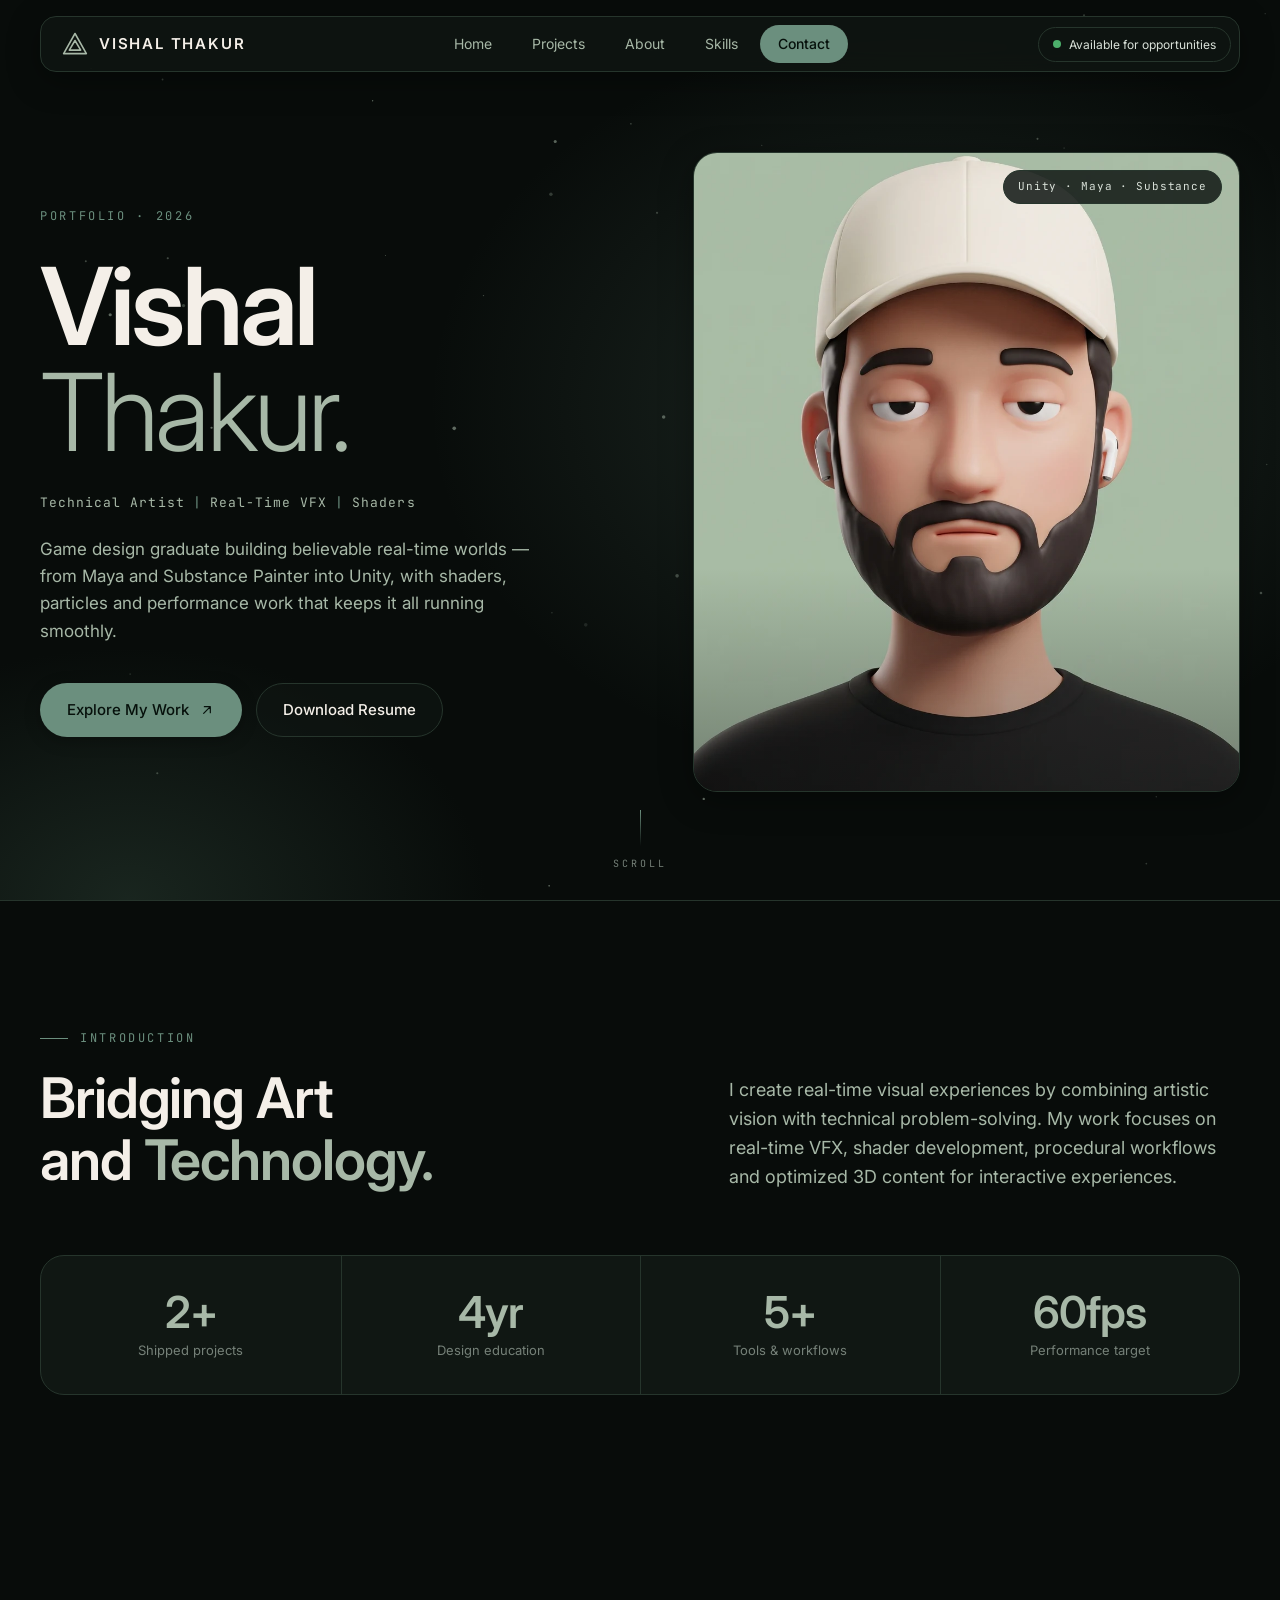
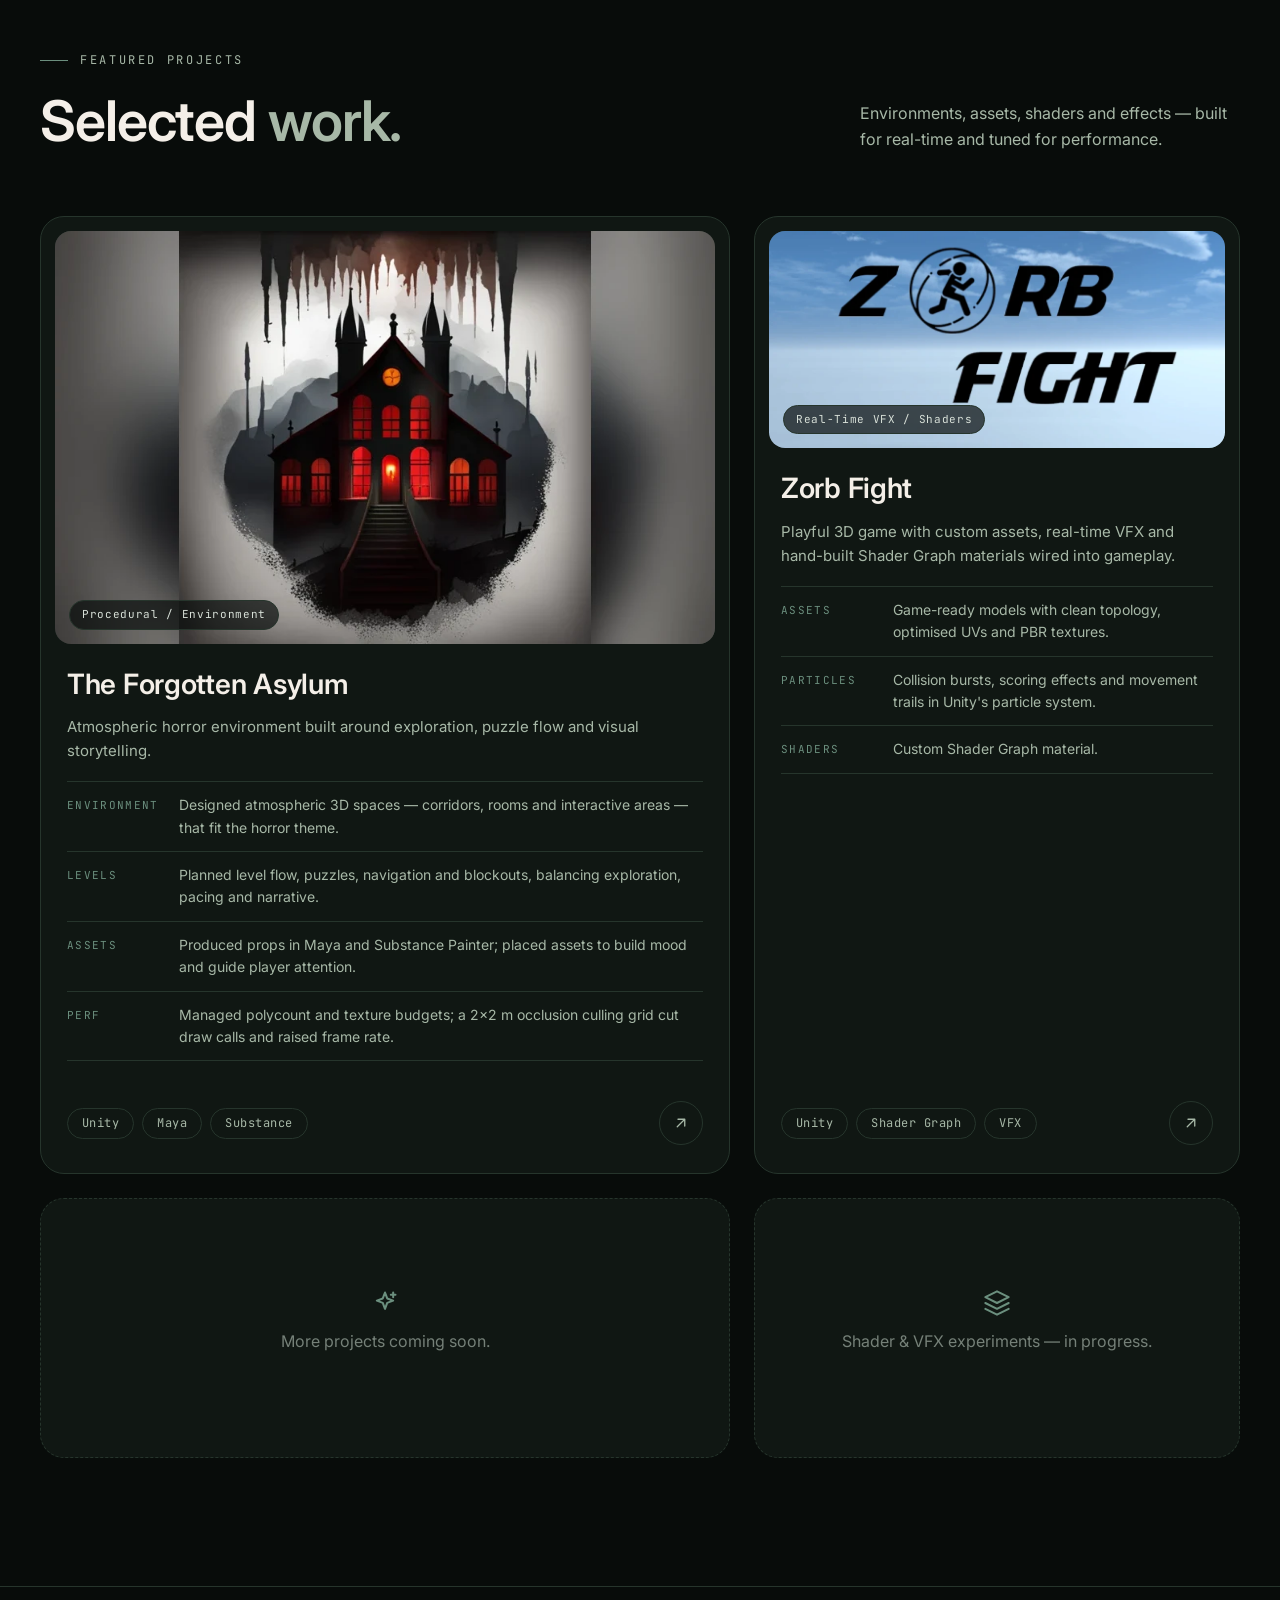
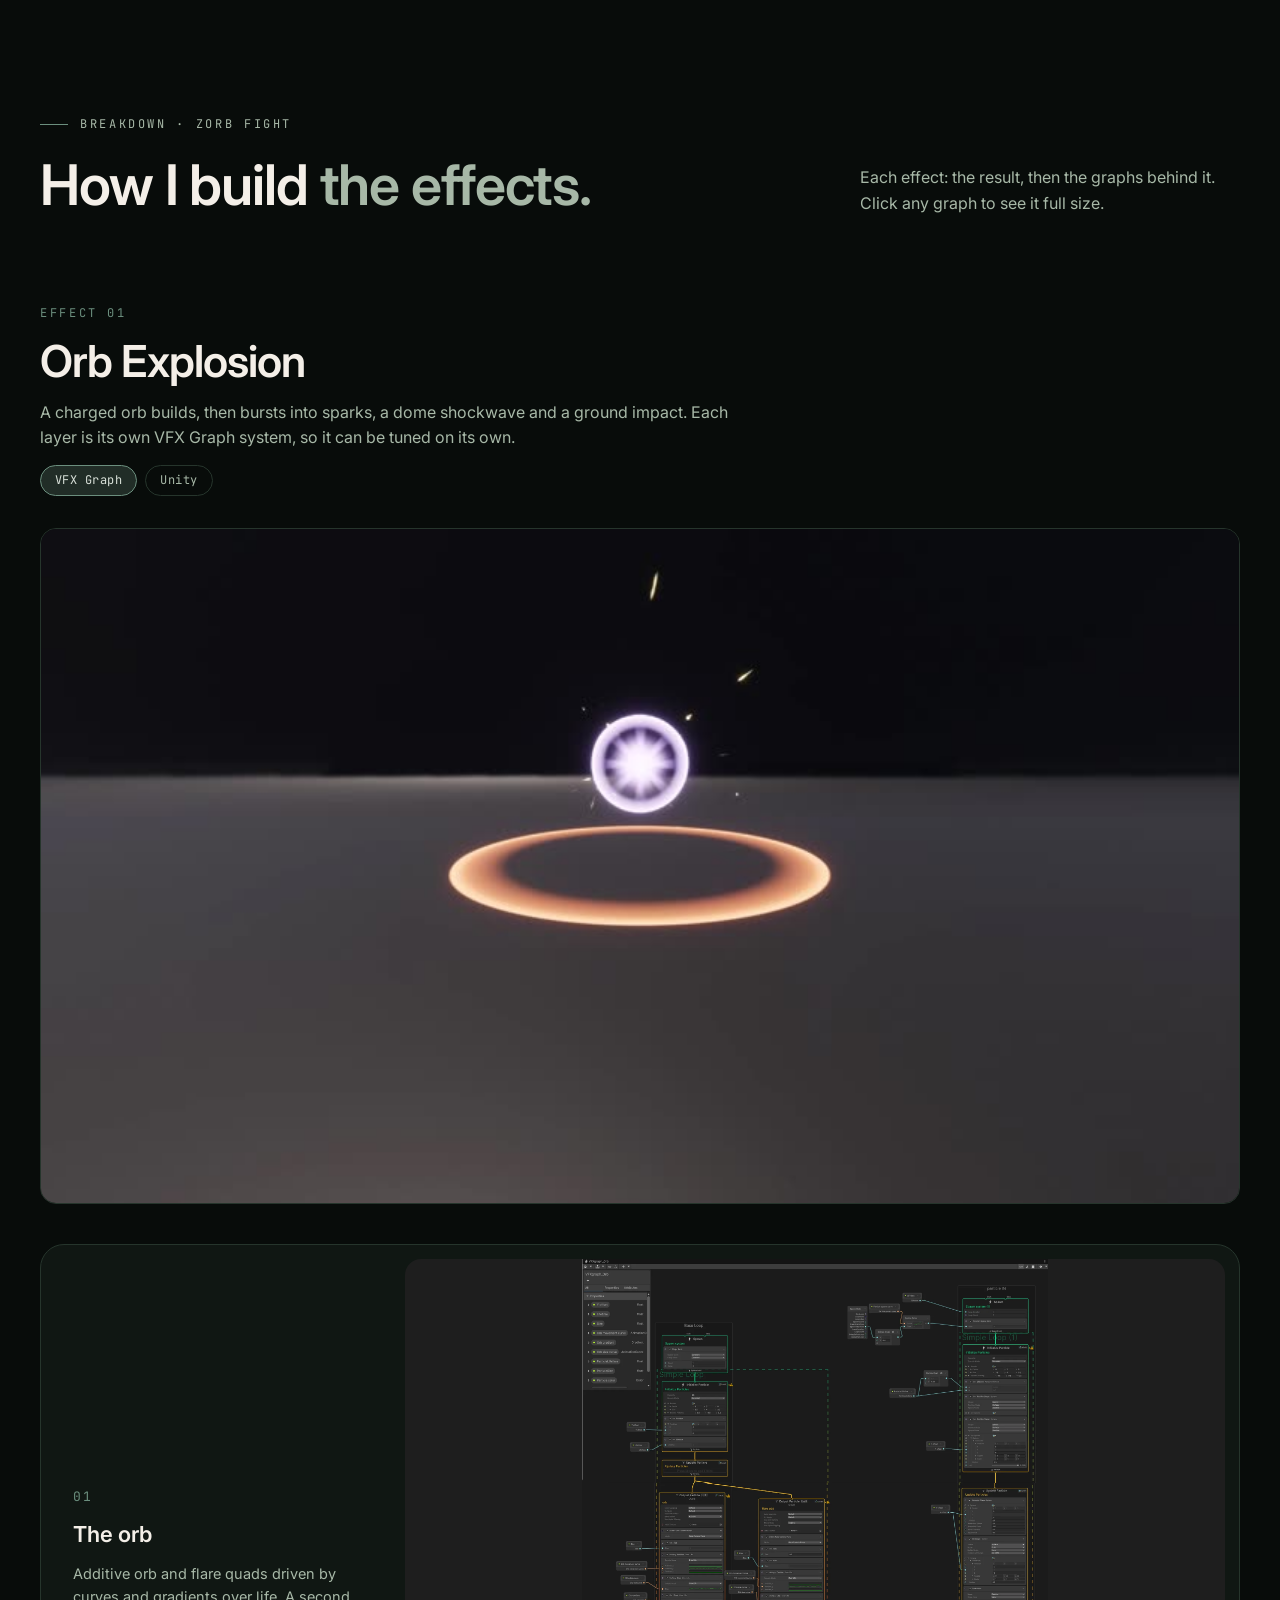
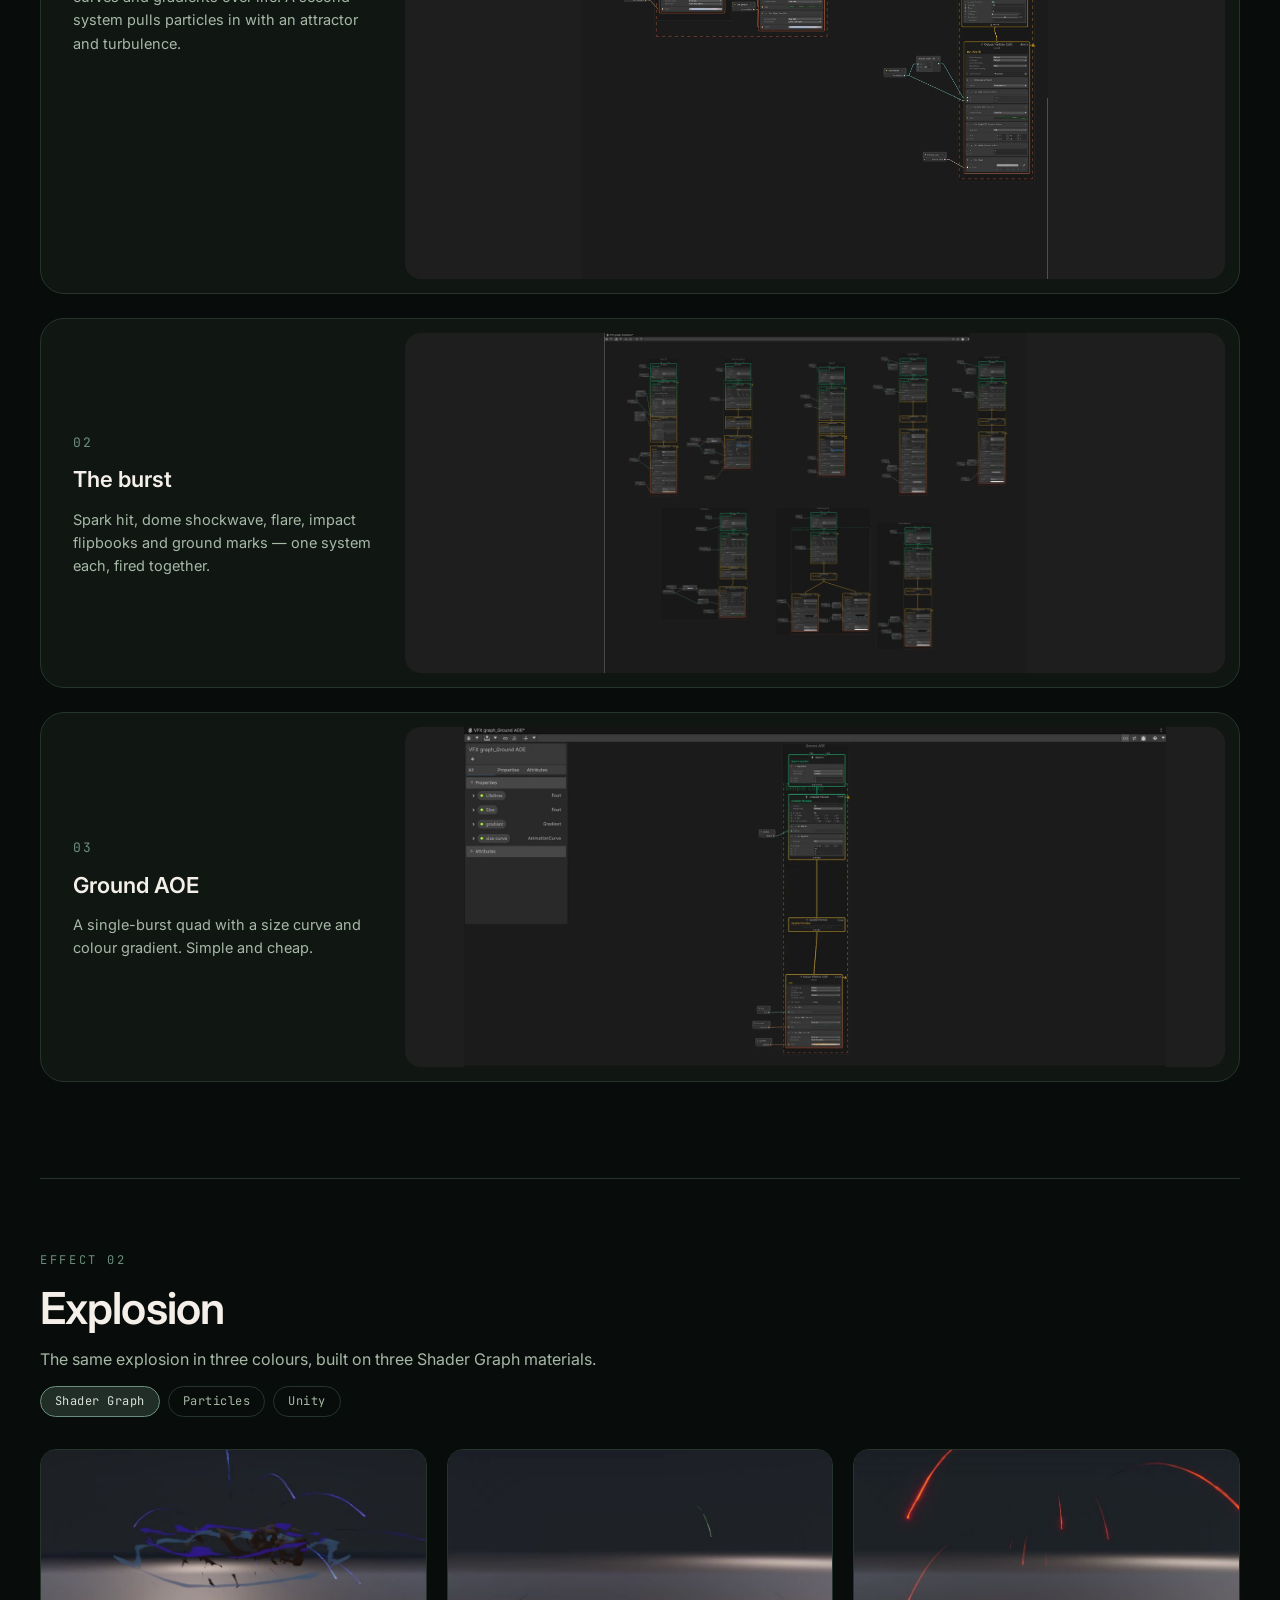
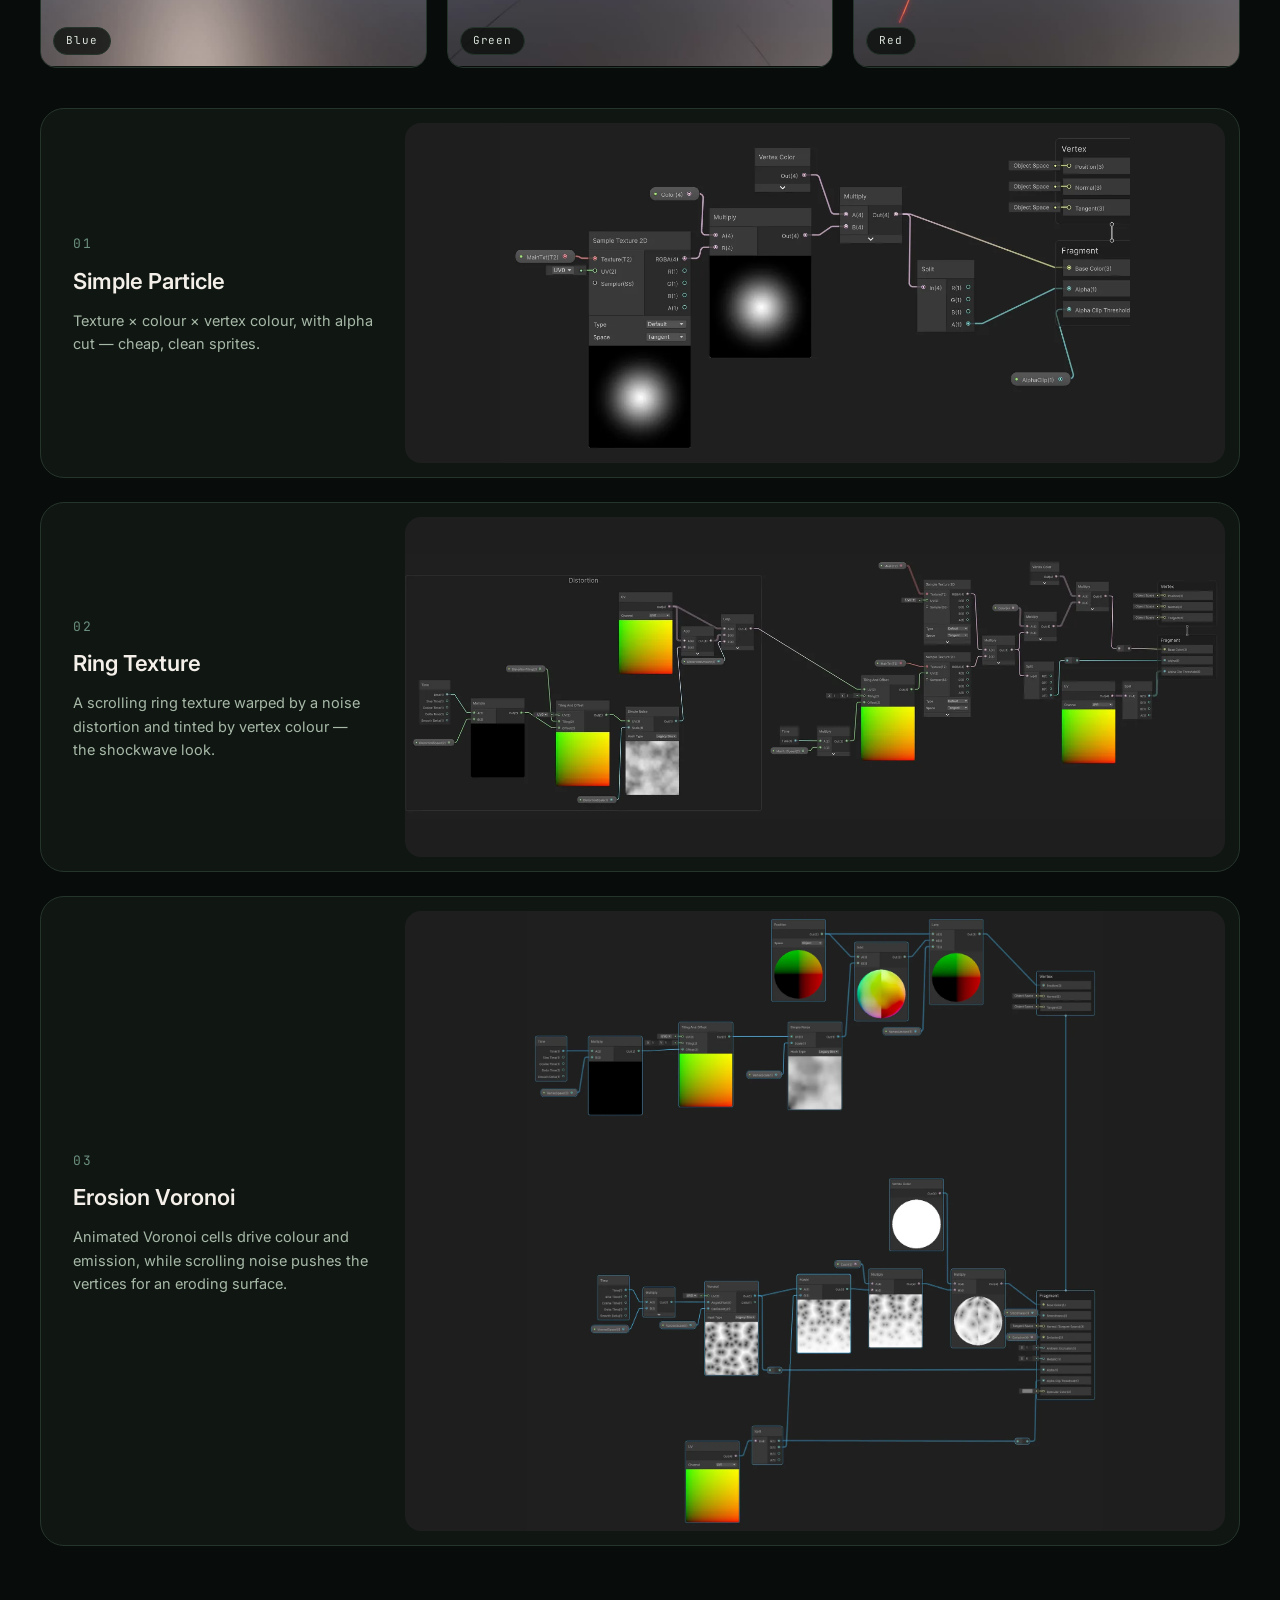
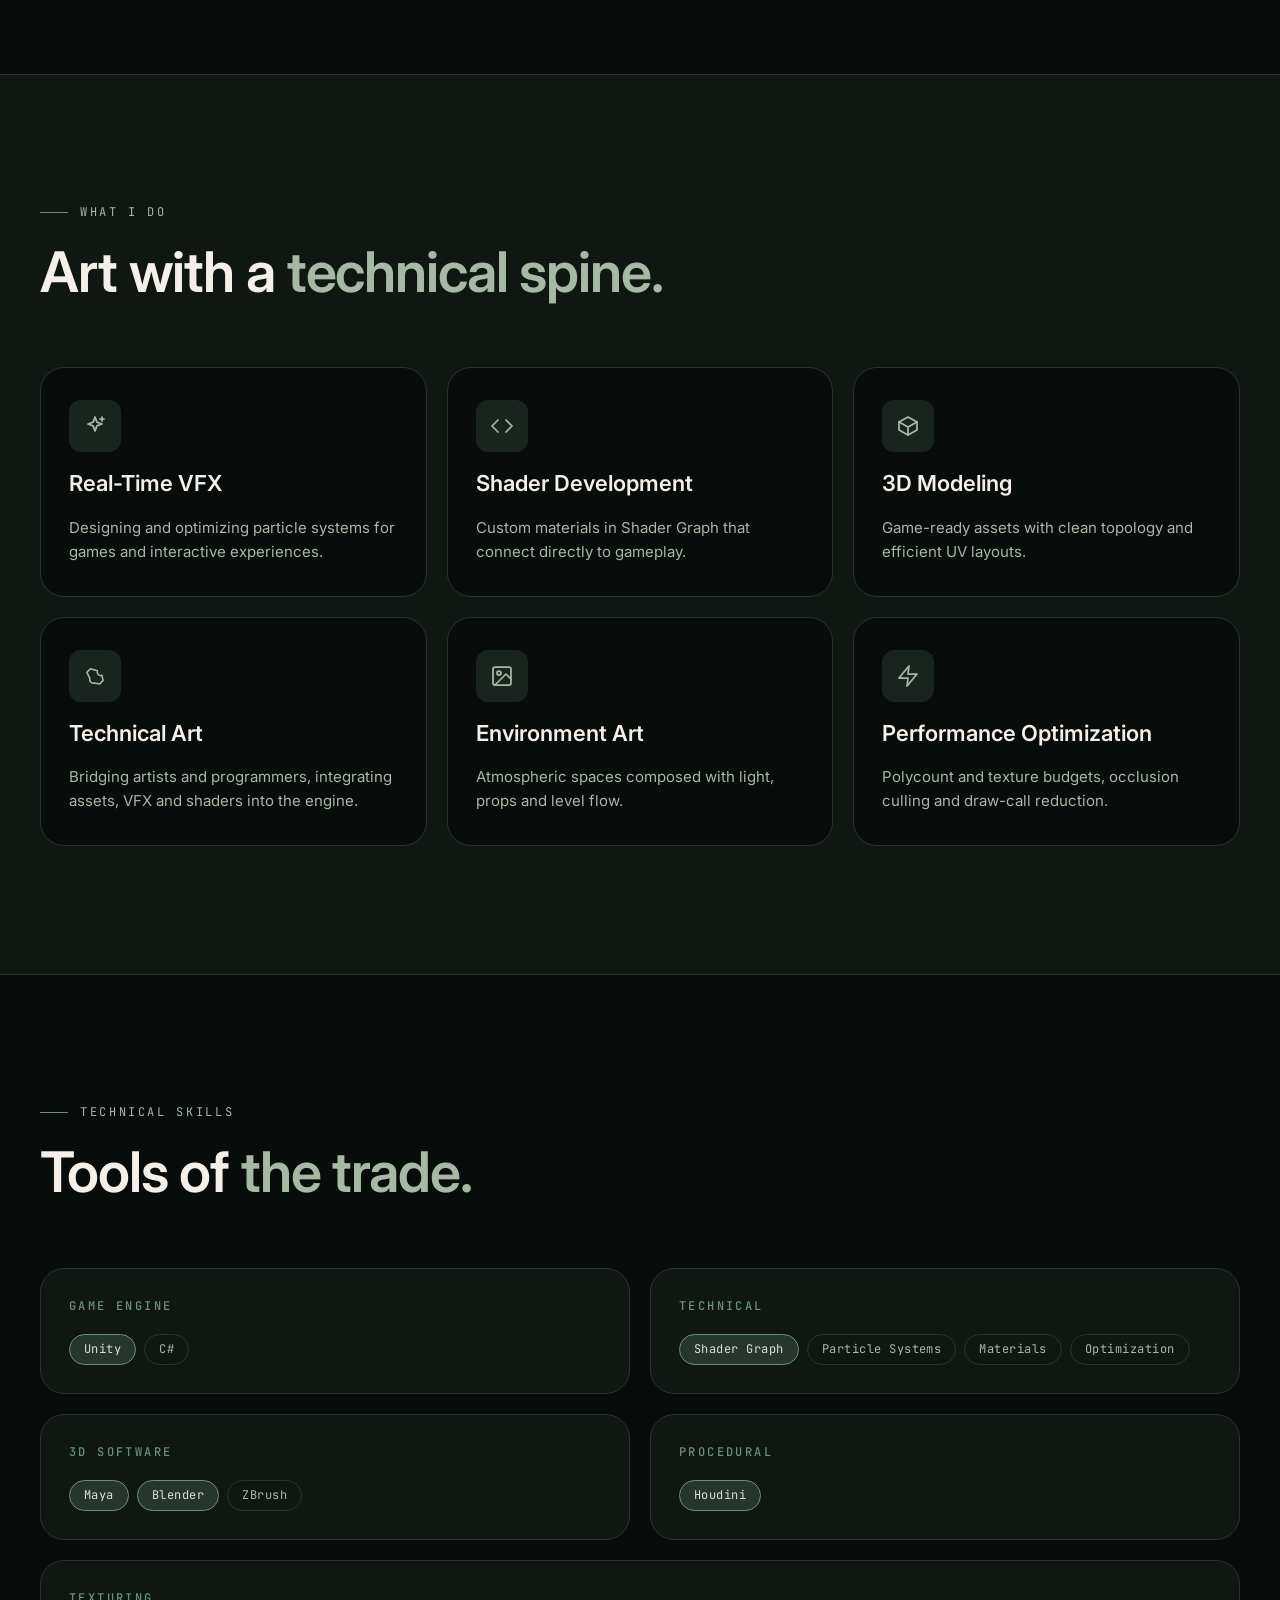
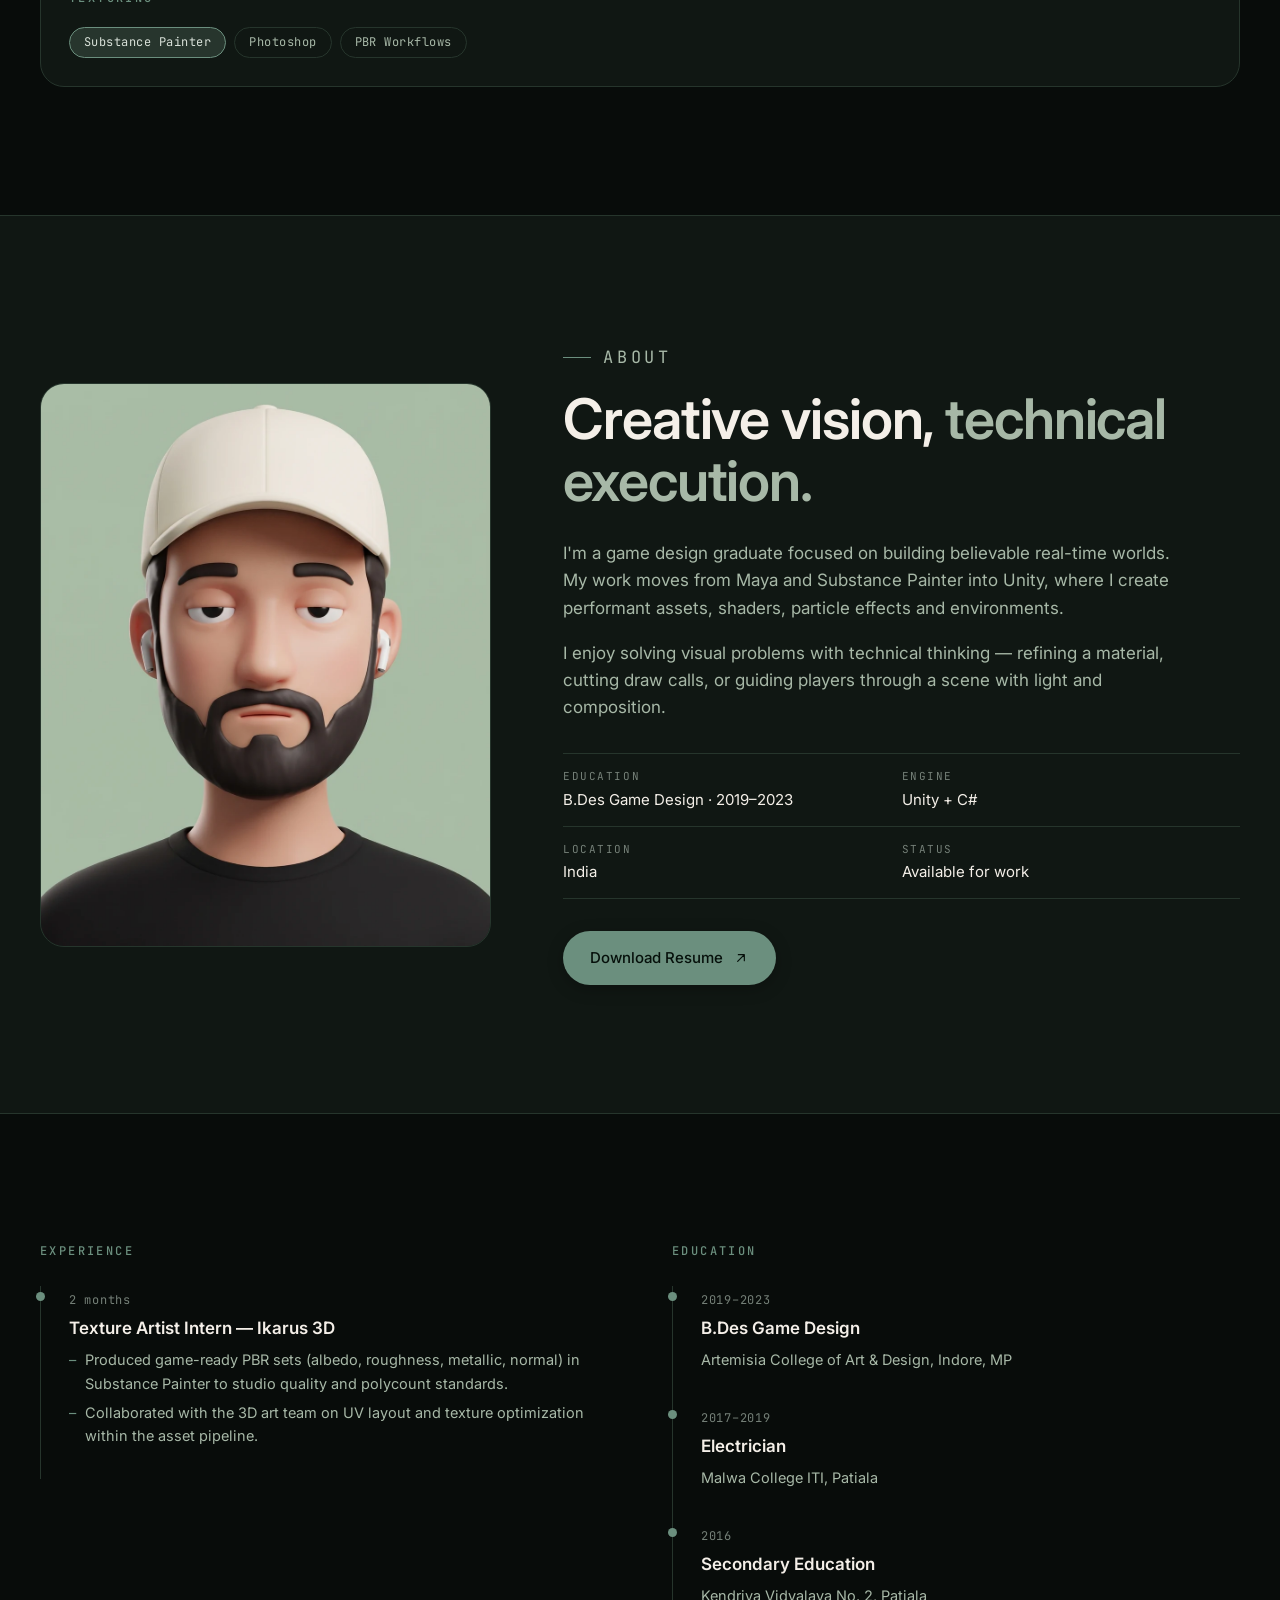
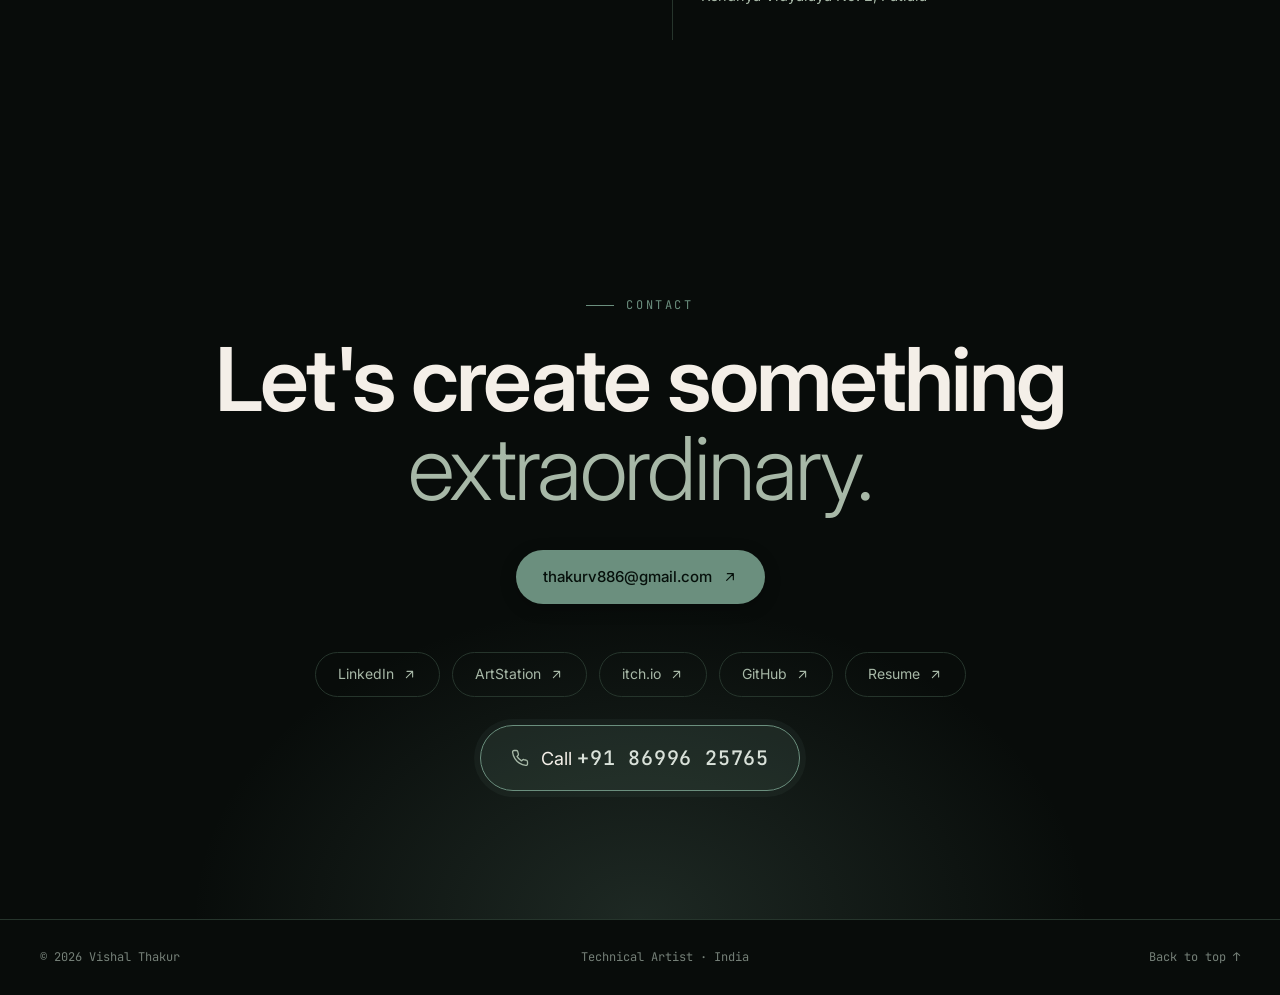
==== commit 7cd1e6e9: "Replace spatial hero with plain 2D image Co-Authored-By: Claude Sonnet 5.5 <noreply@anthropic.com>" ====
--- a/index.html
+++ b/index.html
@@ -102,10 +102,8 @@
 
           <div class="hero-visual">
             <div class="hero-frame">
-              <!-- 3D avatar. If WebGL is available the script turns this into a depth "spatial" scene
-                   (images/hero-depth.webp is the depth map). Otherwise this plain image is shown. -->
-              <img src="images/hero-avatar.webp" alt="3D avatar of Vishal Thakur" class="hero-img" id="hero-img" width="1000" height="1250" fetchpriority="high" data-depth="images/hero-depth.webp" />
-              <canvas id="hero-spatial" aria-hidden="true"></canvas>
+              <!-- 3D avatar (plain image). -->
+              <img src="images/hero-avatar.webp" alt="3D avatar of Vishal Thakur" class="hero-img" id="hero-img" width="1000" height="1250" fetchpriority="high" />
             </div>
             <span class="hero-chip b">Unity · Maya · Substance</span>
           </div>
--- a/styles.css
+++ b/styles.css
@@ -478,8 +478,5 @@
 .thumb.logo-wide { aspect-ratio: 933 / 444; }
 .thumb:has(img.cover) .badge { top: auto; bottom: 14px; }
 
-/* Hero avatar + spatial canvas */
-.hero-frame #hero-spatial { position: absolute; inset: 0; width: 100%; height: 100%; display: none; }
-.hero-frame.spatial #hero-spatial { display: block; }
-.hero-frame.spatial .hero-img { visibility: hidden; }
+/* Hero avatar */
 .hero-frame::after { background: linear-gradient(to top, rgba(8,12,10,.35), transparent 35%); }
